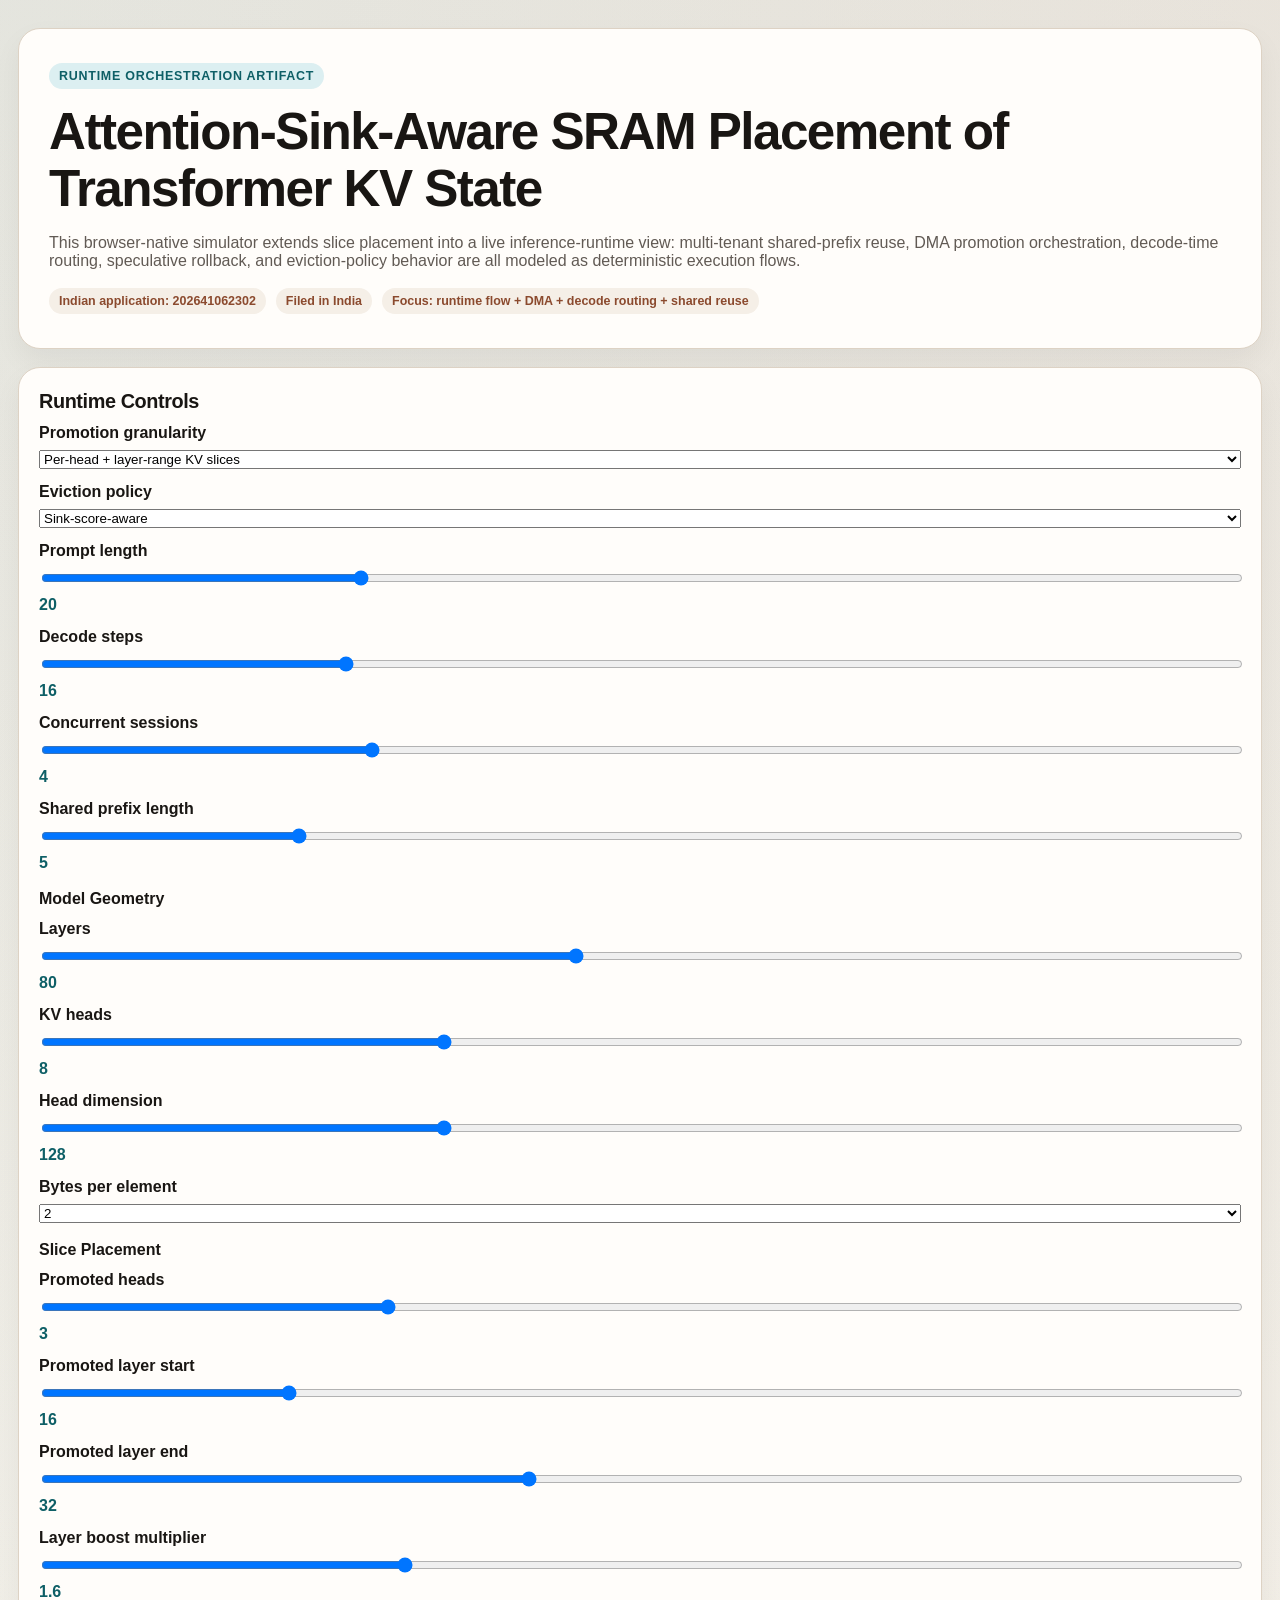
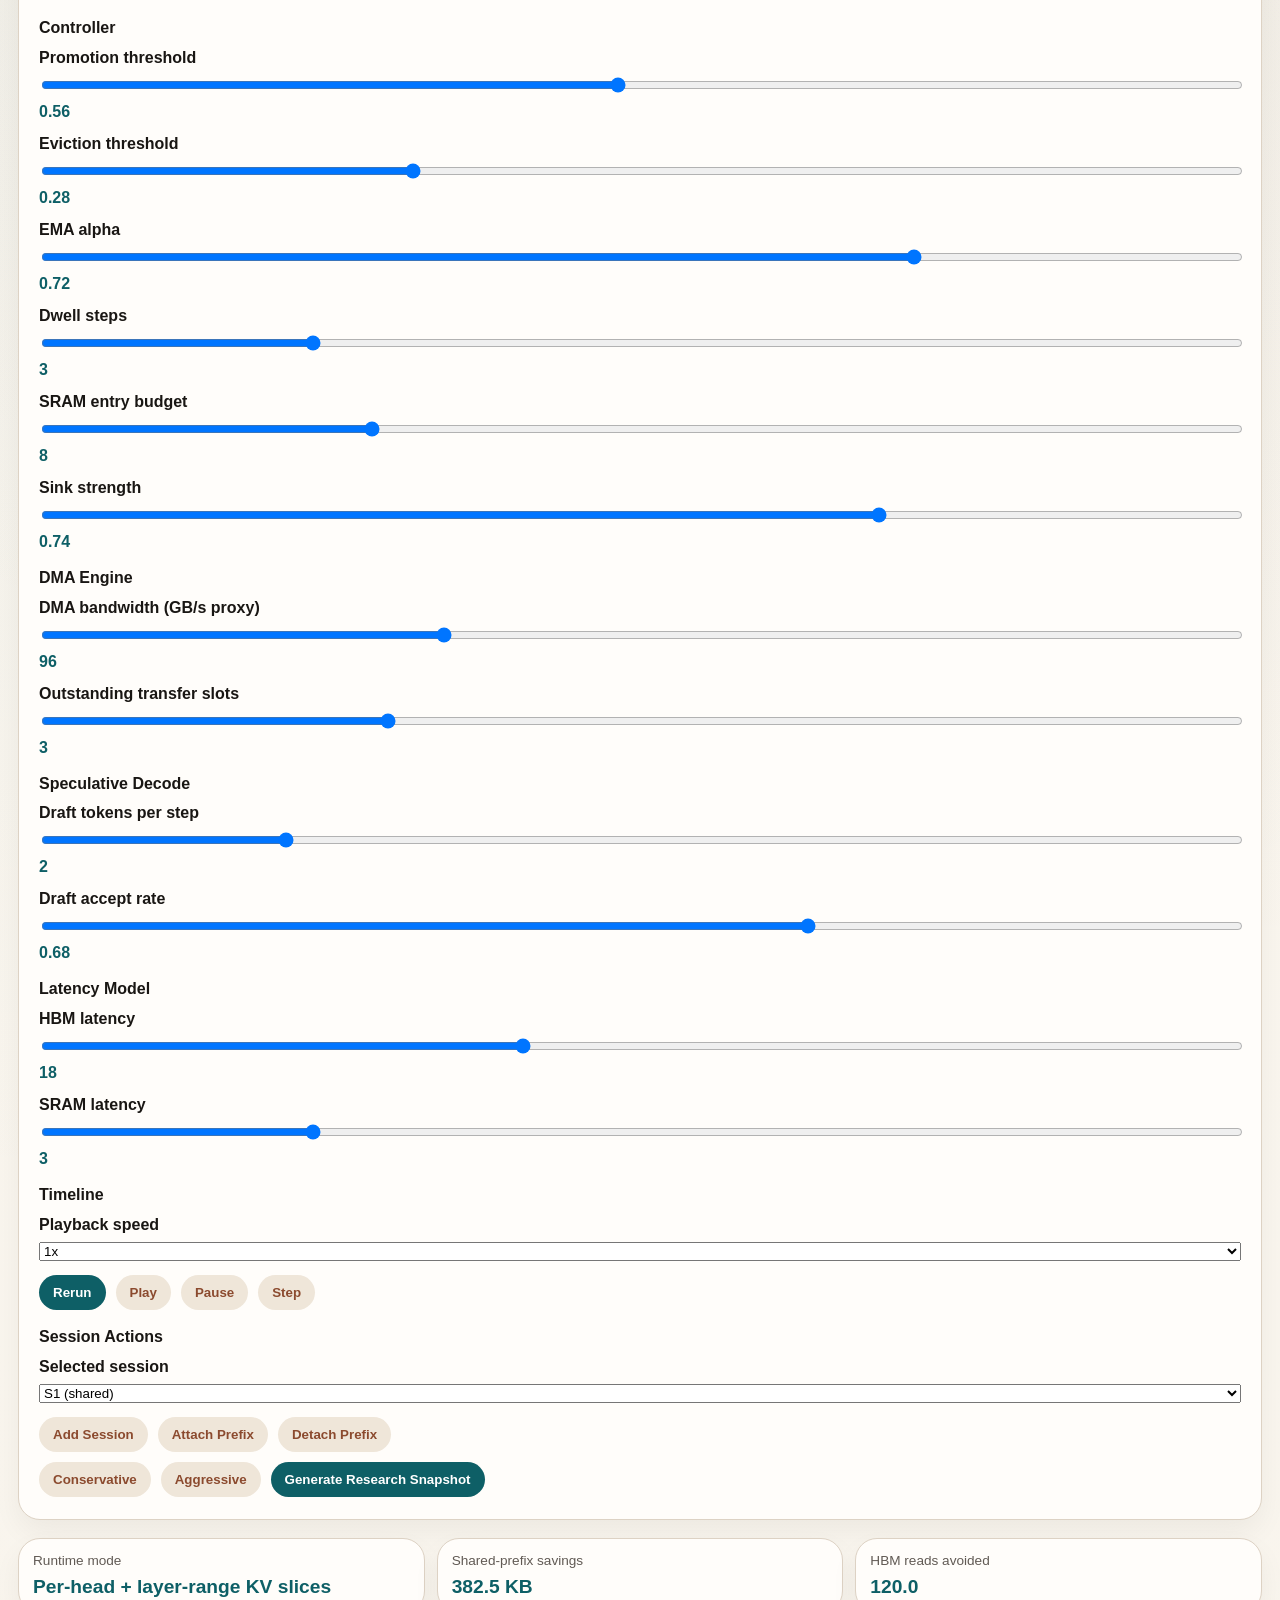
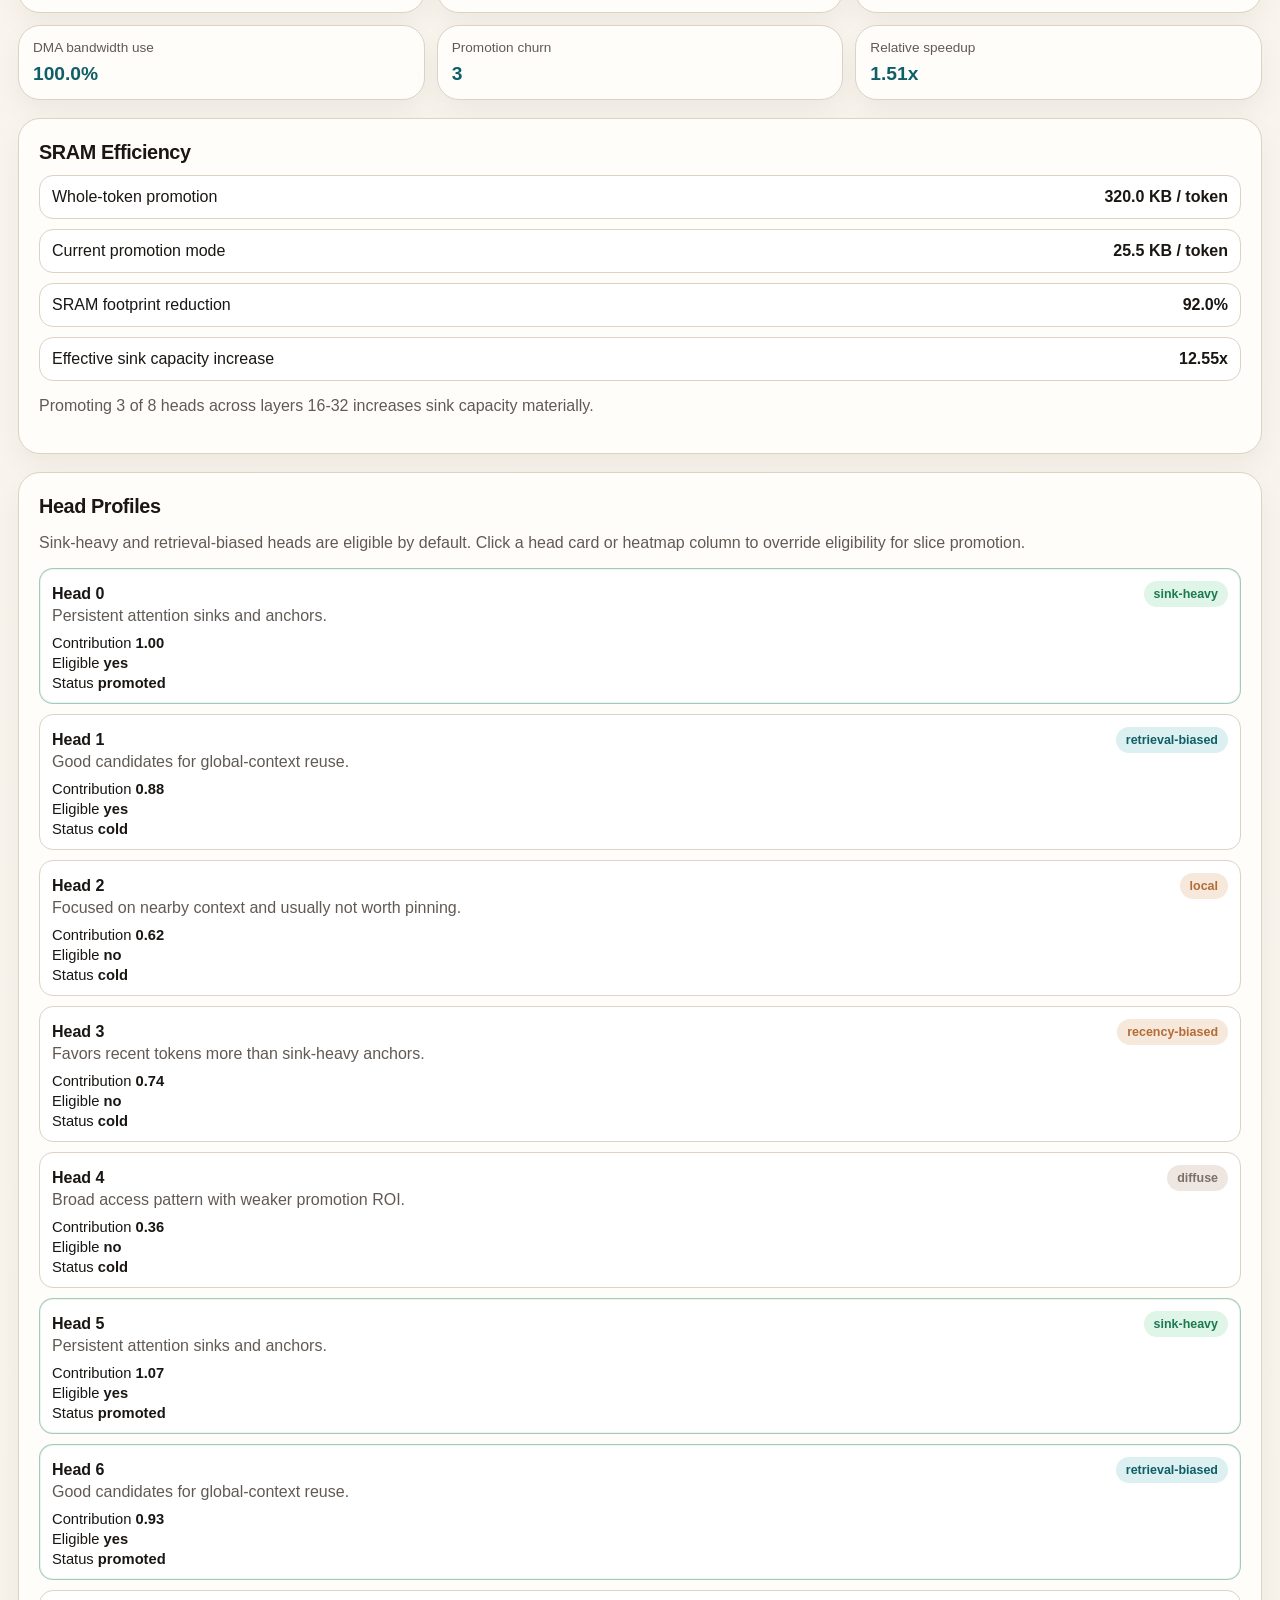
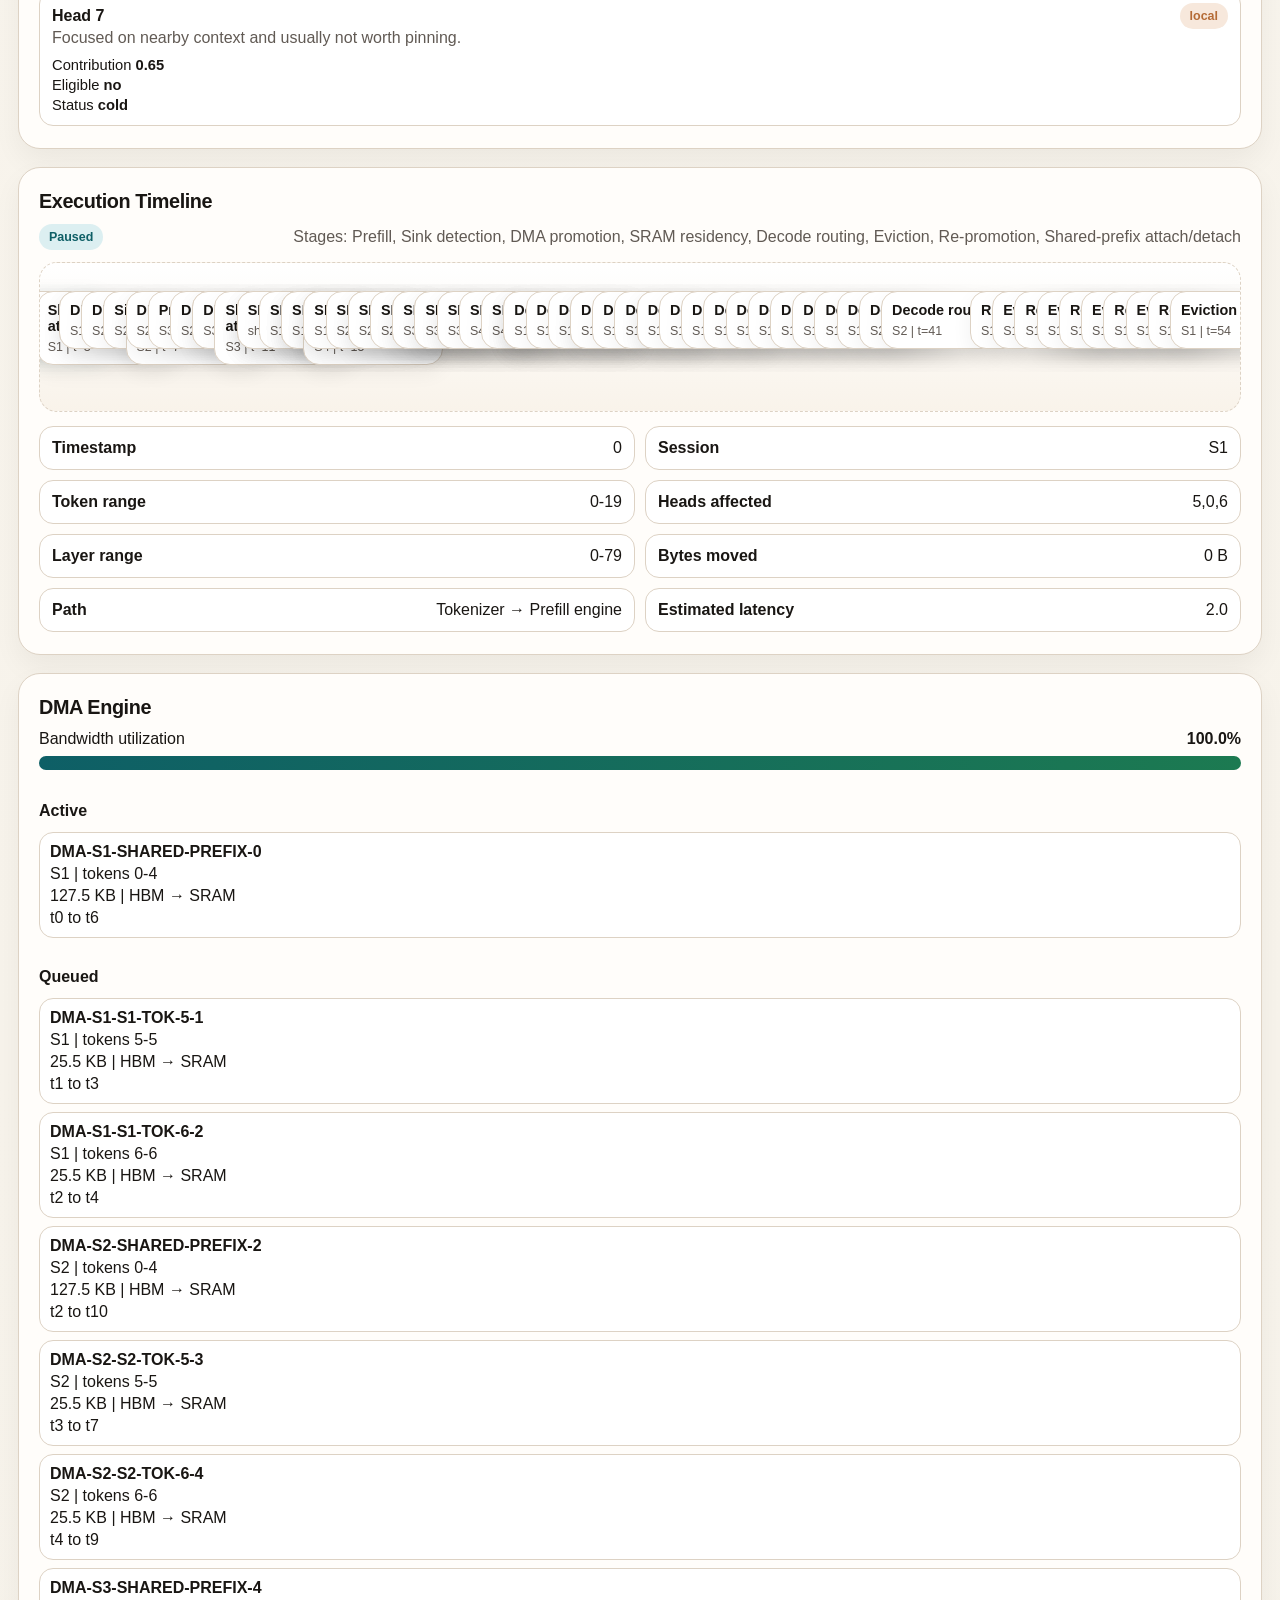
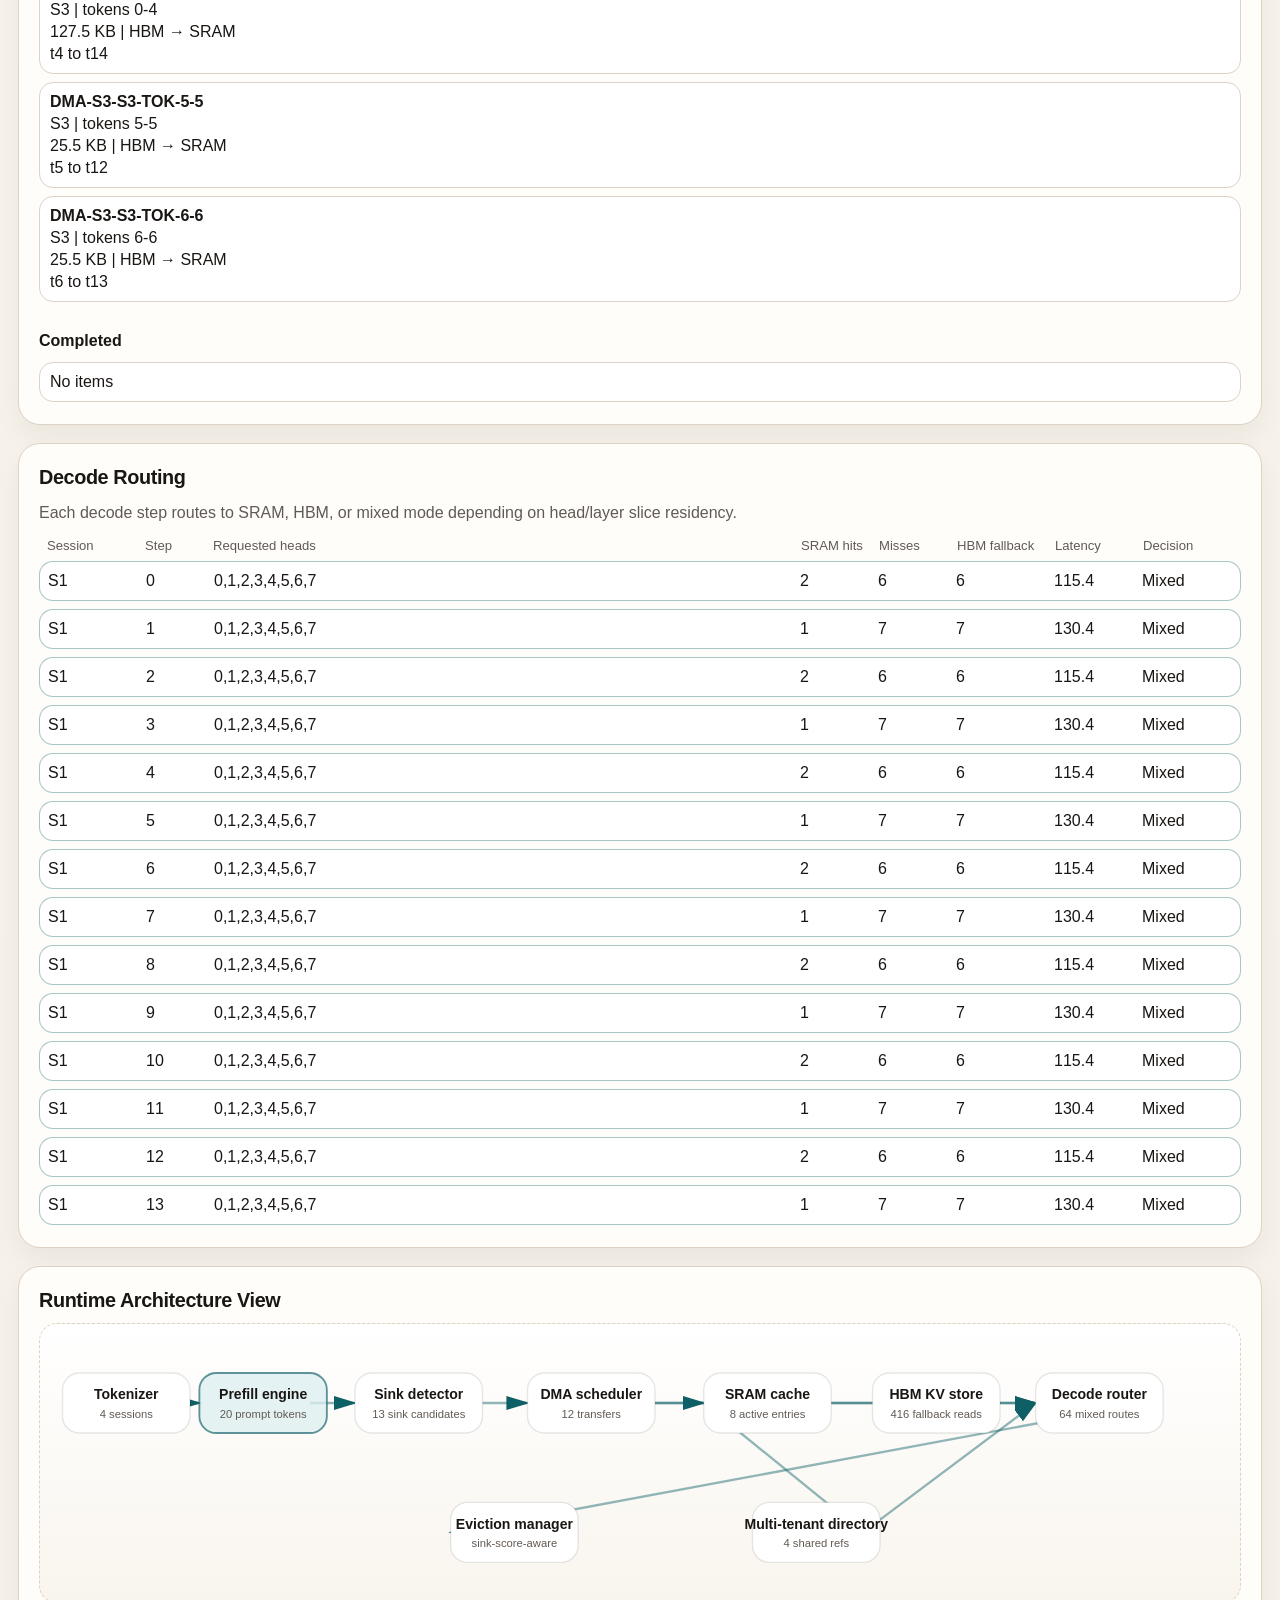
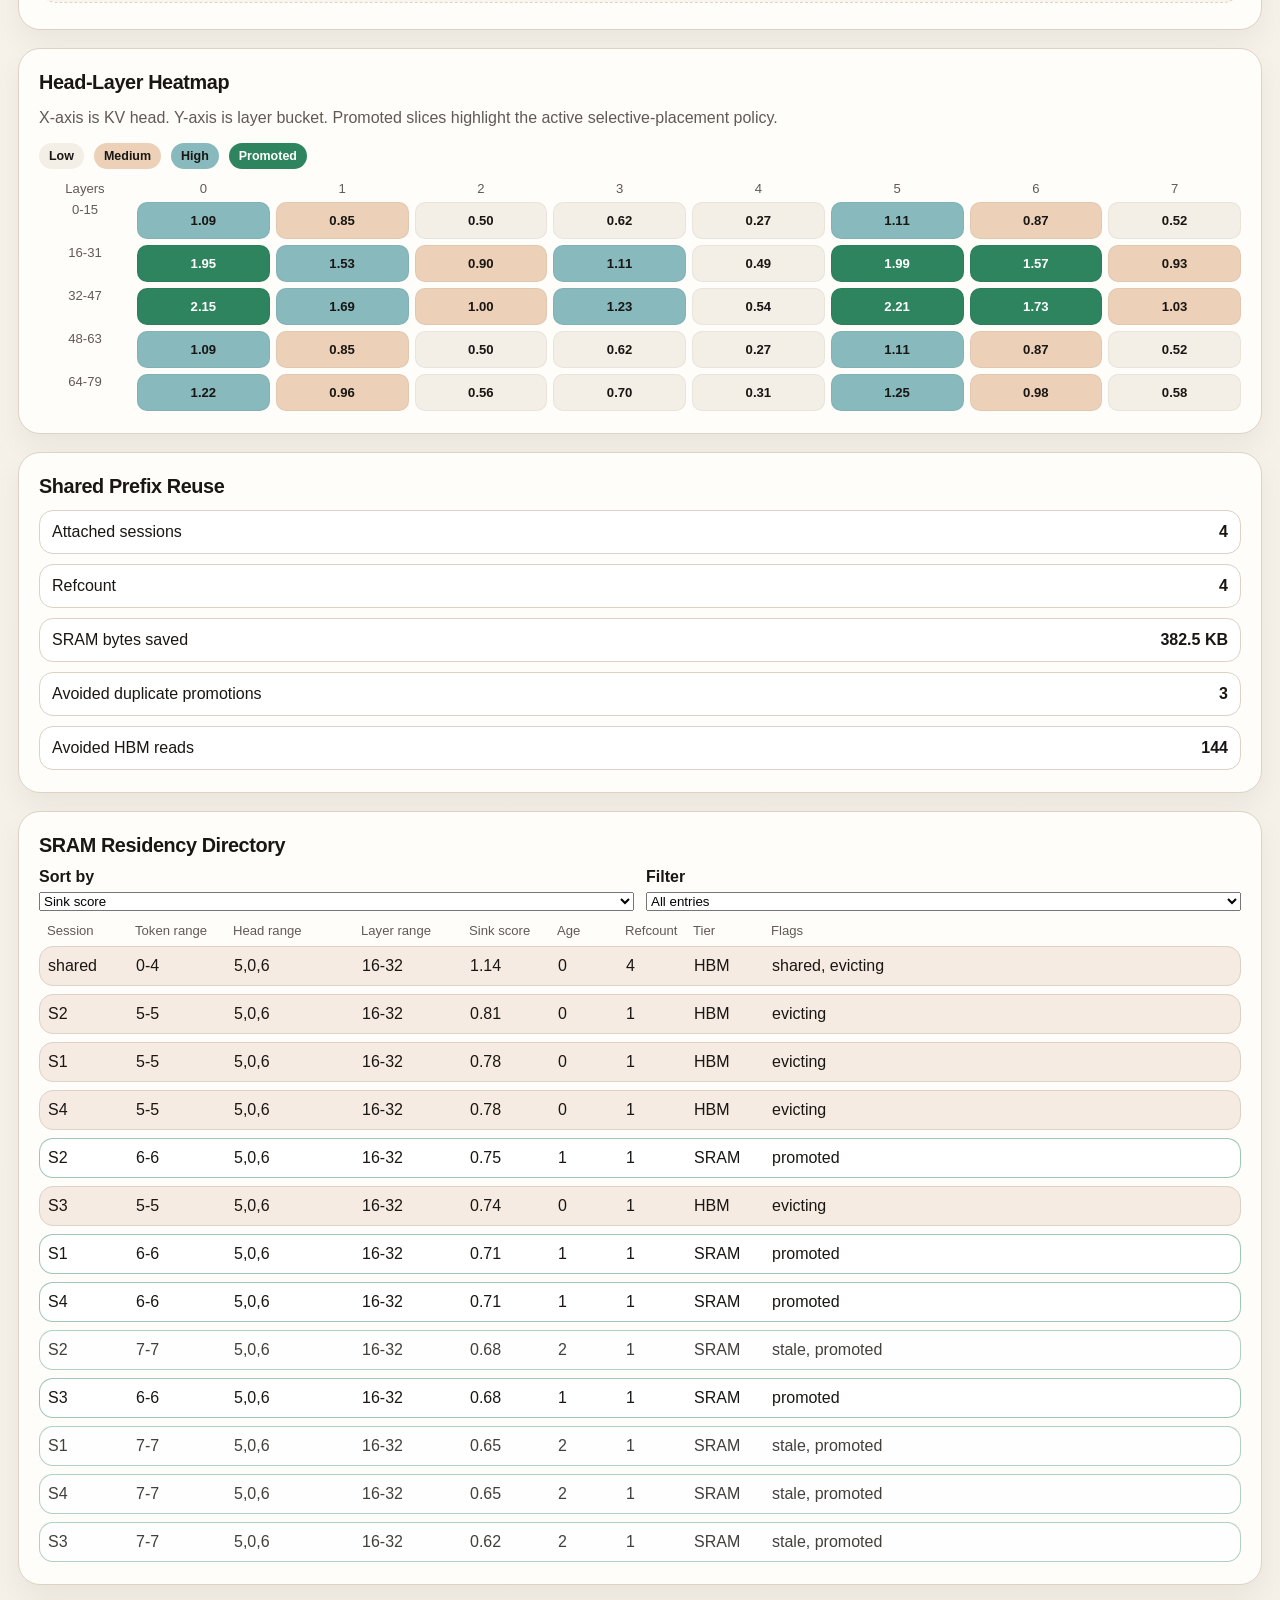
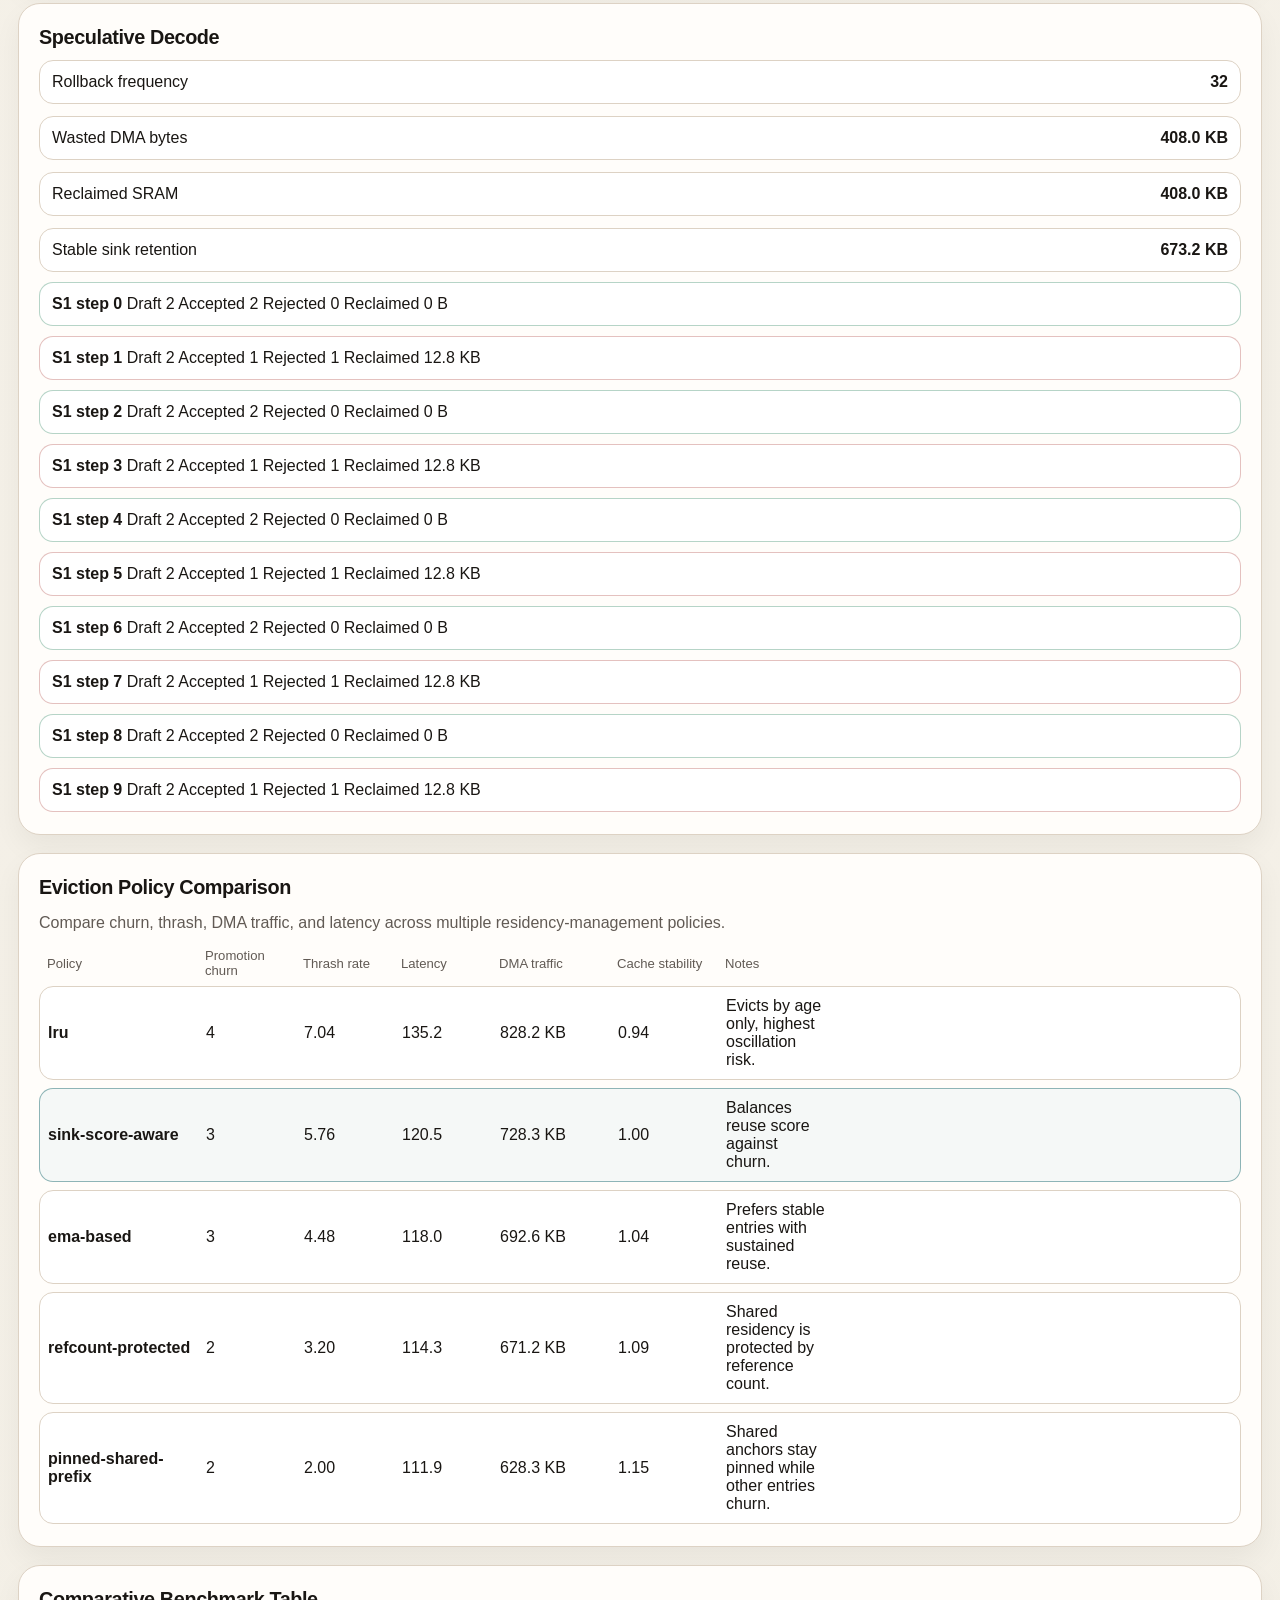
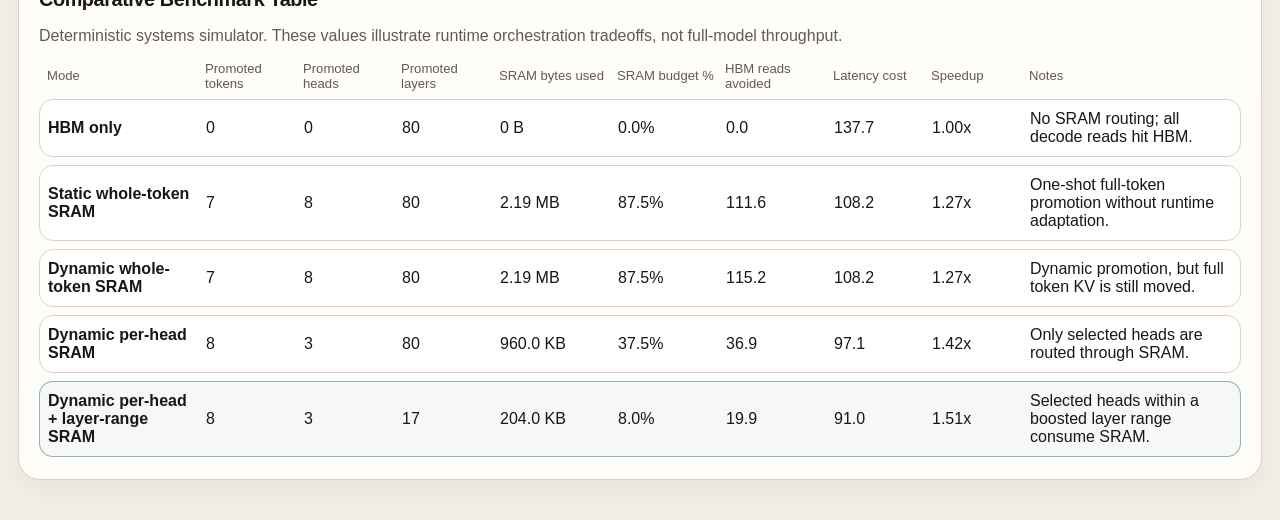
==== index.html @ 94185834 "Add runtime orchestration simulator modules" ====
<!DOCTYPE html>
<html lang="en">
<head>
  <meta charset="UTF-8">
  <meta name="viewport" content="width=device-width, initial-scale=1.0">
  <title>Attention-Sink SRAM Runtime Orchestration Simulator</title>
  <link rel="stylesheet" href="styles.css">
</head>
<body>
  <main class="page">
    <section class="hero">
      <div class="eyebrow">Runtime Orchestration Artifact</div>
      <h1>Attention-Sink-Aware SRAM Placement of Transformer KV State</h1>
      <p class="lede">
        This browser-native simulator extends slice placement into a live inference-runtime view:
        multi-tenant shared-prefix reuse, DMA promotion orchestration, decode-time routing, speculative
        rollback, and eviction-policy behavior are all modeled as deterministic execution flows.
      </p>
      <div class="heroMeta">
        <span>Indian application: <strong>202641062302</strong></span>
        <span>Filed in India</span>
        <span>Focus: runtime flow + DMA + decode routing + shared reuse</span>
      </div>
    </section>

    <section class="layout">
      <aside class="panel controls">
        <h2>Runtime Controls</h2>

        <label>
          <span>Promotion granularity</span>
          <select id="promotionGranularity">
            <option value="whole-token">Whole token KV</option>
            <option value="per-head">Per-head KV slices</option>
            <option value="per-head-layer">Per-head + layer-range KV slices</option>
          </select>
        </label>

        <label>
          <span>Eviction policy</span>
          <select id="evictionPolicy">
            <option value="lru">LRU</option>
            <option value="sink-score-aware">Sink-score-aware</option>
            <option value="ema-based">EMA-based</option>
            <option value="refcount-protected">Refcount-protected</option>
            <option value="pinned-shared-prefix">Pinned shared-prefix</option>
          </select>
        </label>

        <label>
          <span>Prompt length</span>
          <input id="promptLength" type="range" min="10" max="48" value="20">
          <strong id="promptLengthValue">20</strong>
        </label>
        <label>
          <span>Decode steps</span>
          <input id="decodeSteps" type="range" min="8" max="40" value="16">
          <strong id="decodeStepsValue">16</strong>
        </label>
        <label>
          <span>Concurrent sessions</span>
          <input id="tenantCount" type="range" min="1" max="12" value="4">
          <strong id="tenantCountValue">4</strong>
        </label>
        <label>
          <span>Shared prefix length</span>
          <input id="sharedPrefixLength" type="range" min="1" max="12" value="5">
          <strong id="sharedPrefixLengthValue">5</strong>
        </label>

        <h3>Model Geometry</h3>
        <label>
          <span>Layers</span>
          <input id="layers" type="range" min="16" max="160" step="8" value="80">
          <strong id="layersValue">80</strong>
        </label>
        <label>
          <span>KV heads</span>
          <input id="kvHeads" type="range" min="4" max="16" value="8">
          <strong id="kvHeadsValue">8</strong>
        </label>
        <label>
          <span>Head dimension</span>
          <input id="headDim" type="range" min="64" max="256" step="16" value="128">
          <strong id="headDimValue">128</strong>
        </label>
        <label>
          <span>Bytes per element</span>
          <select id="bytesPerElement">
            <option value="1">1</option>
            <option value="2" selected>2</option>
            <option value="4">4</option>
          </select>
        </label>

        <h3>Slice Placement</h3>
        <label>
          <span>Promoted heads</span>
          <input id="promotedHeads" type="range" min="1" max="16" value="3">
          <strong id="promotedHeadsValue">3</strong>
        </label>
        <label>
          <span>Promoted layer start</span>
          <input id="promotedLayerStart" type="range" min="0" max="159" value="16">
          <strong id="promotedLayerStartValue">16</strong>
        </label>
        <label>
          <span>Promoted layer end</span>
          <input id="promotedLayerEnd" type="range" min="0" max="159" value="32">
          <strong id="promotedLayerEndValue">32</strong>
        </label>
        <label>
          <span>Layer boost multiplier</span>
          <input id="layerBoostMultiplier" type="range" min="1" max="3" step="0.1" value="1.6">
          <strong id="layerBoostMultiplierValue">1.6</strong>
        </label>

        <h3>Controller</h3>
        <label>
          <span>Promotion threshold</span>
          <input id="sinkThreshold" type="range" min="0.2" max="0.95" value="0.56" step="0.01">
          <strong id="sinkThresholdValue">0.56</strong>
        </label>
        <label>
          <span>Eviction threshold</span>
          <input id="evictionThreshold" type="range" min="0.05" max="0.8" value="0.28" step="0.01">
          <strong id="evictionThresholdValue">0.28</strong>
        </label>
        <label>
          <span>EMA alpha</span>
          <input id="emaAlpha" type="range" min="0.1" max="0.95" value="0.72" step="0.01">
          <strong id="emaAlphaValue">0.72</strong>
        </label>
        <label>
          <span>Dwell steps</span>
          <input id="dwellSteps" type="range" min="1" max="10" value="3">
          <strong id="dwellStepsValue">3</strong>
        </label>
        <label>
          <span>SRAM entry budget</span>
          <input id="sramBudget" type="range" min="2" max="24" value="8">
          <strong id="sramBudgetValue">8</strong>
        </label>
        <label>
          <span>Sink strength</span>
          <input id="sinkStrength" type="range" min="0.25" max="0.95" value="0.74" step="0.01">
          <strong id="sinkStrengthValue">0.74</strong>
        </label>

        <h3>DMA Engine</h3>
        <label>
          <span>DMA bandwidth (GB/s proxy)</span>
          <input id="dmaBandwidth" type="range" min="16" max="256" step="8" value="96">
          <strong id="dmaBandwidthValue">96</strong>
        </label>
        <label>
          <span>Outstanding transfer slots</span>
          <input id="dmaSlots" type="range" min="1" max="8" value="3">
          <strong id="dmaSlotsValue">3</strong>
        </label>

        <h3>Speculative Decode</h3>
        <label>
          <span>Draft tokens per step</span>
          <input id="draftTokens" type="range" min="1" max="6" value="2">
          <strong id="draftTokensValue">2</strong>
        </label>
        <label>
          <span>Draft accept rate</span>
          <input id="draftAcceptRate" type="range" min="0.2" max="0.95" value="0.68" step="0.01">
          <strong id="draftAcceptRateValue">0.68</strong>
        </label>

        <h3>Latency Model</h3>
        <label>
          <span>HBM latency</span>
          <input id="hbmLatency" type="range" min="6" max="36" value="18">
          <strong id="hbmLatencyValue">18</strong>
        </label>
        <label>
          <span>SRAM latency</span>
          <input id="sramLatency" type="range" min="1" max="10" value="3">
          <strong id="sramLatencyValue">3</strong>
        </label>

        <h3>Timeline</h3>
        <label>
          <span>Playback speed</span>
          <select id="timelineSpeed">
            <option value="0.5">0.5x</option>
            <option value="1" selected>1x</option>
            <option value="2">2x</option>
            <option value="4">4x</option>
          </select>
        </label>

        <div class="buttonRow">
          <button id="rerun">Rerun</button>
          <button id="playTimeline" class="secondary">Play</button>
          <button id="pauseTimeline" class="secondary">Pause</button>
          <button id="stepTimeline" class="secondary">Step</button>
        </div>

        <h3>Session Actions</h3>
        <label>
          <span>Selected session</span>
          <select id="selectedSession"></select>
        </label>
        <div class="buttonRow">
          <button id="addSession" class="secondary">Add Session</button>
          <button id="attachShared" class="secondary">Attach Prefix</button>
          <button id="detachShared" class="secondary">Detach Prefix</button>
        </div>

        <div class="buttonRow">
          <button id="presetConservative" class="secondary">Conservative</button>
          <button id="presetAggressive" class="secondary">Aggressive</button>
          <button id="generateSnapshot">Generate Research Snapshot</button>
        </div>
      </aside>

      <section class="content">
        <div class="metricGrid">
          <article class="metricCard">
            <span class="metricLabel">Runtime mode</span>
            <strong id="modeLabel">Whole token KV</strong>
          </article>
          <article class="metricCard">
            <span class="metricLabel">Shared-prefix savings</span>
            <strong id="sharedPrefixSavings">0 B</strong>
          </article>
          <article class="metricCard">
            <span class="metricLabel">HBM reads avoided</span>
            <strong id="readsAvoided">0</strong>
          </article>
          <article class="metricCard">
            <span class="metricLabel">DMA bandwidth use</span>
            <strong id="dmaBandwidthUse">0%</strong>
          </article>
          <article class="metricCard">
            <span class="metricLabel">Promotion churn</span>
            <strong id="promotionChurn">0</strong>
          </article>
          <article class="metricCard">
            <span class="metricLabel">Relative speedup</span>
            <strong id="relativeSpeedup">1.00x</strong>
          </article>
        </div>

        <div class="gridPair">
          <div class="panel">
            <h2>SRAM Efficiency</h2>
            <div class="efficiencyCard">
              <div class="efficiencyRow">
                <span>Whole-token promotion</span>
                <strong id="wholeTokenBytes">0 KB / token</strong>
              </div>
              <div class="efficiencyRow">
                <span>Current promotion mode</span>
                <strong id="currentModeBytes">0 KB / token</strong>
              </div>
              <div class="efficiencyRow">
                <span>SRAM footprint reduction</span>
                <strong id="footprintReduction">0%</strong>
              </div>
              <div class="efficiencyRow">
                <span>Effective sink capacity increase</span>
                <strong id="capacityIncrease">1.00x</strong>
              </div>
            </div>
            <p class="subtle" id="efficiencyNote"></p>
          </div>

          <div class="panel">
            <h2>Head Profiles</h2>
            <p class="subtle">
              Sink-heavy and retrieval-biased heads are eligible by default. Click a head card or heatmap column
              to override eligibility for slice promotion.
            </p>
            <div id="headProfiles" class="headProfiles"></div>
          </div>
        </div>

        <div class="panel">
          <h2>Execution Timeline</h2>
          <div class="timelineToolbar">
            <div id="timelineStatus" class="badge neutral">Paused</div>
            <div class="subtle">Stages: Prefill, Sink detection, DMA promotion, SRAM residency, Decode routing, Eviction, Re-promotion, Shared-prefix attach/detach</div>
          </div>
          <div id="executionTimeline" class="executionTimeline"></div>
          <div id="timelineDetails" class="timelineDetails"></div>
        </div>

        <div class="gridPair tripleTop">
          <div class="panel">
            <h2>DMA Engine</h2>
            <div class="meterBlock">
              <div class="meterLabel">
                <span>Bandwidth utilization</span>
                <strong id="dmaUtilizationLabel">0%</strong>
              </div>
              <div class="meter">
                <div id="dmaUtilizationBar" class="meterFill"></div>
              </div>
            </div>
            <div class="dmaColumns">
              <div>
                <h3>Active</h3>
                <div id="dmaActive" class="stackList"></div>
              </div>
              <div>
                <h3>Queued</h3>
                <div id="dmaQueued" class="stackList"></div>
              </div>
              <div>
                <h3>Completed</h3>
                <div id="dmaCompleted" class="stackList"></div>
              </div>
            </div>
          </div>

          <div class="panel">
            <h2>Decode Routing</h2>
            <p class="subtle">
              Each decode step routes to SRAM, HBM, or mixed mode depending on head/layer slice residency.
            </p>
            <div id="routingTable" class="routingTable"></div>
          </div>
        </div>

        <div class="panel">
          <h2>Runtime Architecture View</h2>
          <svg id="architectureSvg" class="architectureSvg" viewBox="0 0 1280 280" role="img" aria-label="Runtime architecture diagram">
            <defs>
              <marker id="arrow" markerWidth="10" markerHeight="10" refX="9" refY="3" orient="auto" markerUnits="strokeWidth">
                <path d="M0,0 L10,3 L0,6 z" fill="#0e5f66"></path>
              </marker>
            </defs>
          </svg>
        </div>

        <div class="gridPair">
          <div class="panel">
            <h2>Head-Layer Heatmap</h2>
            <p class="subtle">
              X-axis is KV head. Y-axis is layer bucket. Promoted slices highlight the active selective-placement policy.
            </p>
            <div id="heatmapLegend" class="legend"></div>
            <div id="headHeatmap" class="headHeatmap"></div>
          </div>

          <div class="panel">
            <h2>Shared Prefix Reuse</h2>
            <div id="sharedPrefixPanel" class="sharedPrefixPanel"></div>
          </div>
        </div>

        <div class="gridPair">
          <div class="panel">
            <h2>SRAM Residency Directory</h2>
            <div class="filterRow">
              <label>
                <span>Sort by</span>
                <select id="directorySort">
                  <option value="score">Sink score</option>
                  <option value="age">Residency age</option>
                  <option value="refcount">Refcount</option>
                  <option value="session">Session</option>
                </select>
              </label>
              <label>
                <span>Filter</span>
                <select id="directoryFilter">
                  <option value="all">All entries</option>
                  <option value="shared">Shared only</option>
                  <option value="evicting">Evicting</option>
                  <option value="pinned">Pinned</option>
                  <option value="stale">Stale</option>
                </select>
              </label>
            </div>
            <div id="residencyDirectory" class="directoryTable"></div>
          </div>

          <div class="panel">
            <h2>Speculative Decode</h2>
            <div id="speculativePanel" class="speculativePanel"></div>
          </div>
        </div>

        <div class="panel">
          <h2>Eviction Policy Comparison</h2>
          <p class="subtle">
            Compare churn, thrash, DMA traffic, and latency across multiple residency-management policies.
          </p>
          <div id="evictionComparison" class="benchmarkTable"></div>
        </div>

        <div class="panel">
          <h2>Comparative Benchmark Table</h2>
          <p class="subtle">
            Deterministic systems simulator. These values illustrate runtime orchestration tradeoffs, not full-model throughput.
          </p>
          <div id="benchmarkTable" class="benchmarkTable"></div>
        </div>
      </section>
    </section>
  </main>

  <script src="runtime-core.js"></script>
  <script src="eviction.js"></script>
  <script src="residency.js"></script>
  <script src="dma.js"></script>
  <script src="routing.js"></script>
  <script src="speculative.js"></script>
  <script src="timeline.js"></script>
  <script src="benchmark.js"></script>
  <script src="export.js"></script>
  <script src="app.js"></script>
</body>
</html>
---- styles.css ----
:root {
  --bg: #f3efe6;
  --panel: #fffdfa;
  --ink: #191613;
  --muted: #615a54;
  --line: #ddd2c4;
  --accent: #0e5f66;
  --accent-soft: #dceff1;
  --warm: #8b4a2e;
  --good: #1c7a51;
  --warn: #b56b36;
  --danger: #aa4038;
  --low: #f3eee6;
  --medium: #ecd1b8;
  --high: #87b9bd;
  --promoted: #1c7a51;
}

* {
  box-sizing: border-box;
}

body {
  margin: 0;
  font-family: "Segoe UI", Tahoma, Geneva, Verdana, sans-serif;
  color: var(--ink);
  background:
    radial-gradient(circle at top left, rgba(14, 95, 102, 0.08), transparent 24%),
    radial-gradient(circle at top right, rgba(139, 74, 46, 0.08), transparent 22%),
    linear-gradient(180deg, #fbf7f0 0%, var(--bg) 100%);
}

.page {
  max-width: 1600px;
  margin: 0 auto;
  padding: 28px 18px 40px;
}

.hero,
.panel,
.metricCard {
  background: var(--panel);
  border: 1px solid var(--line);
  border-radius: 22px;
  box-shadow: 0 12px 28px rgba(25, 22, 19, 0.05);
}

.hero {
  padding: 34px 30px;
  margin-bottom: 18px;
}

.eyebrow,
.heroMeta span,
.badge,
.legendItem {
  display: inline-block;
  padding: 6px 10px;
  border-radius: 999px;
  font-size: 0.78rem;
  font-weight: 700;
}

.eyebrow {
  background: var(--accent-soft);
  color: var(--accent);
  text-transform: uppercase;
  letter-spacing: 0.06em;
}

.heroMeta {
  display: flex;
  flex-wrap: wrap;
  gap: 10px;
  margin-top: 18px;
}

.heroMeta span {
  background: #f5efe7;
  color: var(--warm);
}

h1,
h2,
h3 {
  margin: 0 0 12px;
  line-height: 1.12;
}

h1 {
  margin-top: 14px;
  font-size: clamp(2rem, 4vw, 3.7rem);
  letter-spacing: -0.03em;
}

h2 {
  font-size: 1.24rem;
  letter-spacing: -0.02em;
}

h3 {
  margin-top: 18px;
  font-size: 1rem;
}

.lede,
.subtle {
  color: var(--muted);
}

.layout {
  display: grid;
  grid-template-columns: 350px minmax(0, 1fr);
  gap: 18px;
  align-items: start;
}

.panel {
  padding: 22px 20px;
}

.controls {
  position: sticky;
  top: 18px;
  max-height: calc(100vh - 36px);
  overflow: auto;
}

.controls label {
  display: block;
  margin-bottom: 14px;
}

.controls span {
  display: block;
  margin-bottom: 8px;
  font-weight: 600;
}

.controls input[type="range"],
.controls select {
  width: 100%;
}

.controls strong {
  display: inline-block;
  margin-top: 6px;
  color: var(--accent);
}

.buttonRow {
  display: flex;
  flex-wrap: wrap;
  gap: 10px;
  margin-top: 10px;
}

button {
  border: 0;
  border-radius: 999px;
  background: var(--accent);
  color: #fff;
  padding: 10px 14px;
  font-weight: 700;
  cursor: pointer;
}

button.secondary {
  background: #efe6d9;
  color: var(--warm);
}

.content {
  display: grid;
  gap: 18px;
}

.gridPair {
  display: grid;
  grid-template-columns: repeat(2, minmax(0, 1fr));
  gap: 18px;
}

.metricGrid {
  display: grid;
  grid-template-columns: repeat(6, minmax(0, 1fr));
  gap: 12px;
}

.metricCard {
  padding: 14px;
}

.metricLabel {
  display: block;
  color: var(--muted);
  font-size: 0.85rem;
  margin-bottom: 8px;
}

.metricCard strong {
  font-size: 1.2rem;
  color: var(--accent);
}

.efficiencyCard,
.headProfiles,
.summaryBox,
.stackList,
.specList {
  display: grid;
  gap: 10px;
}

.efficiencyRow,
.headCard,
.benchmarkRow,
.stackItem,
.summaryRow,
.sharedStat,
.specRow,
.detailCard {
  border: 1px solid var(--line);
  border-radius: 14px;
  padding: 12px;
  background: #fff;
}

.efficiencyRow,
.headCardHeader,
.summaryRow,
.sharedStat,
.detailCard {
  display: flex;
  justify-content: space-between;
  gap: 12px;
  align-items: center;
}

.headStats {
  display: grid;
  gap: 4px;
  margin-top: 10px;
  font-size: 0.92rem;
}

.headCard.promoted {
  border-color: rgba(28, 122, 81, 0.4);
  box-shadow: inset 0 0 0 1px rgba(28, 122, 81, 0.08);
}

.badge {
  background: #f3eee6;
  color: var(--muted);
}

.badge.sink-heavy,
.badge.good {
  background: #dff5e8;
  color: var(--good);
}

.badge.retrieval-biased,
.badge.neutral {
  background: var(--accent-soft);
  color: var(--accent);
}

.badge.local,
.badge.recency-biased {
  background: #f7e8dc;
  color: var(--warn);
}

.badge.diffuse {
  background: #eee7e1;
  color: #7a7067;
}

.executionTimeline {
  position: relative;
  min-height: 150px;
  padding: 18px 16px 10px;
  border-radius: 18px;
  border: 1px dashed var(--line);
  background: linear-gradient(180deg, #fff, #f9f3ea);
  overflow-x: auto;
}

.executionTimeline::before {
  content: "";
  position: absolute;
  left: 16px;
  right: 16px;
  top: 74px;
  height: 2px;
  background: rgba(14, 95, 102, 0.18);
}

.timelineToolbar {
  display: flex;
  justify-content: space-between;
  gap: 12px;
  align-items: center;
  margin-bottom: 12px;
}

.timelineEvent {
  position: absolute;
  top: 28px;
  width: 140px;
  transform: translateX(-50%);
  border-radius: 16px;
  background: #fff;
  border: 1px solid var(--line);
  padding: 10px;
  box-shadow: 0 8px 20px rgba(25, 22, 19, 0.06);
  cursor: pointer;
}

.timelineEvent.active {
  border-color: rgba(14, 95, 102, 0.45);
  box-shadow: 0 10px 24px rgba(14, 95, 102, 0.14);
}

.timelineStage {
  font-weight: 700;
  font-size: 0.9rem;
}

.timelineMeta {
  margin-top: 6px;
  color: var(--muted);
  font-size: 0.78rem;
}

.timelineDetails {
  display: grid;
  grid-template-columns: repeat(4, minmax(0, 1fr));
  gap: 10px;
  margin-top: 14px;
}

.dmaColumns,
.specSummary {
  display: grid;
  grid-template-columns: repeat(3, minmax(0, 1fr));
  gap: 12px;
}

.meterBlock {
  margin-bottom: 14px;
}

.meterLabel {
  display: flex;
  justify-content: space-between;
  margin-bottom: 8px;
}

.meter {
  width: 100%;
  height: 14px;
  border-radius: 999px;
  overflow: hidden;
  background: #ece3d6;
}

.meterFill {
  height: 100%;
  width: 0;
  background: linear-gradient(90deg, var(--accent), var(--good));
}

.stackList {
  gap: 8px;
}

.stackItem,
.stackEmpty {
  display: grid;
  gap: 4px;
  border: 1px solid var(--line);
  border-radius: 14px;
  padding: 10px;
  background: #fff;
}

.routingTable,
.directoryTable,
.benchmarkTable {
  display: grid;
  gap: 8px;
}

.routingHeader,
.routingRow,
.directoryHeader,
.directoryRow,
.benchmarkHeader,
.benchmarkRow {
  display: grid;
  gap: 8px;
  align-items: center;
}

.routingHeader,
.routingRow {
  grid-template-columns: 90px 60px minmax(140px, 1fr) 70px 70px 90px 80px 90px;
}

.directoryHeader,
.directoryRow {
  grid-template-columns: 80px 90px 120px 100px 80px 60px 60px 70px 1fr;
}

.benchmarkHeader,
.benchmarkRow {
  grid-template-columns: 150px 90px 90px 90px 110px 100px 100px 90px 90px minmax(200px, 1fr);
}

.routingHeader,
.directoryHeader,
.benchmarkHeader {
  font-size: 0.82rem;
  color: var(--muted);
  padding: 0 8px;
}

.routingRow,
.directoryRow,
.benchmarkRow {
  border: 1px solid var(--line);
  border-radius: 14px;
  padding: 10px 8px;
  background: #fff;
}

.routingRow.sram {
  border-color: rgba(28, 122, 81, 0.45);
}

.routingRow.mixed {
  border-color: rgba(14, 95, 102, 0.36);
}

.routingRow.hbm {
  border-color: rgba(170, 64, 56, 0.22);
}

.benchmarkRow.highlight {
  border-color: rgba(14, 95, 102, 0.45);
  background: rgba(220, 239, 241, 0.3);
}

.headHeatmap {
  display: grid;
  gap: 6px;
}

.heatRow {
  display: grid;
  grid-template-columns: 92px repeat(auto-fit, minmax(56px, 1fr));
  gap: 6px;
}

.heatHeader {
  align-items: center;
}

.heatHead,
.heatLabel {
  font-size: 0.82rem;
  color: var(--muted);
  text-align: center;
}

.heatCell {
  border-radius: 10px;
  padding: 10px 6px;
  text-align: center;
  font-size: 0.82rem;
  font-weight: 700;
  border: 1px solid rgba(25, 22, 19, 0.05);
}

.heatCell.low {
  background: var(--low);
}

.heatCell.medium {
  background: var(--medium);
}

.heatCell.high {
  background: var(--high);
}

.heatCell.promoted {
  background: rgba(28, 122, 81, 0.92);
  color: #fff;
}

.legend {
  display: flex;
  gap: 10px;
  flex-wrap: wrap;
  margin-bottom: 12px;
}

.legendItem.low {
  background: var(--low);
}

.legendItem.medium {
  background: var(--medium);
}

.legendItem.high {
  background: var(--high);
}

.legendItem.promoted {
  background: rgba(28, 122, 81, 0.92);
  color: #fff;
}

.sharedPrefixPanel,
.speculativePanel {
  display: grid;
  gap: 10px;
}

.sharedStat {
  justify-content: space-between;
}

.directoryRow.shared {
  background: rgba(220, 239, 241, 0.35);
}

.directoryRow.pinned {
  border-left: 5px solid var(--accent);
}

.directoryRow.promoted {
  border-color: rgba(28, 122, 81, 0.42);
}

.directoryRow.evicting {
  background: rgba(181, 107, 54, 0.12);
}

.directoryRow.stale {
  opacity: 0.82;
}

.filterRow {
  display: grid;
  grid-template-columns: repeat(2, minmax(0, 1fr));
  gap: 12px;
  margin-bottom: 12px;
}

.filterRow label span {
  display: block;
  margin-bottom: 6px;
  font-weight: 600;
}

.filterRow select {
  width: 100%;
}

.specRow.rollback {
  border-color: rgba(170, 64, 56, 0.32);
}

.specRow.stable {
  border-color: rgba(28, 122, 81, 0.32);
}

.architectureSvg {
  width: 100%;
  min-height: 280px;
  border-radius: 18px;
  border: 1px dashed var(--line);
  background: linear-gradient(180deg, #fff, #f9f5ee);
}

.archLine {
  stroke: rgba(14, 95, 102, 0.45);
  stroke-width: 2.5;
}

.archBlock rect {
  fill: #fff;
  stroke: rgba(25, 22, 19, 0.1);
  stroke-width: 1.5;
}

.archBlock.active rect {
  fill: rgba(220, 239, 241, 0.75);
  stroke: rgba(14, 95, 102, 0.65);
  stroke-width: 2;
}

.archBlock text {
  fill: var(--ink);
  font-size: 15px;
  font-weight: 700;
}

.archBlock .archSub {
  fill: var(--muted);
  font-size: 12px;
  font-weight: 500;
}

@media (max-width: 1300px) {
  .layout {
    grid-template-columns: 1fr;
  }

  .controls {
    position: static;
    max-height: none;
  }

  .metricGrid {
    grid-template-columns: repeat(3, minmax(0, 1fr));
  }

  .gridPair,
  .dmaColumns,
  .specSummary {
    grid-template-columns: 1fr;
  }

  .timelineDetails {
    grid-template-columns: repeat(2, minmax(0, 1fr));
  }
}

@media (max-width: 860px) {
  .metricGrid {
    grid-template-columns: repeat(2, minmax(0, 1fr));
  }

  .timelineDetails {
    grid-template-columns: 1fr;
  }

  .routingHeader,
  .routingRow,
  .directoryHeader,
  .directoryRow,
  .benchmarkHeader,
  .benchmarkRow {
    grid-template-columns: 1fr;
  }

  .executionTimeline {
    min-height: 250px;
  }
}
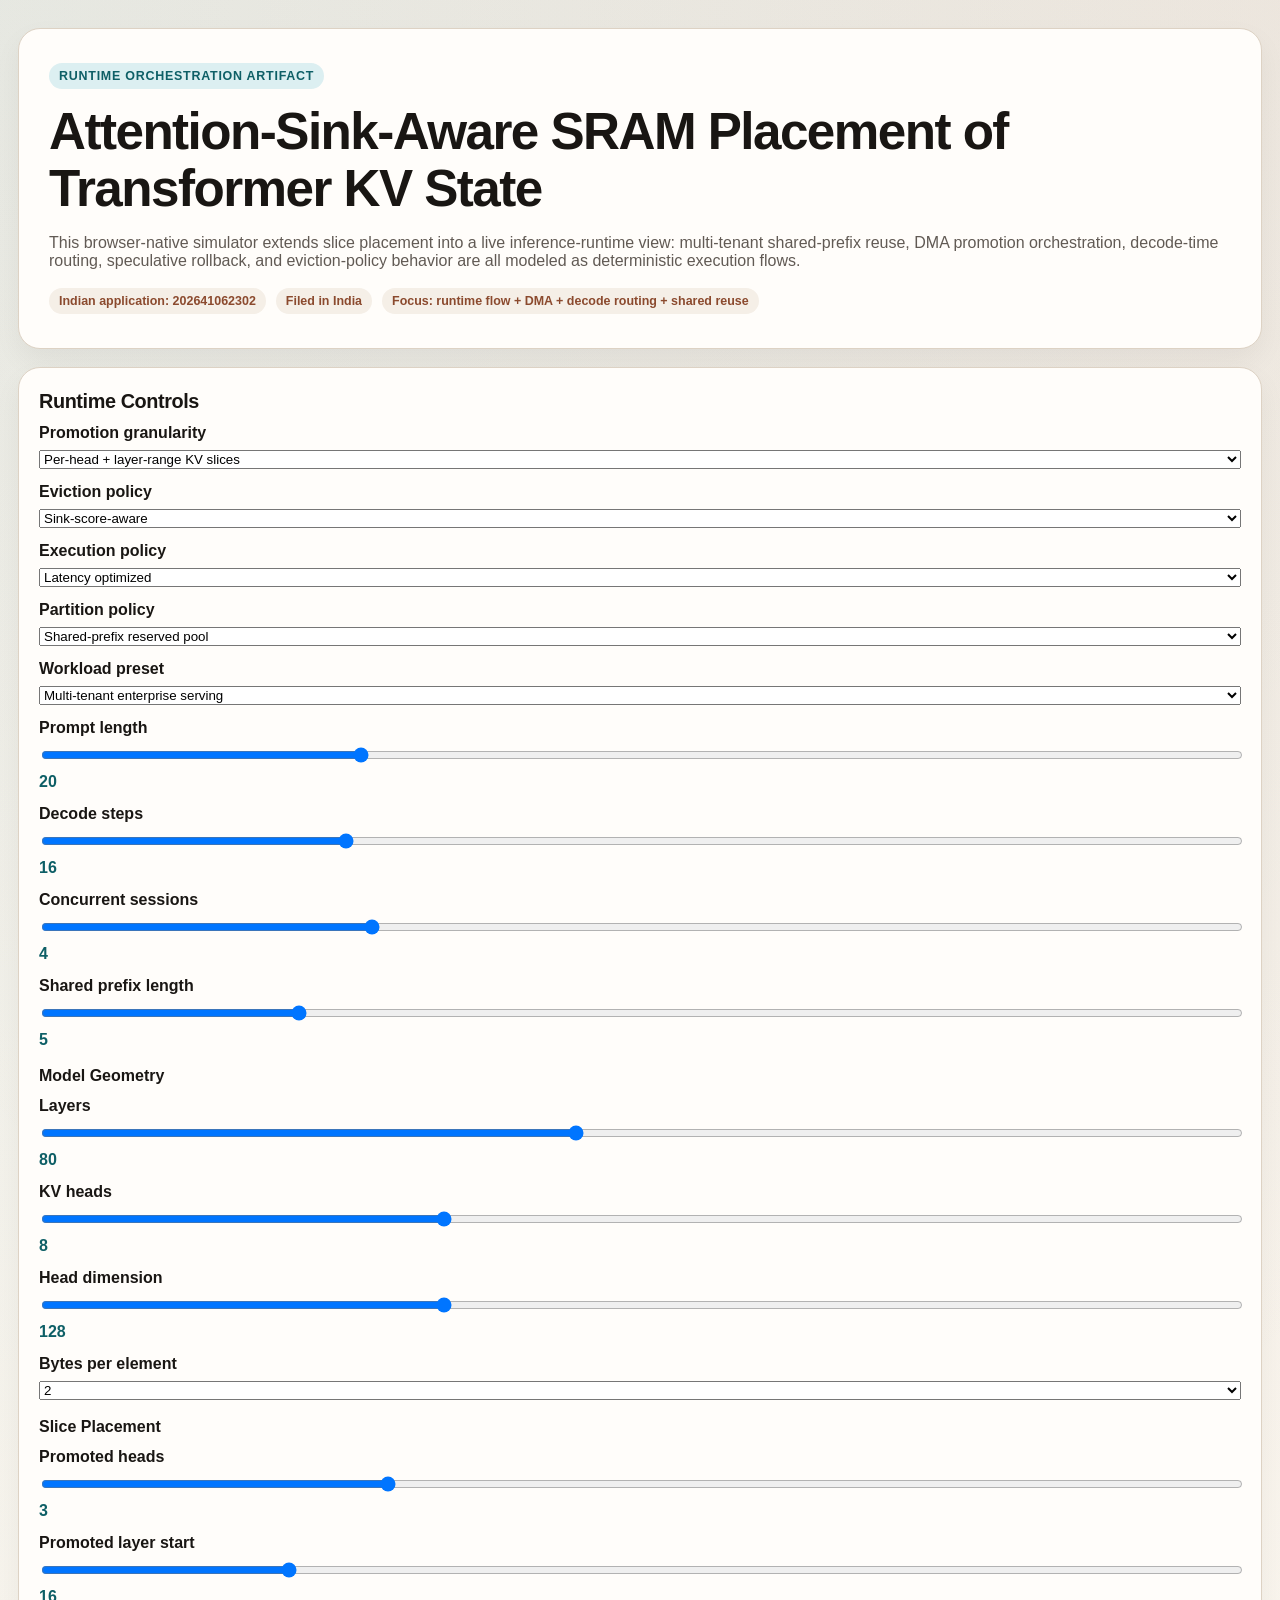
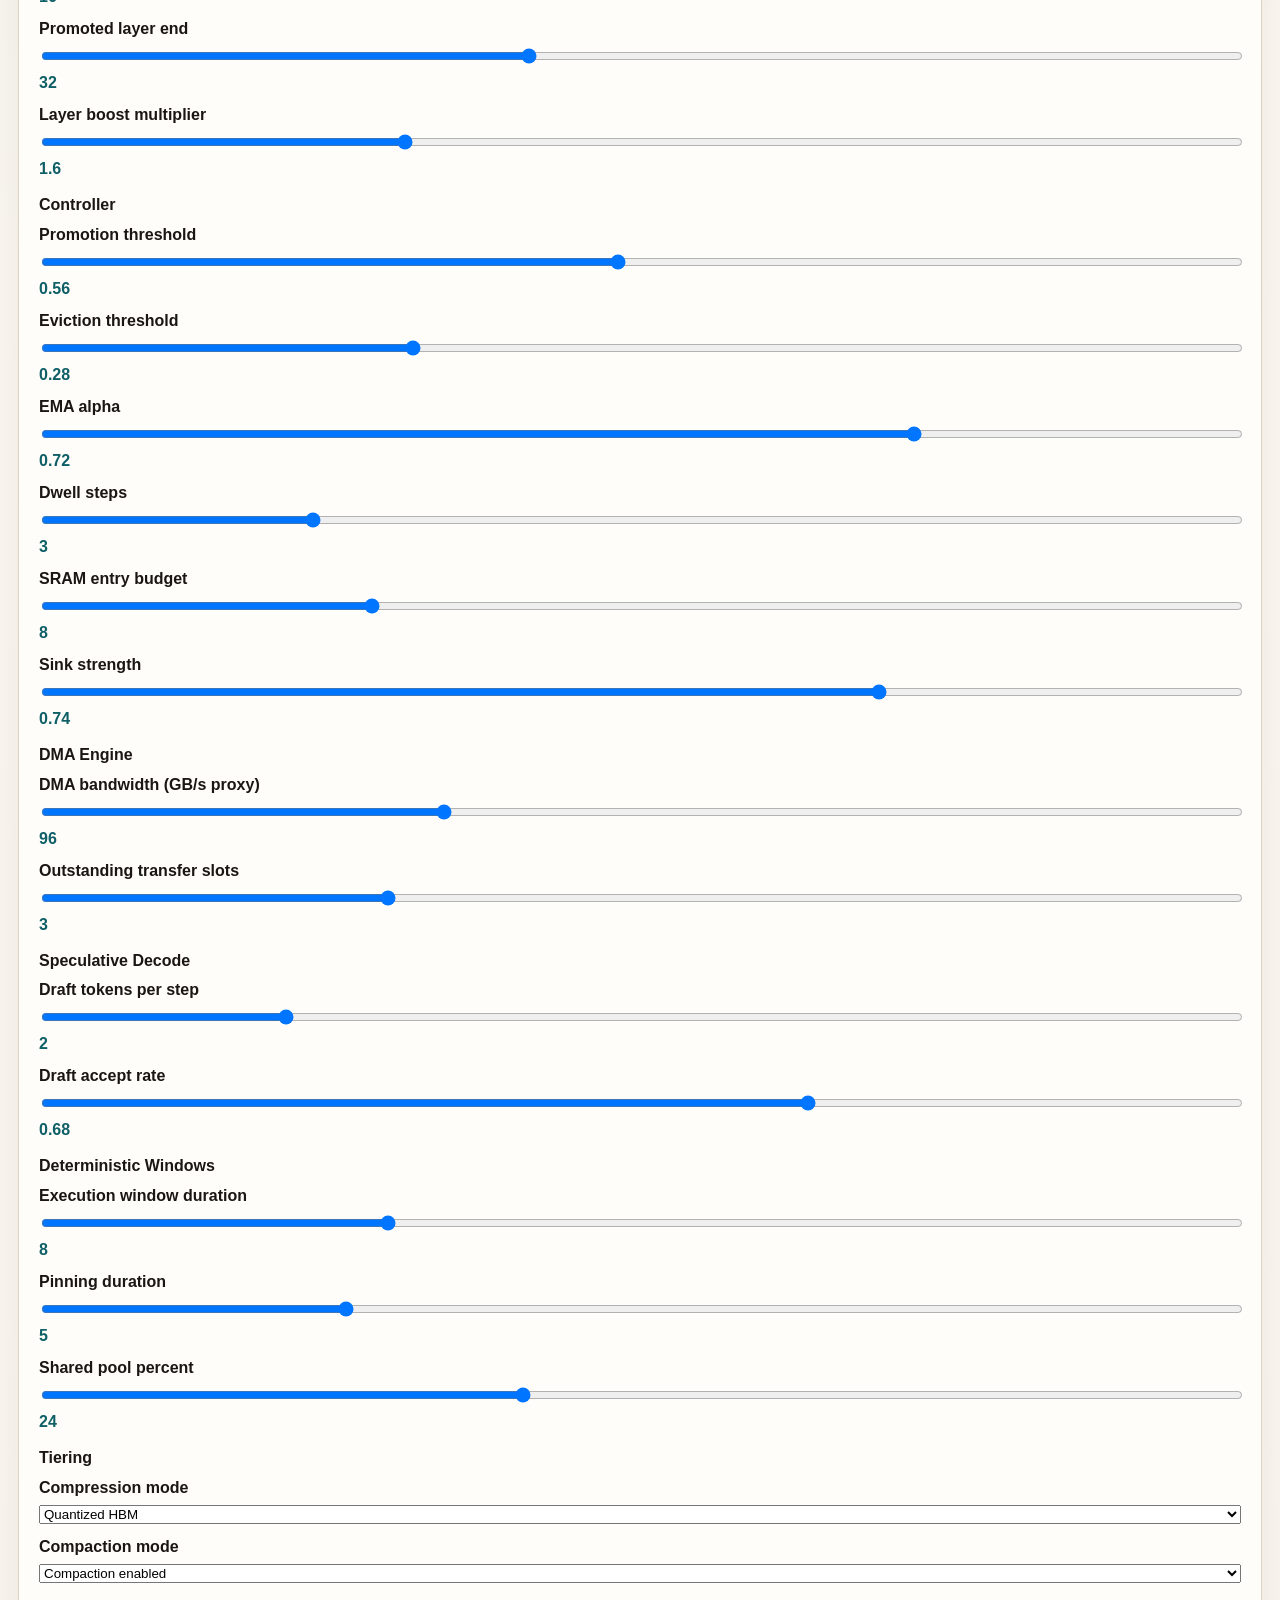
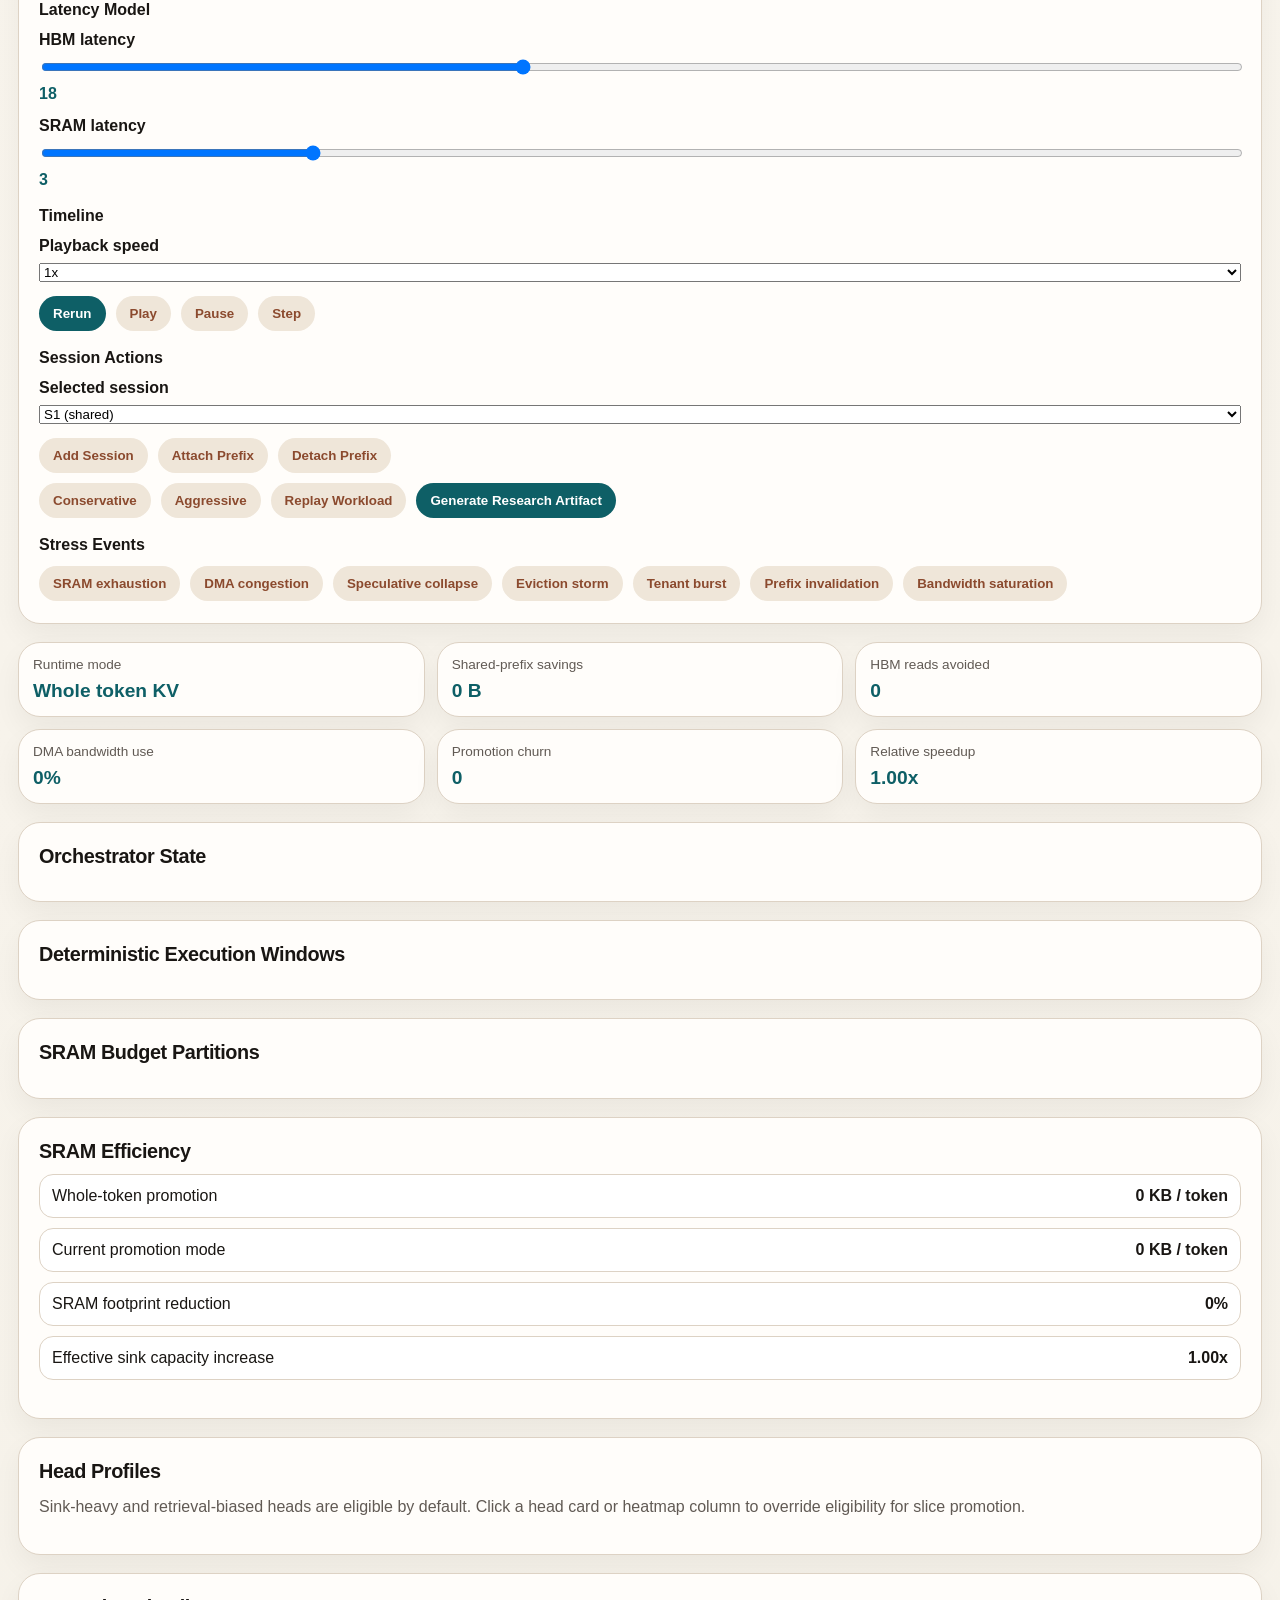
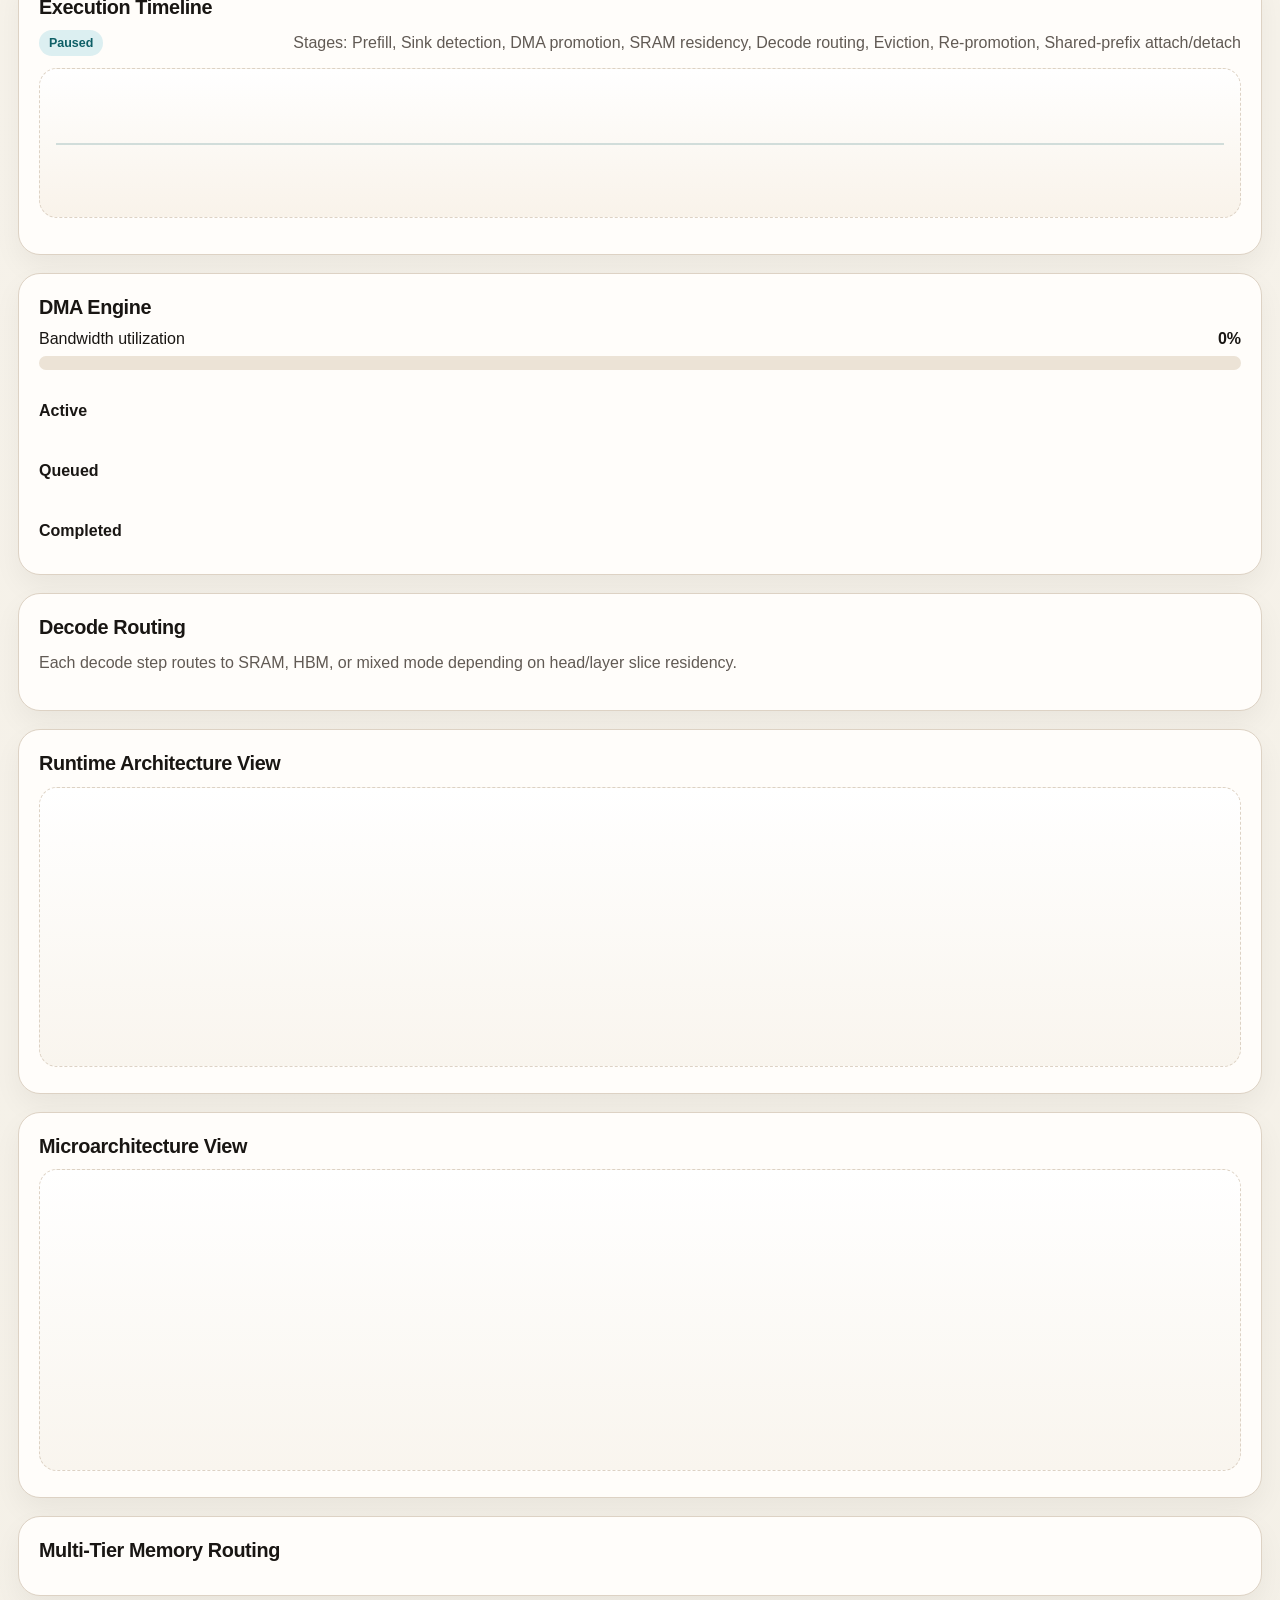
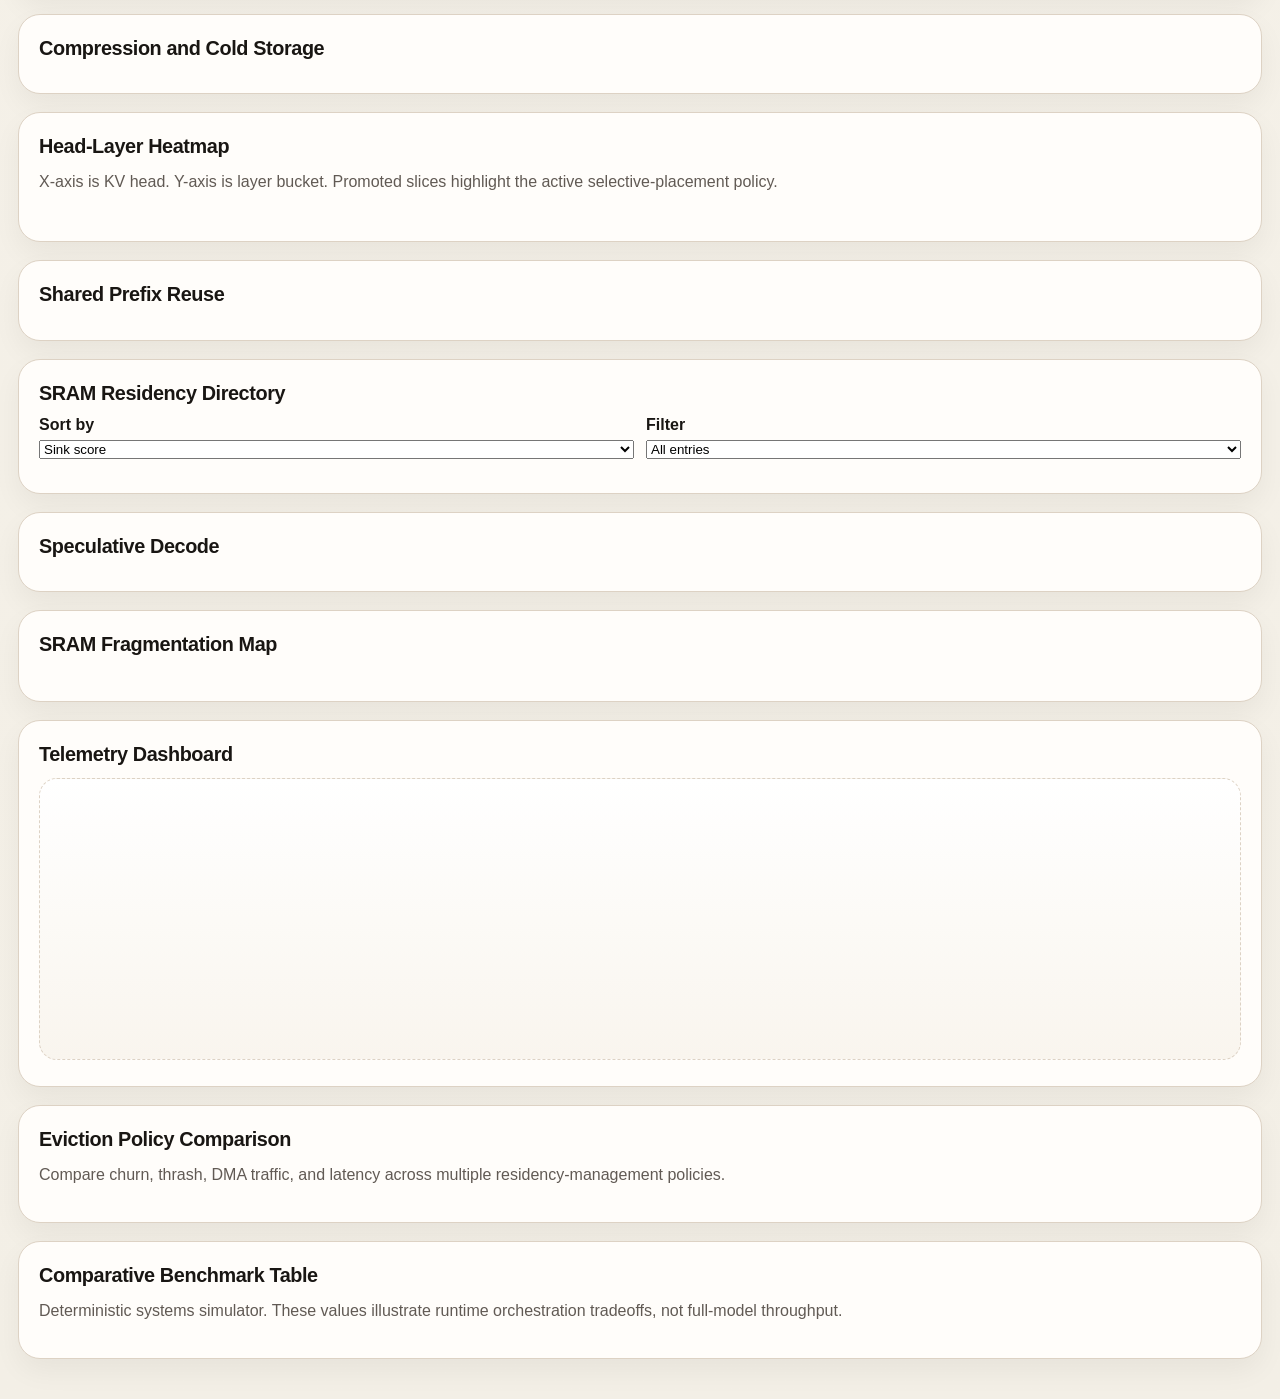
==== commit 9aecb7c7: "Add control-plane orchestration simulator" ====
--- a/index.html
+++ b/index.html
@@ -48,6 +48,42 @@
         </label>
 
         <label>
+          <span>Execution policy</span>
+          <select id="executionPolicy">
+            <option value="latency-optimized">Latency optimized</option>
+            <option value="bandwidth-optimized">Bandwidth optimized</option>
+            <option value="sram-conservative">SRAM conservative</option>
+            <option value="aggressive-promotion">Aggressive promotion</option>
+            <option value="speculative-heavy">Speculative-heavy</option>
+            <option value="tenant-fairness-optimized">Tenant-fairness optimized</option>
+          </select>
+        </label>
+
+        <label>
+          <span>Partition policy</span>
+          <select id="partitionPolicy">
+            <option value="static-equal-partition">Static equal partition</option>
+            <option value="weighted-by-tenant-priority">Weighted by tenant priority</option>
+            <option value="weighted-by-sink-density">Weighted by sink density</option>
+            <option value="weighted-by-active-decode-rate">Weighted by active decode rate</option>
+            <option value="shared-prefix-reserved-pool">Shared-prefix reserved pool</option>
+          </select>
+        </label>
+
+        <label>
+          <span>Workload preset</span>
+          <select id="workloadPreset">
+            <option value="chatbot-assistant">Chatbot assistant</option>
+            <option value="long-context-reasoning">Long-context reasoning</option>
+            <option value="rag-heavy-retrieval">RAG-heavy retrieval</option>
+            <option value="code-generation">Code generation</option>
+            <option value="multi-agent-orchestration">Multi-agent orchestration</option>
+            <option value="speculative-decode-stress">Speculative decode stress</option>
+            <option value="multi-tenant-enterprise-serving">Multi-tenant enterprise serving</option>
+          </select>
+        </label>
+
+        <label>
           <span>Prompt length</span>
           <input id="promptLength" type="range" min="10" max="48" value="20">
           <strong id="promptLengthValue">20</strong>
@@ -169,6 +205,40 @@
           <span>Draft accept rate</span>
           <input id="draftAcceptRate" type="range" min="0.2" max="0.95" value="0.68" step="0.01">
           <strong id="draftAcceptRateValue">0.68</strong>
+        </label>
+
+        <h3>Deterministic Windows</h3>
+        <label>
+          <span>Execution window duration</span>
+          <input id="executionWindowDuration" type="range" min="4" max="18" value="8">
+          <strong id="executionWindowDurationValue">8</strong>
+        </label>
+        <label>
+          <span>Pinning duration</span>
+          <input id="pinningDuration" type="range" min="2" max="14" value="5">
+          <strong id="pinningDurationValue">5</strong>
+        </label>
+        <label>
+          <span>Shared pool percent</span>
+          <input id="sharedPoolPercent" type="range" min="0" max="60" value="24">
+          <strong id="sharedPoolPercentValue">24</strong>
+        </label>
+
+        <h3>Tiering</h3>
+        <label>
+          <span>Compression mode</span>
+          <select id="compressionMode">
+            <option value="uncompressed-sram">Uncompressed SRAM</option>
+            <option value="quantized-hbm">Quantized HBM</option>
+            <option value="compressed-cold-storage">Compressed cold storage</option>
+          </select>
+        </label>
+        <label>
+          <span>Compaction mode</span>
+          <select id="compactionMode">
+            <option value="enabled">Compaction enabled</option>
+            <option value="disabled">Compaction disabled</option>
+          </select>
         </label>
 
         <h3>Latency Model</h3>
@@ -215,7 +285,19 @@
         <div class="buttonRow">
           <button id="presetConservative" class="secondary">Conservative</button>
           <button id="presetAggressive" class="secondary">Aggressive</button>
-          <button id="generateSnapshot">Generate Research Snapshot</button>
+          <button id="replayWorkload" class="secondary">Replay Workload</button>
+          <button id="generateSnapshot">Generate Research Artifact</button>
+        </div>
+
+        <h3>Stress Events</h3>
+        <div class="buttonRow">
+          <button id="eventSramExhaustion" class="secondary">SRAM exhaustion</button>
+          <button id="eventDmaCongestion" class="secondary">DMA congestion</button>
+          <button id="eventSpeculativeCollapse" class="secondary">Speculative collapse</button>
+          <button id="eventEvictionStorm" class="secondary">Eviction storm</button>
+          <button id="eventTenantBurst" class="secondary">Tenant burst</button>
+          <button id="eventPrefixInvalidation" class="secondary">Prefix invalidation</button>
+          <button id="eventBandwidthSaturation" class="secondary">Bandwidth saturation</button>
         </div>
       </aside>
 
@@ -247,6 +329,22 @@
           </article>
         </div>
 
+        <div class="panel">
+          <h2>Orchestrator State</h2>
+          <div id="orchestratorState" class="orchestratorGrid"></div>
+        </div>
+
+        <div class="gridPair">
+          <div class="panel">
+            <h2>Deterministic Execution Windows</h2>
+            <div id="executionWindows" class="windowsPanel"></div>
+          </div>
+          <div class="panel">
+            <h2>SRAM Budget Partitions</h2>
+            <div id="partitionPanel" class="partitionPanel"></div>
+          </div>
+        </div>
+
         <div class="gridPair">
           <div class="panel">
             <h2>SRAM Efficiency</h2>
@@ -337,6 +435,22 @@
               </marker>
             </defs>
           </svg>
+        </div>
+
+        <div class="panel">
+          <h2>Microarchitecture View</h2>
+          <svg id="microarchitectureSvg" class="architectureSvg" viewBox="0 0 1280 320" role="img" aria-label="Microarchitecture diagram"></svg>
+        </div>
+
+        <div class="gridPair">
+          <div class="panel">
+            <h2>Multi-Tier Memory Routing</h2>
+            <div id="tierPanel" class="tierPanel"></div>
+          </div>
+          <div class="panel">
+            <h2>Compression and Cold Storage</h2>
+            <div id="compressionPanel" class="compressionPanel"></div>
+          </div>
         </div>
 
         <div class="gridPair">
@@ -389,6 +503,18 @@
         </div>
 
         <div class="panel">
+          <h2>SRAM Fragmentation Map</h2>
+          <div id="fragmentationSummary" class="fragmentationSummary"></div>
+          <div id="fragmentationMap" class="fragmentationMap"></div>
+        </div>
+
+        <div class="panel">
+          <h2>Telemetry Dashboard</h2>
+          <div id="telemetryCards" class="telemetryCards"></div>
+          <svg id="telemetrySvg" class="telemetrySvg" viewBox="0 0 1200 280" role="img" aria-label="Telemetry dashboard"></svg>
+        </div>
+
+        <div class="panel">
           <h2>Eviction Policy Comparison</h2>
           <p class="subtle">
             Compare churn, thrash, DMA traffic, and latency across multiple residency-management policies.
@@ -408,6 +534,14 @@
   </main>
 
   <script src="runtime-core.js"></script>
+  <script src="policies.js"></script>
+  <script src="workloads.js"></script>
+  <script src="compression.js"></script>
+  <script src="tiers.js"></script>
+  <script src="fragmentation.js"></script>
+  <script src="orchestrator.js"></script>
+  <script src="telemetry.js"></script>
+  <script src="metrics.js"></script>
   <script src="eviction.js"></script>
   <script src="residency.js"></script>
   <script src="dma.js"></script>
--- a/styles.css
+++ b/styles.css
@@ -207,7 +207,13 @@
 .headProfiles,
 .summaryBox,
 .stackList,
-.specList {
+.specList,
+.orchestratorGrid,
+.windowsPanel,
+.partitionPanel,
+.tierPanel,
+.compressionPanel,
+.telemetryCards {
   display: grid;
   gap: 10px;
 }
@@ -341,6 +347,40 @@
   margin-top: 14px;
 }
 
+.windowBars,
+.partitionBars {
+  display: grid;
+  gap: 10px;
+  margin-top: 10px;
+}
+
+.windowBar,
+.partitionCard,
+.tierCard {
+  border: 1px solid var(--line);
+  border-radius: 14px;
+  padding: 12px;
+  background: #fff;
+  display: grid;
+  gap: 4px;
+}
+
+.windowBar.stable {
+  border-left: 5px solid var(--good);
+}
+
+.windowBar.unstable {
+  border-left: 5px solid var(--danger);
+}
+
+.partitionCard.oversubscribed {
+  border-color: rgba(170, 64, 56, 0.36);
+}
+
+.partitionCard.starved {
+  background: rgba(181, 107, 54, 0.08);
+}
+
 .dmaColumns,
 .specSummary {
   display: grid;
@@ -417,6 +457,12 @@
 .benchmarkHeader,
 .benchmarkRow {
   grid-template-columns: 150px 90px 90px 90px 110px 100px 100px 90px 90px minmax(200px, 1fr);
+}
+
+.routingFooter {
+  color: var(--muted);
+  font-size: 0.85rem;
+  padding: 2px 4px 0;
 }
 
 .routingHeader,
@@ -453,6 +499,11 @@
   background: rgba(220, 239, 241, 0.3);
 }
 
+.benchmarkHeaderTight,
+.benchmarkRowTight {
+  grid-template-columns: 150px 120px 100px 90px 110px 100px minmax(200px, 1fr);
+}
+
 .headHeatmap {
   display: grid;
   gap: 6px;
@@ -526,9 +577,18 @@
 }
 
 .sharedPrefixPanel,
-.speculativePanel {
+.speculativePanel,
+.fragmentationSummary {
   display: grid;
   gap: 10px;
+}
+
+.tierPanel {
+  grid-template-columns: repeat(2, minmax(0, 1fr));
+}
+
+.compressionPanel {
+  grid-template-columns: repeat(2, minmax(0, 1fr));
 }
 
 .sharedStat {
@@ -578,6 +638,54 @@
 
 .specRow.stable {
   border-color: rgba(28, 122, 81, 0.32);
+}
+
+.fragmentationMap {
+  display: grid;
+  grid-template-columns: repeat(10, minmax(0, 1fr));
+  gap: 8px;
+  margin-top: 12px;
+}
+
+.fragBlock {
+  min-height: 58px;
+  border-radius: 12px;
+  border: 1px solid var(--line);
+  background: #fff;
+  padding: 8px;
+  display: grid;
+  align-content: center;
+  justify-items: center;
+  gap: 3px;
+  font-size: 0.78rem;
+}
+
+.fragBlock.free {
+  background: #f8f3ec;
+}
+
+.fragBlock.allocated {
+  background: rgba(14, 95, 102, 0.12);
+}
+
+.fragBlock.shared {
+  background: rgba(28, 122, 81, 0.14);
+}
+
+.fragBlock.pinned {
+  background: rgba(139, 74, 46, 0.14);
+}
+
+.telemetrySvg {
+  width: 100%;
+  min-height: 280px;
+  border-radius: 18px;
+  border: 1px dashed var(--line);
+  background: linear-gradient(180deg, #fff, #f9f5ee);
+}
+
+.orchestratorGrid {
+  grid-template-columns: repeat(5, minmax(0, 1fr));
 }
 
 .architectureSvg {
@@ -633,7 +741,10 @@
 
   .gridPair,
   .dmaColumns,
-  .specSummary {
+  .specSummary,
+  .tierPanel,
+  .compressionPanel,
+  .orchestratorGrid {
     grid-template-columns: 1fr;
   }
 
@@ -663,4 +774,8 @@
   .executionTimeline {
     min-height: 250px;
   }
-}
+
+  .fragmentationMap {
+    grid-template-columns: repeat(5, minmax(0, 1fr));
+  }
+}
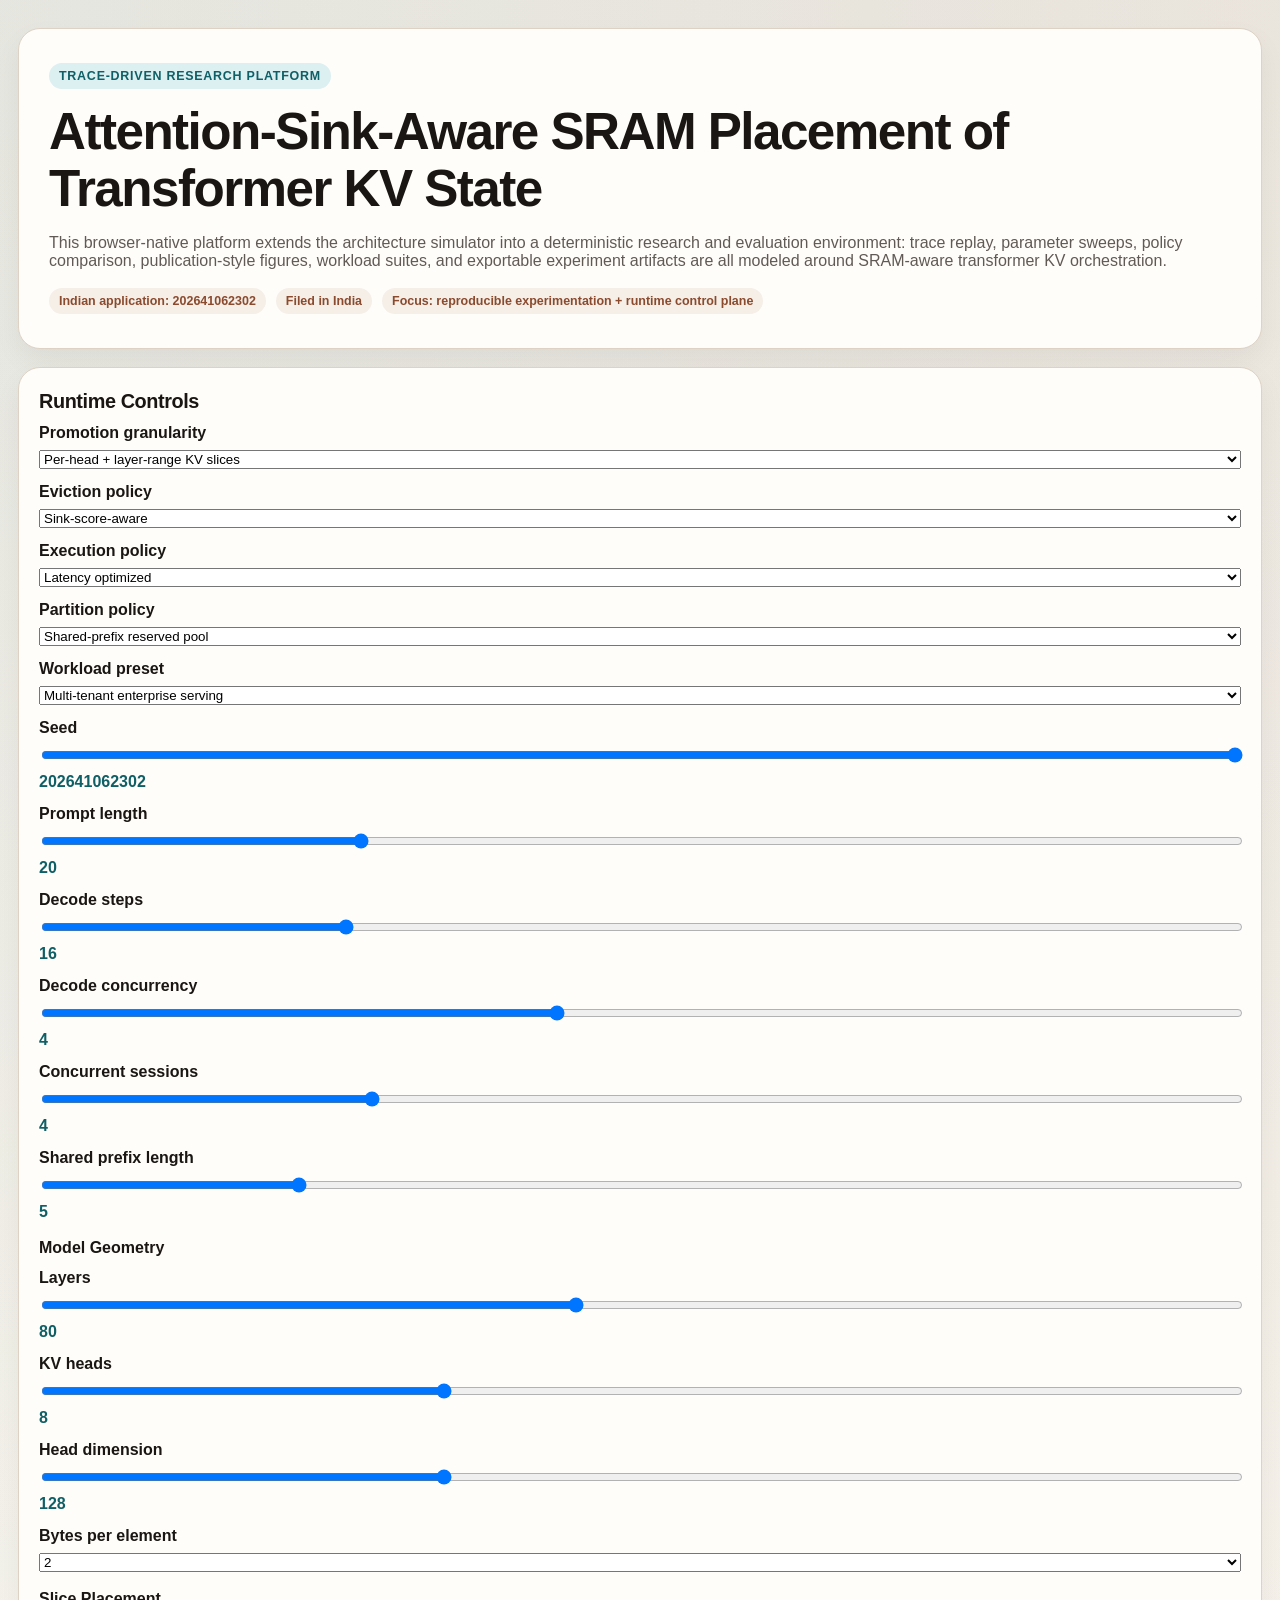
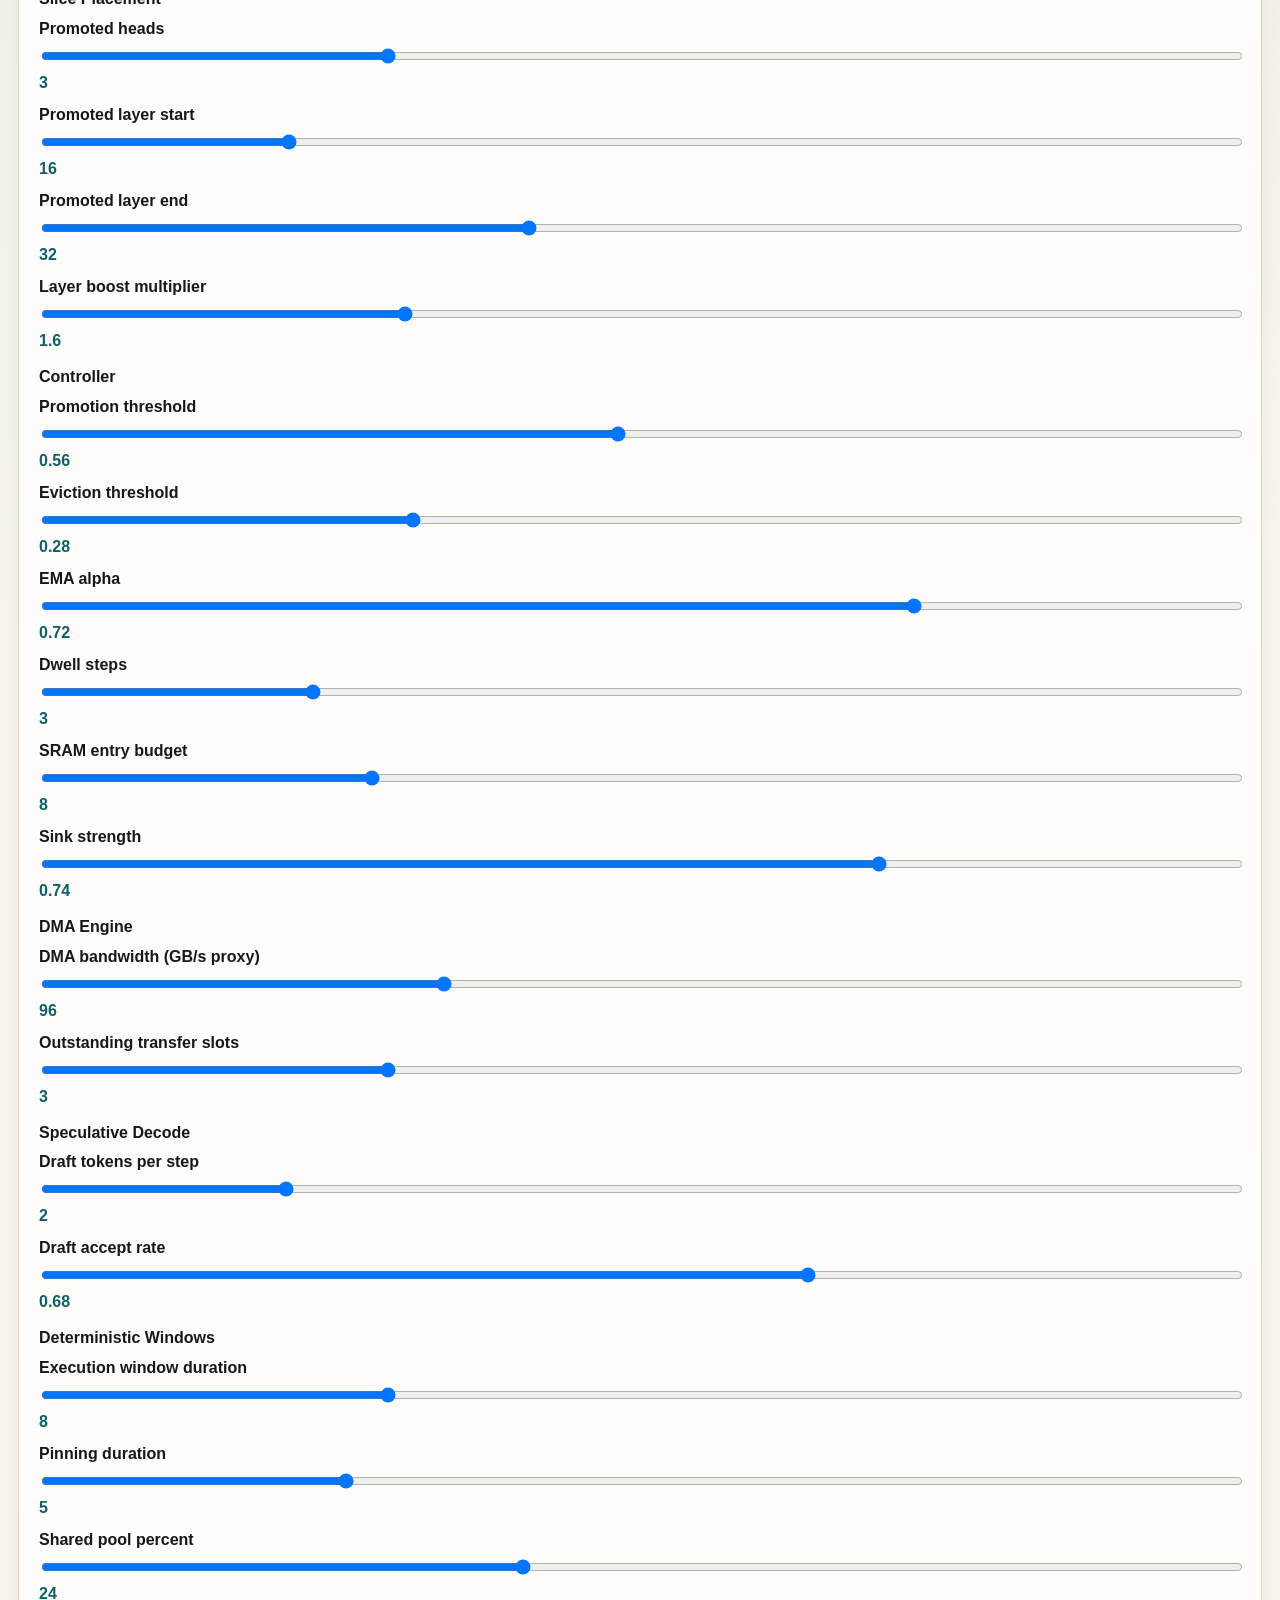
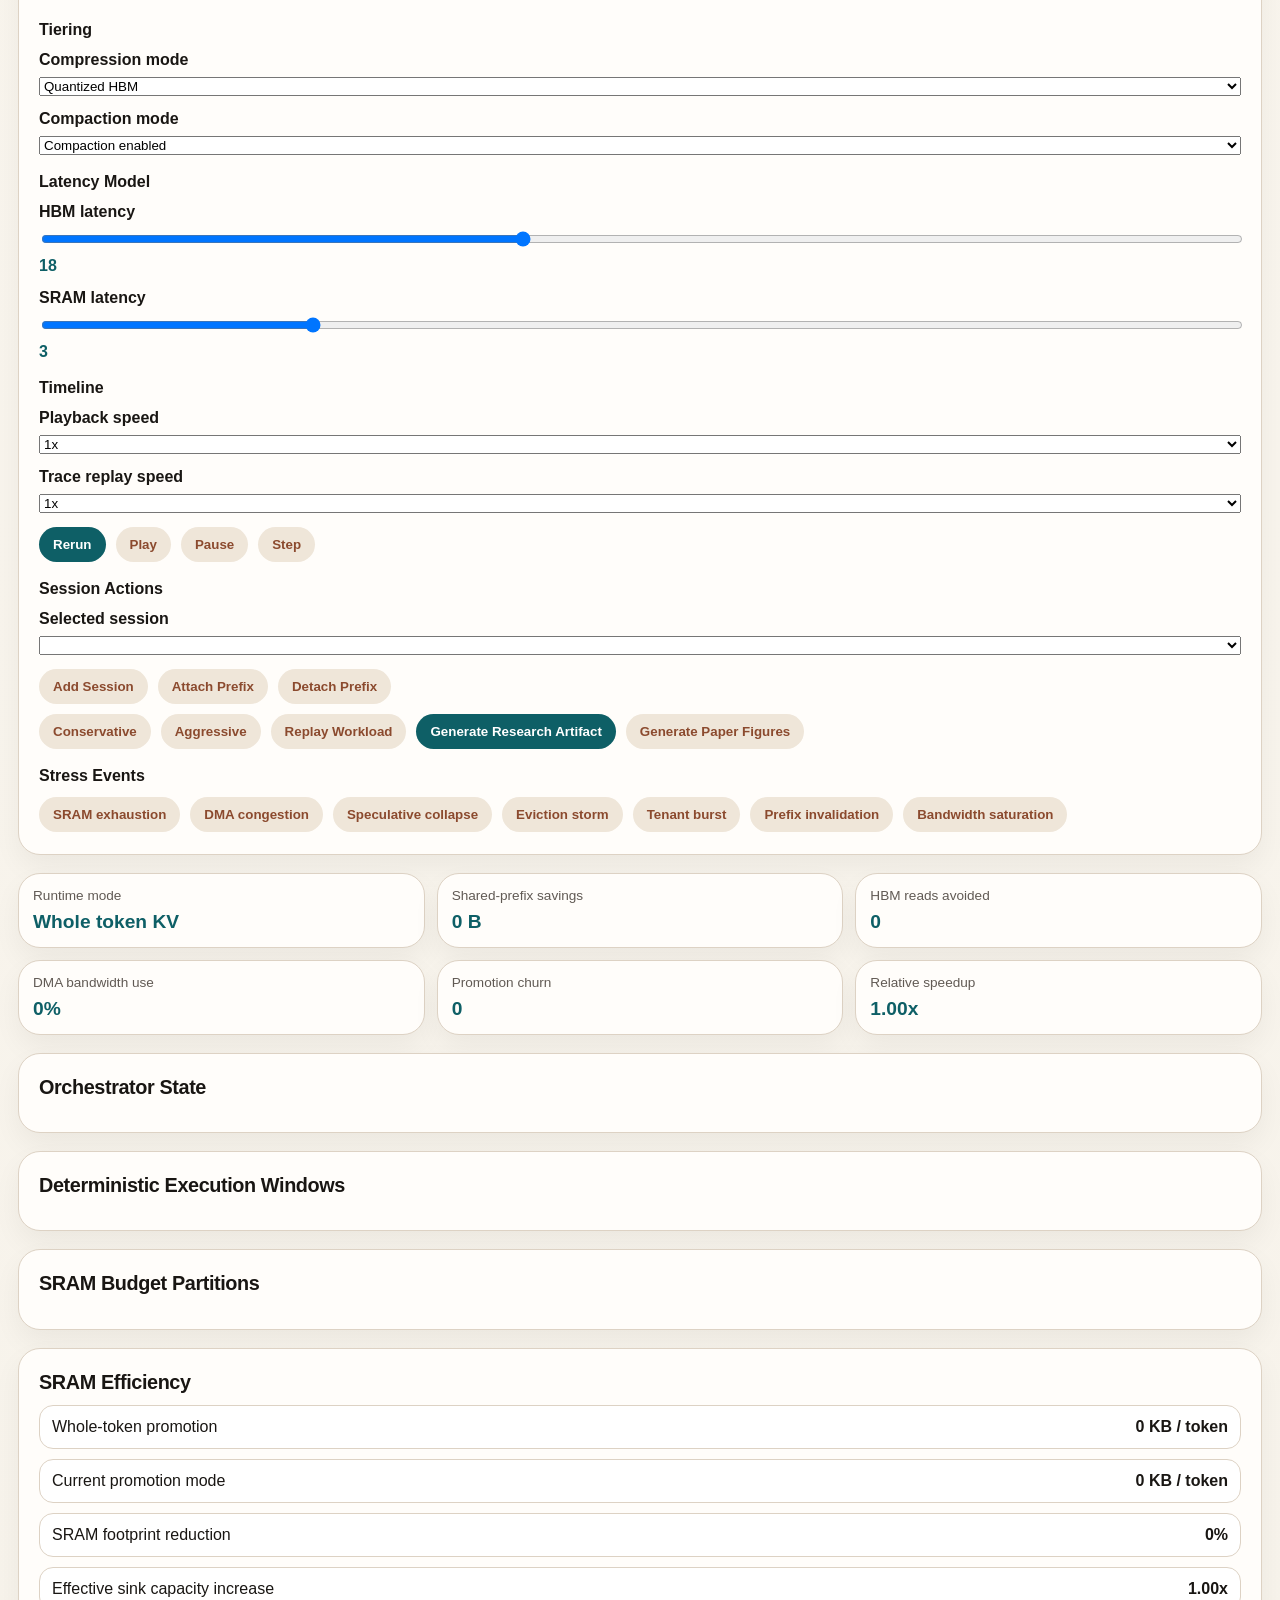
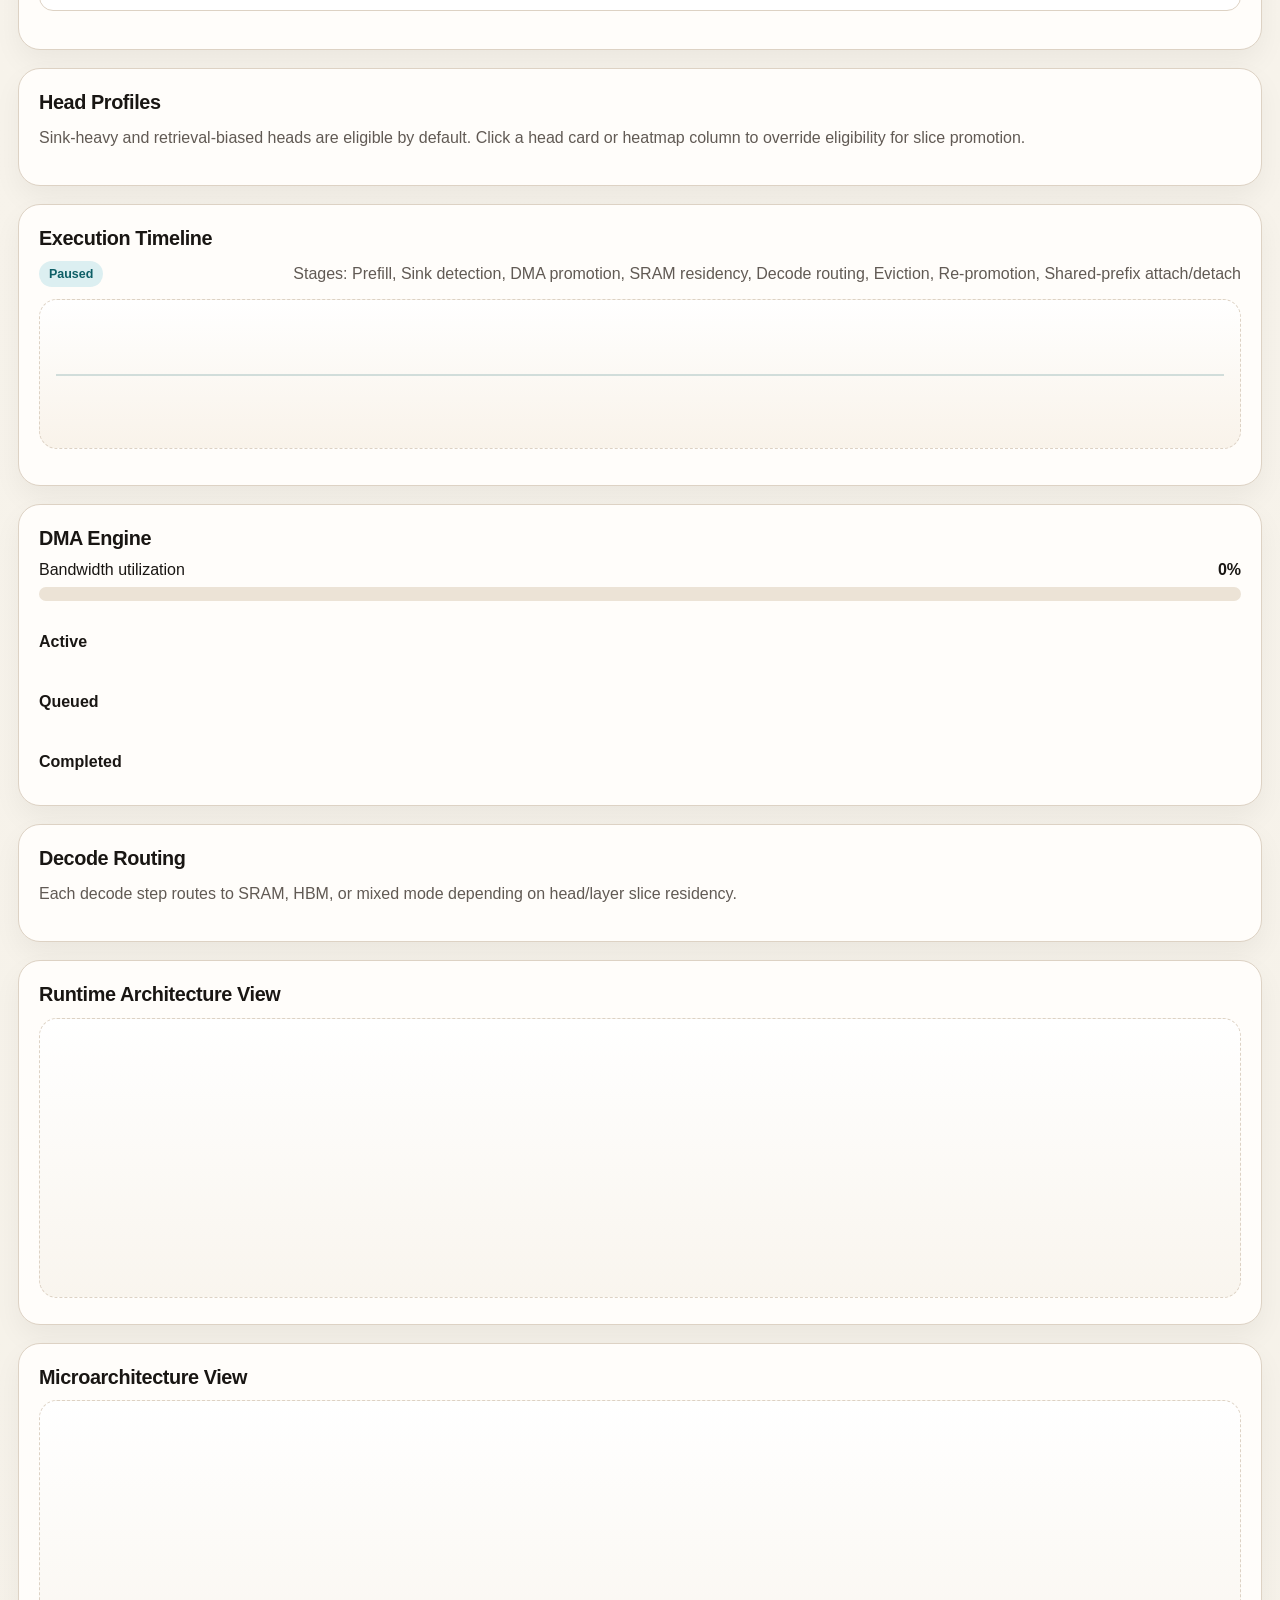
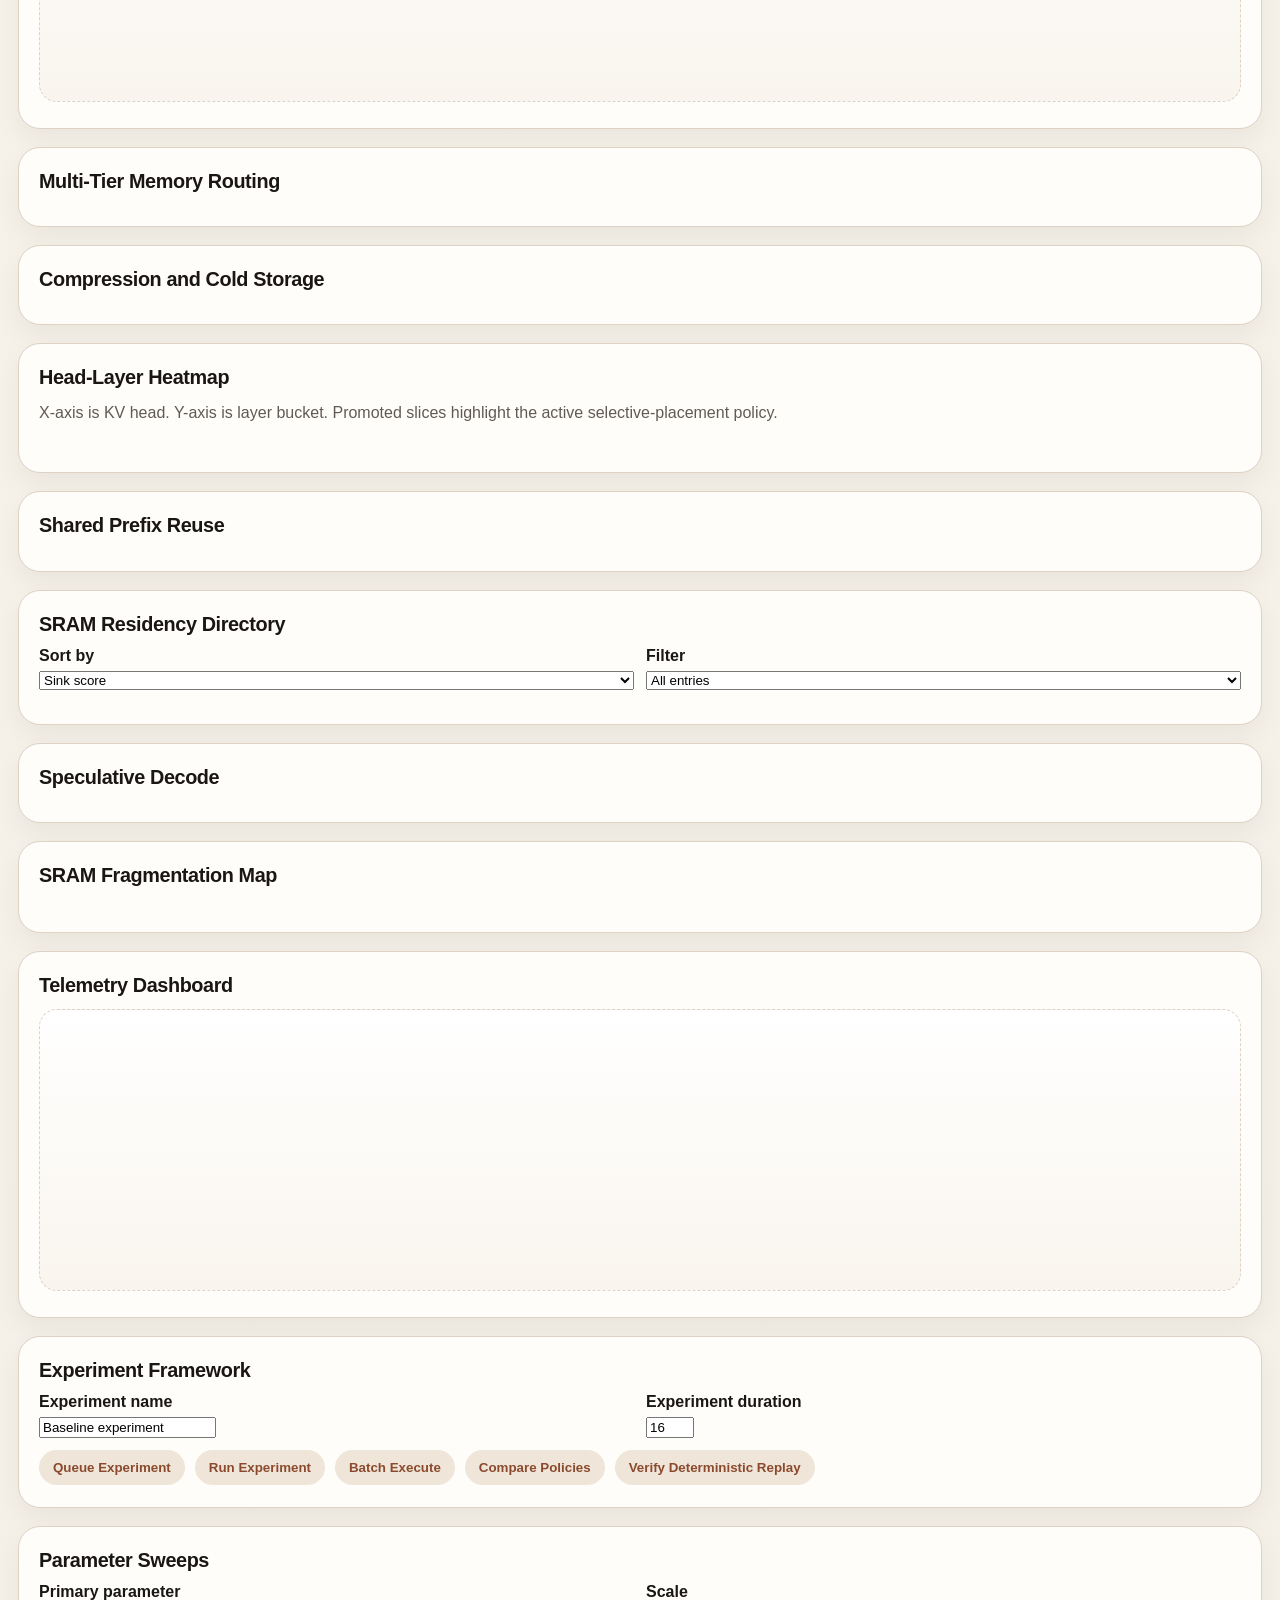
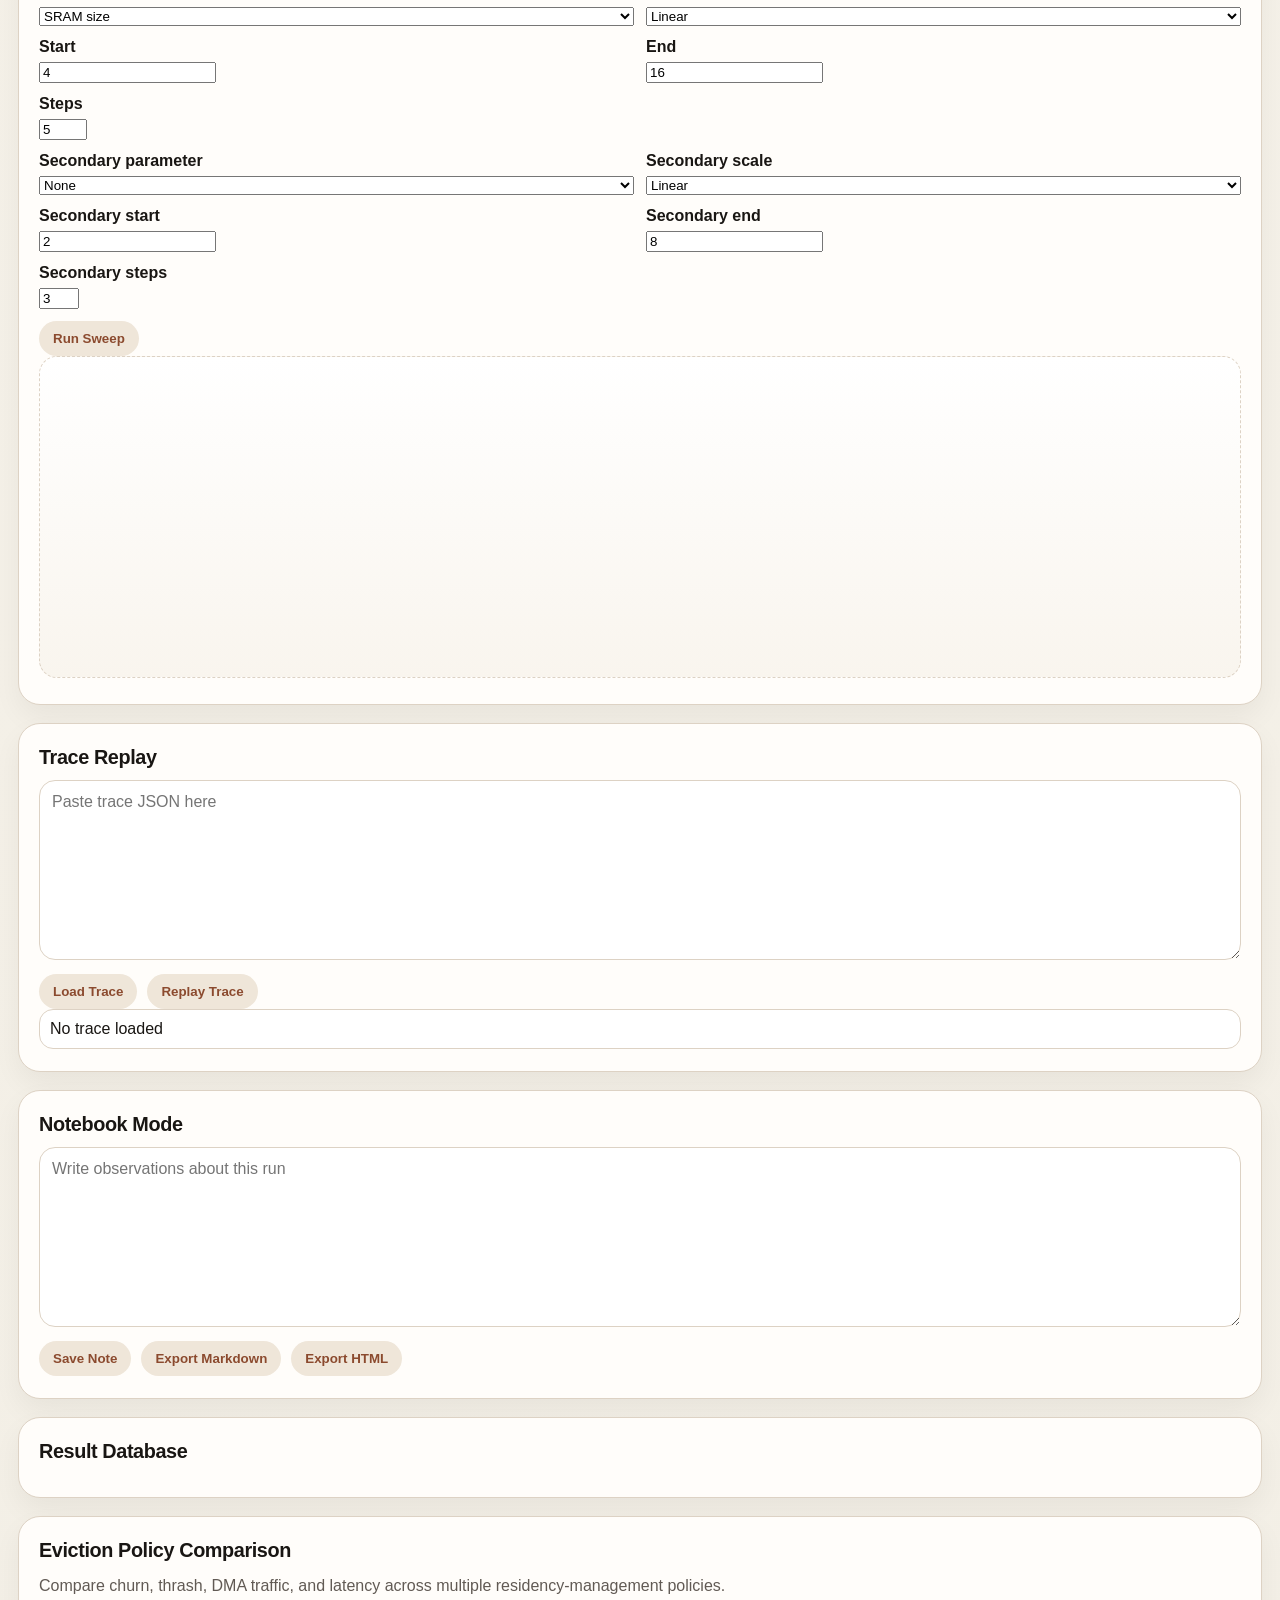
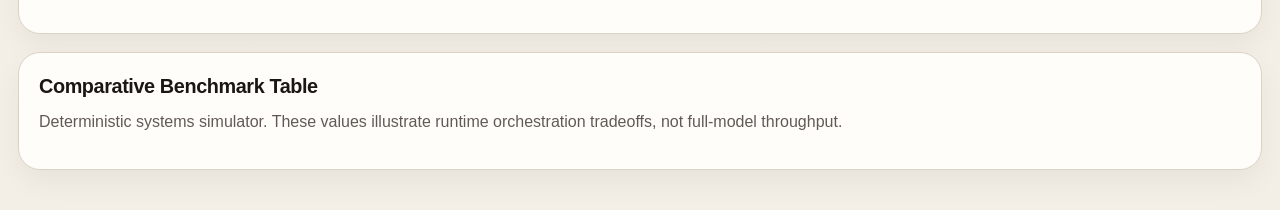
==== commit 0490d91a: "Add trace-driven experimentation platform" ====
--- a/index.html
+++ b/index.html
@@ -3,23 +3,23 @@
 <head>
   <meta charset="UTF-8">
   <meta name="viewport" content="width=device-width, initial-scale=1.0">
-  <title>Attention-Sink SRAM Runtime Orchestration Simulator</title>
+  <title>Attention-Sink SRAM Research and Evaluation Platform</title>
   <link rel="stylesheet" href="styles.css">
 </head>
 <body>
   <main class="page">
     <section class="hero">
-      <div class="eyebrow">Runtime Orchestration Artifact</div>
+      <div class="eyebrow">Trace-Driven Research Platform</div>
       <h1>Attention-Sink-Aware SRAM Placement of Transformer KV State</h1>
       <p class="lede">
-        This browser-native simulator extends slice placement into a live inference-runtime view:
-        multi-tenant shared-prefix reuse, DMA promotion orchestration, decode-time routing, speculative
-        rollback, and eviction-policy behavior are all modeled as deterministic execution flows.
+        This browser-native platform extends the architecture simulator into a deterministic research and
+        evaluation environment: trace replay, parameter sweeps, policy comparison, publication-style figures,
+        workload suites, and exportable experiment artifacts are all modeled around SRAM-aware transformer KV orchestration.
       </p>
       <div class="heroMeta">
         <span>Indian application: <strong>202641062302</strong></span>
         <span>Filed in India</span>
-        <span>Focus: runtime flow + DMA + decode routing + shared reuse</span>
+        <span>Focus: reproducible experimentation + runtime control plane</span>
       </div>
     </section>
 
@@ -56,6 +56,8 @@
             <option value="aggressive-promotion">Aggressive promotion</option>
             <option value="speculative-heavy">Speculative-heavy</option>
             <option value="tenant-fairness-optimized">Tenant-fairness optimized</option>
+            <option value="sink-stability-optimized">Sink-stability optimized</option>
+            <option value="deterministic-residency-optimized">Deterministic-residency optimized</option>
           </select>
         </label>
 
@@ -84,6 +86,12 @@
         </label>
 
         <label>
+          <span>Seed</span>
+          <input id="seed" type="range" min="1" max="9999" value="2302">
+          <strong id="seedValue">2302</strong>
+        </label>
+
+        <label>
           <span>Prompt length</span>
           <input id="promptLength" type="range" min="10" max="48" value="20">
           <strong id="promptLengthValue">20</strong>
@@ -92,6 +100,11 @@
           <span>Decode steps</span>
           <input id="decodeSteps" type="range" min="8" max="40" value="16">
           <strong id="decodeStepsValue">16</strong>
+        </label>
+        <label>
+          <span>Decode concurrency</span>
+          <input id="decodeConcurrency" type="range" min="1" max="8" value="4">
+          <strong id="decodeConcurrencyValue">4</strong>
         </label>
         <label>
           <span>Concurrent sessions</span>
@@ -263,6 +276,15 @@
             <option value="4">4x</option>
           </select>
         </label>
+        <label>
+          <span>Trace replay speed</span>
+          <select id="traceReplaySpeed">
+            <option value="0.5">0.5x</option>
+            <option value="1" selected>1x</option>
+            <option value="2">2x</option>
+            <option value="4">4x</option>
+          </select>
+        </label>
 
         <div class="buttonRow">
           <button id="rerun">Rerun</button>
@@ -287,6 +309,7 @@
           <button id="presetAggressive" class="secondary">Aggressive</button>
           <button id="replayWorkload" class="secondary">Replay Workload</button>
           <button id="generateSnapshot">Generate Research Artifact</button>
+          <button id="generatePaperFigures" class="secondary">Generate Paper Figures</button>
         </div>
 
         <h3>Stress Events</h3>
@@ -514,6 +537,141 @@
           <svg id="telemetrySvg" class="telemetrySvg" viewBox="0 0 1200 280" role="img" aria-label="Telemetry dashboard"></svg>
         </div>
 
+        <div class="gridPair">
+          <div class="panel">
+            <h2>Experiment Framework</h2>
+            <div class="filterRow">
+              <label>
+                <span>Experiment name</span>
+                <input id="experimentName" type="text" value="Baseline experiment">
+              </label>
+              <label>
+                <span>Experiment duration</span>
+                <input id="experimentDuration" type="number" min="4" max="64" value="16">
+              </label>
+            </div>
+            <div class="buttonRow">
+              <button id="queueExperiment" class="secondary">Queue Experiment</button>
+              <button id="runExperiment" class="secondary">Run Experiment</button>
+              <button id="runBatchExperiments" class="secondary">Batch Execute</button>
+              <button id="comparePolicies" class="secondary">Compare Policies</button>
+              <button id="verifyDeterministicReplay" class="secondary">Verify Deterministic Replay</button>
+            </div>
+            <div id="experimentQueue" class="stackList"></div>
+            <div id="experimentResults" class="stackList"></div>
+          </div>
+
+          <div class="panel">
+            <h2>Parameter Sweeps</h2>
+            <div class="filterRow">
+              <label>
+                <span>Primary parameter</span>
+                <select id="sweepParam">
+                  <option value="sramBudget">SRAM size</option>
+                  <option value="dmaBandwidth">DMA bandwidth</option>
+                  <option value="sinkThreshold">Promotion threshold</option>
+                  <option value="draftAcceptRate">Speculative acceptance rate</option>
+                  <option value="executionWindowDuration">Residency window size</option>
+                  <option value="promotedHeads">Promoted heads</option>
+                  <option value="tenantCount">Tenant count</option>
+                  <option value="decodeConcurrency">Decode concurrency</option>
+                </select>
+              </label>
+              <label>
+                <span>Scale</span>
+                <select id="sweepScale">
+                  <option value="linear">Linear</option>
+                  <option value="logarithmic">Logarithmic</option>
+                </select>
+              </label>
+            </div>
+            <div class="filterRow">
+              <label>
+                <span>Start</span>
+                <input id="sweepStart" type="number" value="4">
+              </label>
+              <label>
+                <span>End</span>
+                <input id="sweepEnd" type="number" value="16">
+              </label>
+              <label>
+                <span>Steps</span>
+                <input id="sweepSteps" type="number" min="2" max="12" value="5">
+              </label>
+            </div>
+            <div class="filterRow">
+              <label>
+                <span>Secondary parameter</span>
+                <select id="secondarySweepParam">
+                  <option value="">None</option>
+                  <option value="sramBudget">SRAM size</option>
+                  <option value="dmaBandwidth">DMA bandwidth</option>
+                  <option value="sinkThreshold">Promotion threshold</option>
+                  <option value="draftAcceptRate">Speculative acceptance rate</option>
+                  <option value="executionWindowDuration">Residency window size</option>
+                  <option value="promotedHeads">Promoted heads</option>
+                  <option value="tenantCount">Tenant count</option>
+                  <option value="decodeConcurrency">Decode concurrency</option>
+                </select>
+              </label>
+              <label>
+                <span>Secondary scale</span>
+                <select id="secondarySweepScale">
+                  <option value="linear">Linear</option>
+                  <option value="logarithmic">Logarithmic</option>
+                </select>
+              </label>
+            </div>
+            <div class="filterRow">
+              <label>
+                <span>Secondary start</span>
+                <input id="secondarySweepStart" type="number" value="2">
+              </label>
+              <label>
+                <span>Secondary end</span>
+                <input id="secondarySweepEnd" type="number" value="8">
+              </label>
+              <label>
+                <span>Secondary steps</span>
+                <input id="secondarySweepSteps" type="number" min="2" max="8" value="3">
+              </label>
+            </div>
+            <div class="buttonRow">
+              <button id="runSweep" class="secondary">Run Sweep</button>
+            </div>
+            <svg id="graphSvg" class="telemetrySvg" viewBox="0 0 1200 320" role="img" aria-label="Research graphs"></svg>
+            <div id="sweepSummary" class="stackList"></div>
+          </div>
+        </div>
+
+        <div class="gridPair">
+          <div class="panel">
+            <h2>Trace Replay</h2>
+            <textarea id="traceInput" class="traceInput" placeholder='Paste trace JSON here'></textarea>
+            <div class="buttonRow">
+              <button id="loadTrace" class="secondary">Load Trace</button>
+              <button id="replayTrace" class="secondary">Replay Trace</button>
+            </div>
+            <div id="traceStatus" class="stackList"></div>
+          </div>
+
+          <div class="panel">
+            <h2>Notebook Mode</h2>
+            <textarea id="notebookNote" class="traceInput" placeholder="Write observations about this run"></textarea>
+            <div class="buttonRow">
+              <button id="saveNotebookNote" class="secondary">Save Note</button>
+              <button id="exportNotebookMarkdown" class="secondary">Export Markdown</button>
+              <button id="exportNotebookHtml" class="secondary">Export HTML</button>
+            </div>
+            <div id="notebookHistory" class="stackList"></div>
+          </div>
+        </div>
+
+        <div class="panel">
+          <h2>Result Database</h2>
+          <div id="resultHistory" class="stackList"></div>
+        </div>
+
         <div class="panel">
           <h2>Eviction Policy Comparison</h2>
           <p class="subtle">
@@ -534,6 +692,13 @@
   </main>
 
   <script src="runtime-core.js"></script>
+  <script src="reproducibility.js"></script>
+  <script src="persistence.js"></script>
+  <script src="replay.js"></script>
+  <script src="sweeps.js"></script>
+  <script src="graphs.js"></script>
+  <script src="notebook.js"></script>
+  <script src="experiments.js"></script>
   <script src="policies.js"></script>
   <script src="workloads.js"></script>
   <script src="compression.js"></script>
--- a/styles.css
+++ b/styles.css
@@ -138,7 +138,9 @@
 }
 
 .controls input[type="range"],
-.controls select {
+.controls select,
+.controls input[type="number"],
+.controls input[type="text"] {
   width: 100%;
 }
 
@@ -465,6 +467,21 @@
   padding: 2px 4px 0;
 }
 
+.traceInput {
+  width: 100%;
+  min-height: 180px;
+  border-radius: 16px;
+  border: 1px solid var(--line);
+  padding: 12px;
+  resize: vertical;
+  font: inherit;
+  background: #fff;
+}
+
+.stackItem strong {
+  display: block;
+}
+
 .routingHeader,
 .directoryHeader,
 .benchmarkHeader {
@@ -688,6 +705,20 @@
   grid-template-columns: repeat(5, minmax(0, 1fr));
 }
 
+.windowsSummary {
+  display: grid;
+  grid-template-columns: repeat(3, minmax(0, 1fr));
+  gap: 10px;
+  margin-bottom: 10px;
+}
+
+.tierCard,
+.partitionCard,
+.windowBar,
+.stackItem {
+  box-shadow: 0 6px 16px rgba(25, 22, 19, 0.03);
+}
+
 .architectureSvg {
   width: 100%;
   min-height: 280px;
@@ -751,6 +782,10 @@
   .timelineDetails {
     grid-template-columns: repeat(2, minmax(0, 1fr));
   }
+
+  .windowsSummary {
+    grid-template-columns: 1fr;
+  }
 }
 
 @media (max-width: 860px) {
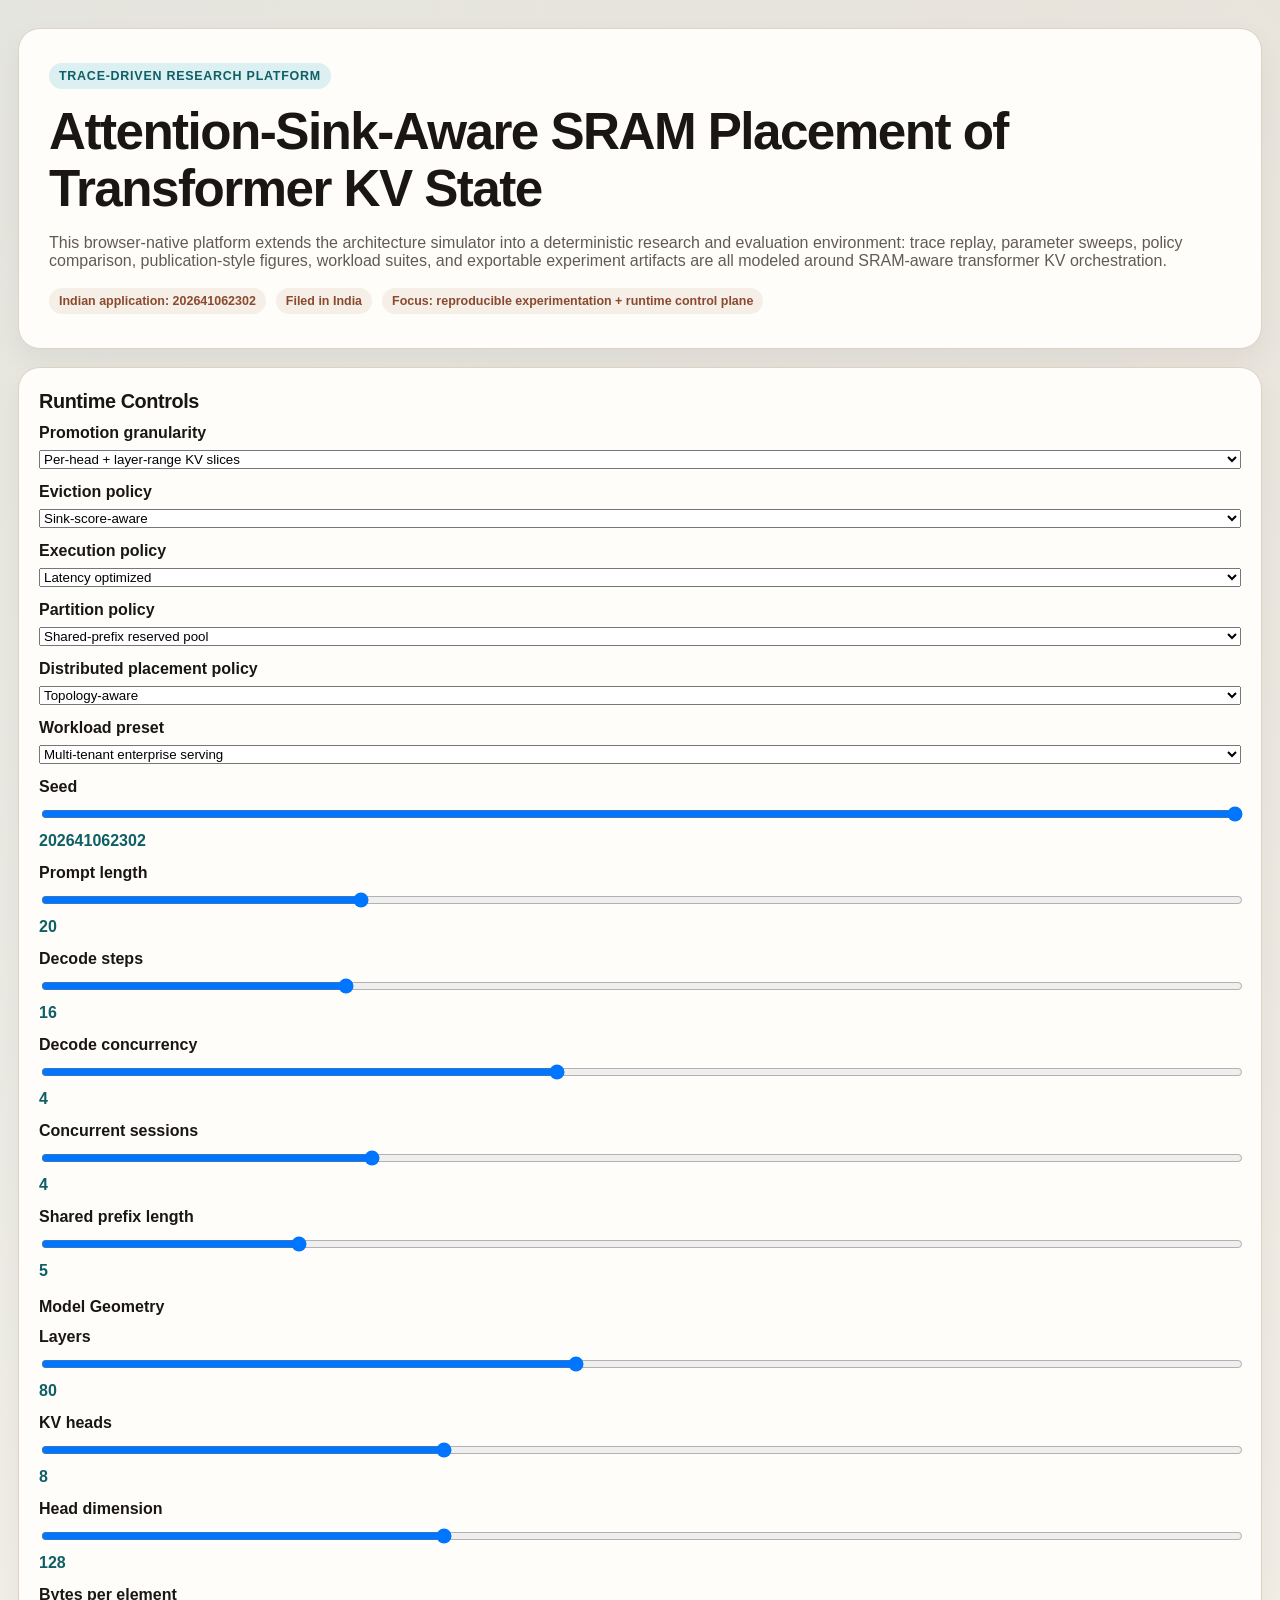
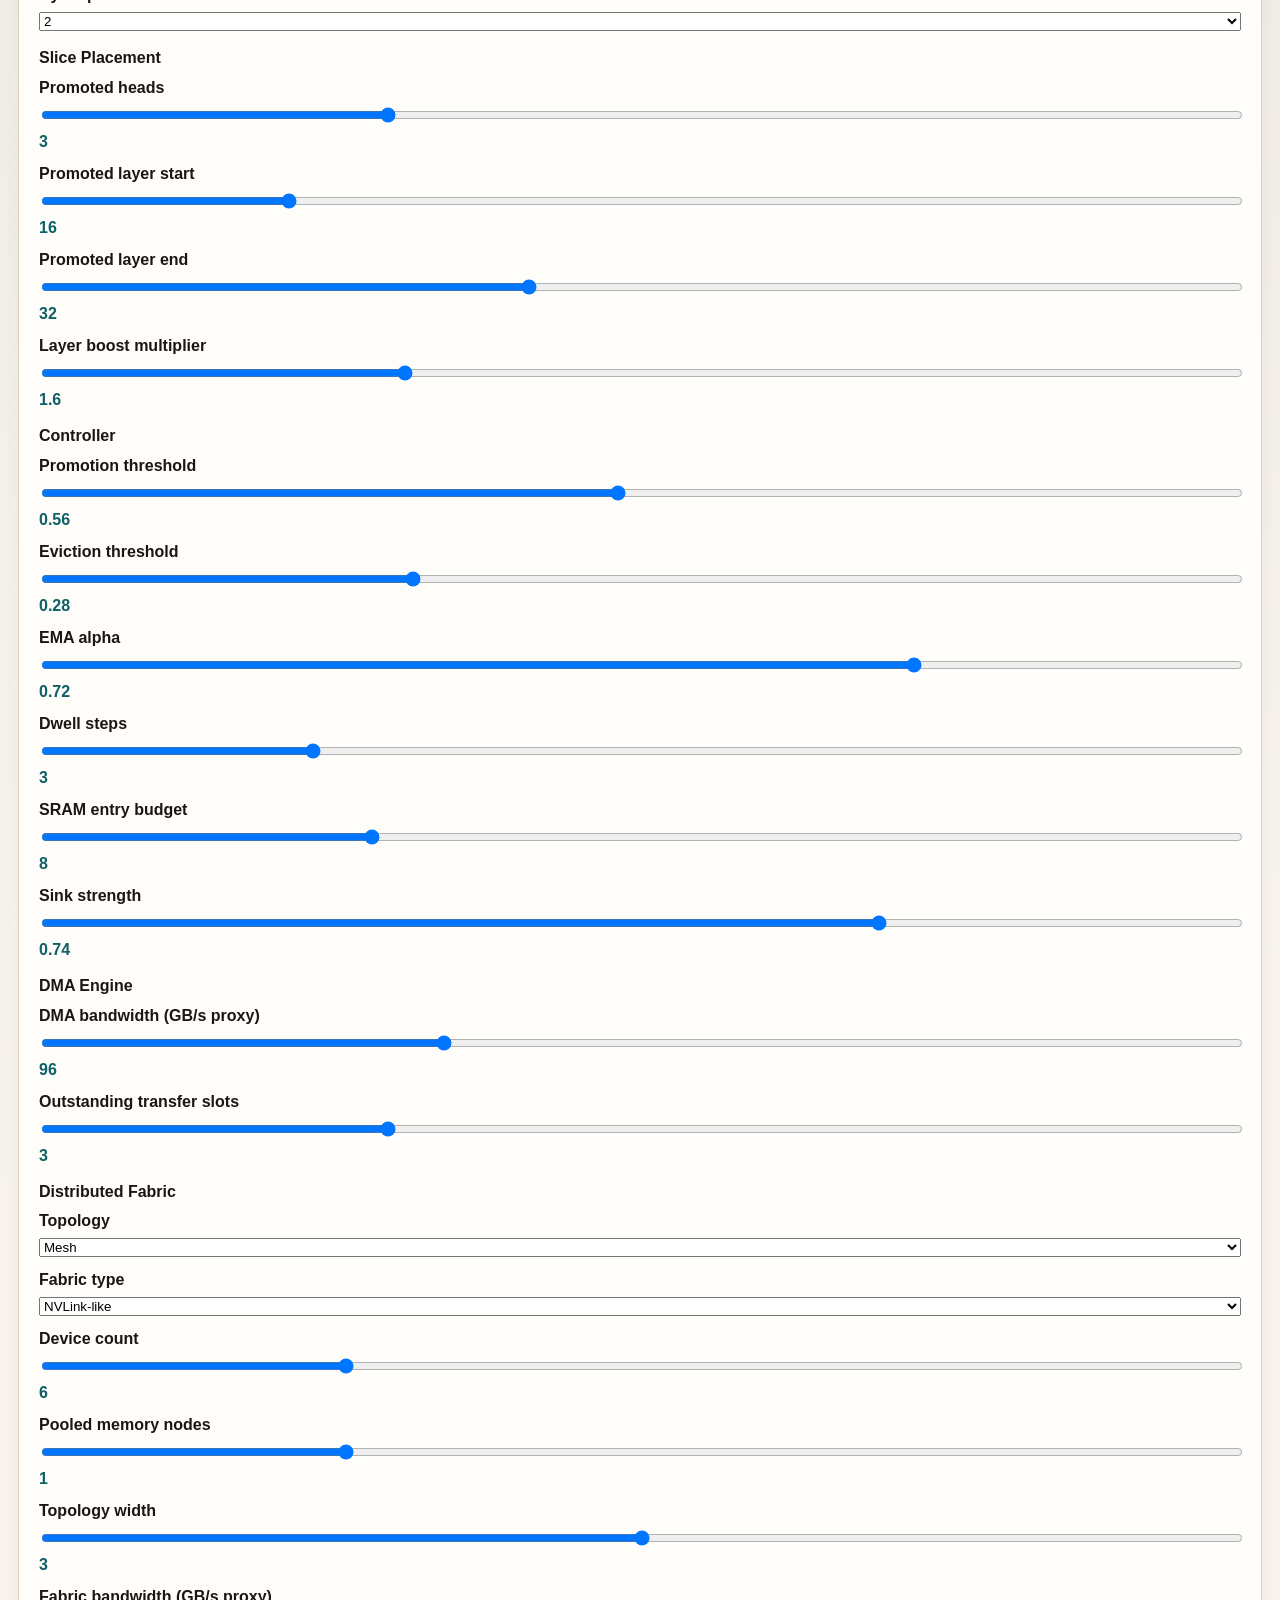
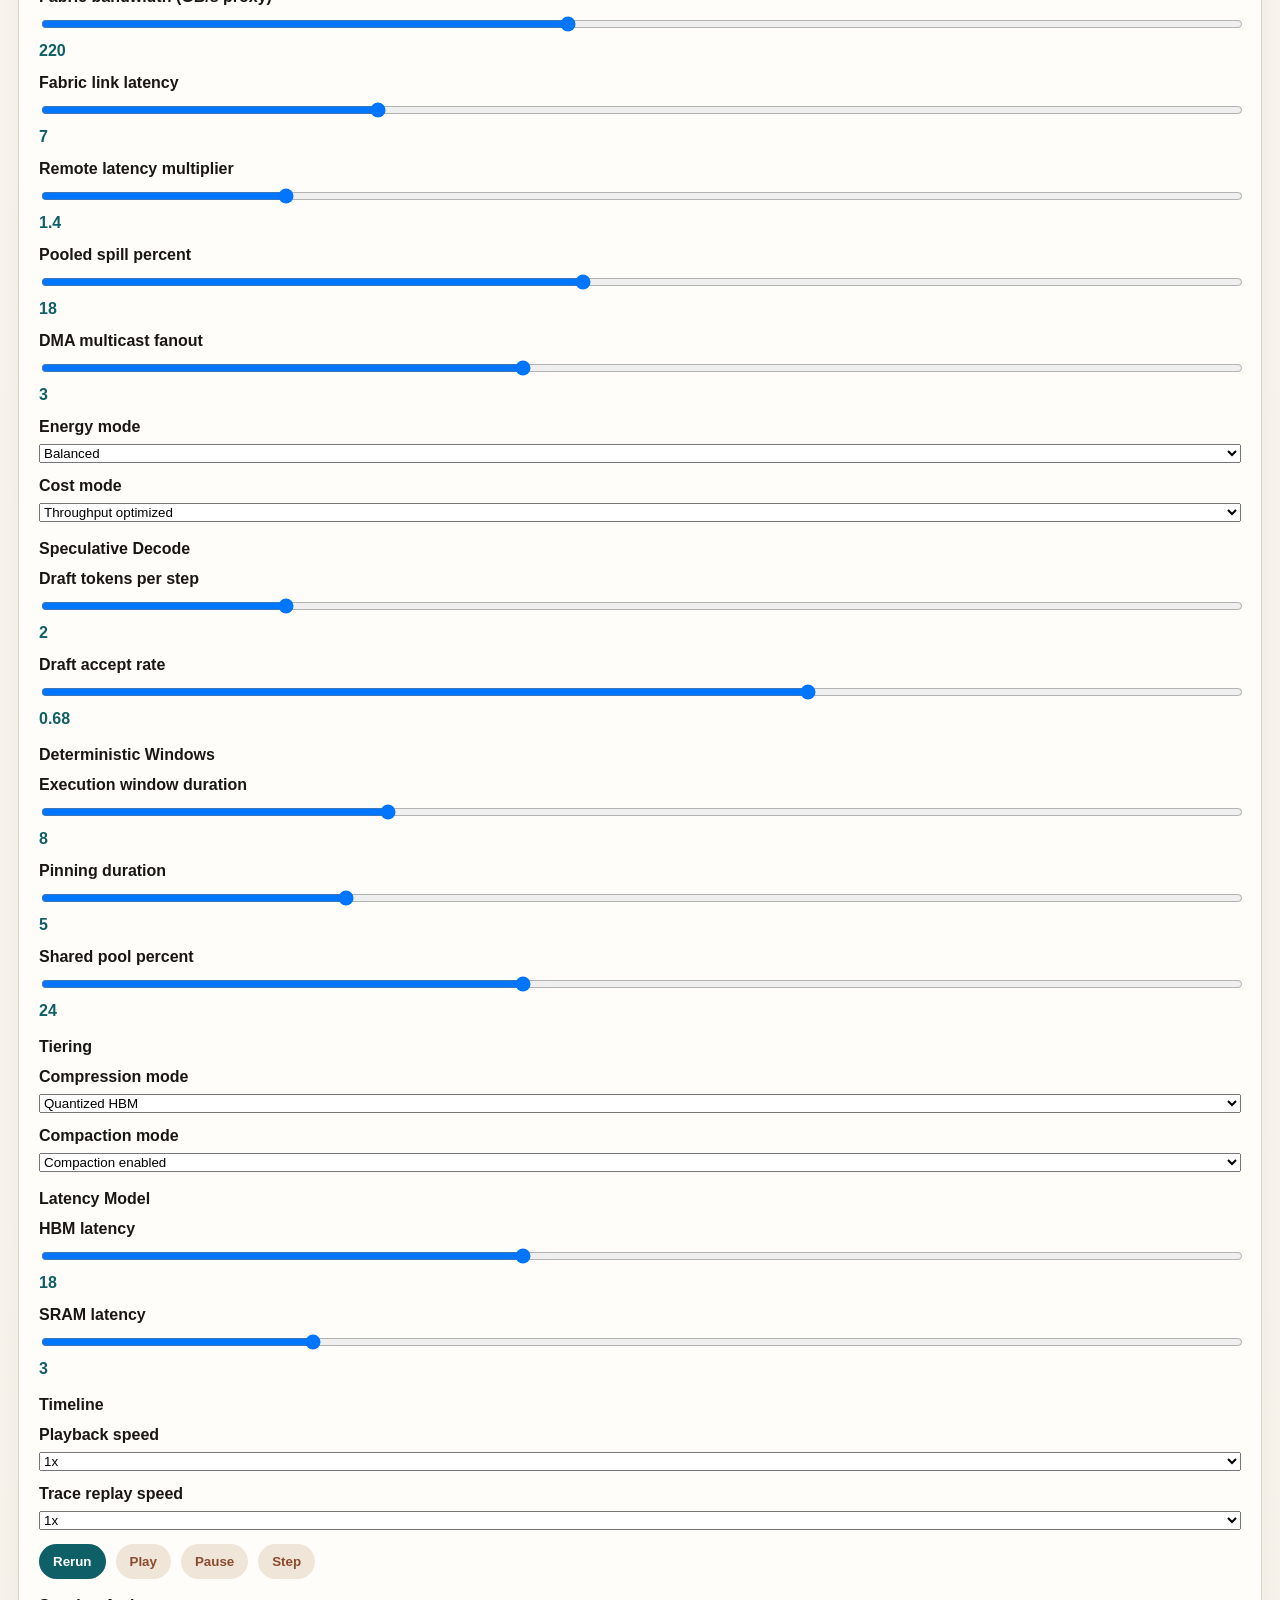
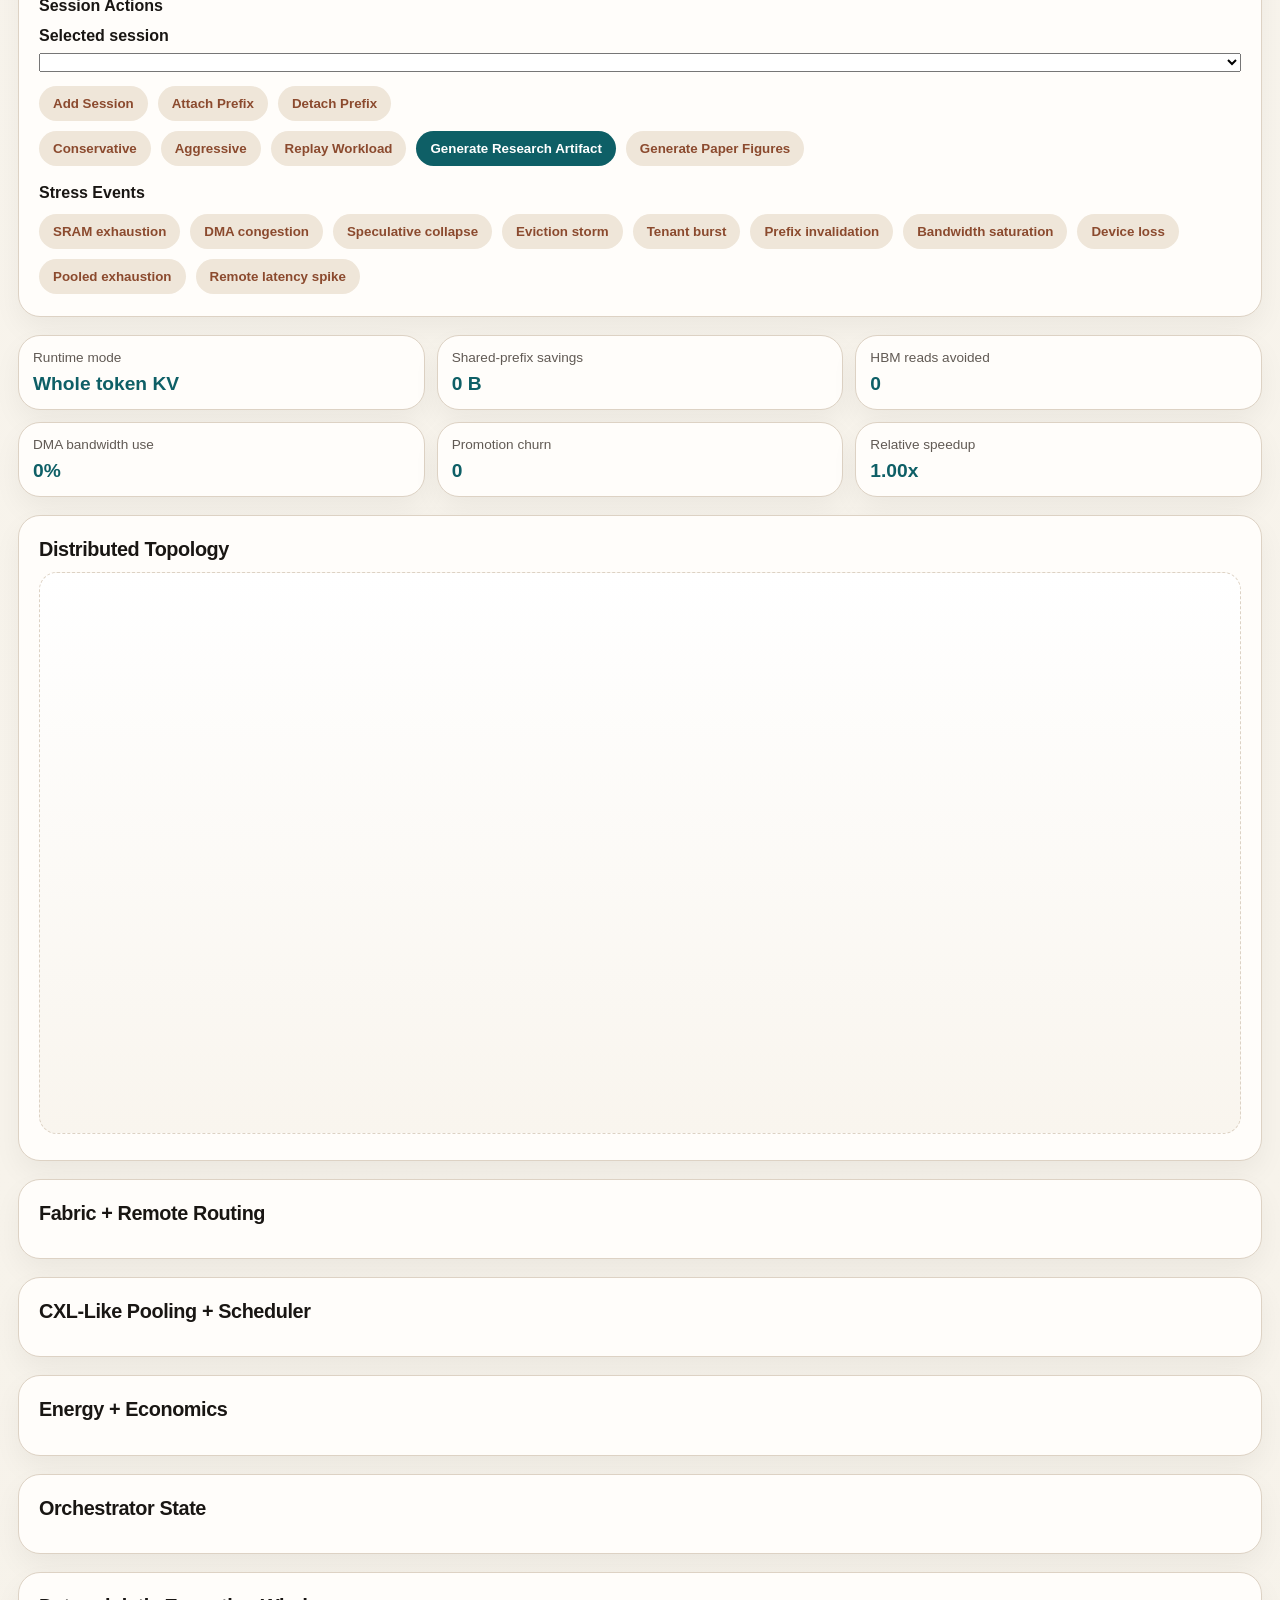
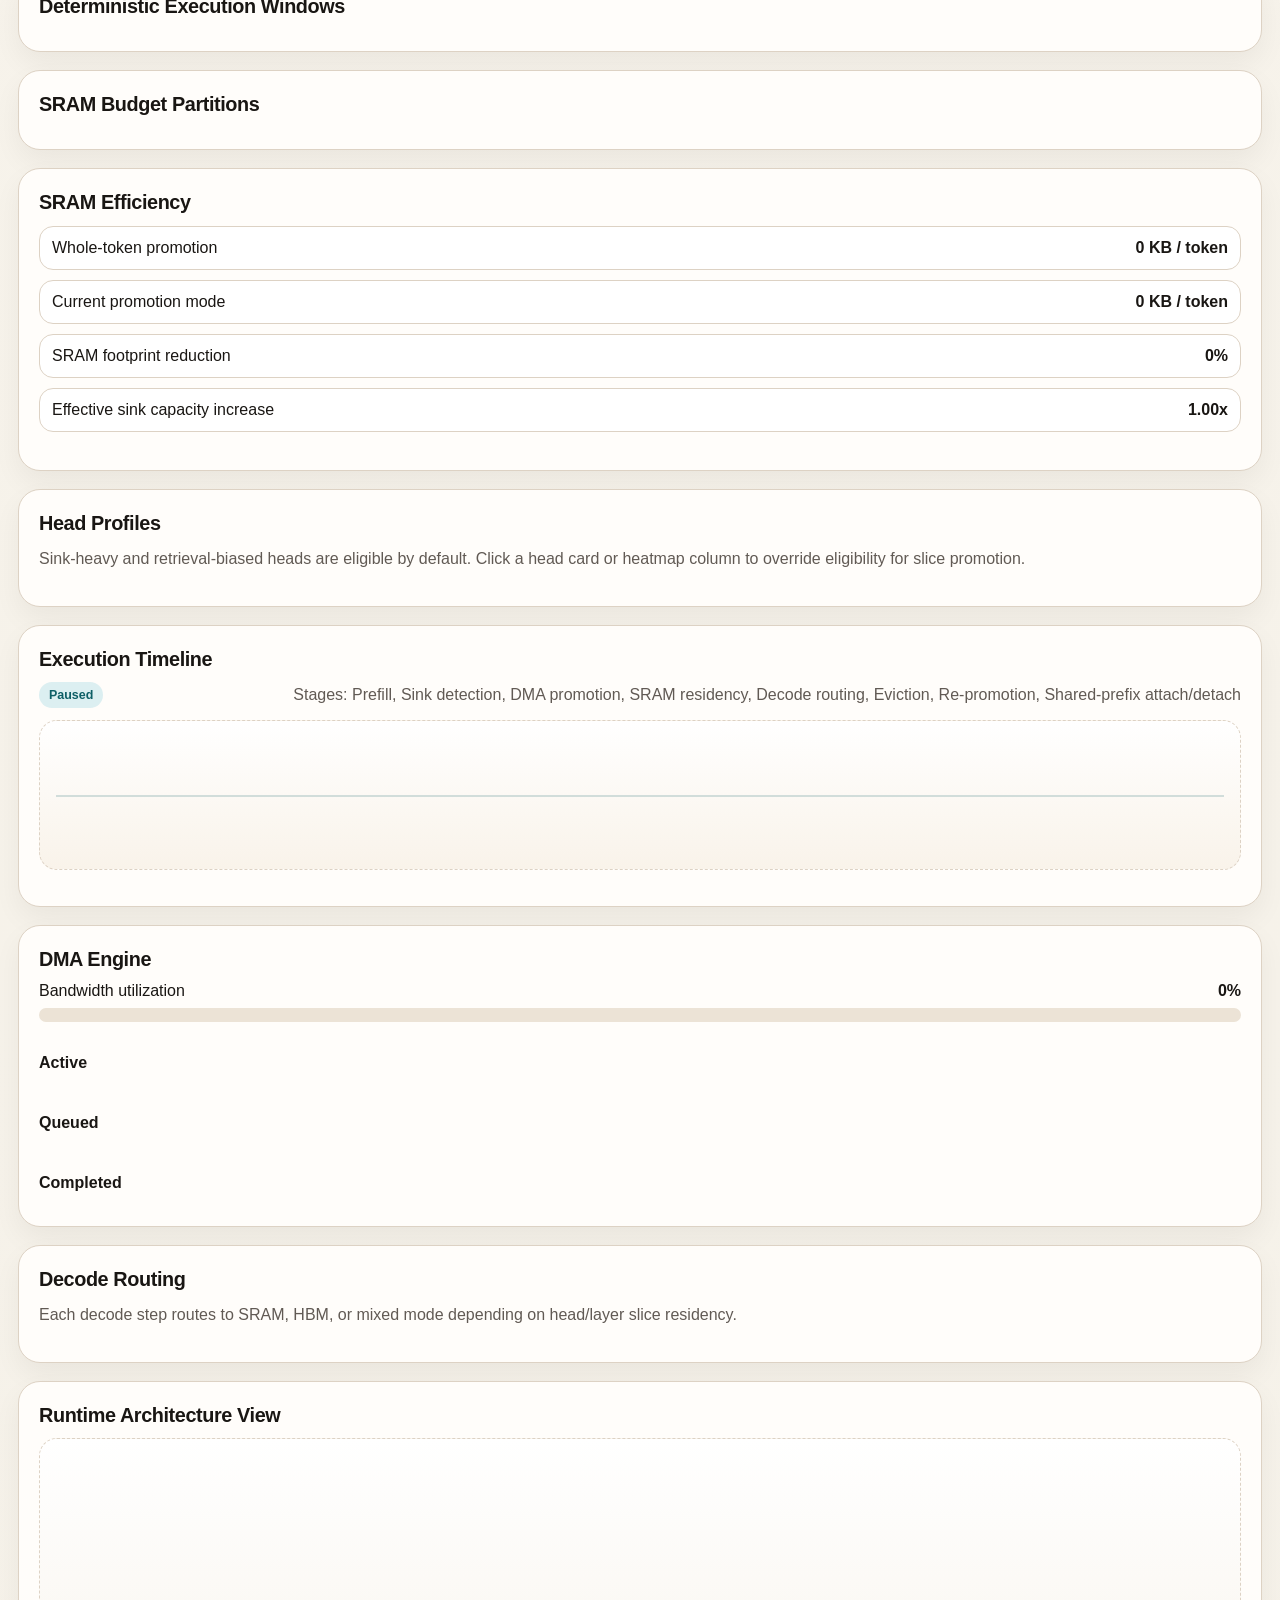
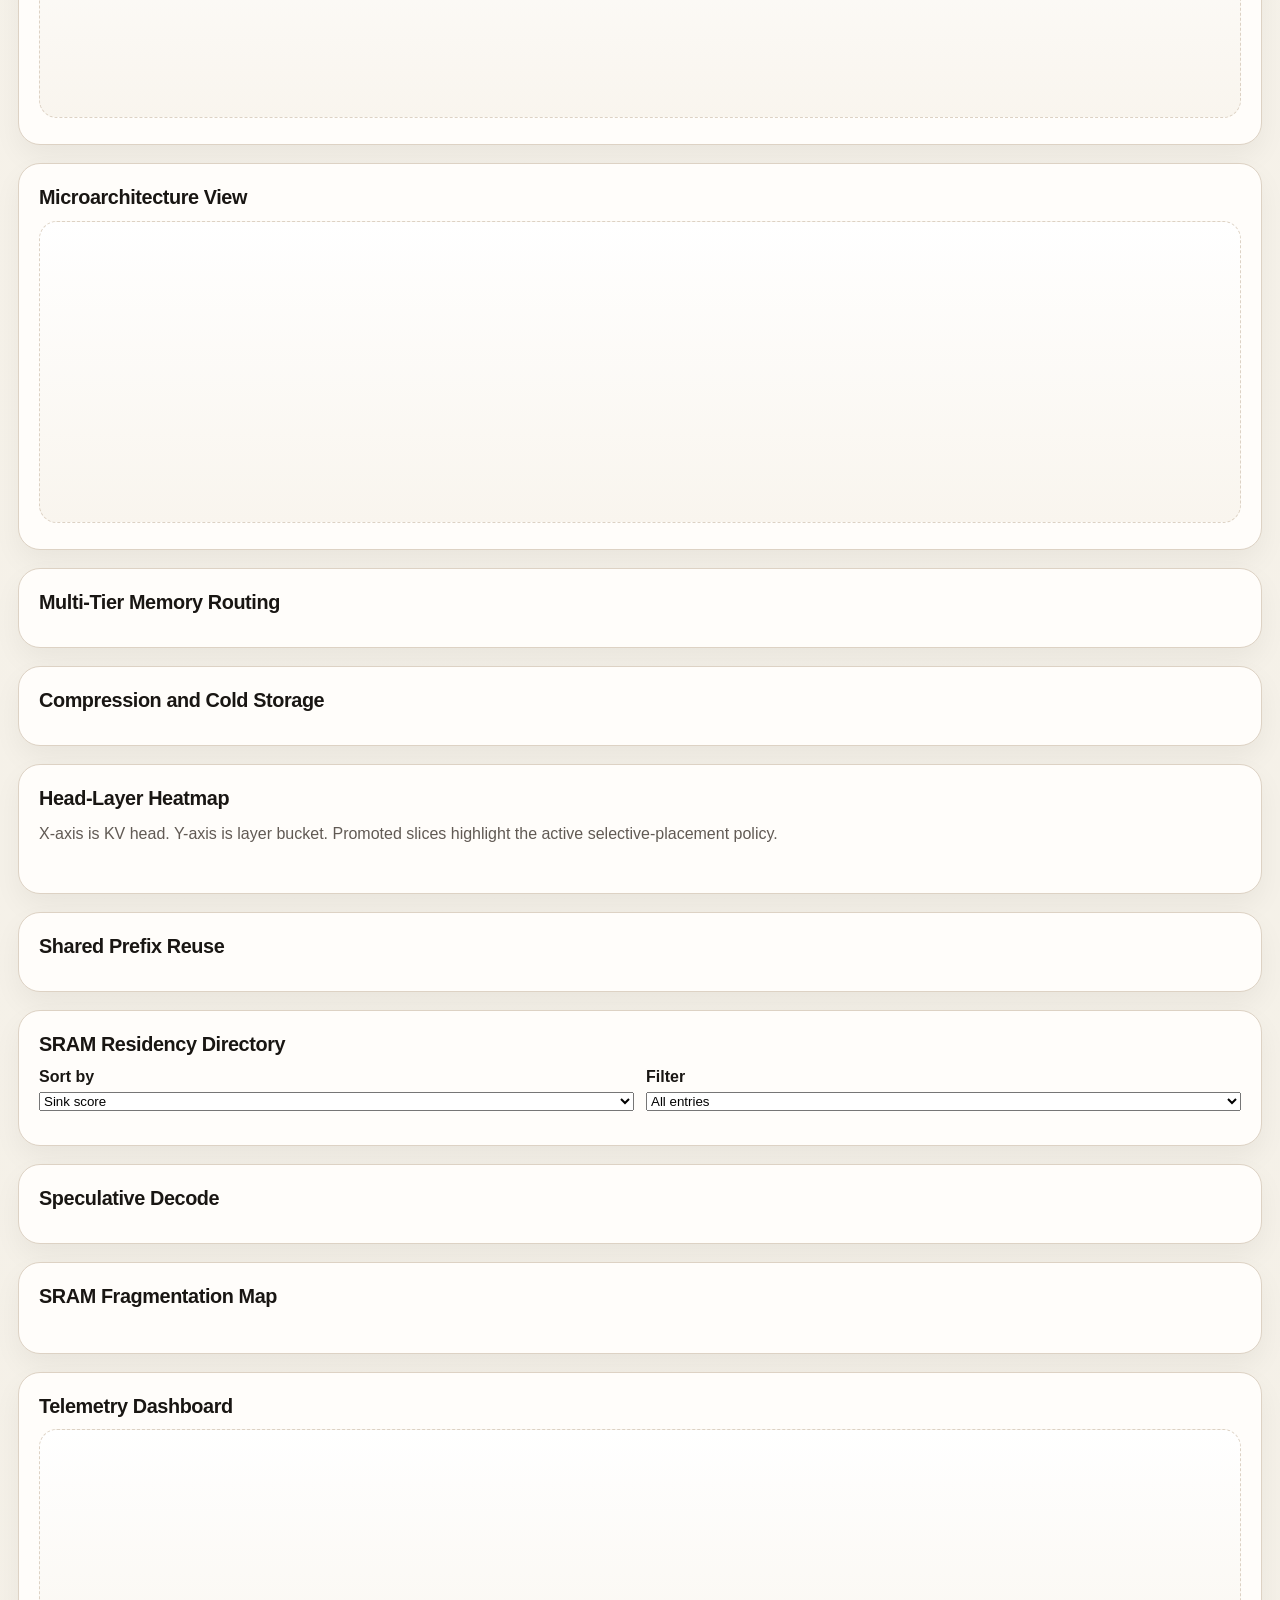
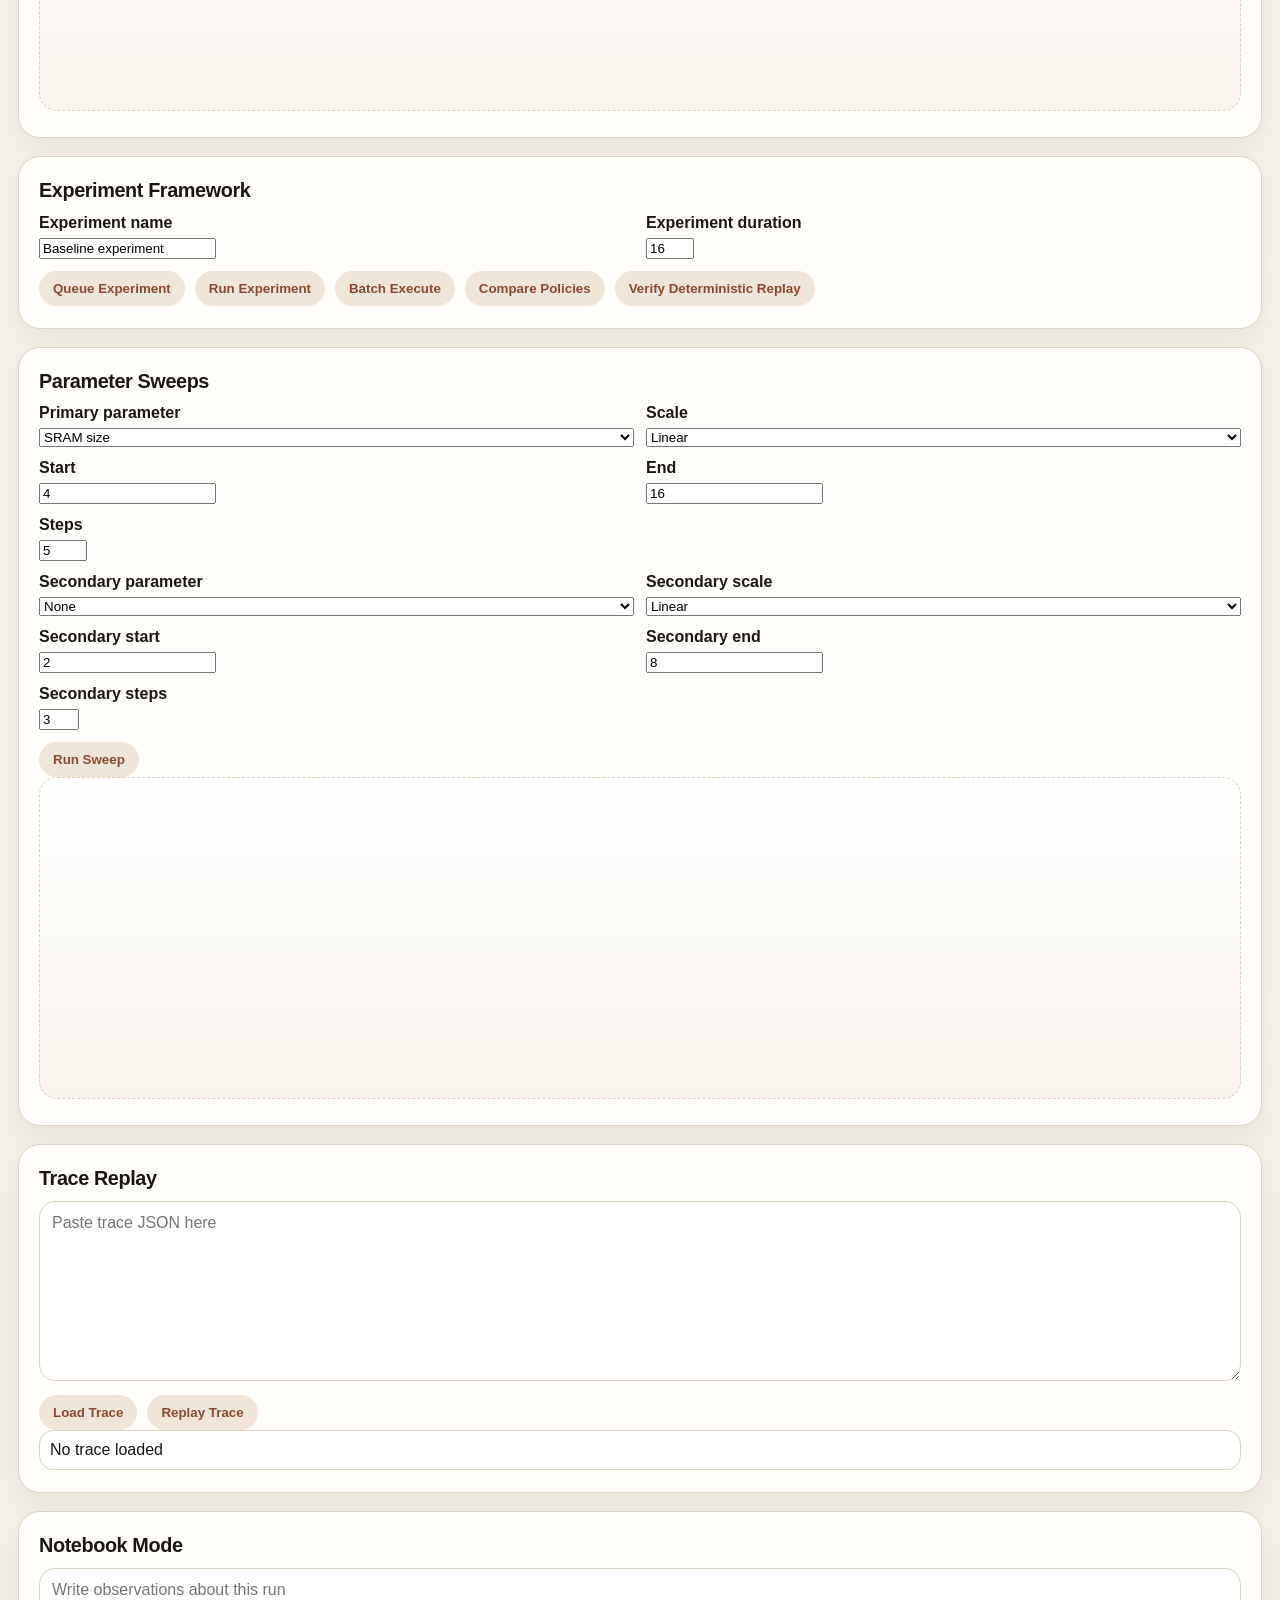
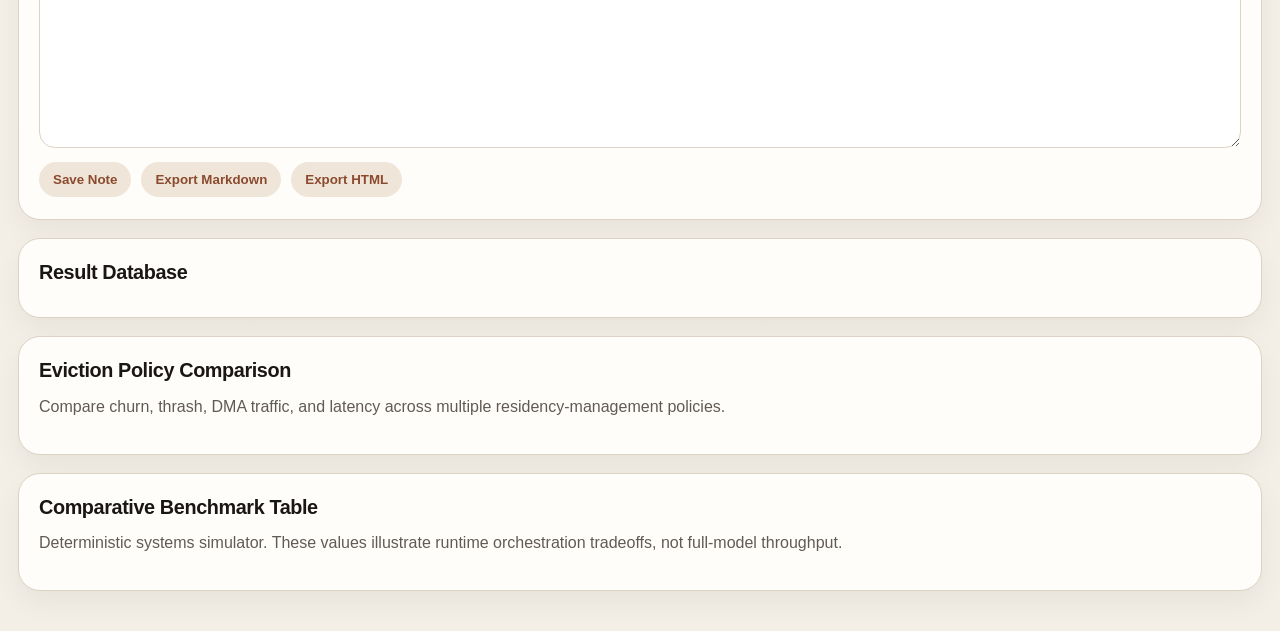
==== commit e658c35d: "Add distributed memory fabric simulation" ====
--- a/index.html
+++ b/index.html
@@ -73,6 +73,18 @@
         </label>
 
         <label>
+          <span>Distributed placement policy</span>
+          <select id="distributedPlacementPolicy">
+            <option value="local-first">Local-first</option>
+            <option value="topology-aware">Topology-aware</option>
+            <option value="latency-aware">Latency-aware</option>
+            <option value="bandwidth-aware">Bandwidth-aware</option>
+            <option value="pooled-memory-optimized">Pooled-memory optimized</option>
+            <option value="sink-density-optimized">Sink-density optimized</option>
+          </select>
+        </label>
+
+        <label>
           <span>Workload preset</span>
           <select id="workloadPreset">
             <option value="chatbot-assistant">Chatbot assistant</option>
@@ -82,6 +94,10 @@
             <option value="multi-agent-orchestration">Multi-agent orchestration</option>
             <option value="speculative-decode-stress">Speculative decode stress</option>
             <option value="multi-tenant-enterprise-serving">Multi-tenant enterprise serving</option>
+            <option value="hyperscale-chatbot-serving">Hyperscale chatbot serving</option>
+            <option value="retrieval-heavy-cluster">Retrieval-heavy cluster</option>
+            <option value="pooled-memory-constrained-deployment">Pooled-memory constrained deployment</option>
+            <option value="edge-cloud-hybrid-inference">Edge-cloud hybrid inference</option>
           </select>
         </label>
 
@@ -206,6 +222,83 @@
           <span>Outstanding transfer slots</span>
           <input id="dmaSlots" type="range" min="1" max="8" value="3">
           <strong id="dmaSlotsValue">3</strong>
+        </label>
+
+        <h3>Distributed Fabric</h3>
+        <label>
+          <span>Topology</span>
+          <select id="topologyType">
+            <option value="1d">1D</option>
+            <option value="mesh">Mesh</option>
+            <option value="fat-tree">Fat-tree</option>
+            <option value="star">Star</option>
+            <option value="custom">Custom</option>
+          </select>
+        </label>
+        <label>
+          <span>Fabric type</span>
+          <select id="fabricType">
+            <option value="pcie-like">PCIe-like</option>
+            <option value="nvlink-like">NVLink-like</option>
+            <option value="cxl-like">CXL-like</option>
+            <option value="ethernet-rdma-like">Ethernet/RDMA-like</option>
+          </select>
+        </label>
+        <label>
+          <span>Device count</span>
+          <input id="deviceCount" type="range" min="4" max="12" value="6">
+          <strong id="deviceCountValue">6</strong>
+        </label>
+        <label>
+          <span>Pooled memory nodes</span>
+          <input id="pooledMemoryNodes" type="range" min="0" max="4" value="1">
+          <strong id="pooledMemoryNodesValue">1</strong>
+        </label>
+        <label>
+          <span>Topology width</span>
+          <input id="topologyWidth" type="range" min="2" max="4" value="3">
+          <strong id="topologyWidthValue">3</strong>
+        </label>
+        <label>
+          <span>Fabric bandwidth (GB/s proxy)</span>
+          <input id="fabricBandwidth" type="range" min="80" max="400" step="20" value="220">
+          <strong id="fabricBandwidthValue">220</strong>
+        </label>
+        <label>
+          <span>Fabric link latency</span>
+          <input id="fabricLinkLatency" type="range" min="2" max="20" value="7">
+          <strong id="fabricLinkLatencyValue">7</strong>
+        </label>
+        <label>
+          <span>Remote latency multiplier</span>
+          <input id="remoteLatencyMultiplier" type="range" min="1" max="3" step="0.1" value="1.4">
+          <strong id="remoteLatencyMultiplierValue">1.4</strong>
+        </label>
+        <label>
+          <span>Pooled spill percent</span>
+          <input id="pooledSpillPercent" type="range" min="0" max="40" value="18">
+          <strong id="pooledSpillPercentValue">18</strong>
+        </label>
+        <label>
+          <span>DMA multicast fanout</span>
+          <input id="multicastFanout" type="range" min="1" max="6" value="3">
+          <strong id="multicastFanoutValue">3</strong>
+        </label>
+        <label>
+          <span>Energy mode</span>
+          <select id="energyMode">
+            <option value="balanced">Balanced</option>
+            <option value="conservative">Conservative</option>
+            <option value="performance">Performance</option>
+          </select>
+        </label>
+        <label>
+          <span>Cost mode</span>
+          <select id="costMode">
+            <option value="throughput-optimized">Throughput optimized</option>
+            <option value="memory-optimized">Memory optimized</option>
+            <option value="latency-premium">Latency premium</option>
+          </select>
         </label>
 
         <h3>Speculative Decode</h3>
@@ -321,6 +414,9 @@
           <button id="eventTenantBurst" class="secondary">Tenant burst</button>
           <button id="eventPrefixInvalidation" class="secondary">Prefix invalidation</button>
           <button id="eventBandwidthSaturation" class="secondary">Bandwidth saturation</button>
+          <button id="eventDeviceLoss" class="secondary">Device loss</button>
+          <button id="eventPooledExhaustion" class="secondary">Pooled exhaustion</button>
+          <button id="eventRemoteLatencySpike" class="secondary">Remote latency spike</button>
         </div>
       </aside>
 
@@ -352,6 +448,32 @@
           </article>
         </div>
 
+        <div class="gridPair">
+          <div class="panel">
+            <h2>Distributed Topology</h2>
+            <div id="topologySummary" class="telemetryCards"></div>
+            <svg id="topologySvg" class="architectureSvg" viewBox="0 0 900 420" role="img" aria-label="Distributed topology"></svg>
+          </div>
+          <div class="panel">
+            <h2>Fabric + Remote Routing</h2>
+            <div id="fabricSummary" class="telemetryCards"></div>
+            <div id="distributedRoutingTable" class="routingTable"></div>
+          </div>
+        </div>
+
+        <div class="gridPair">
+          <div class="panel">
+            <h2>CXL-Like Pooling + Scheduler</h2>
+            <div id="poolingPanel" class="telemetryCards"></div>
+            <div id="schedulerPanel" class="stackList"></div>
+          </div>
+          <div class="panel">
+            <h2>Energy + Economics</h2>
+            <div id="energyPanel" class="telemetryCards"></div>
+            <div id="economicsPanel" class="stackList"></div>
+          </div>
+        </div>
+
         <div class="panel">
           <h2>Orchestrator State</h2>
           <div id="orchestratorState" class="orchestratorGrid"></div>
@@ -704,6 +826,13 @@
   <script src="compression.js"></script>
   <script src="tiers.js"></script>
   <script src="fragmentation.js"></script>
+  <script src="topology.js"></script>
+  <script src="fabric.js"></script>
+  <script src="pooling.js"></script>
+  <script src="scheduler.js"></script>
+  <script src="migration.js"></script>
+  <script src="energy.js"></script>
+  <script src="economics.js"></script>
   <script src="orchestrator.js"></script>
   <script src="telemetry.js"></script>
   <script src="metrics.js"></script>
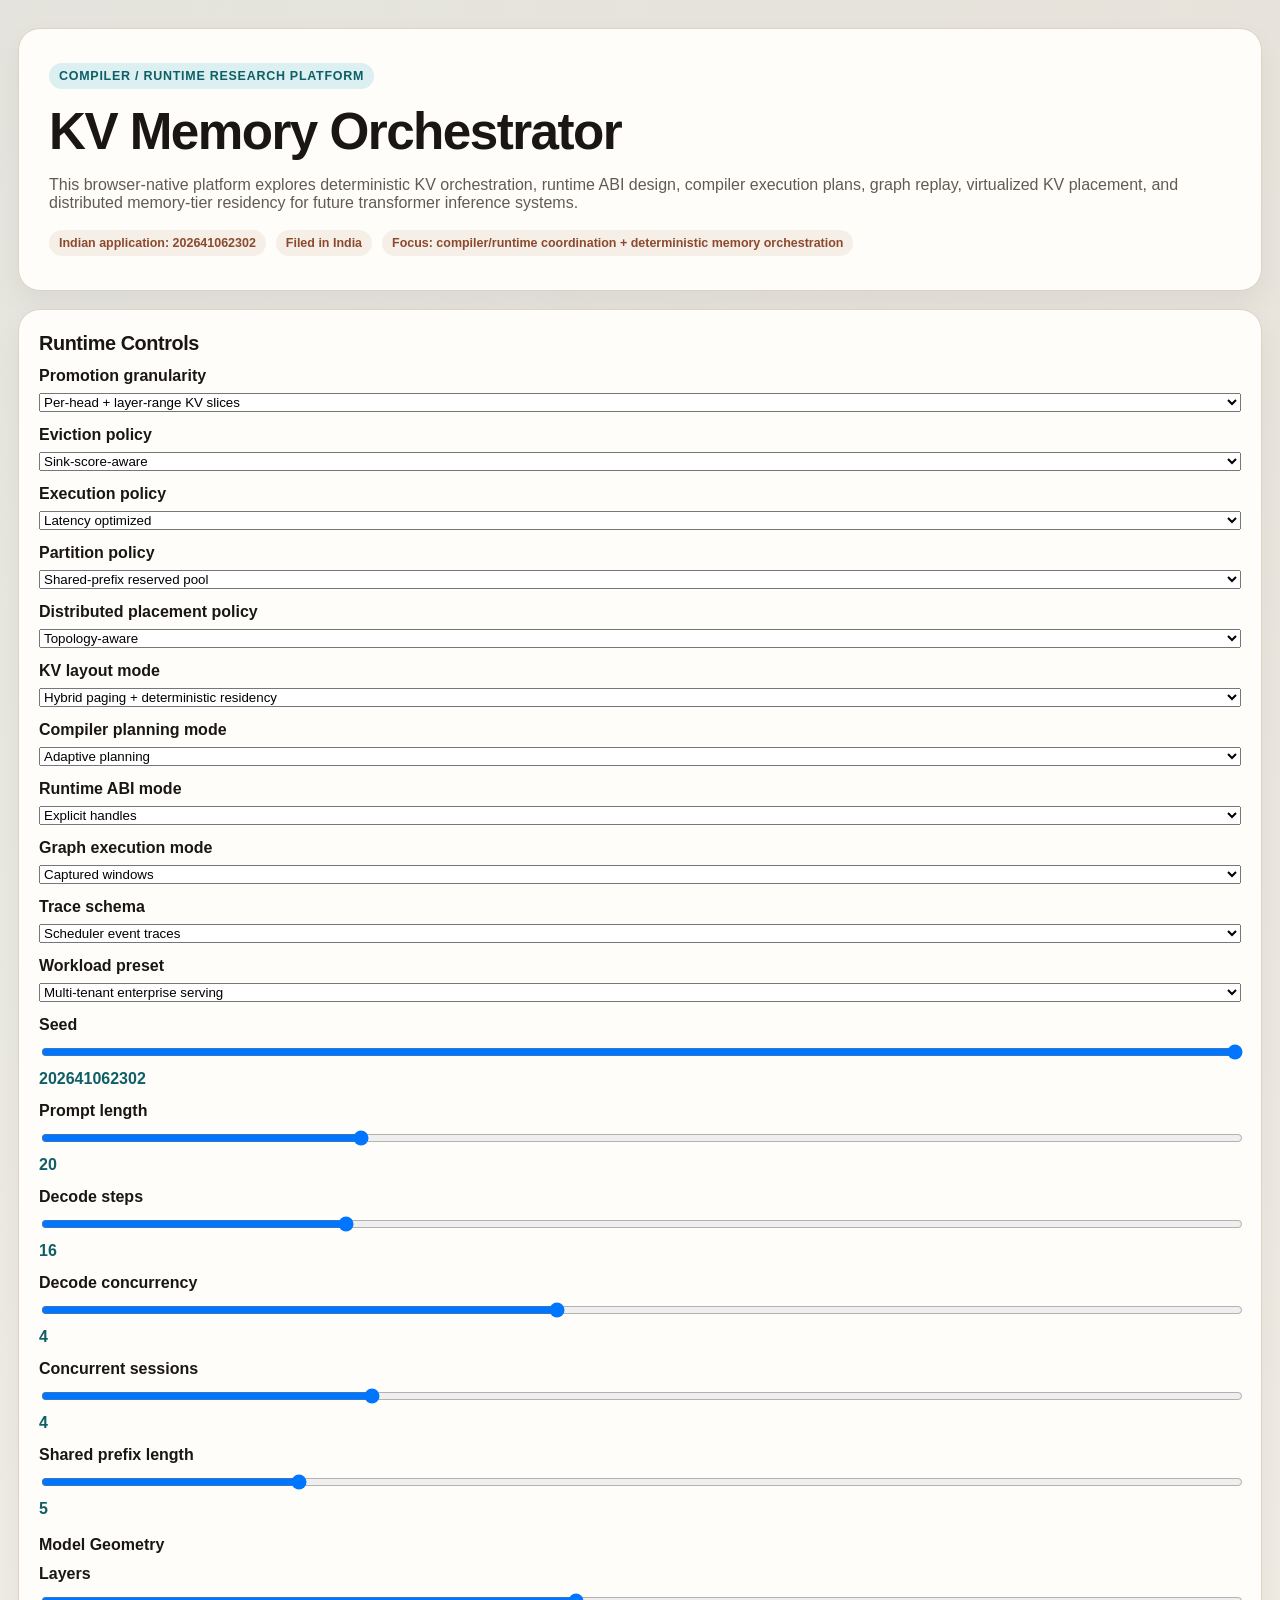
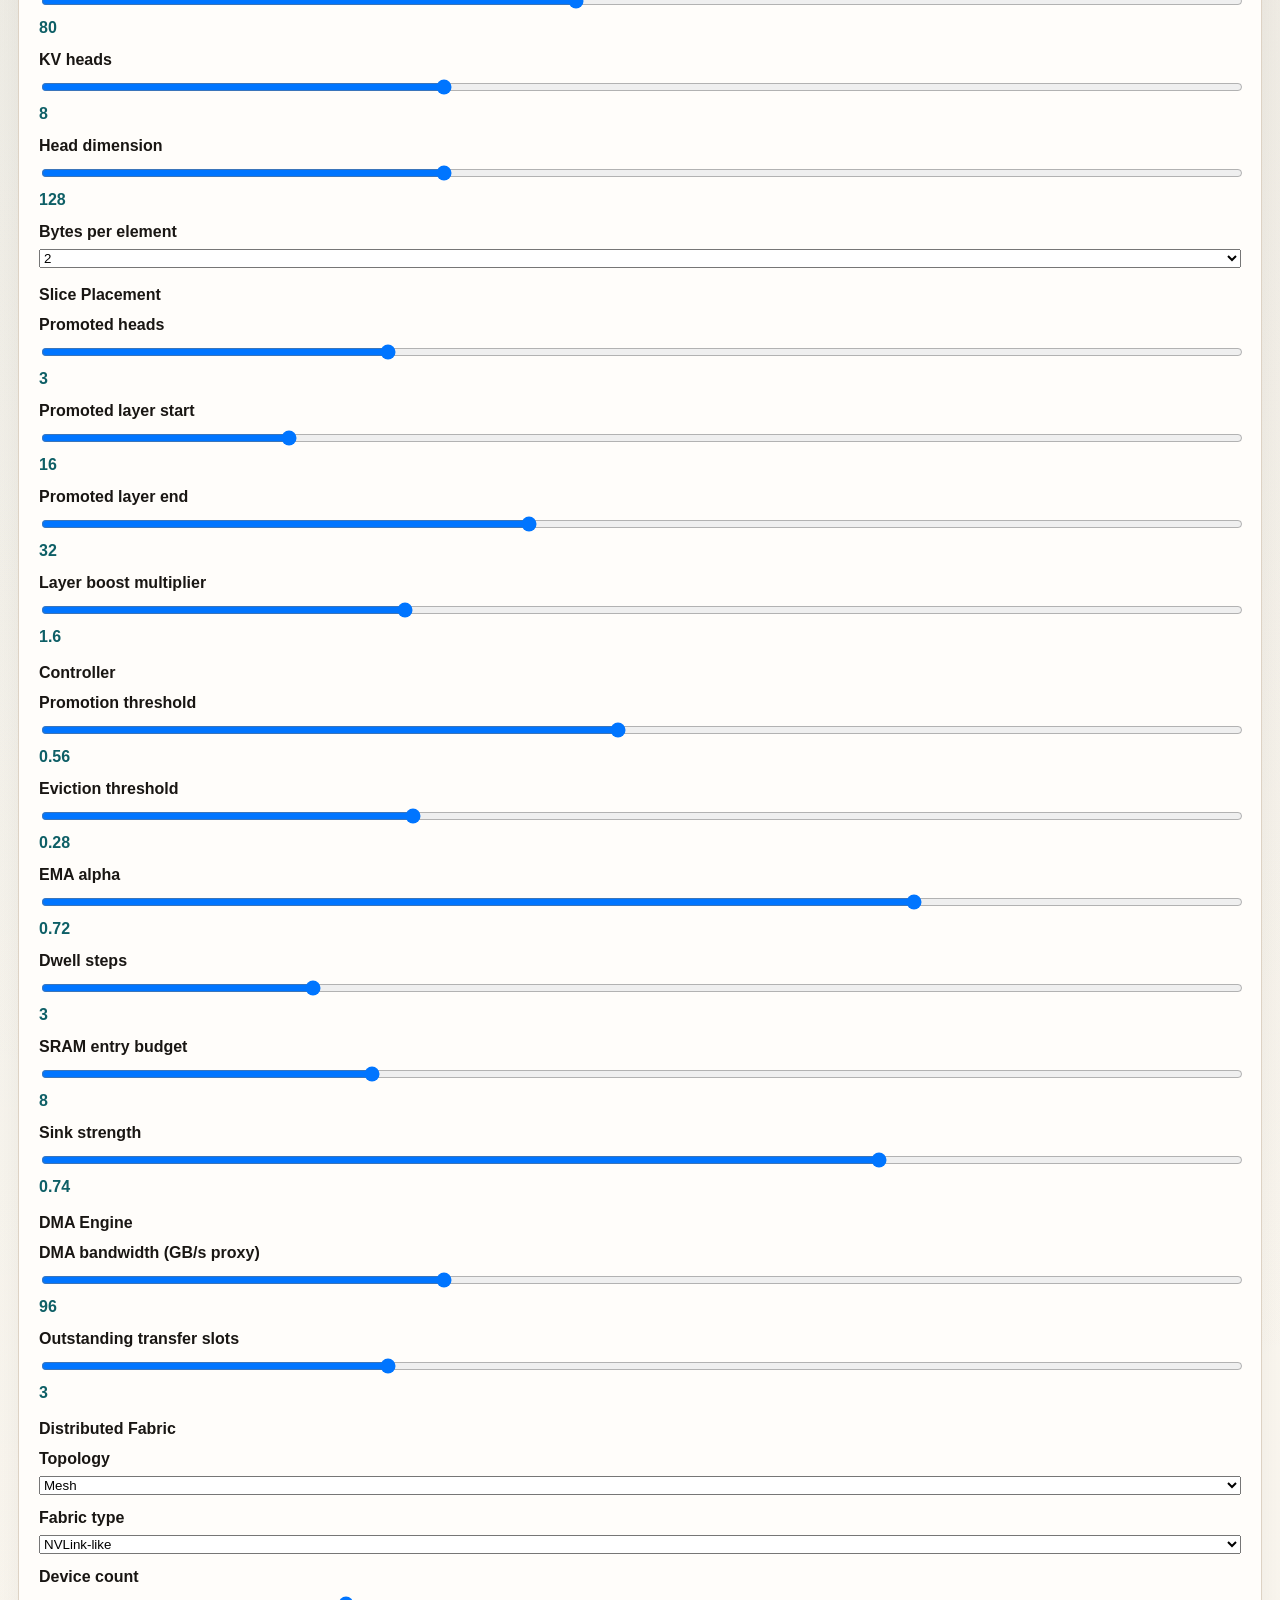
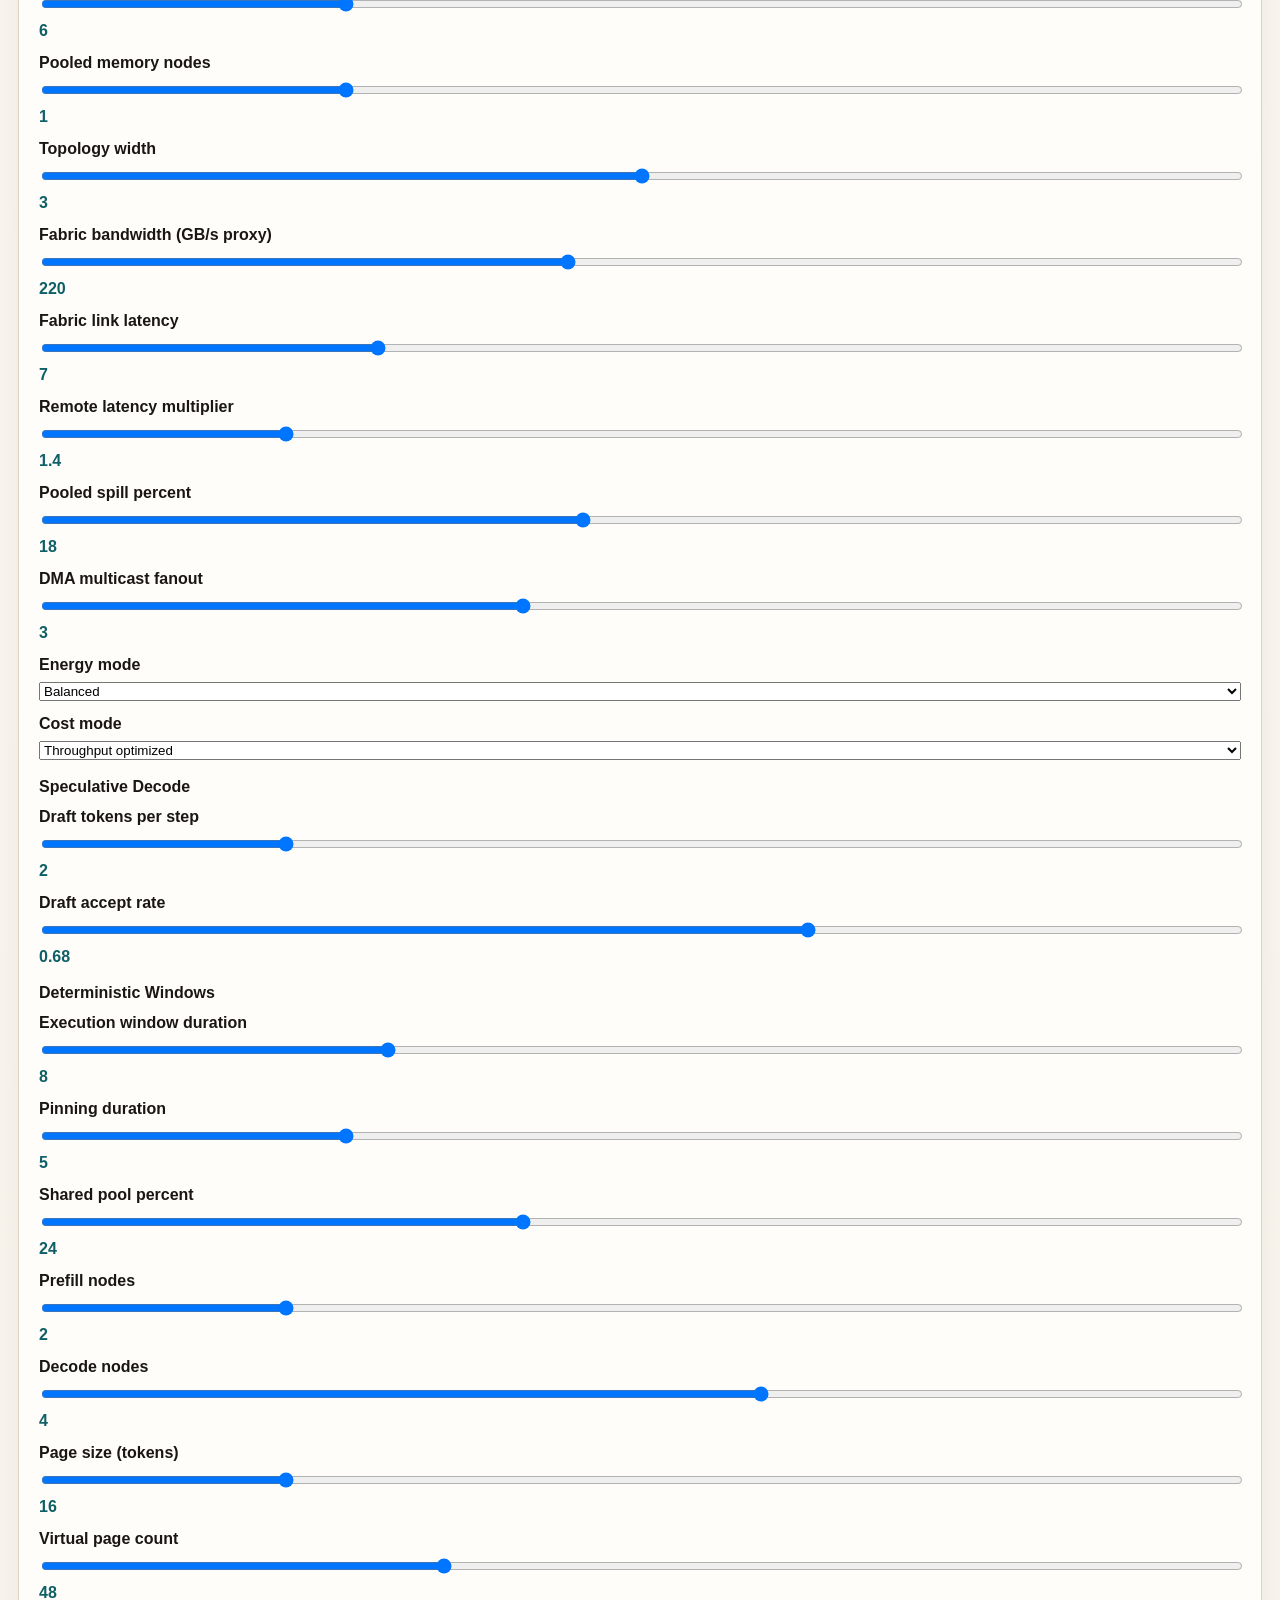
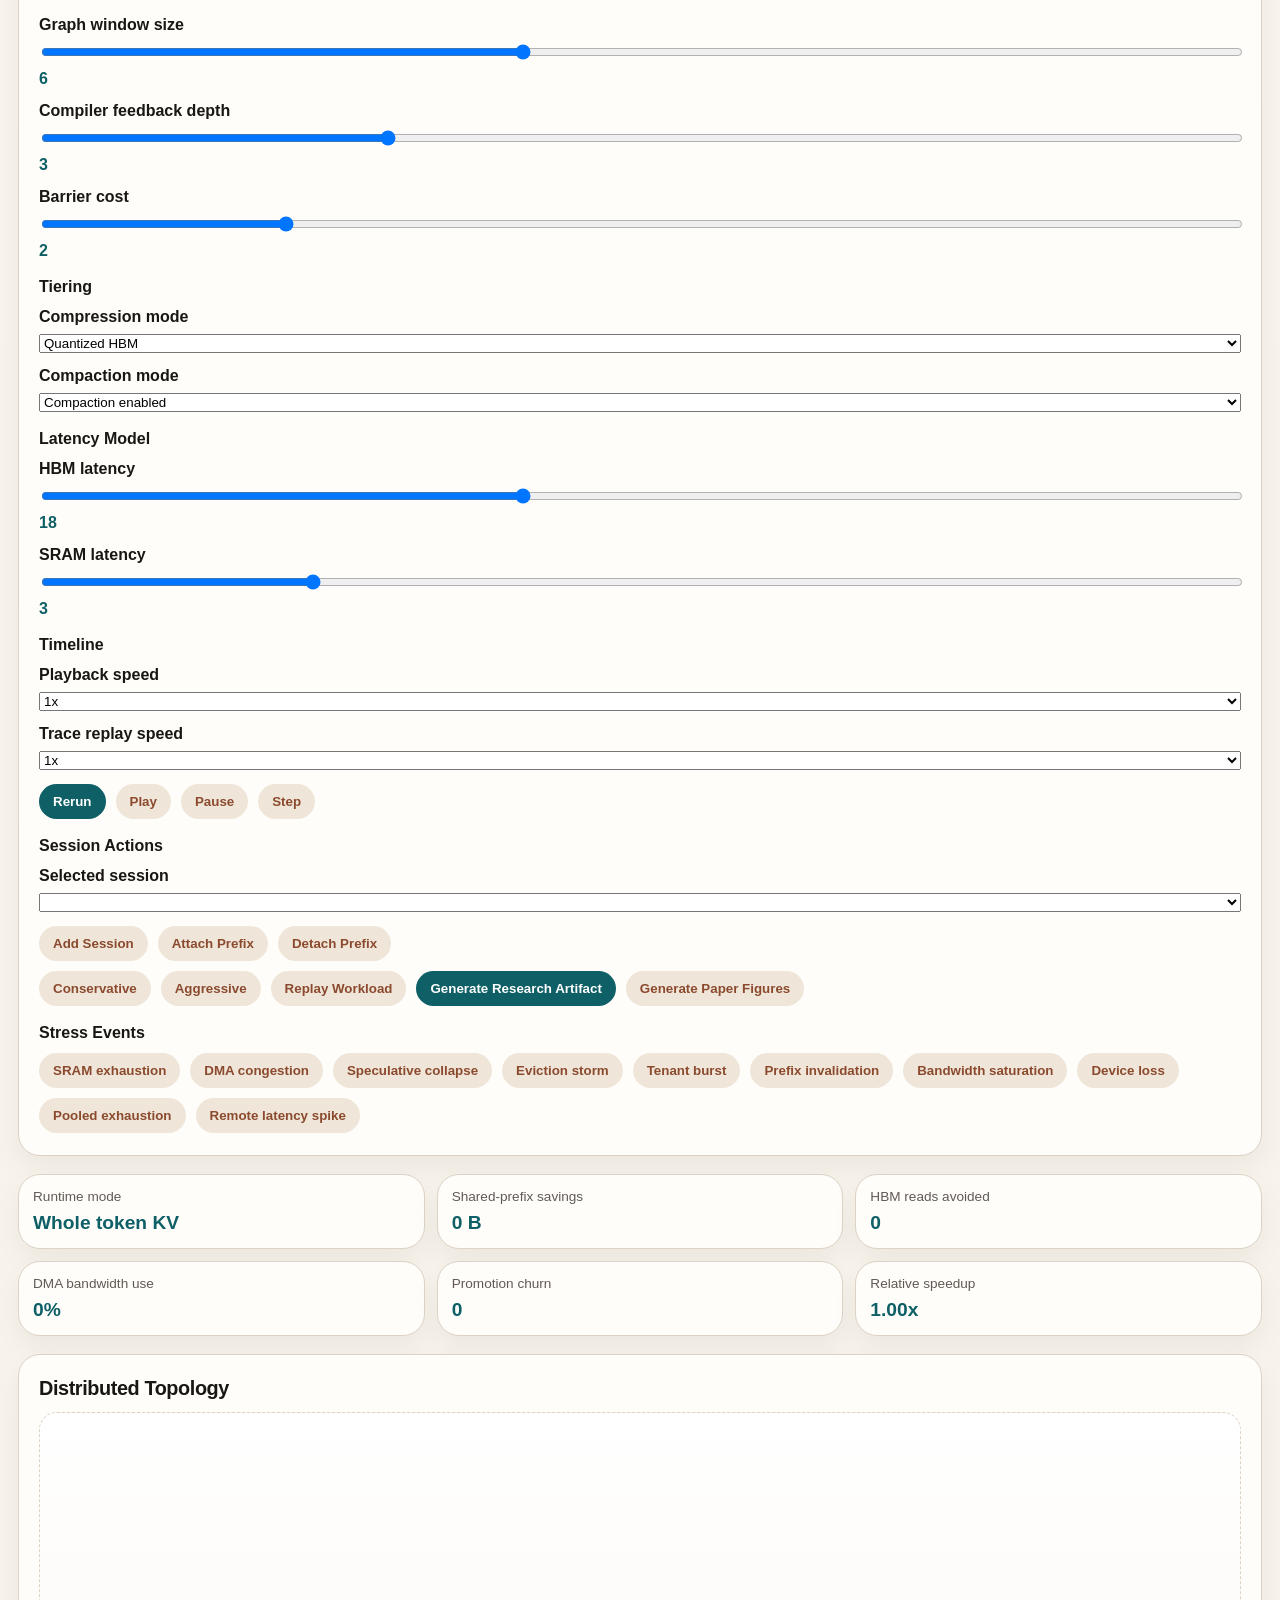
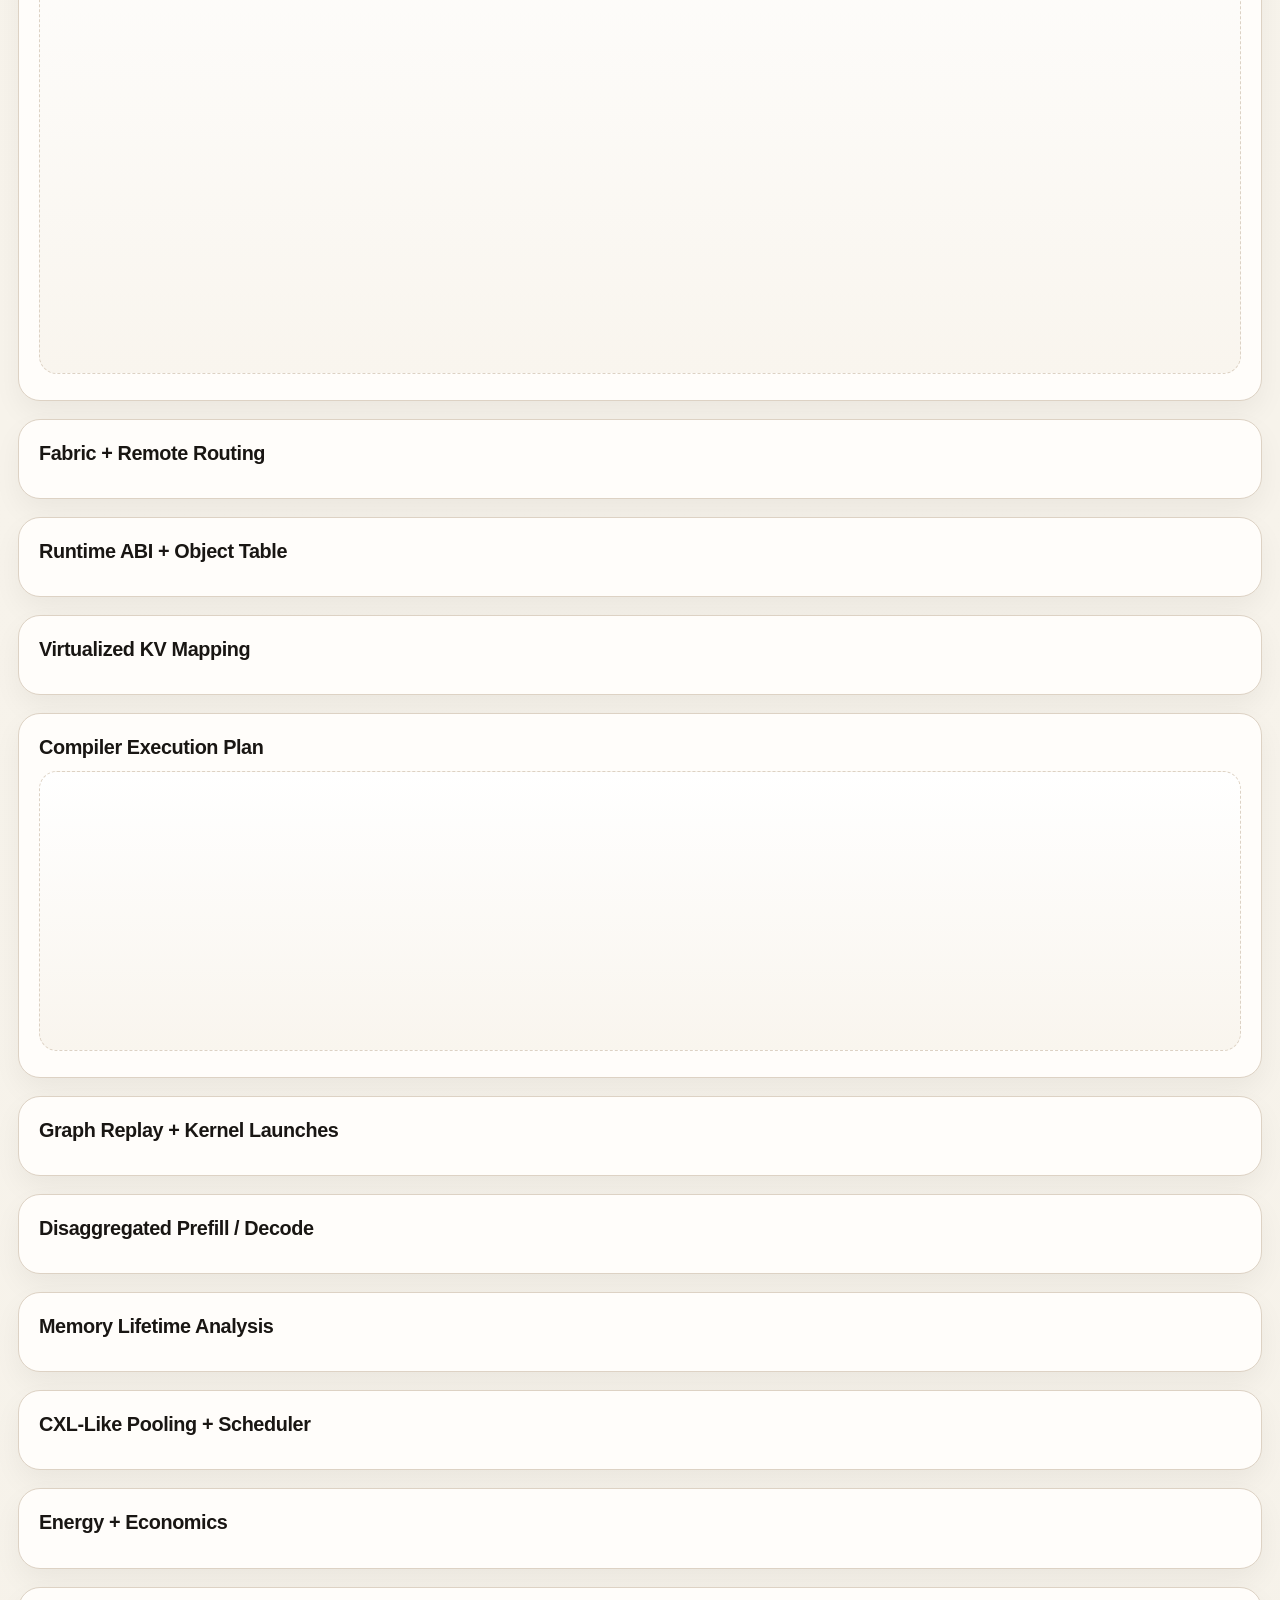
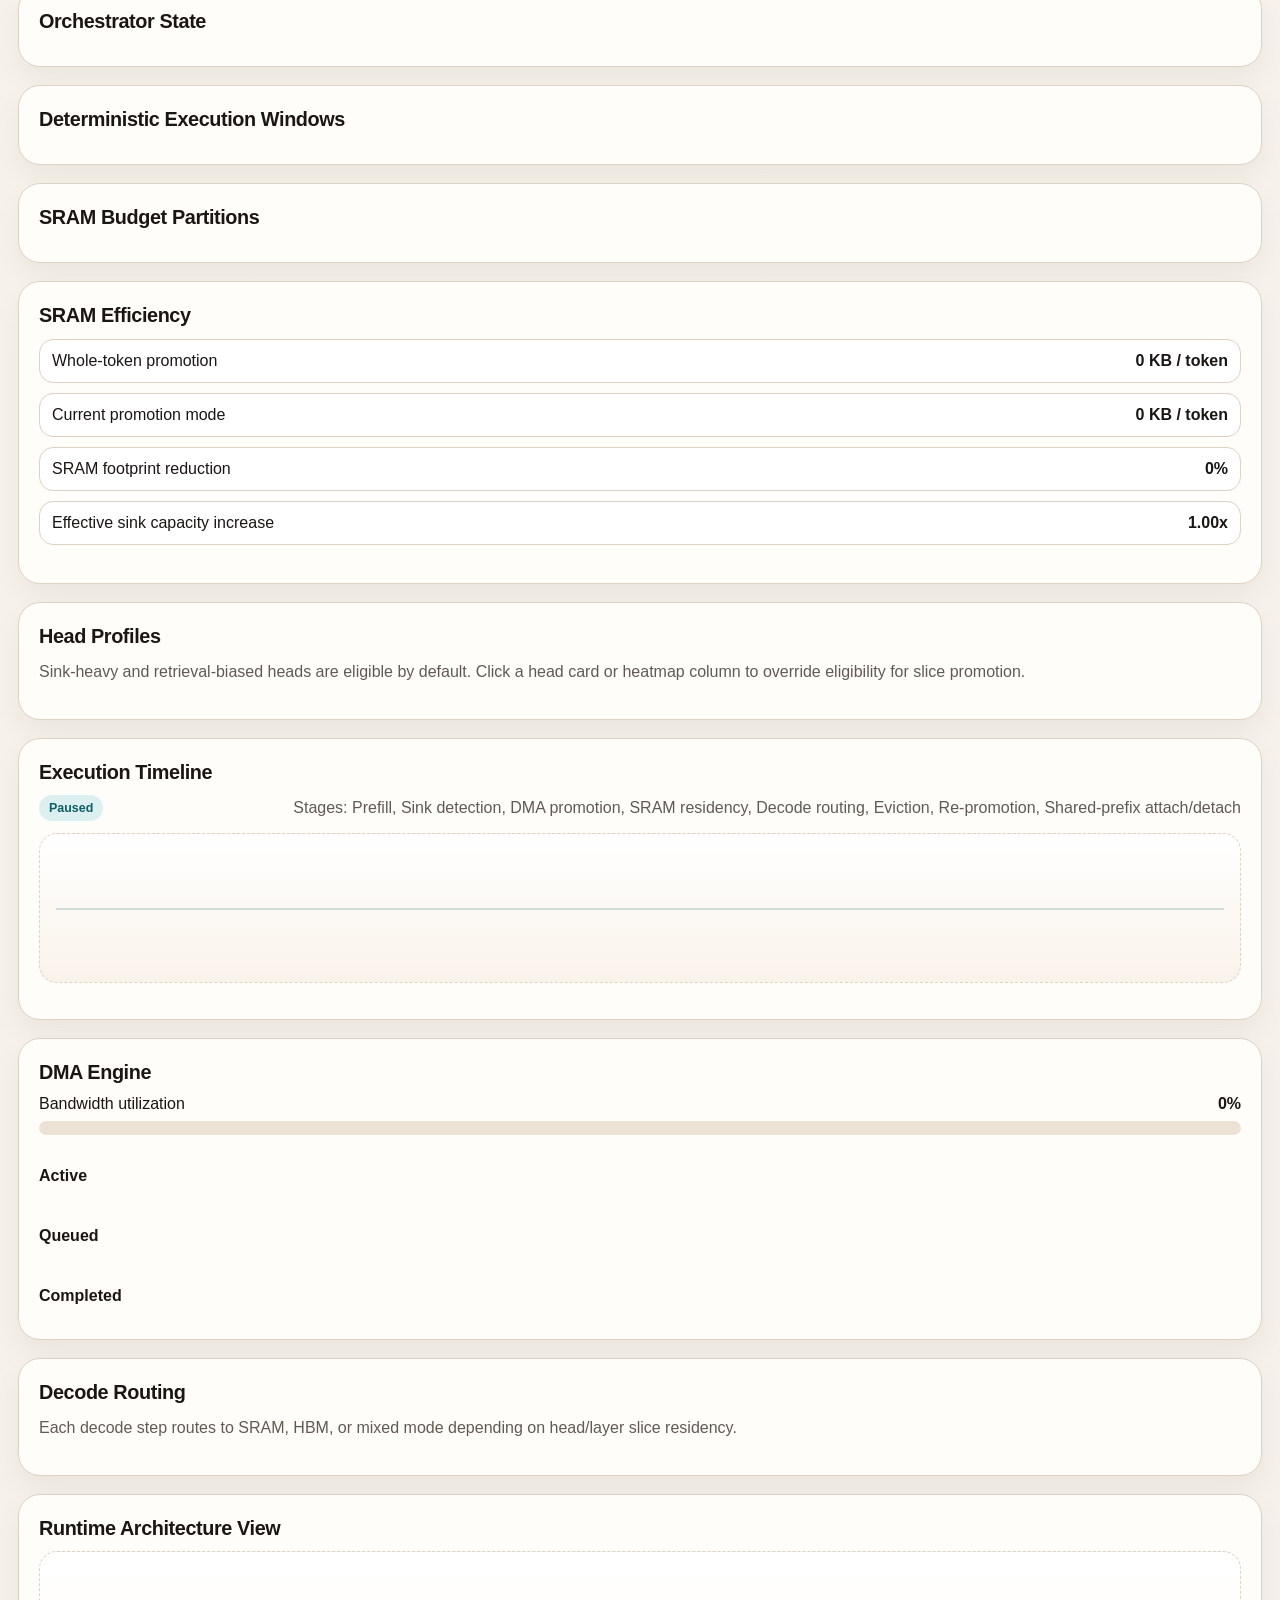
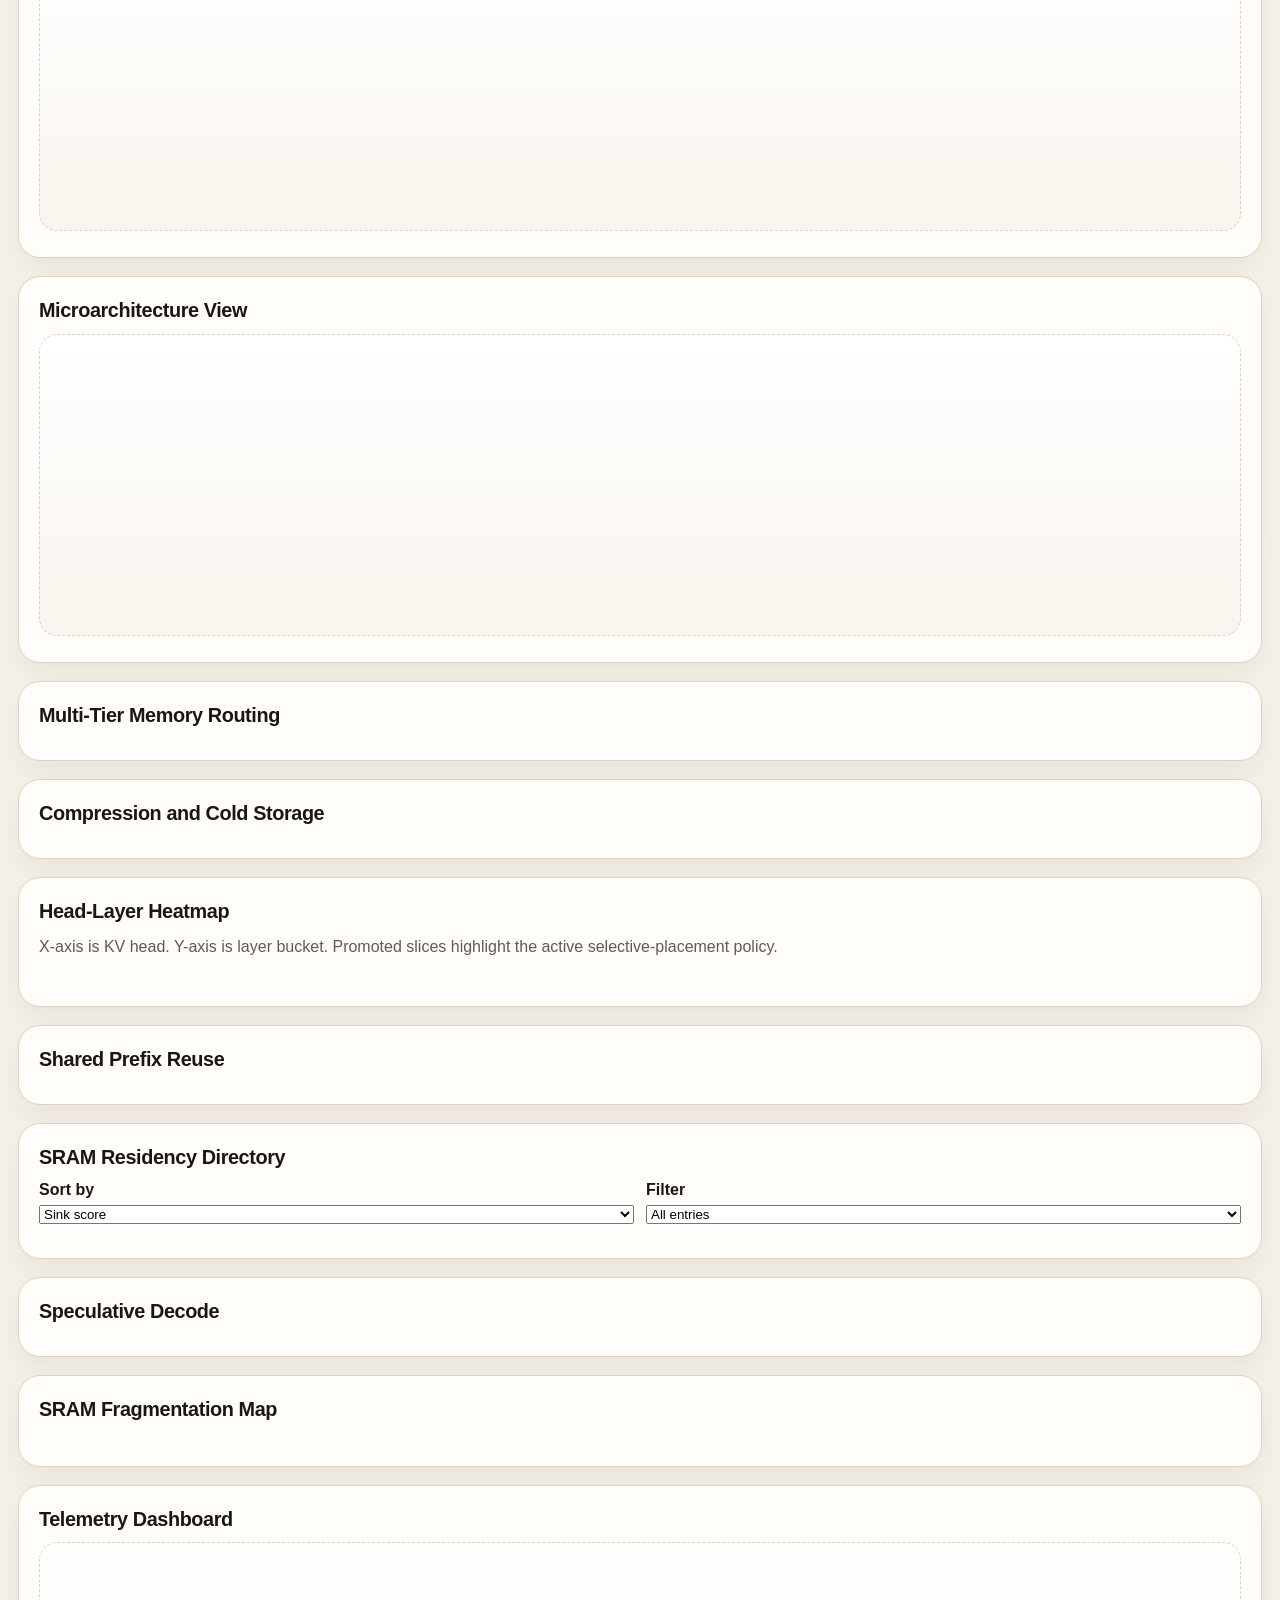
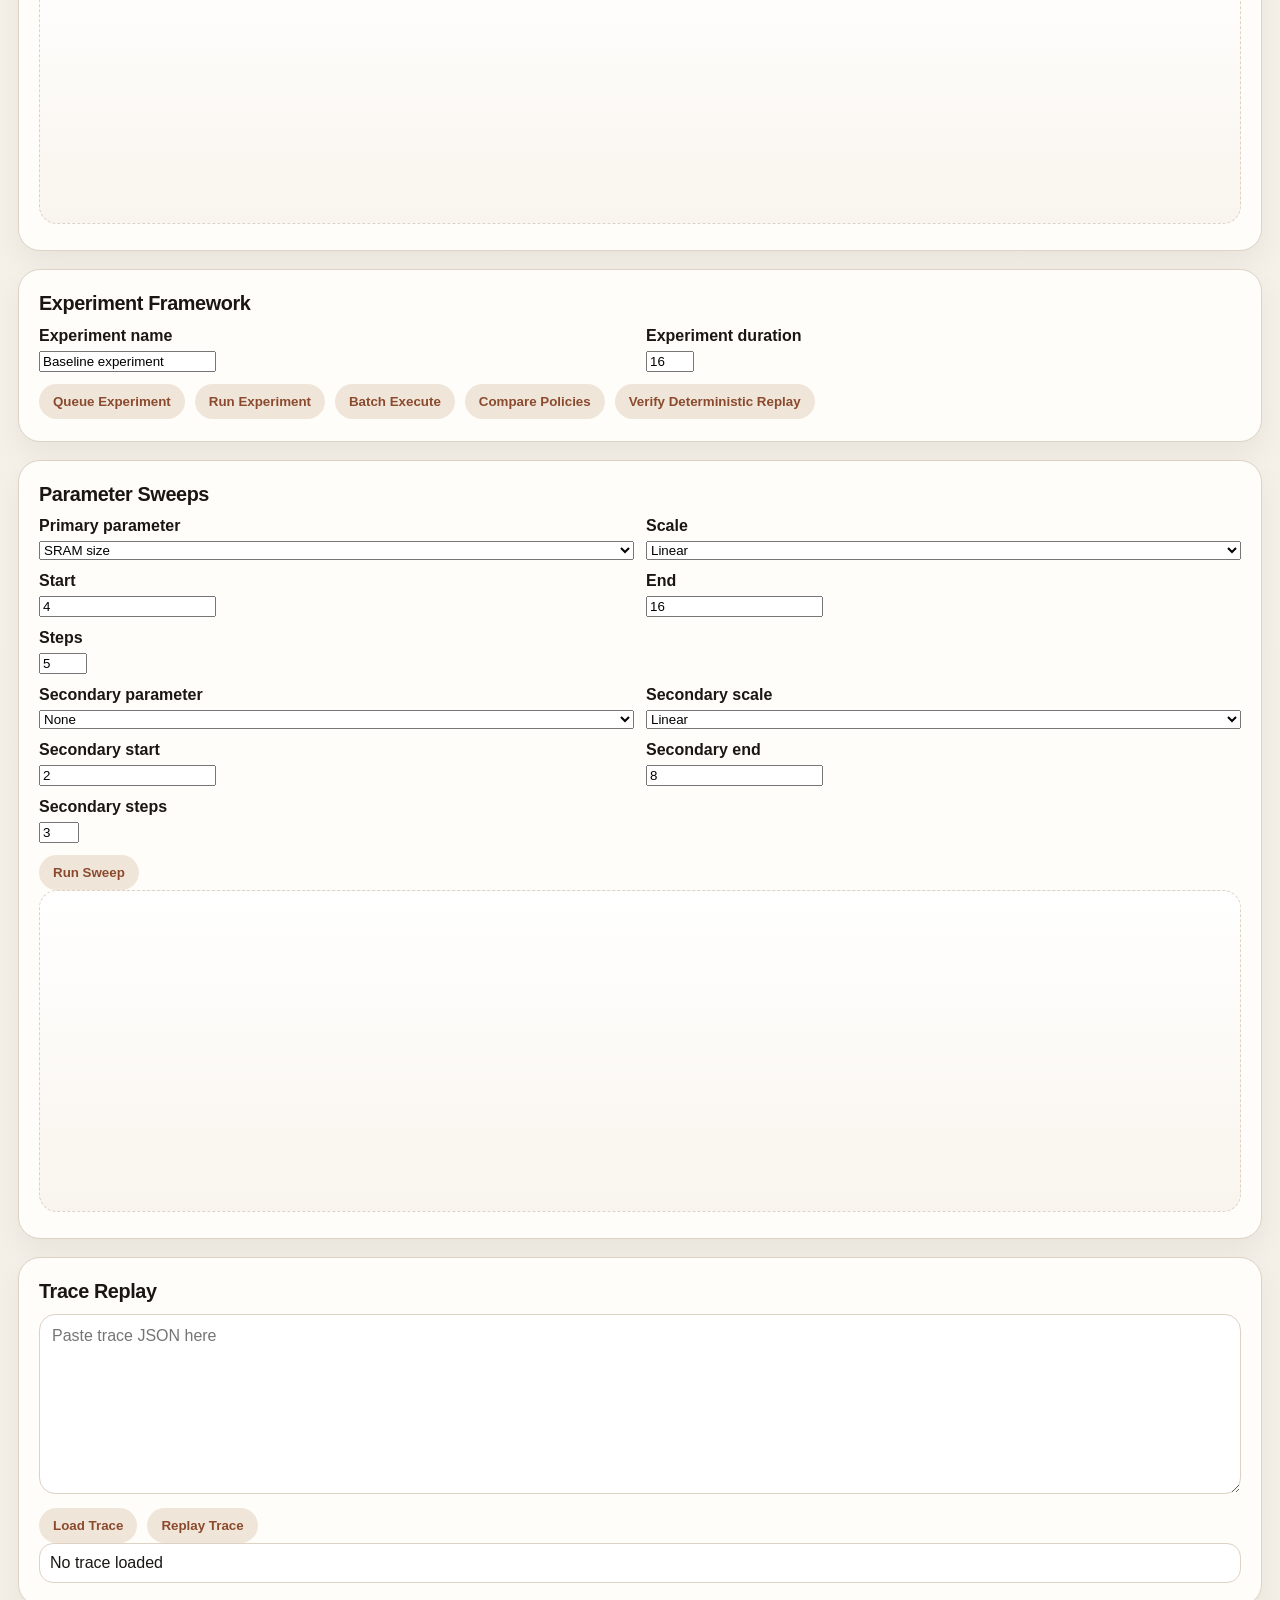
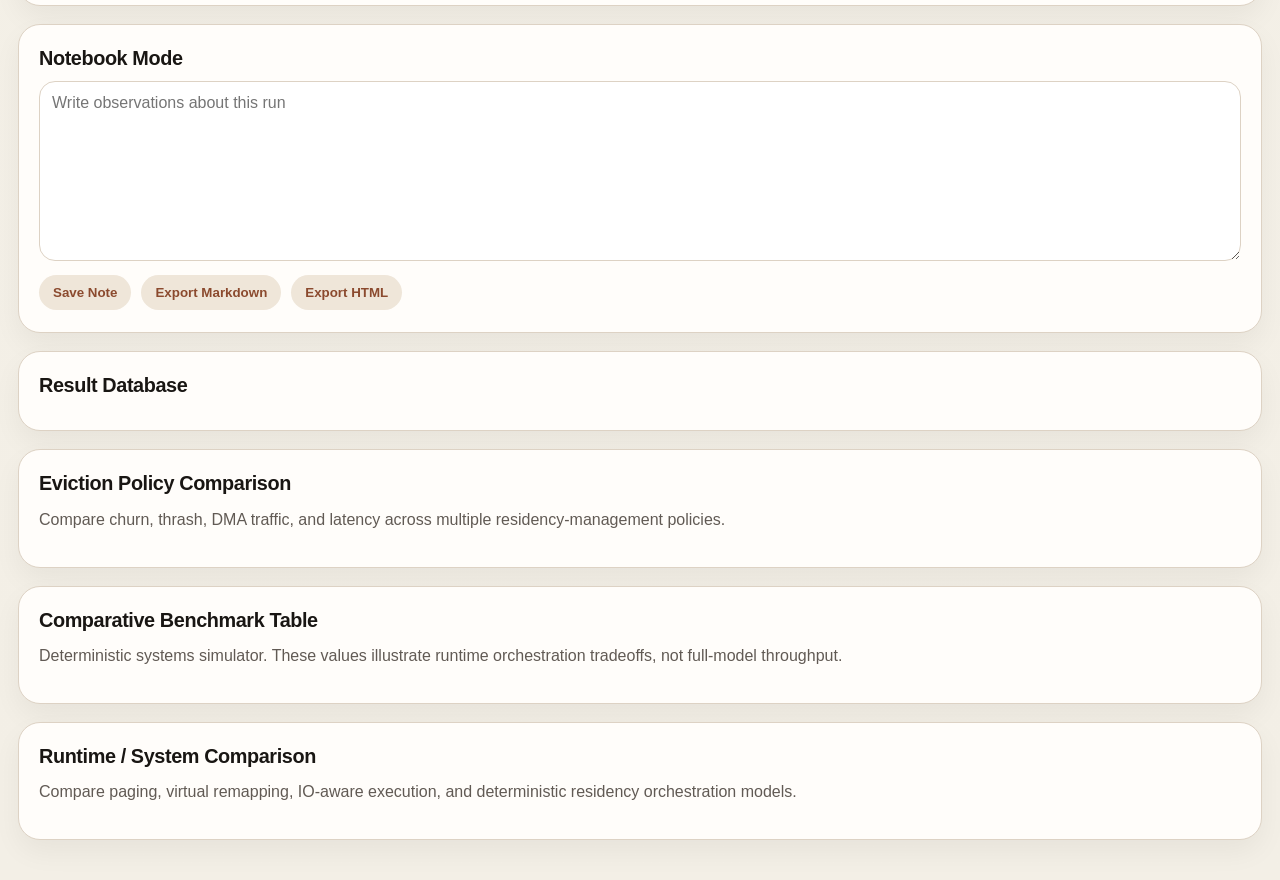
==== commit c9d8b367: "Add compiler and runtime orchestration layer" ====
--- a/index.html
+++ b/index.html
@@ -3,23 +3,22 @@
 <head>
   <meta charset="UTF-8">
   <meta name="viewport" content="width=device-width, initial-scale=1.0">
-  <title>Attention-Sink SRAM Research and Evaluation Platform</title>
+  <title>KV Memory Orchestrator</title>
   <link rel="stylesheet" href="styles.css">
 </head>
 <body>
   <main class="page">
     <section class="hero">
-      <div class="eyebrow">Trace-Driven Research Platform</div>
-      <h1>Attention-Sink-Aware SRAM Placement of Transformer KV State</h1>
+      <div class="eyebrow">Compiler / Runtime Research Platform</div>
+      <h1>KV Memory Orchestrator</h1>
       <p class="lede">
-        This browser-native platform extends the architecture simulator into a deterministic research and
-        evaluation environment: trace replay, parameter sweeps, policy comparison, publication-style figures,
-        workload suites, and exportable experiment artifacts are all modeled around SRAM-aware transformer KV orchestration.
+        This browser-native platform explores deterministic KV orchestration, runtime ABI design, compiler execution plans,
+        graph replay, virtualized KV placement, and distributed memory-tier residency for future transformer inference systems.
       </p>
       <div class="heroMeta">
         <span>Indian application: <strong>202641062302</strong></span>
         <span>Filed in India</span>
-        <span>Focus: reproducible experimentation + runtime control plane</span>
+        <span>Focus: compiler/runtime coordination + deterministic memory orchestration</span>
       </div>
     </section>
 
@@ -81,6 +80,50 @@
             <option value="bandwidth-aware">Bandwidth-aware</option>
             <option value="pooled-memory-optimized">Pooled-memory optimized</option>
             <option value="sink-density-optimized">Sink-density optimized</option>
+          </select>
+        </label>
+
+        <label>
+          <span>KV layout mode</span>
+          <select id="kvLayoutMode">
+            <option value="contiguous-kv">Contiguous KV</option>
+            <option value="pagedattention">PagedAttention-style paging</option>
+            <option value="vattention">vAttention-style remapping</option>
+            <option value="sink-aware-residency">Sink-aware residency orchestration</option>
+            <option value="hybrid-residency">Hybrid paging + deterministic residency</option>
+          </select>
+        </label>
+        <label>
+          <span>Compiler planning mode</span>
+          <select id="compilerPlanningMode">
+            <option value="static">Static planning</option>
+            <option value="adaptive">Adaptive planning</option>
+            <option value="feedback-driven">Feedback-driven planning</option>
+          </select>
+        </label>
+        <label>
+          <span>Runtime ABI mode</span>
+          <select id="runtimeAbiMode">
+            <option value="explicit-handles">Explicit handles</option>
+            <option value="implicit-contracts">Implicit contracts</option>
+            <option value="graph-bound">Graph-bound objects</option>
+          </select>
+        </label>
+        <label>
+          <span>Graph execution mode</span>
+          <select id="graphExecutionMode">
+            <option value="captured-windows">Captured windows</option>
+            <option value="bounded-replay">Bounded replay</option>
+            <option value="dynamic-fallback">Dynamic fallback</option>
+          </select>
+        </label>
+        <label>
+          <span>Trace schema</span>
+          <select id="traceSchema">
+            <option value="scheduler-events">Scheduler event traces</option>
+            <option value="vllm-kv-activity">vLLM-like KV activity</option>
+            <option value="paged-kv-allocations">Paged KV allocations</option>
+            <option value="memory-residency">Memory residency traces</option>
           </select>
         </label>
 
@@ -328,6 +371,41 @@
           <span>Shared pool percent</span>
           <input id="sharedPoolPercent" type="range" min="0" max="60" value="24">
           <strong id="sharedPoolPercentValue">24</strong>
+        </label>
+        <label>
+          <span>Prefill nodes</span>
+          <input id="prefillNodes" type="range" min="1" max="6" value="2">
+          <strong id="prefillNodesValue">2</strong>
+        </label>
+        <label>
+          <span>Decode nodes</span>
+          <input id="decodeNodes" type="range" min="1" max="8" value="4">
+          <strong id="decodeNodesValue">4</strong>
+        </label>
+        <label>
+          <span>Page size (tokens)</span>
+          <input id="pageSizeTokens" type="range" min="4" max="64" step="4" value="16">
+          <strong id="pageSizeTokensValue">16</strong>
+        </label>
+        <label>
+          <span>Virtual page count</span>
+          <input id="virtualPageCount" type="range" min="8" max="128" step="8" value="48">
+          <strong id="virtualPageCountValue">48</strong>
+        </label>
+        <label>
+          <span>Graph window size</span>
+          <input id="graphWindowSize" type="range" min="2" max="12" value="6">
+          <strong id="graphWindowSizeValue">6</strong>
+        </label>
+        <label>
+          <span>Compiler feedback depth</span>
+          <input id="compilerFeedbackDepth" type="range" min="1" max="8" value="3">
+          <strong id="compilerFeedbackDepthValue">3</strong>
+        </label>
+        <label>
+          <span>Barrier cost</span>
+          <input id="orchestrationBarrierCost" type="range" min="1" max="6" value="2">
+          <strong id="orchestrationBarrierCostValue">2</strong>
         </label>
 
         <h3>Tiering</h3>
@@ -463,6 +541,45 @@
 
         <div class="gridPair">
           <div class="panel">
+            <h2>Runtime ABI + Object Table</h2>
+            <div id="abiSummary" class="telemetryCards"></div>
+            <div id="abiTable" class="directoryTable"></div>
+          </div>
+          <div class="panel">
+            <h2>Virtualized KV Mapping</h2>
+            <div id="pagingSummary" class="telemetryCards"></div>
+            <div id="pagingTable" class="directoryTable"></div>
+          </div>
+        </div>
+
+        <div class="gridPair">
+          <div class="panel">
+            <h2>Compiler Execution Plan</h2>
+            <div id="compilerPlanSummary" class="telemetryCards"></div>
+            <svg id="compilerPlanSvg" class="architectureSvg" viewBox="0 0 1200 260" role="img" aria-label="Compiler execution plan"></svg>
+          </div>
+          <div class="panel">
+            <h2>Graph Replay + Kernel Launches</h2>
+            <div id="launchSummary" class="telemetryCards"></div>
+            <div id="launchTable" class="stackList"></div>
+          </div>
+        </div>
+
+        <div class="gridPair">
+          <div class="panel">
+            <h2>Disaggregated Prefill / Decode</h2>
+            <div id="integrationSummary" class="telemetryCards"></div>
+            <div id="integrationStack" class="stackList"></div>
+          </div>
+          <div class="panel">
+            <h2>Memory Lifetime Analysis</h2>
+            <div id="lifetimeSummary" class="telemetryCards"></div>
+            <div id="lifetimeTable" class="directoryTable"></div>
+          </div>
+        </div>
+
+        <div class="gridPair">
+          <div class="panel">
             <h2>CXL-Like Pooling + Scheduler</h2>
             <div id="poolingPanel" class="telemetryCards"></div>
             <div id="schedulerPanel" class="stackList"></div>
@@ -809,6 +926,14 @@
           </p>
           <div id="benchmarkTable" class="benchmarkTable"></div>
         </div>
+
+        <div class="panel">
+          <h2>Runtime / System Comparison</h2>
+          <p class="subtle">
+            Compare paging, virtual remapping, IO-aware execution, and deterministic residency orchestration models.
+          </p>
+          <div id="runtimeComparisonTable" class="benchmarkTable"></div>
+        </div>
       </section>
     </section>
   </main>
@@ -823,6 +948,13 @@
   <script src="experiments.js"></script>
   <script src="policies.js"></script>
   <script src="workloads.js"></script>
+  <script src="abi.js"></script>
+  <script src="paging.js"></script>
+  <script src="compiler.js"></script>
+  <script src="launch.js"></script>
+  <script src="traces.js"></script>
+  <script src="lifetimes.js"></script>
+  <script src="integration.js"></script>
   <script src="compression.js"></script>
   <script src="tiers.js"></script>
   <script src="fragmentation.js"></script>
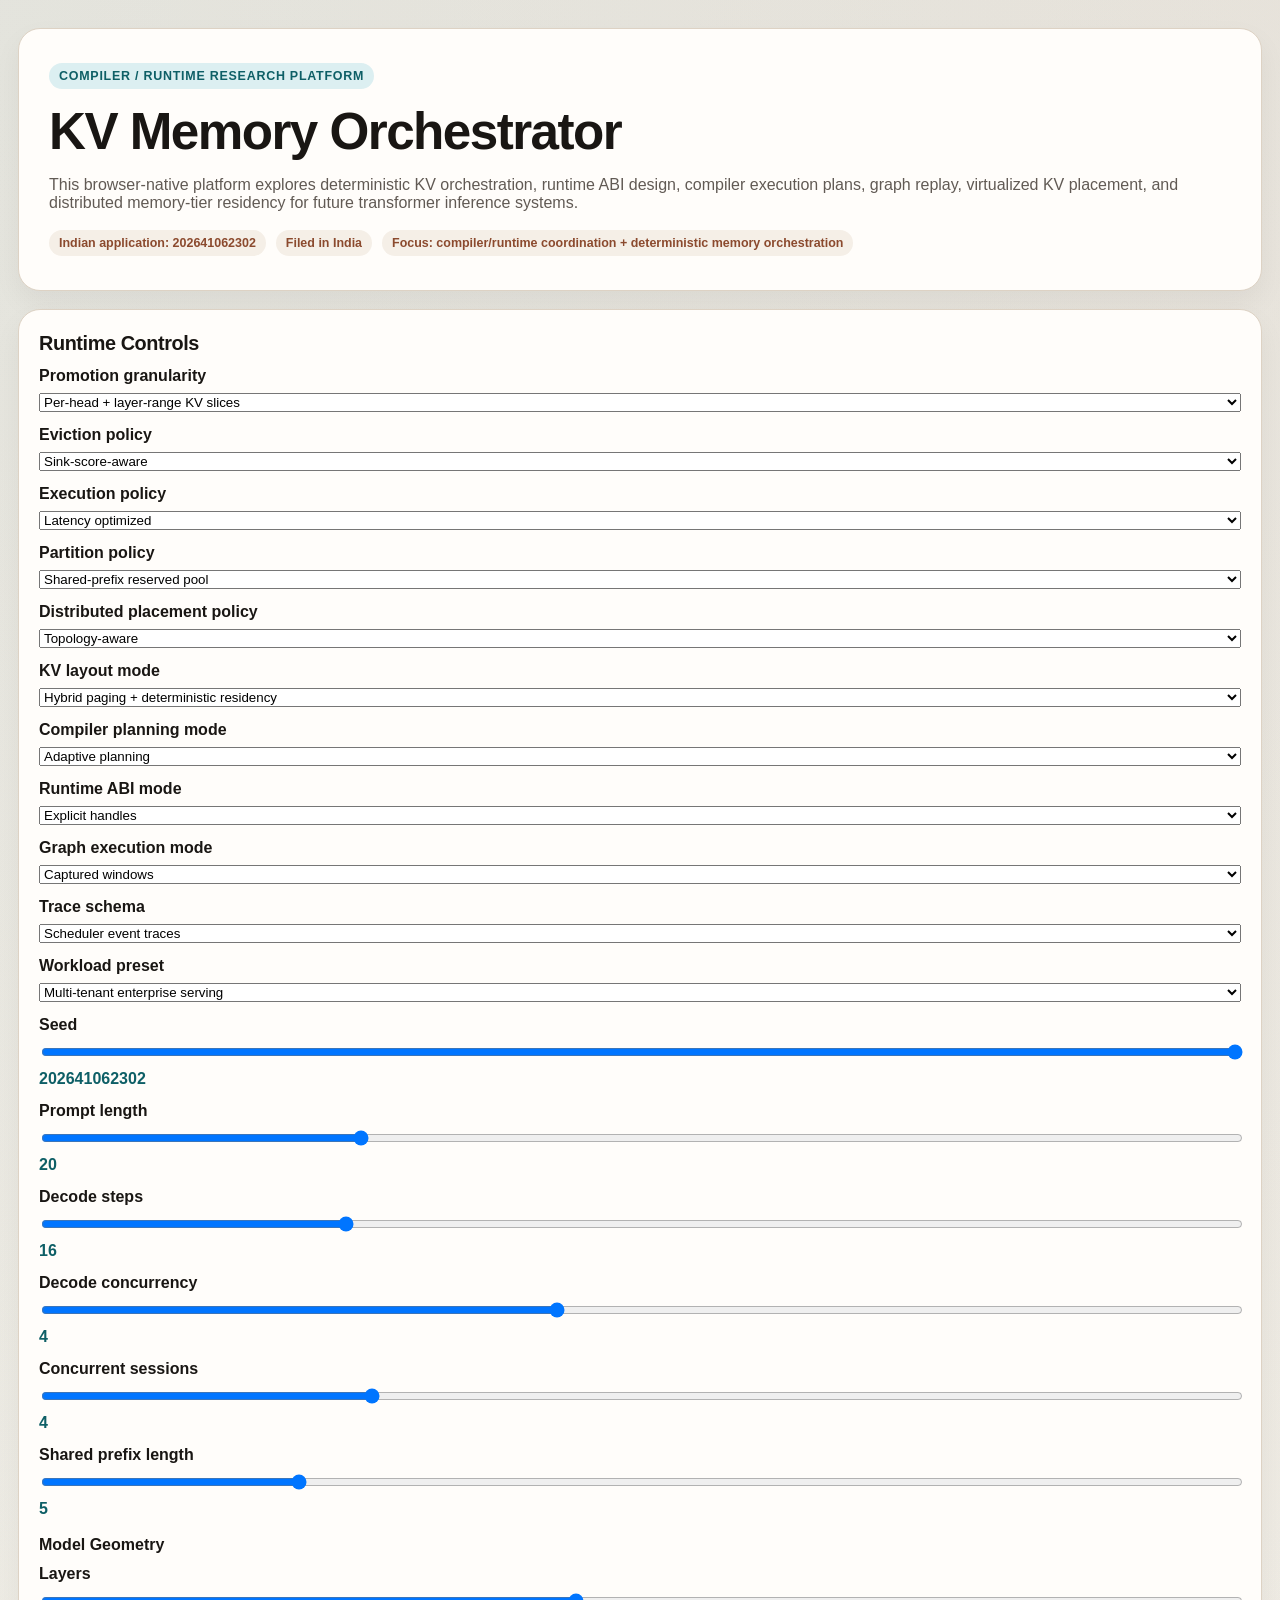
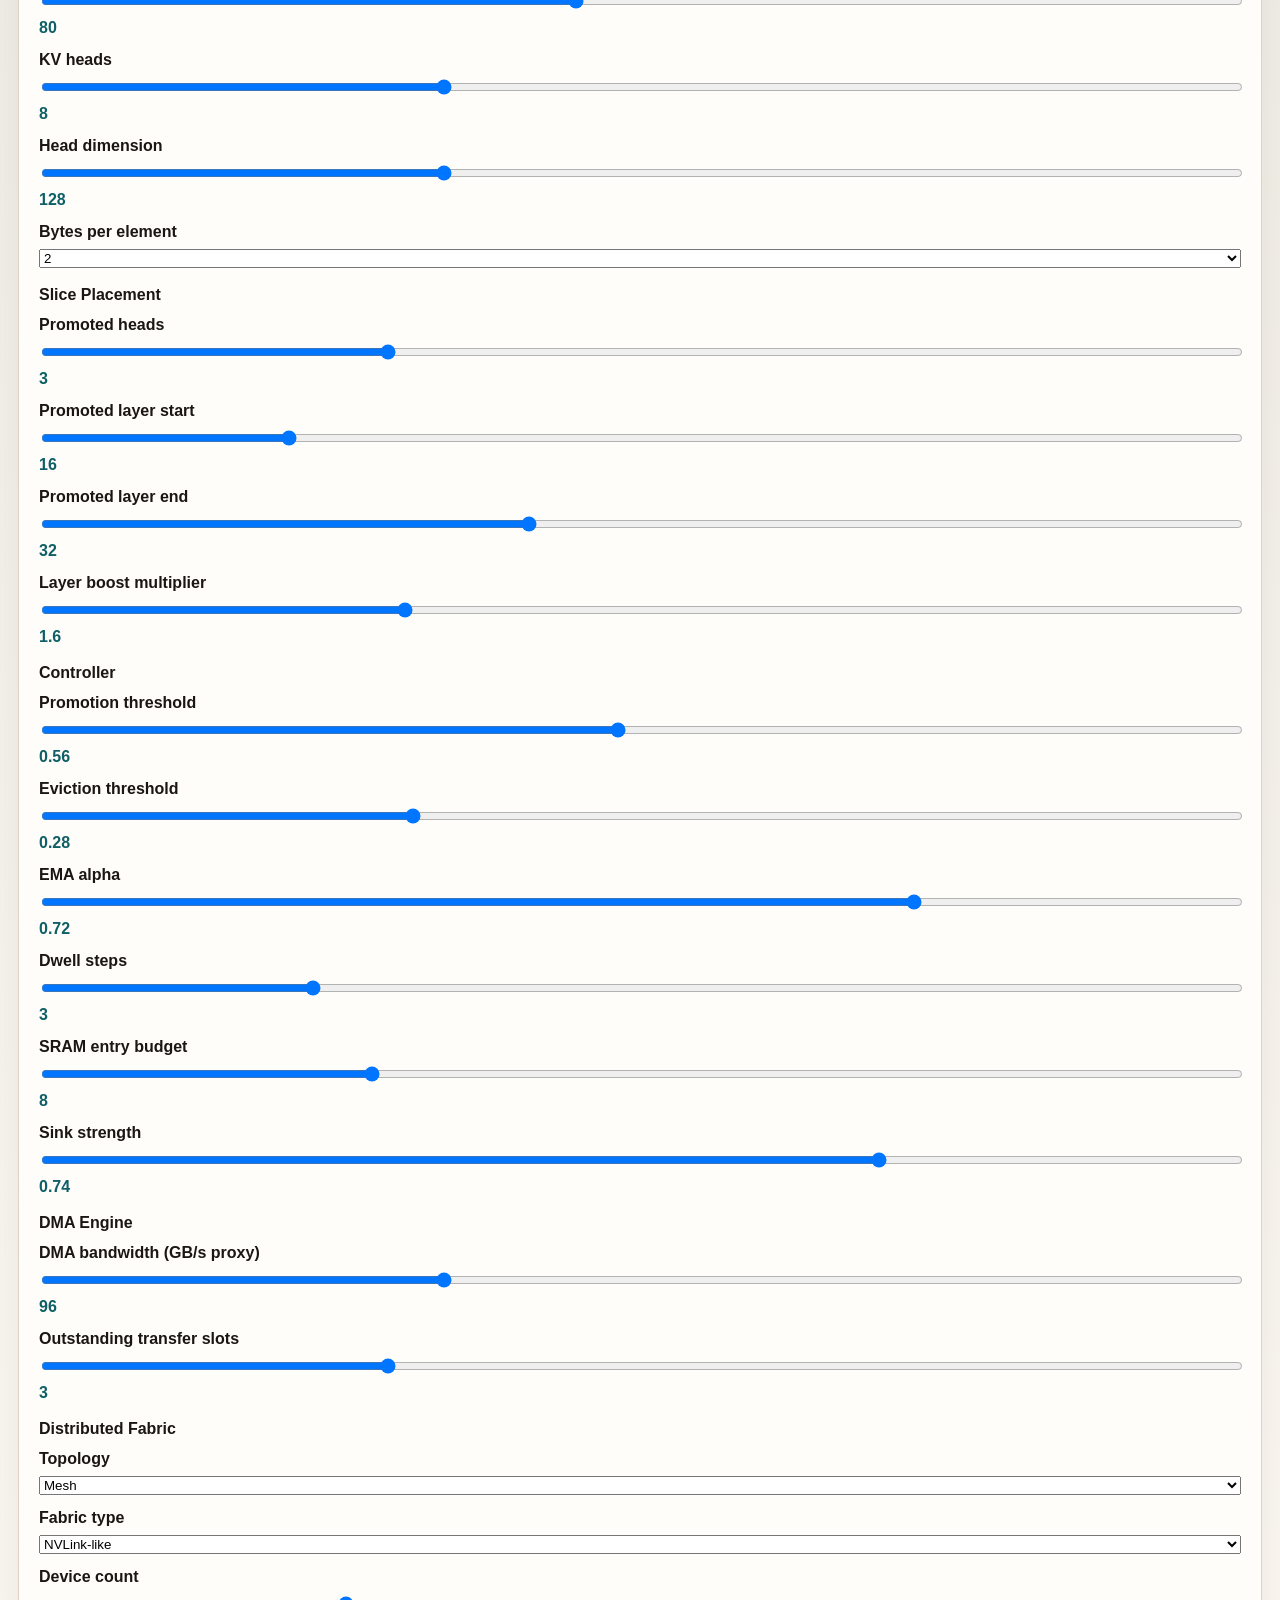
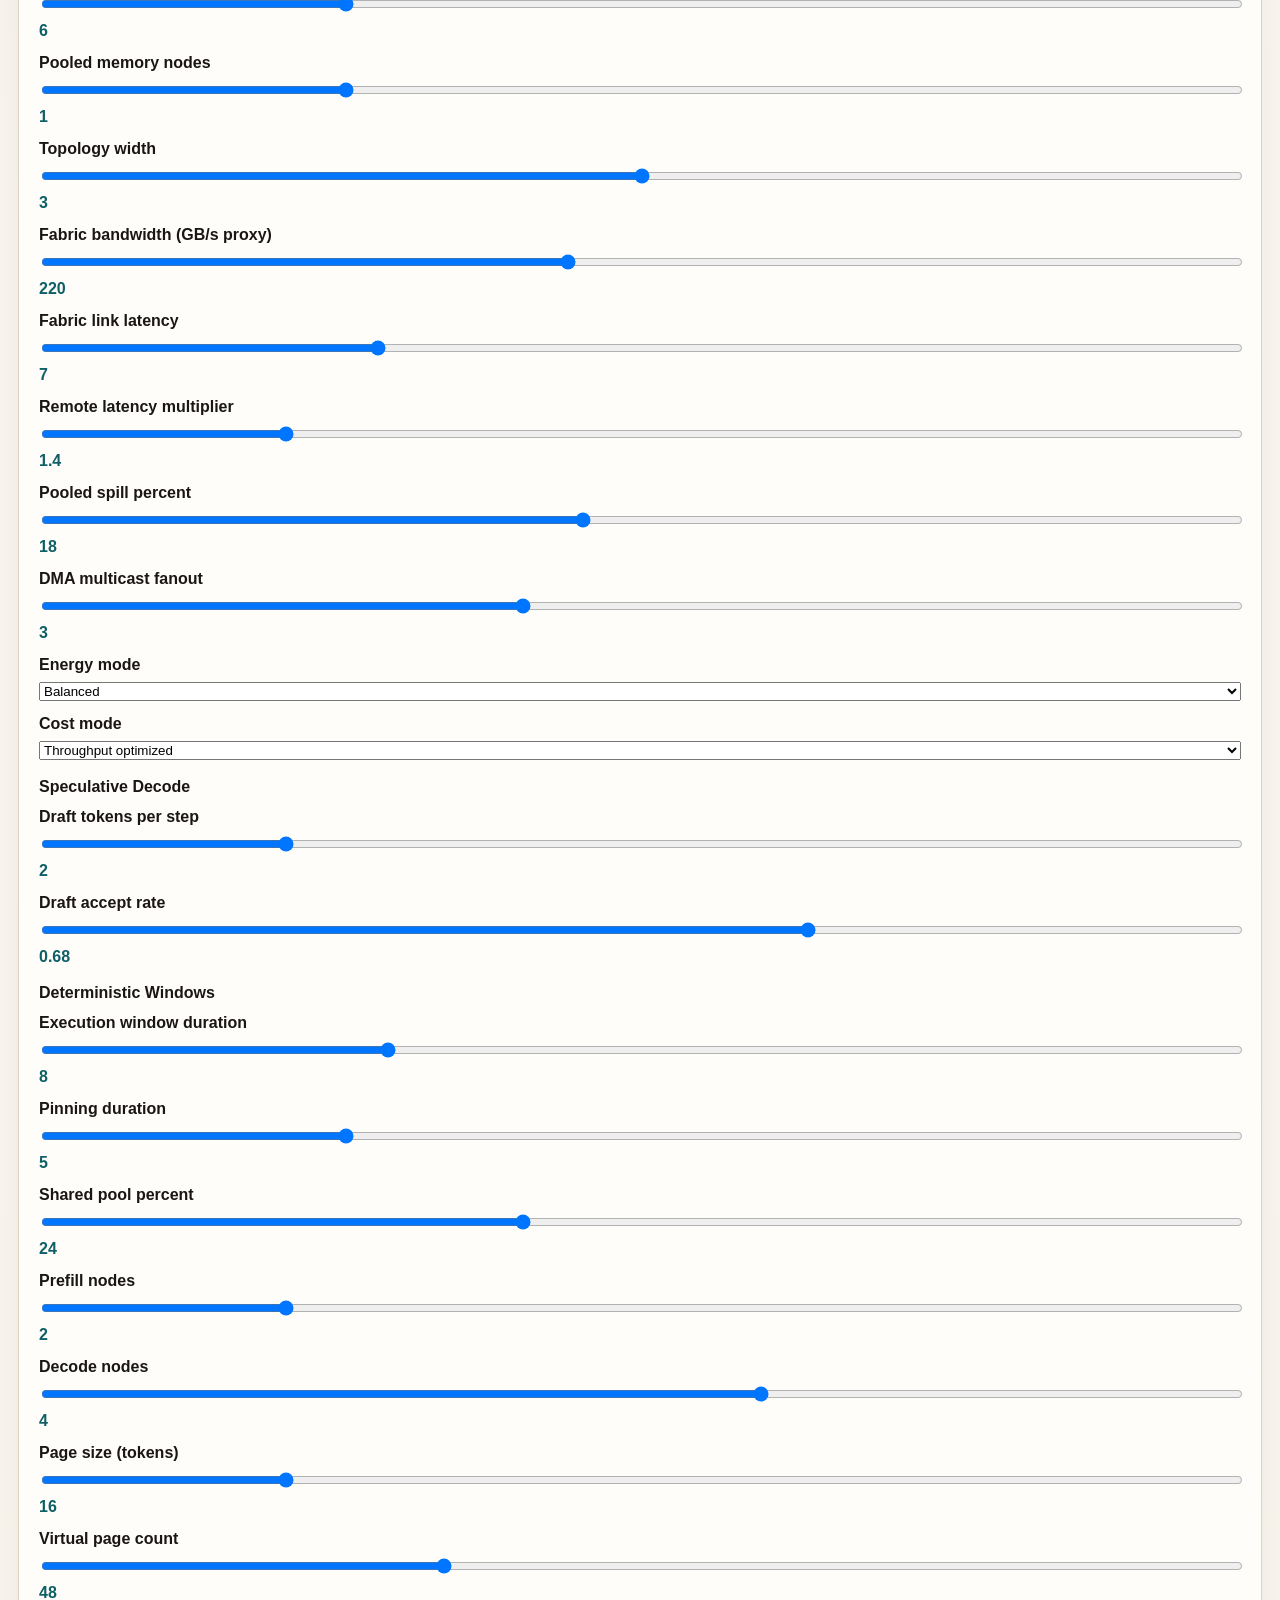
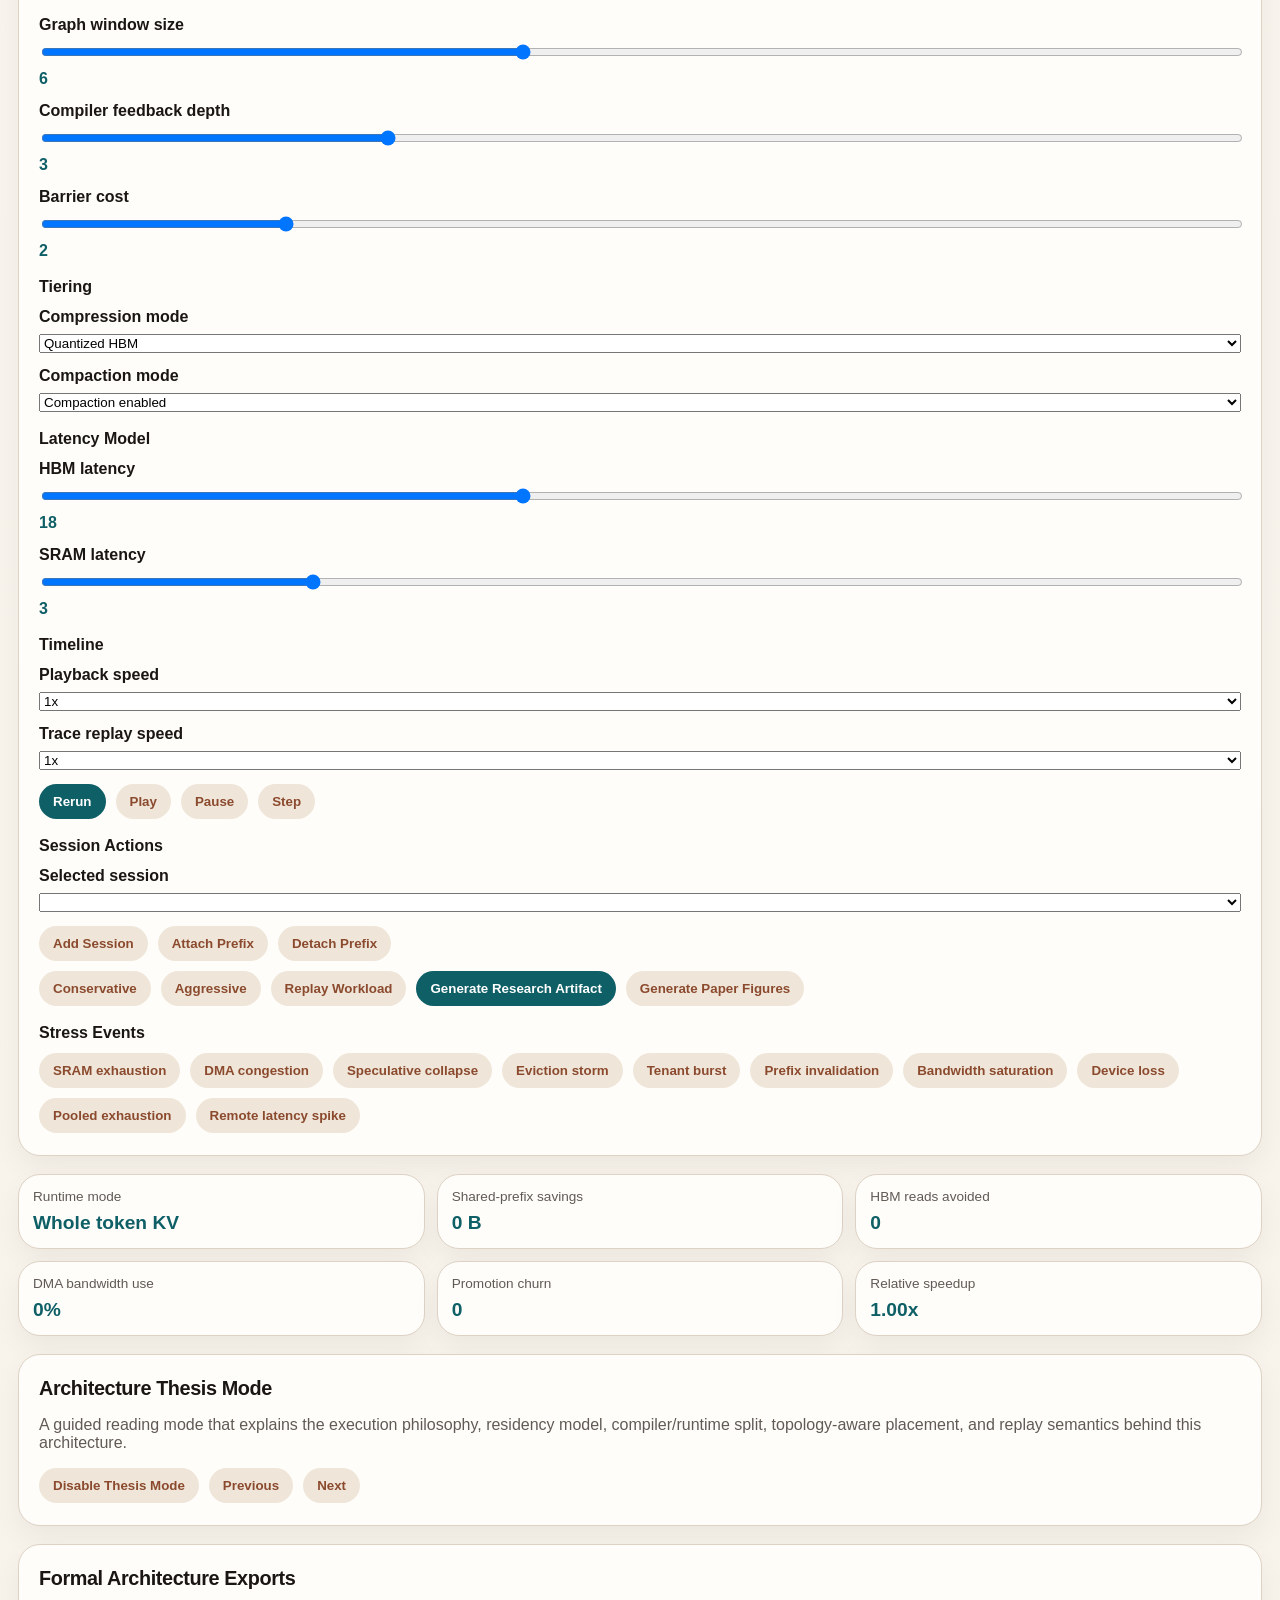
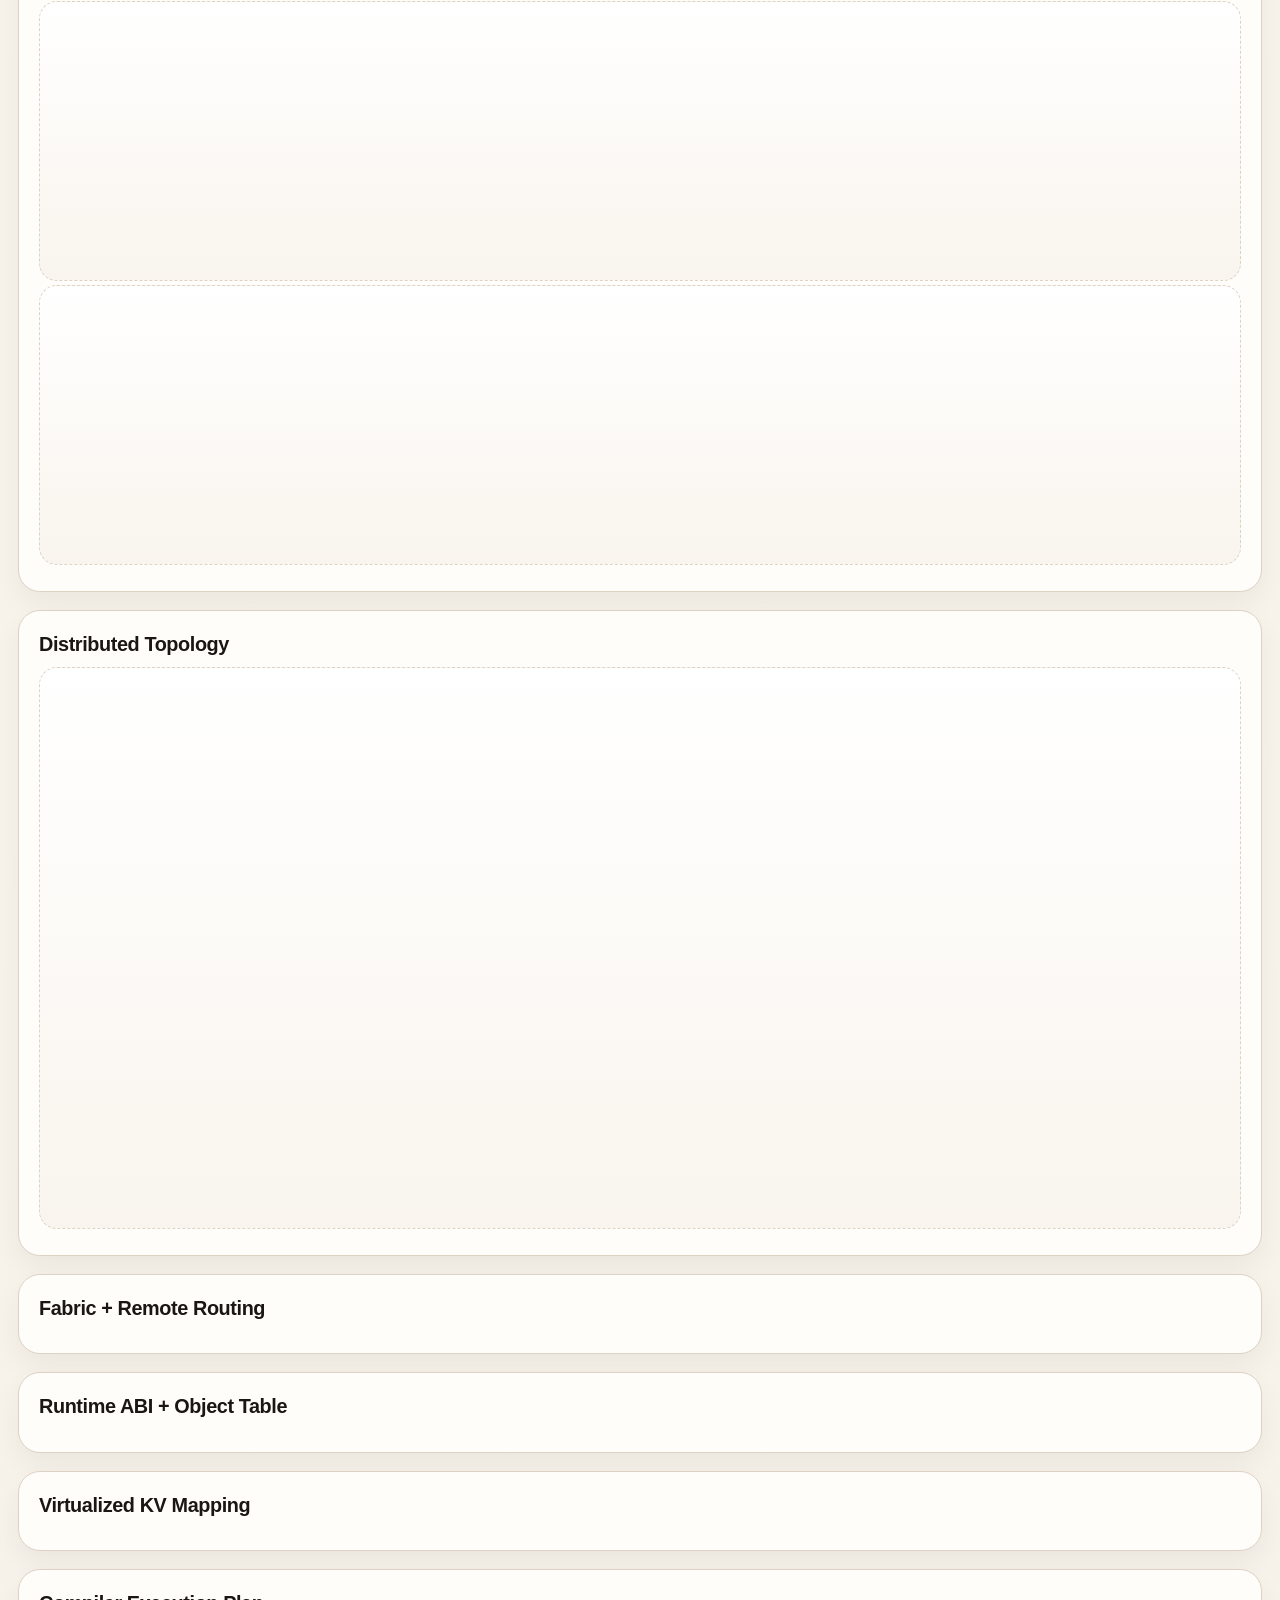
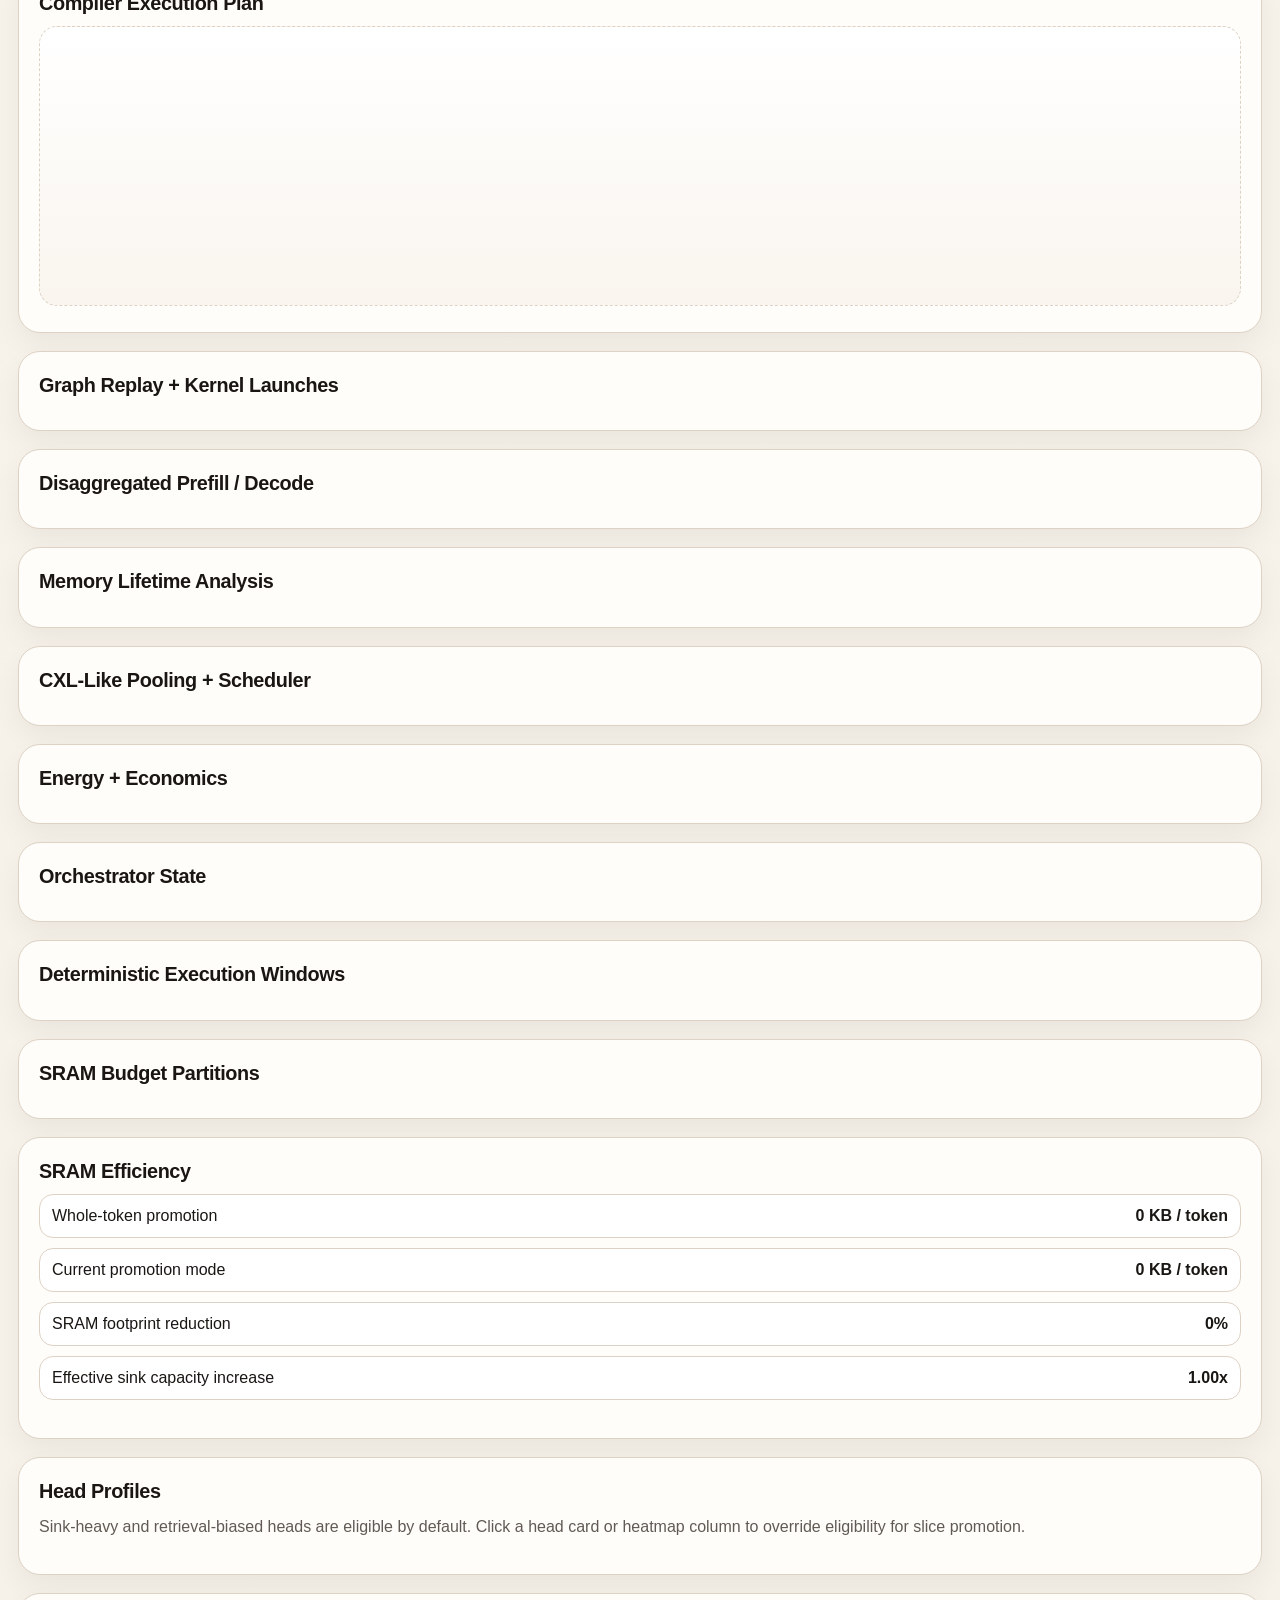
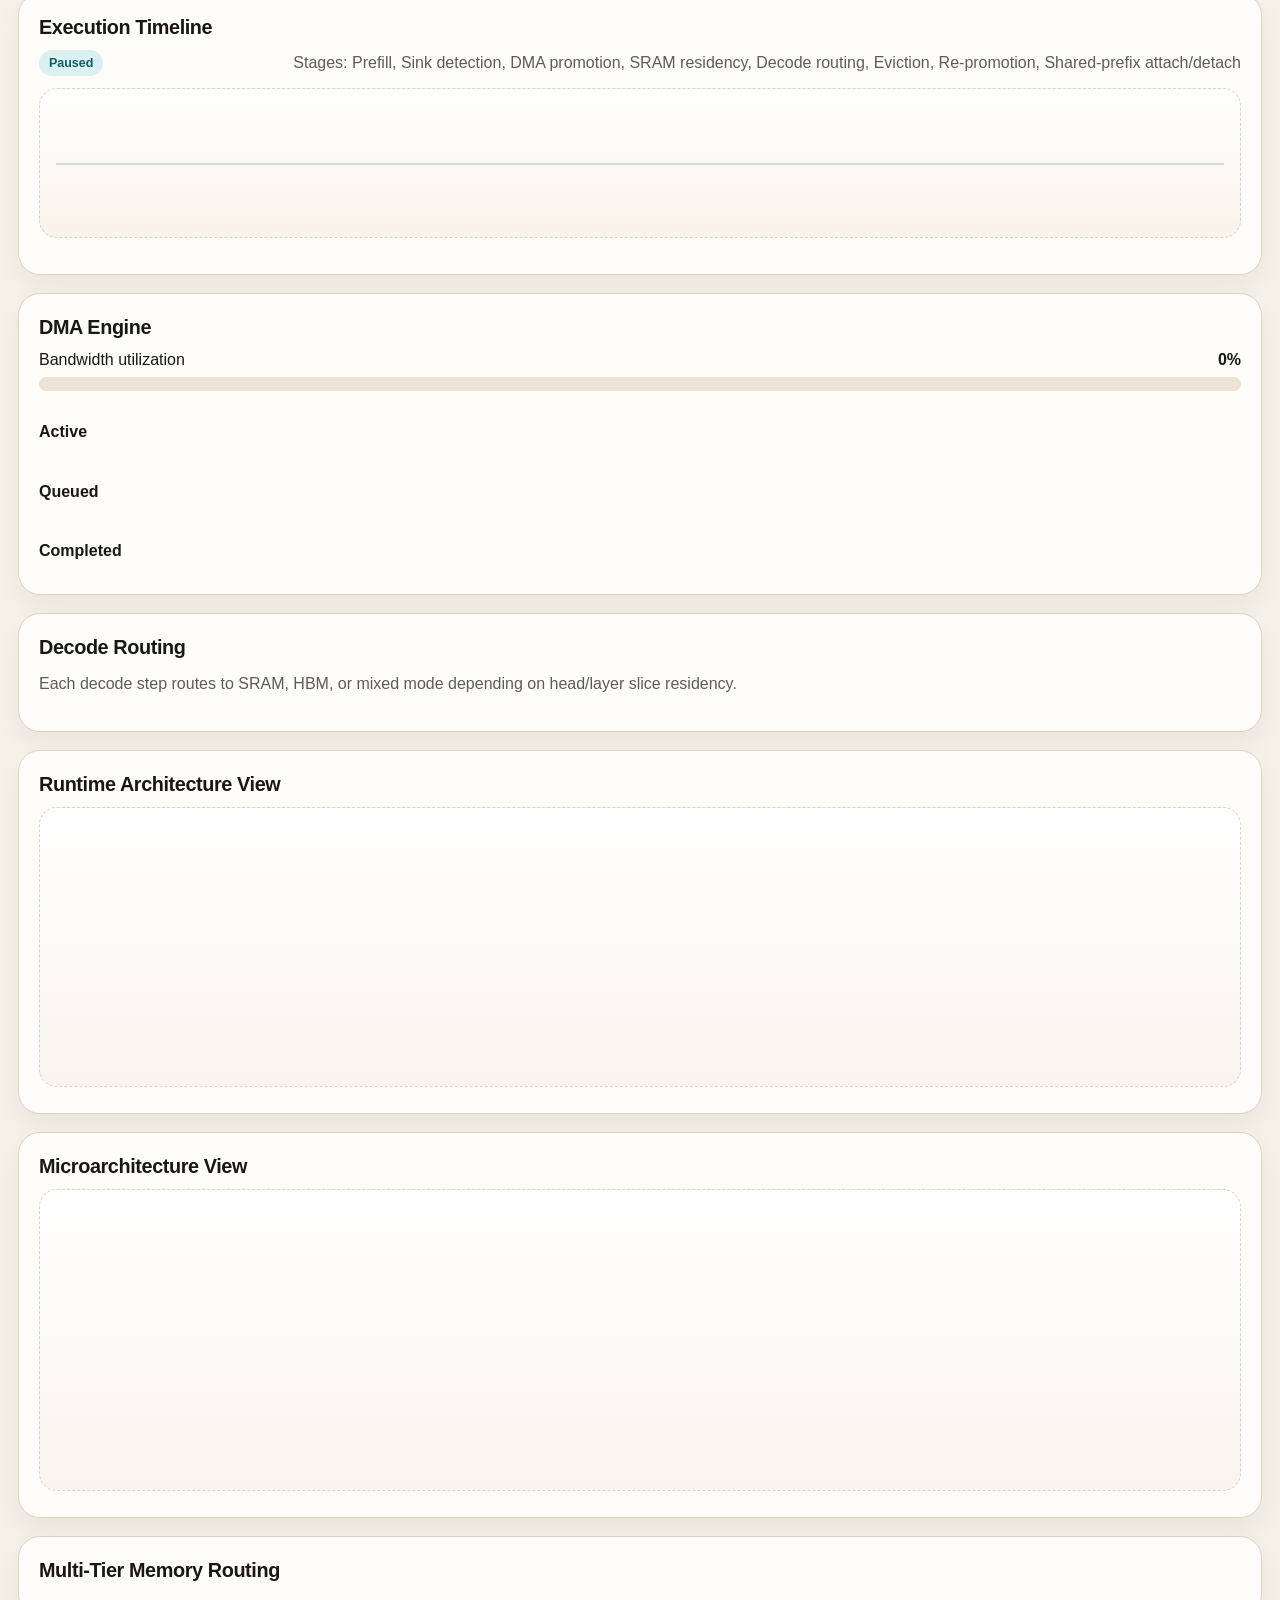
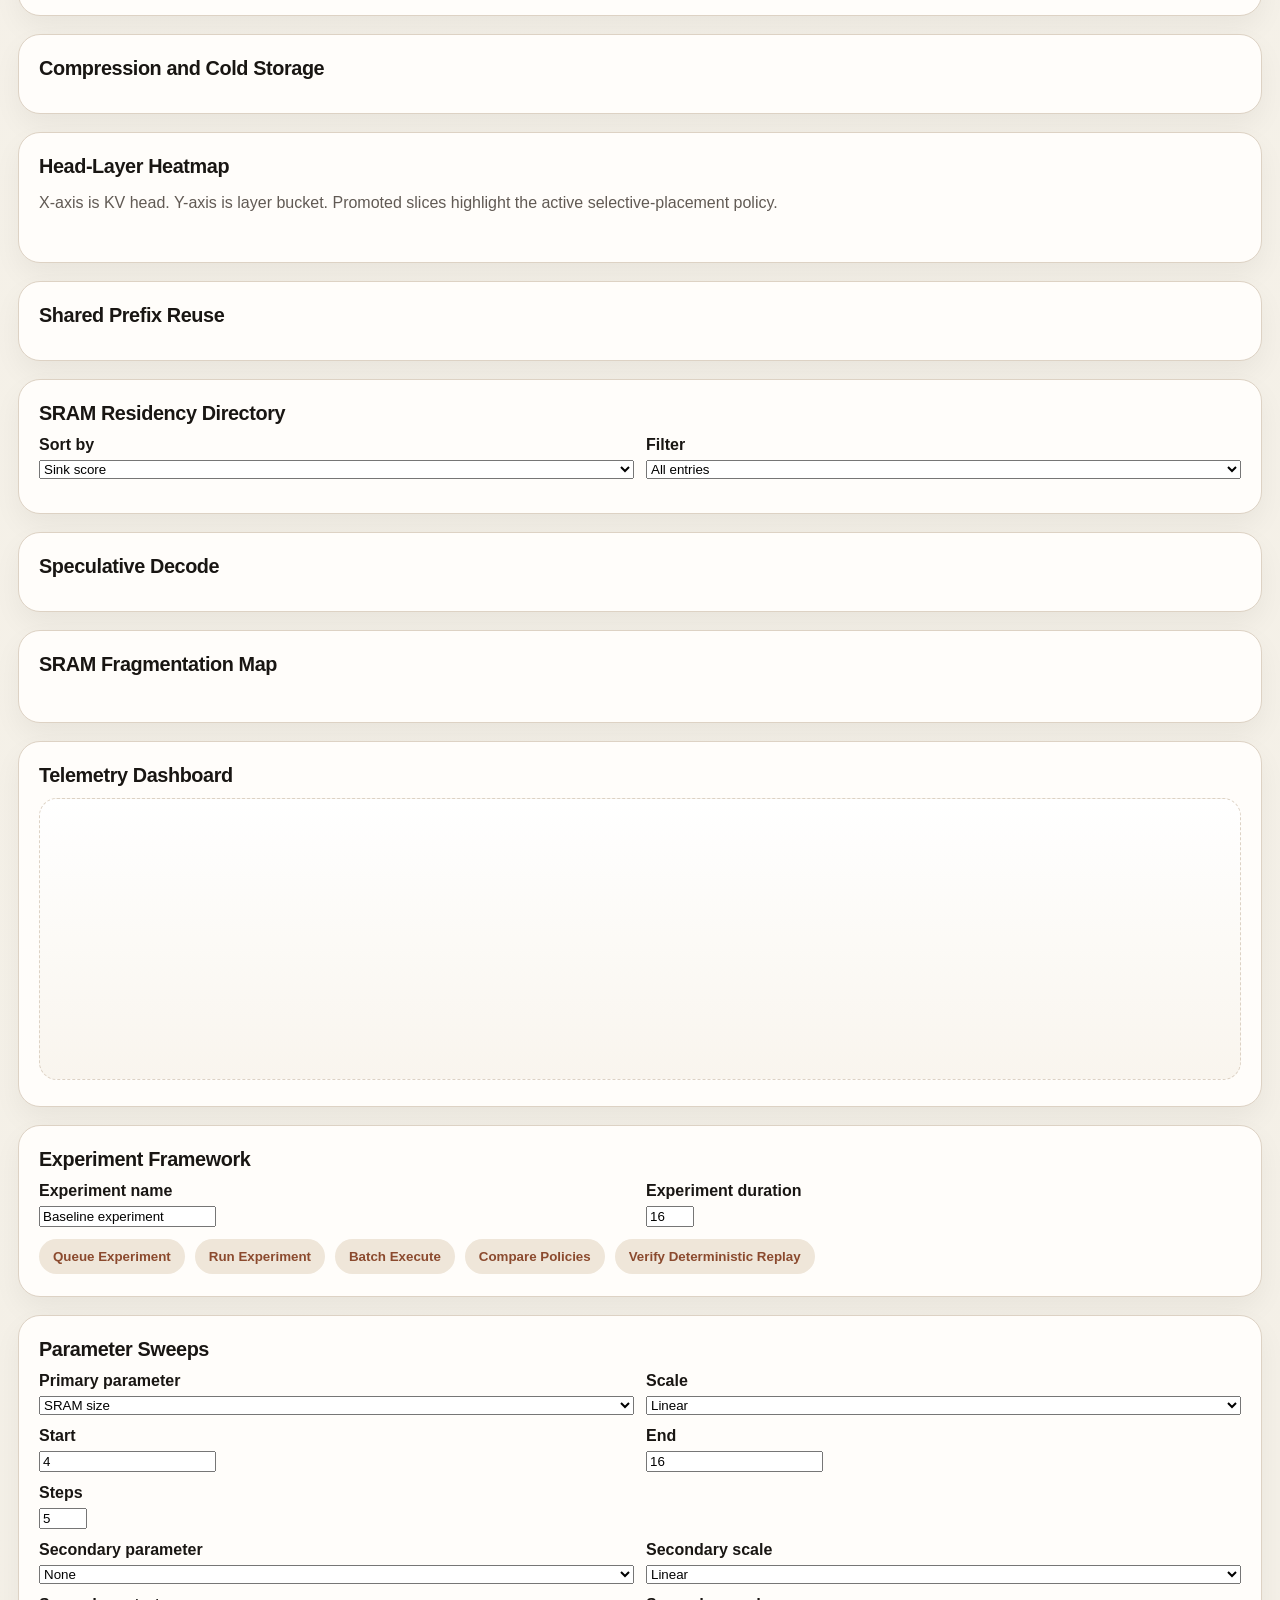
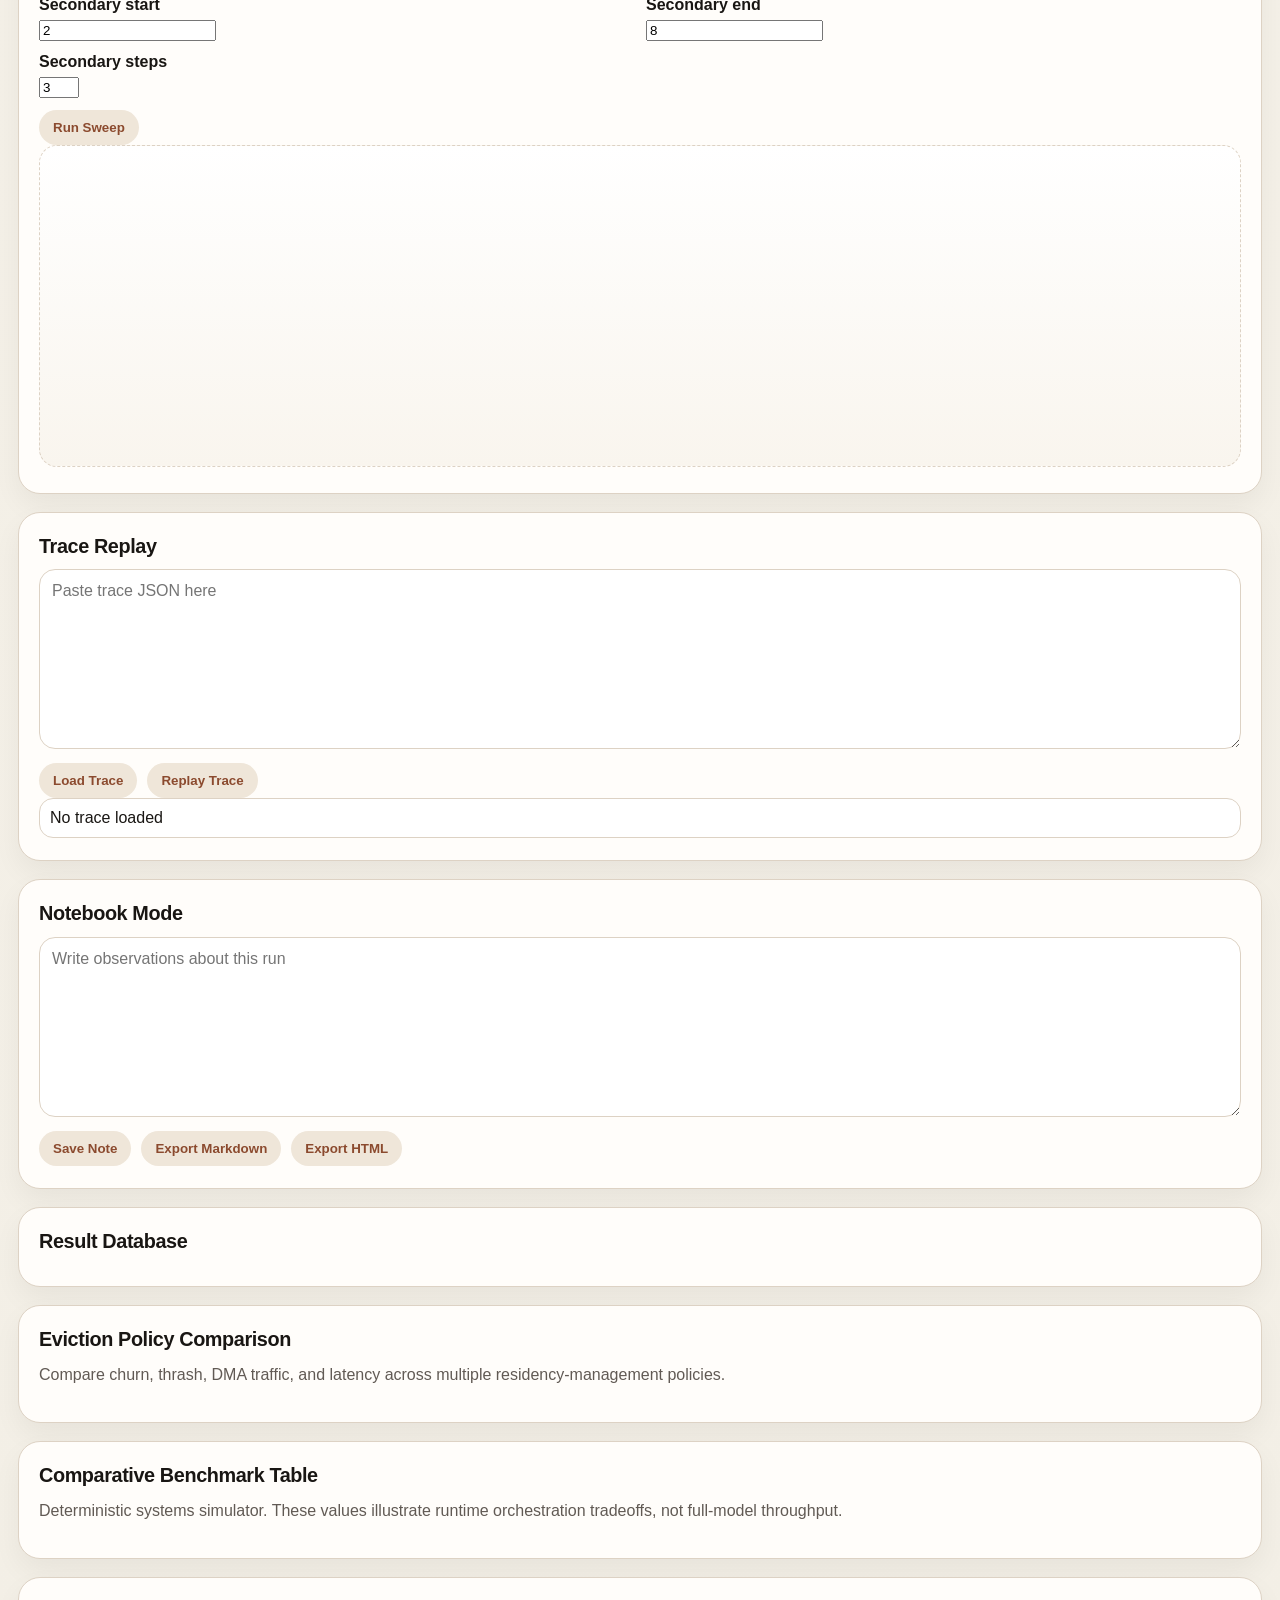
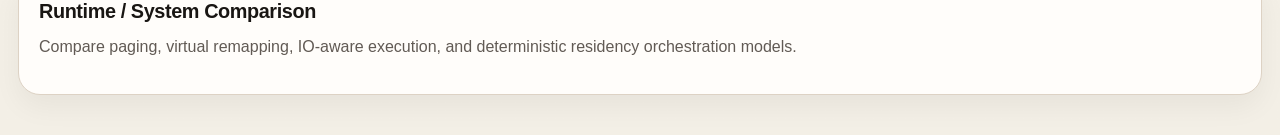
==== commit 9a97f880: "Reframe simulator as systems architecture thesis" ====
--- a/index.html
+++ b/index.html
@@ -499,7 +499,7 @@
       </aside>
 
       <section class="content">
-        <div class="metricGrid">
+      <div class="metricGrid">
           <article class="metricCard">
             <span class="metricLabel">Runtime mode</span>
             <strong id="modeLabel">Whole token KV</strong>
@@ -527,6 +527,29 @@
         </div>
 
         <div class="gridPair">
+          <div class="panel" id="thesisModePanel">
+            <h2>Architecture Thesis Mode</h2>
+            <p class="subtle">
+              A guided reading mode that explains the execution philosophy, residency model, compiler/runtime split,
+              topology-aware placement, and replay semantics behind this architecture.
+            </p>
+            <div class="buttonRow">
+              <button id="toggleThesisMode" class="secondary">Disable Thesis Mode</button>
+              <button id="prevThesisStep" class="secondary">Previous</button>
+              <button id="nextThesisStep" class="secondary">Next</button>
+            </div>
+            <div id="thesisProgress" class="telemetryCards"></div>
+            <div id="thesisCallouts" class="stackList"></div>
+          </div>
+          <div class="panel">
+            <h2>Formal Architecture Exports</h2>
+            <div class="telemetryCards" id="formalExportSummary"></div>
+            <svg id="executionModelSvg" class="architectureSvg" viewBox="0 0 1200 240" role="img" aria-label="Execution model diagram"></svg>
+            <svg id="lifecycleSvg" class="architectureSvg" viewBox="0 0 1200 240" role="img" aria-label="Memory lifecycle diagram"></svg>
+          </div>
+        </div>
+
+        <div class="gridPair">
           <div class="panel">
             <h2>Distributed Topology</h2>
             <div id="topologySummary" class="telemetryCards"></div>
@@ -939,6 +962,7 @@
   </main>
 
   <script src="runtime-core.js"></script>
+  <script src="thesis.js"></script>
   <script src="reproducibility.js"></script>
   <script src="persistence.js"></script>
   <script src="replay.js"></script>
--- a/styles.css
+++ b/styles.css
@@ -727,9 +727,24 @@
   background: linear-gradient(180deg, #fff, #f9f5ee);
 }
 
+.thesisMuted {
+  opacity: 0.84;
+}
+
+.thesisFocus {
+  border-color: rgba(14, 95, 102, 0.45);
+  box-shadow:
+    0 14px 34px rgba(14, 95, 102, 0.08),
+    inset 0 0 0 1px rgba(14, 95, 102, 0.12);
+}
+
 .archLine {
   stroke: rgba(14, 95, 102, 0.45);
   stroke-width: 2.5;
+}
+
+.archLine.warm {
+  stroke: rgba(139, 74, 46, 0.5);
 }
 
 .archBlock rect {
@@ -754,6 +769,17 @@
   fill: var(--muted);
   font-size: 12px;
   font-weight: 500;
+}
+
+.archTitle {
+  fill: var(--ink);
+  font-size: 16px;
+  font-weight: 700;
+}
+
+.archCaption {
+  fill: var(--muted);
+  font-size: 12px;
 }
 
 @media (max-width: 1300px) {
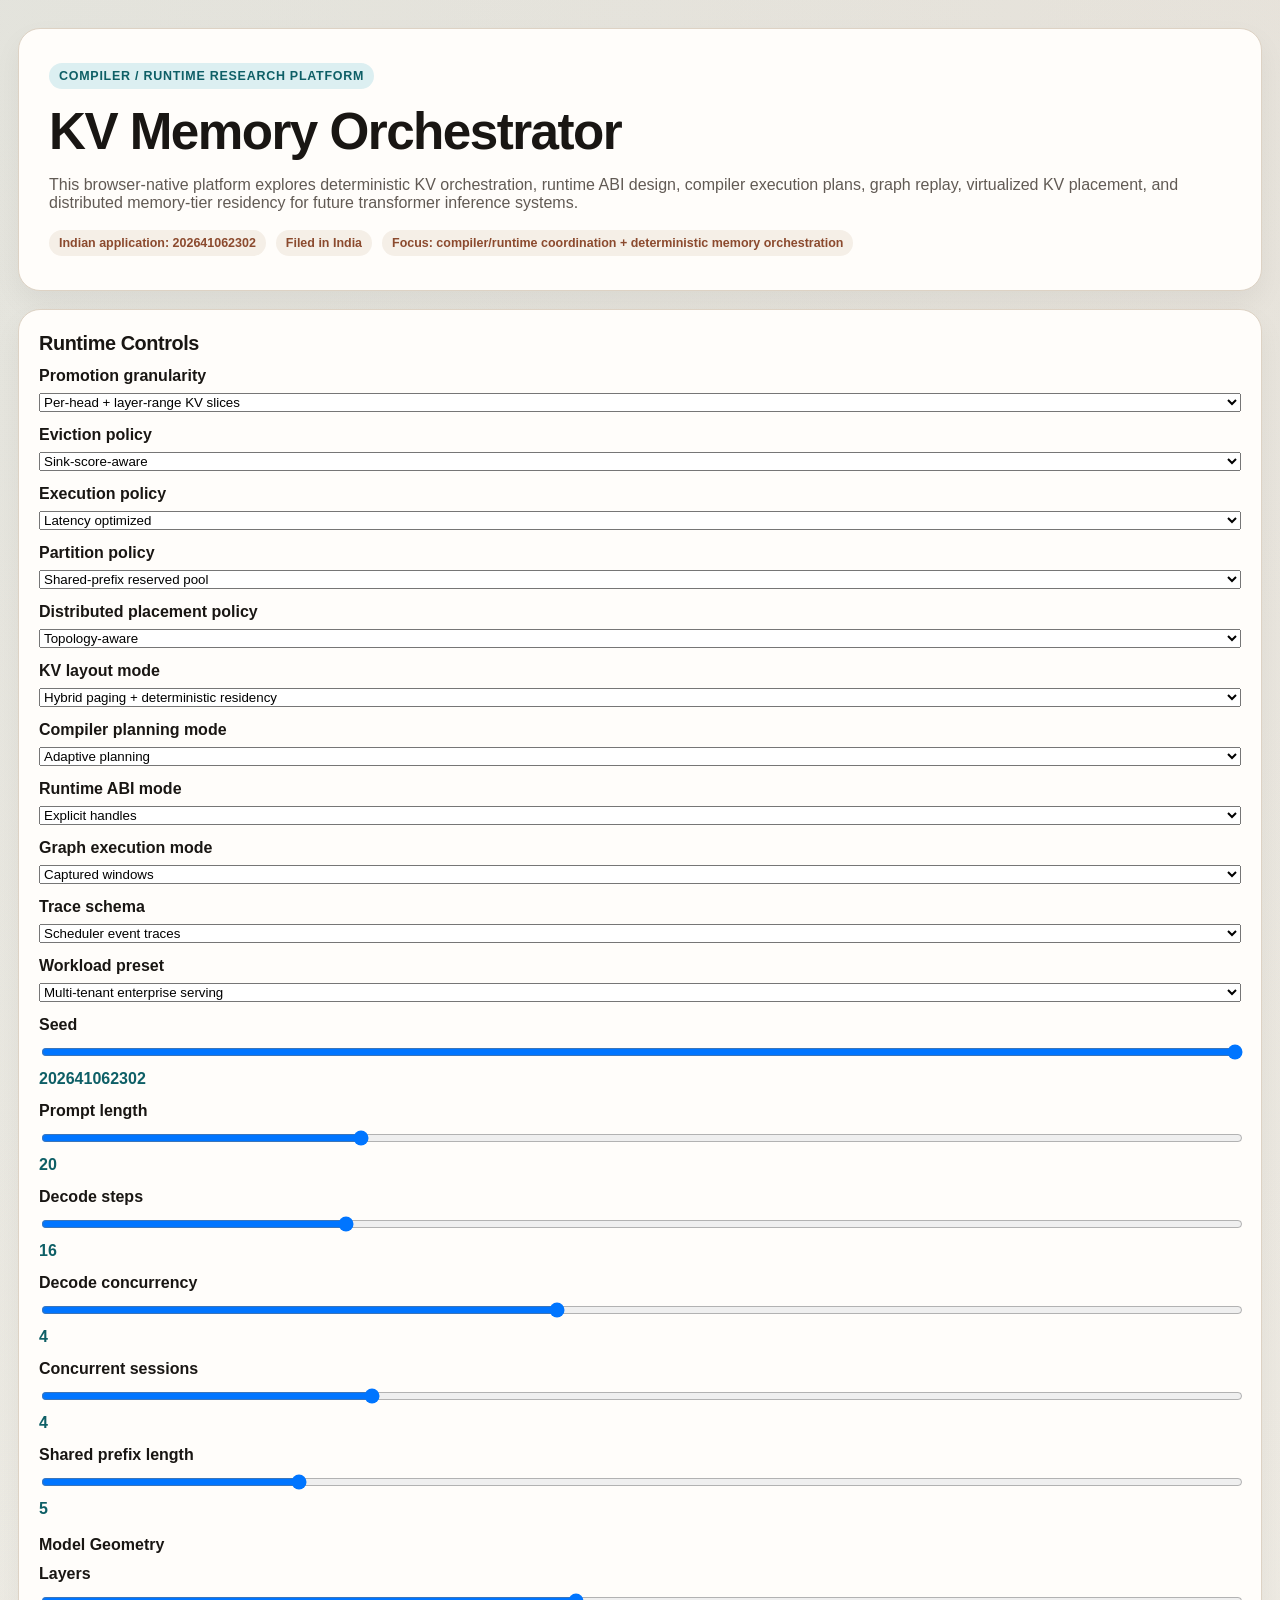
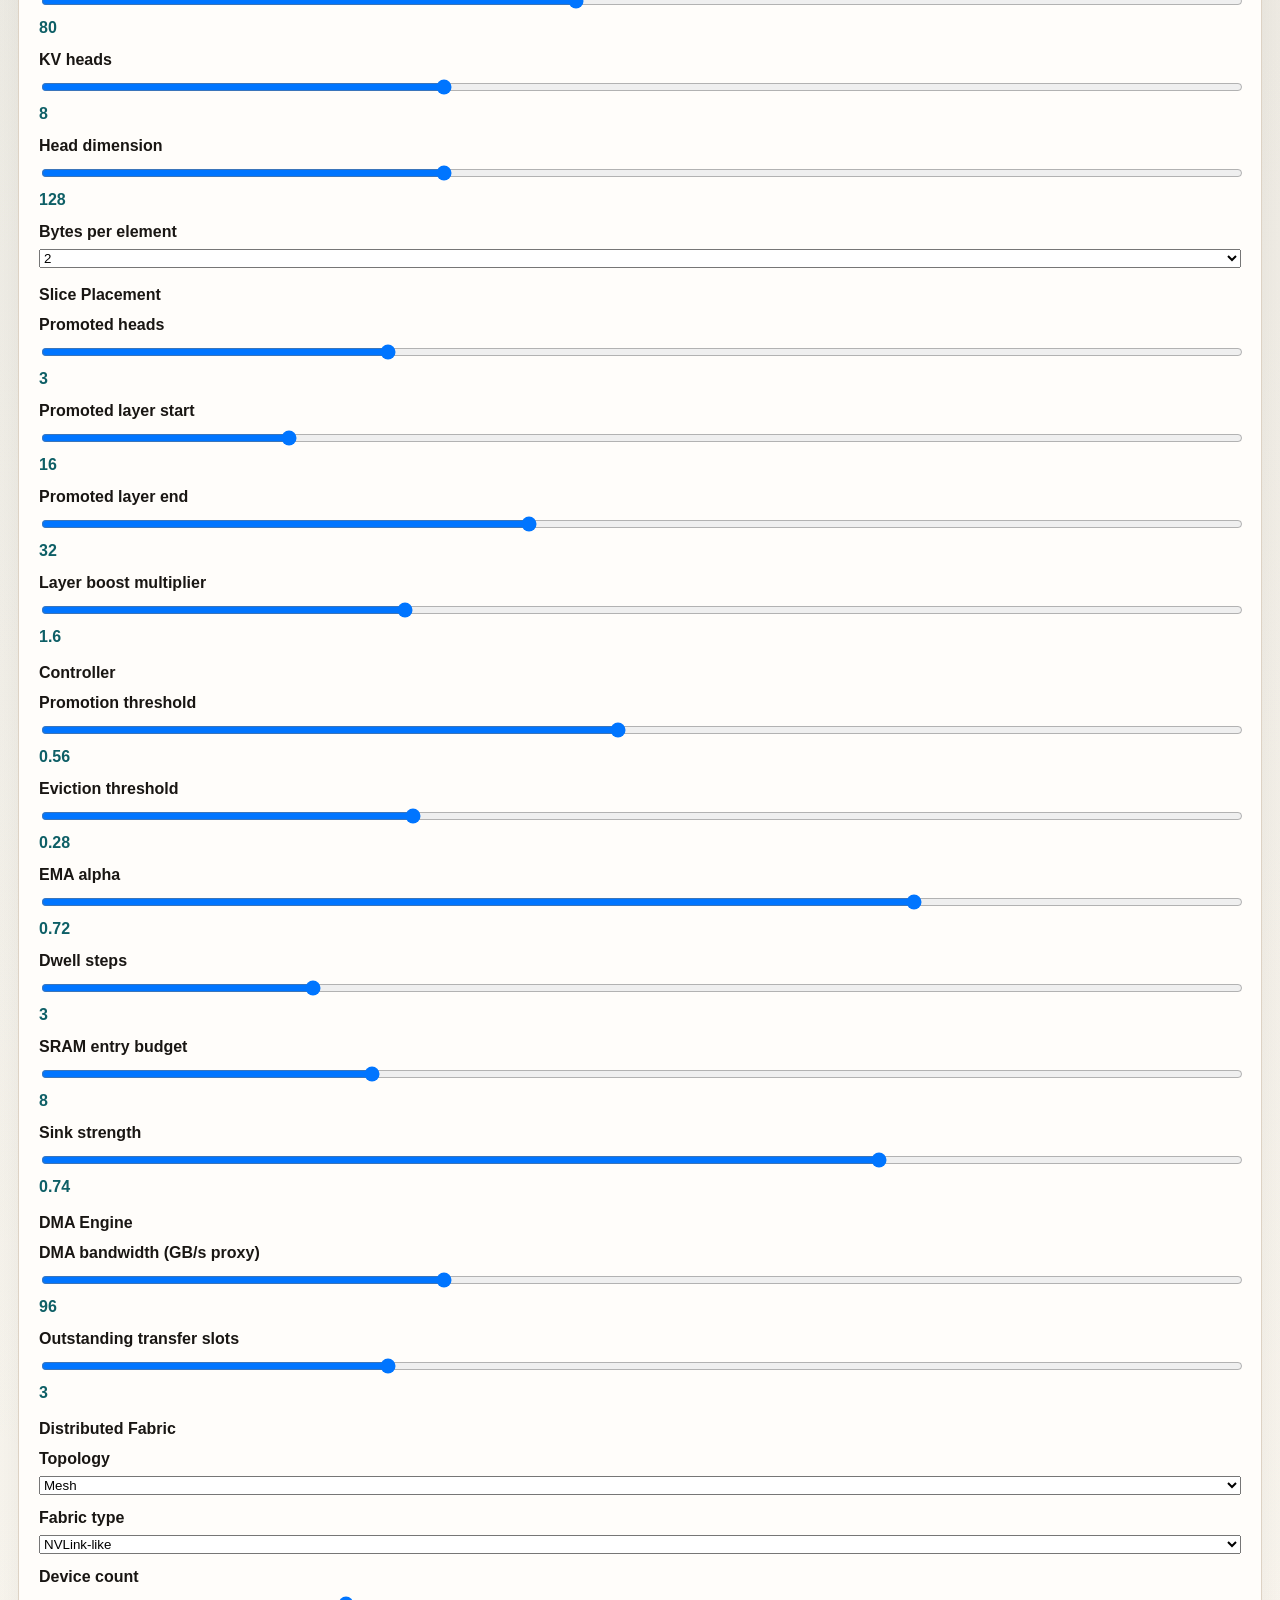
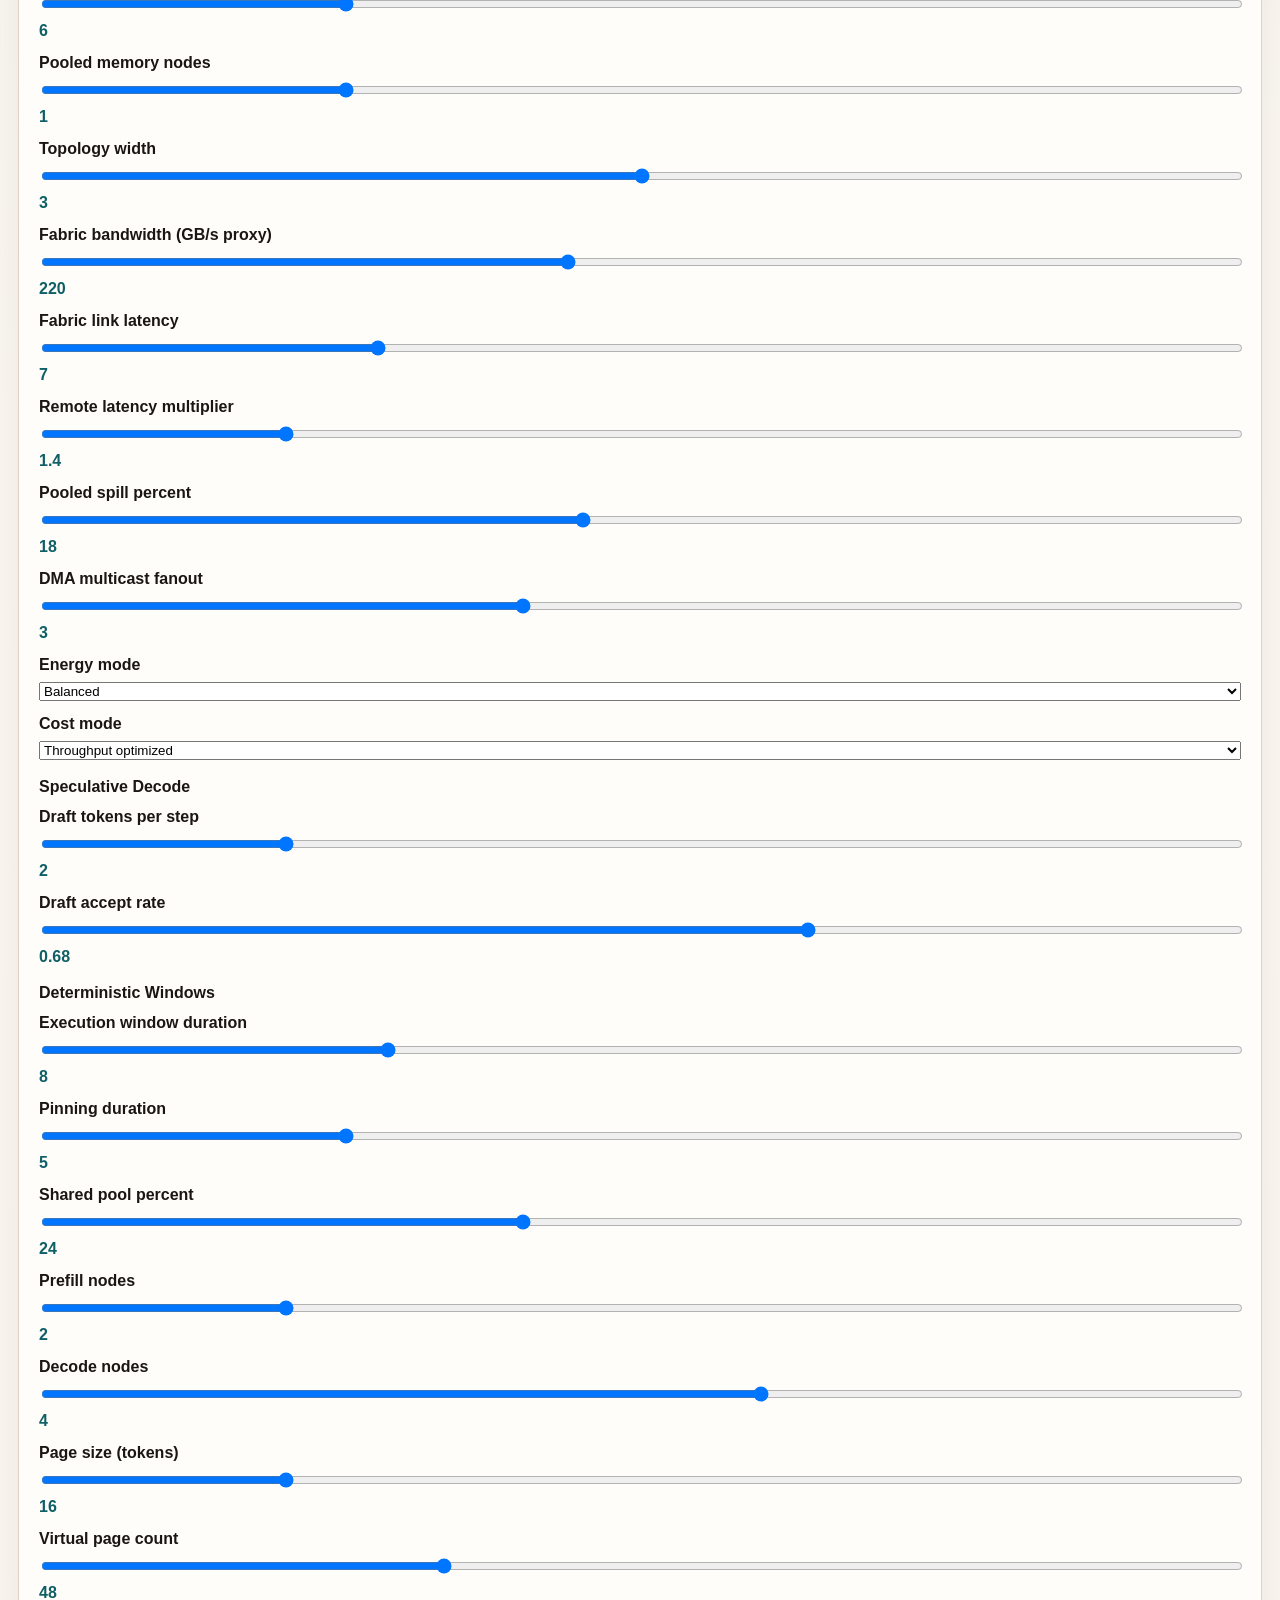
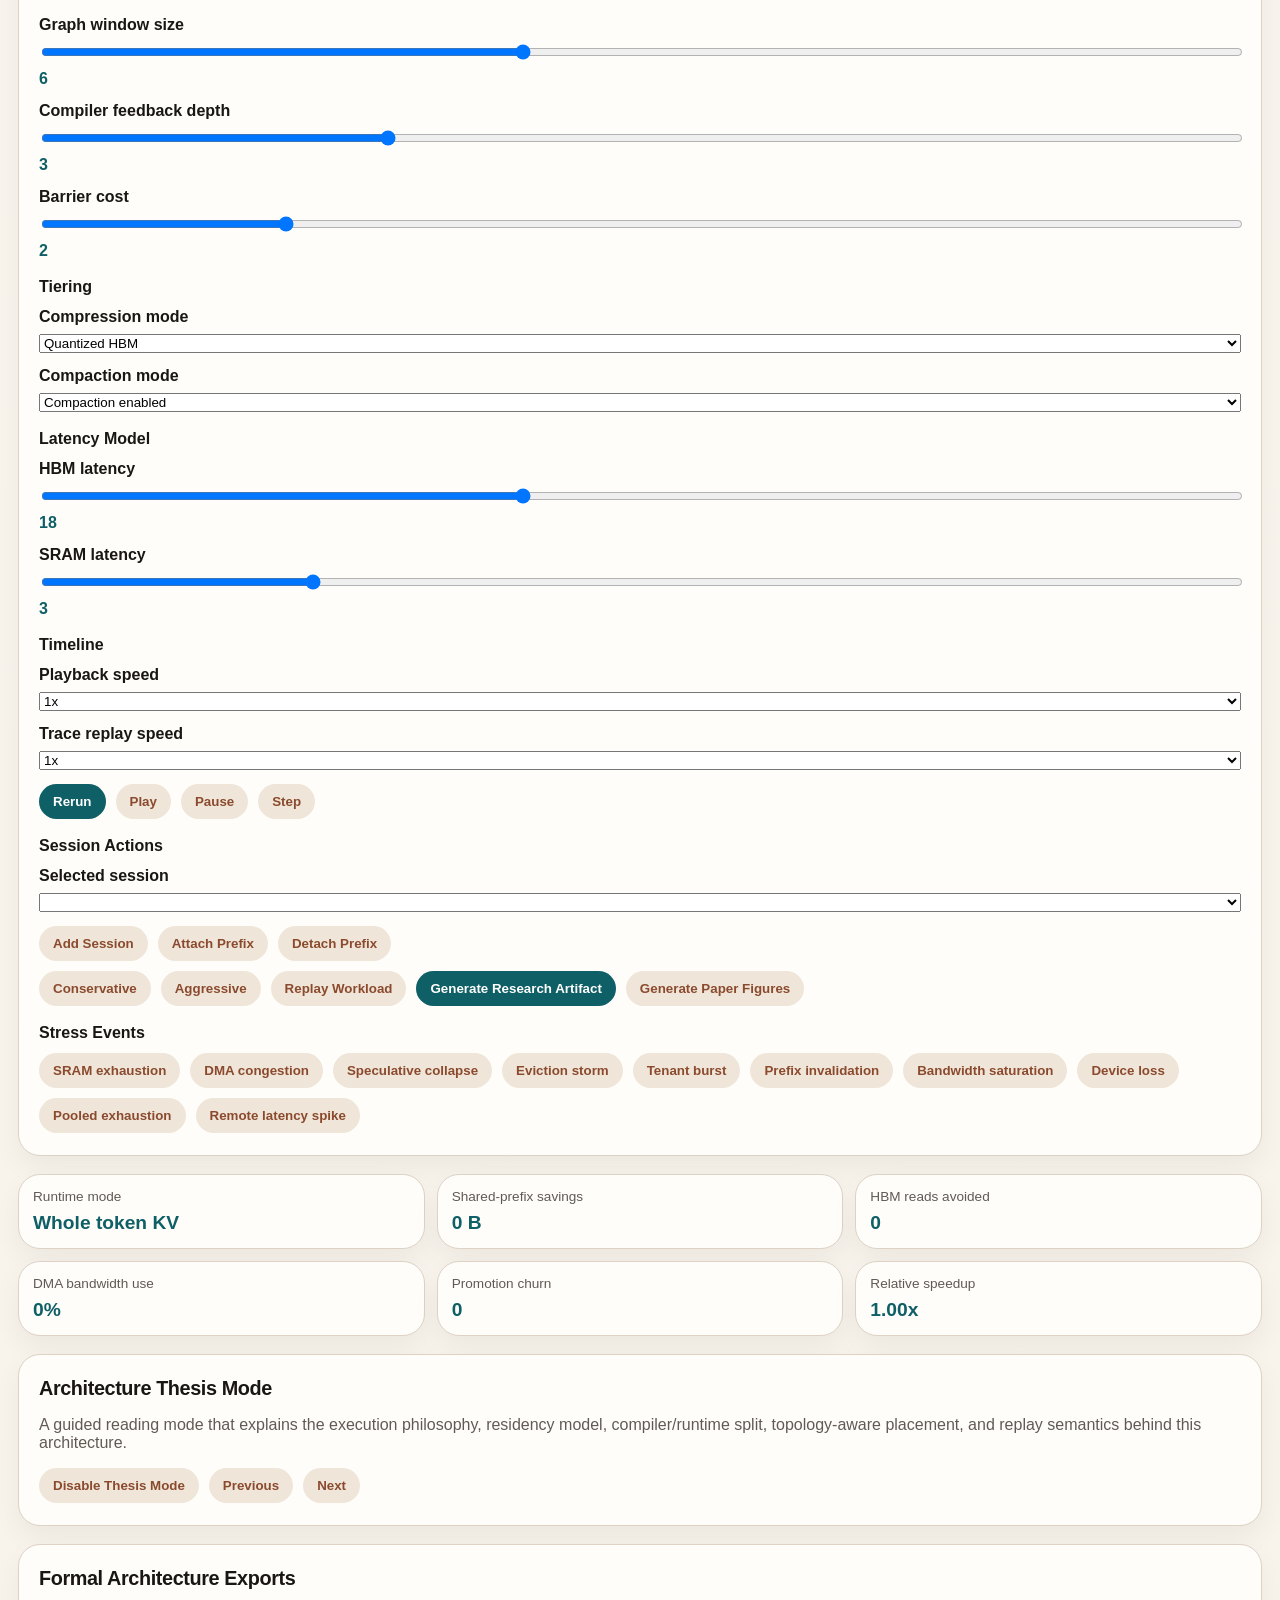
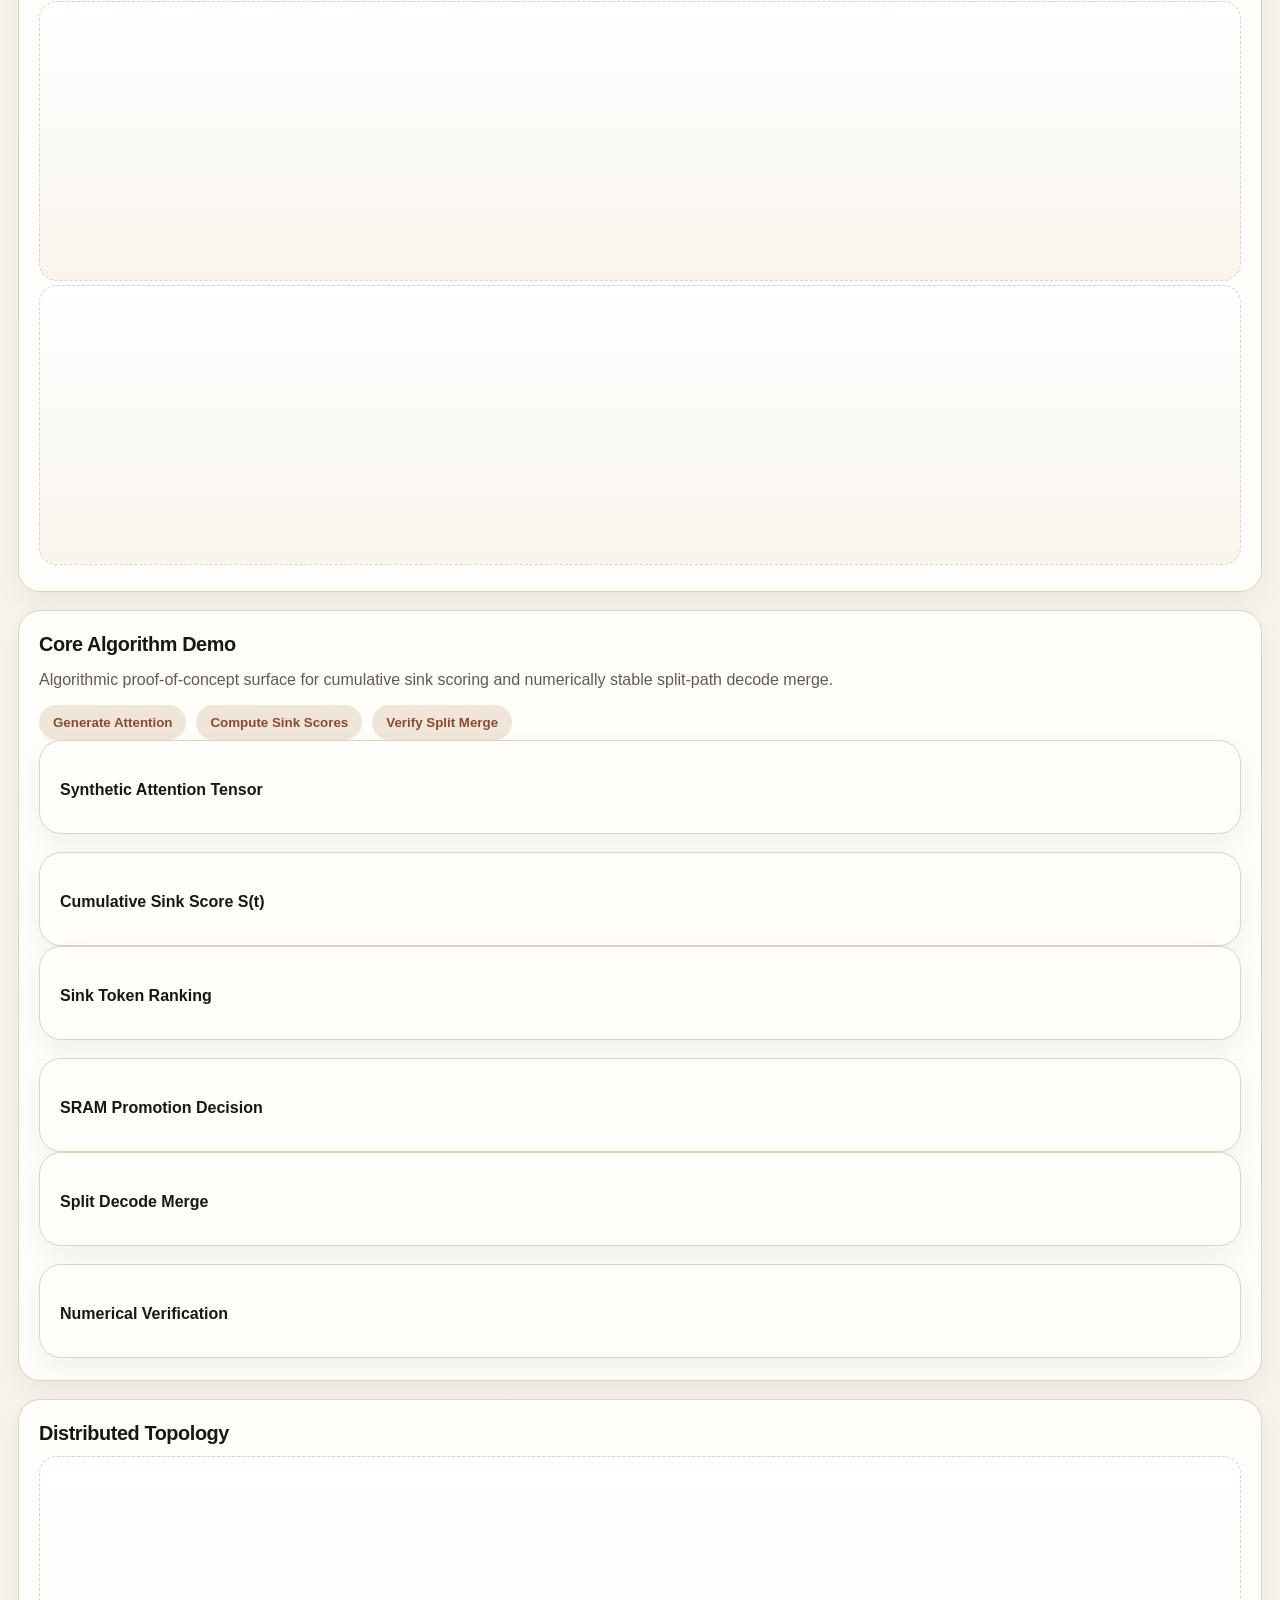
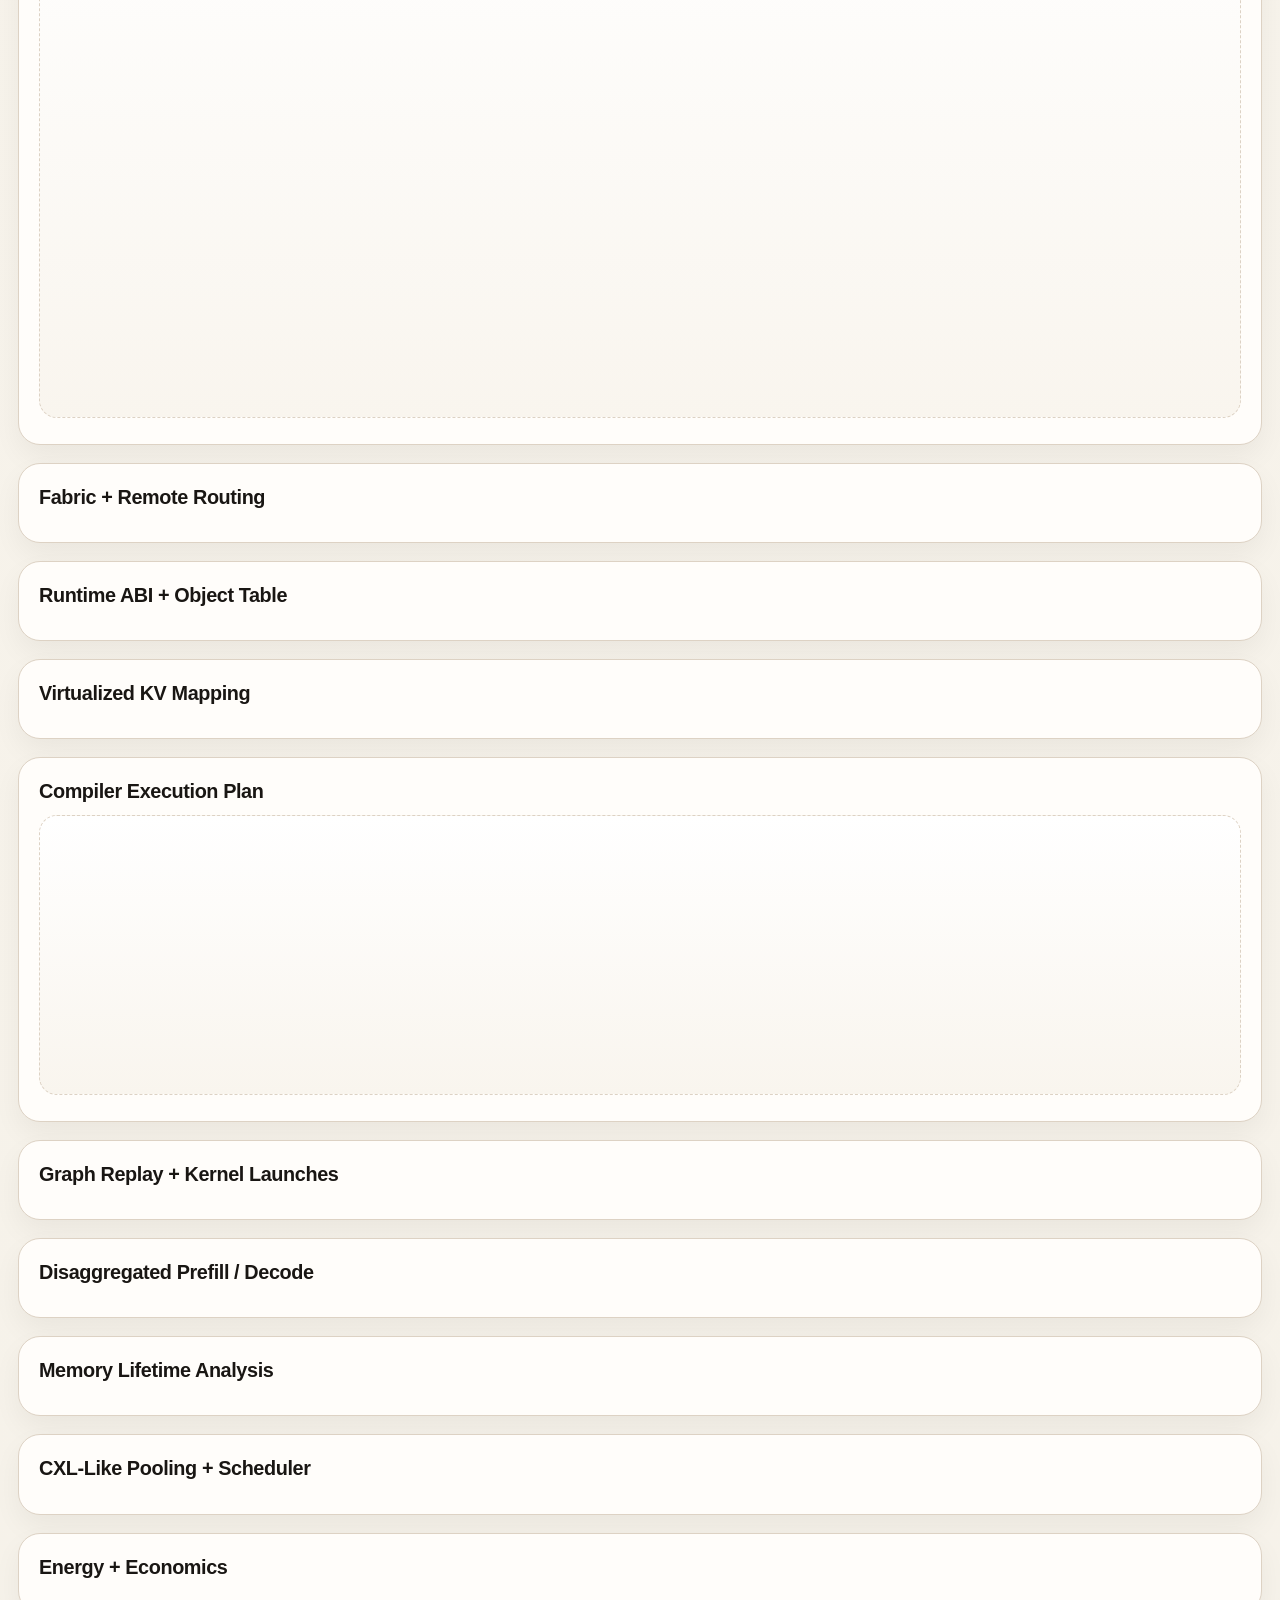
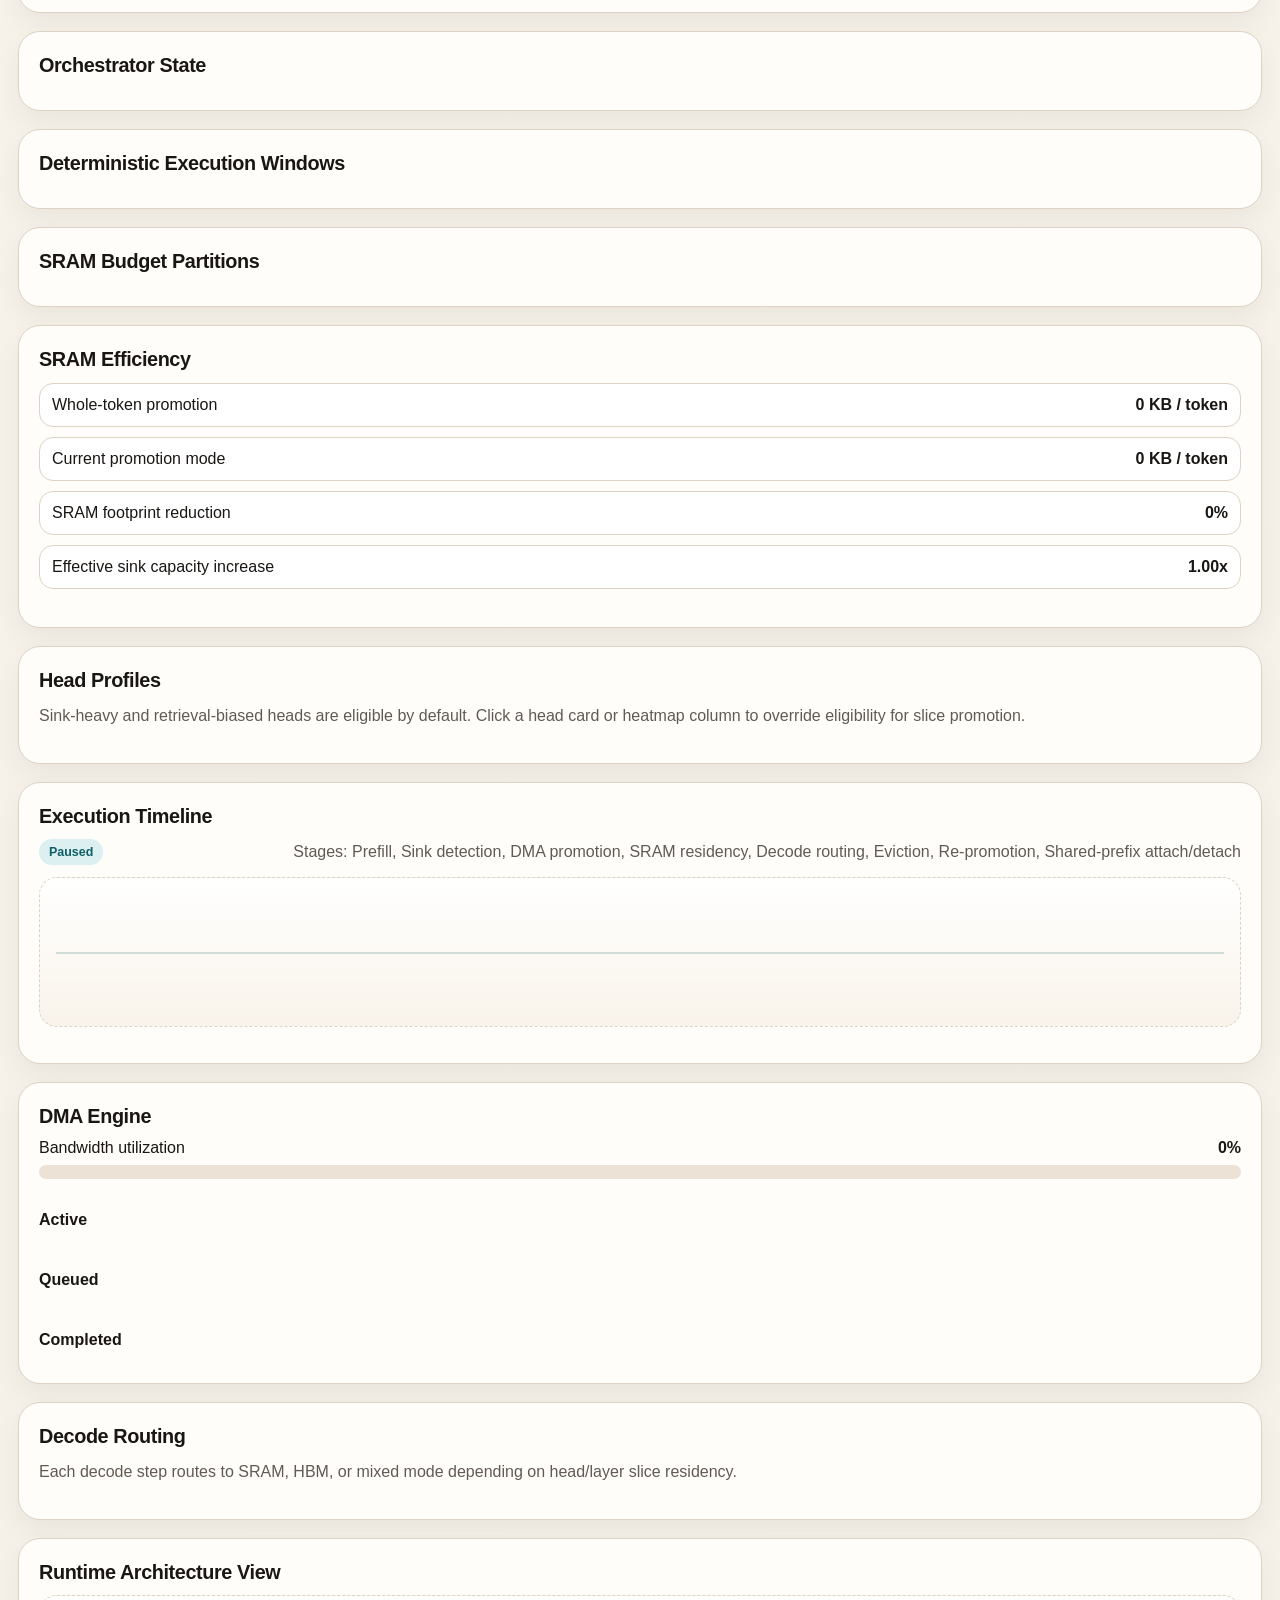
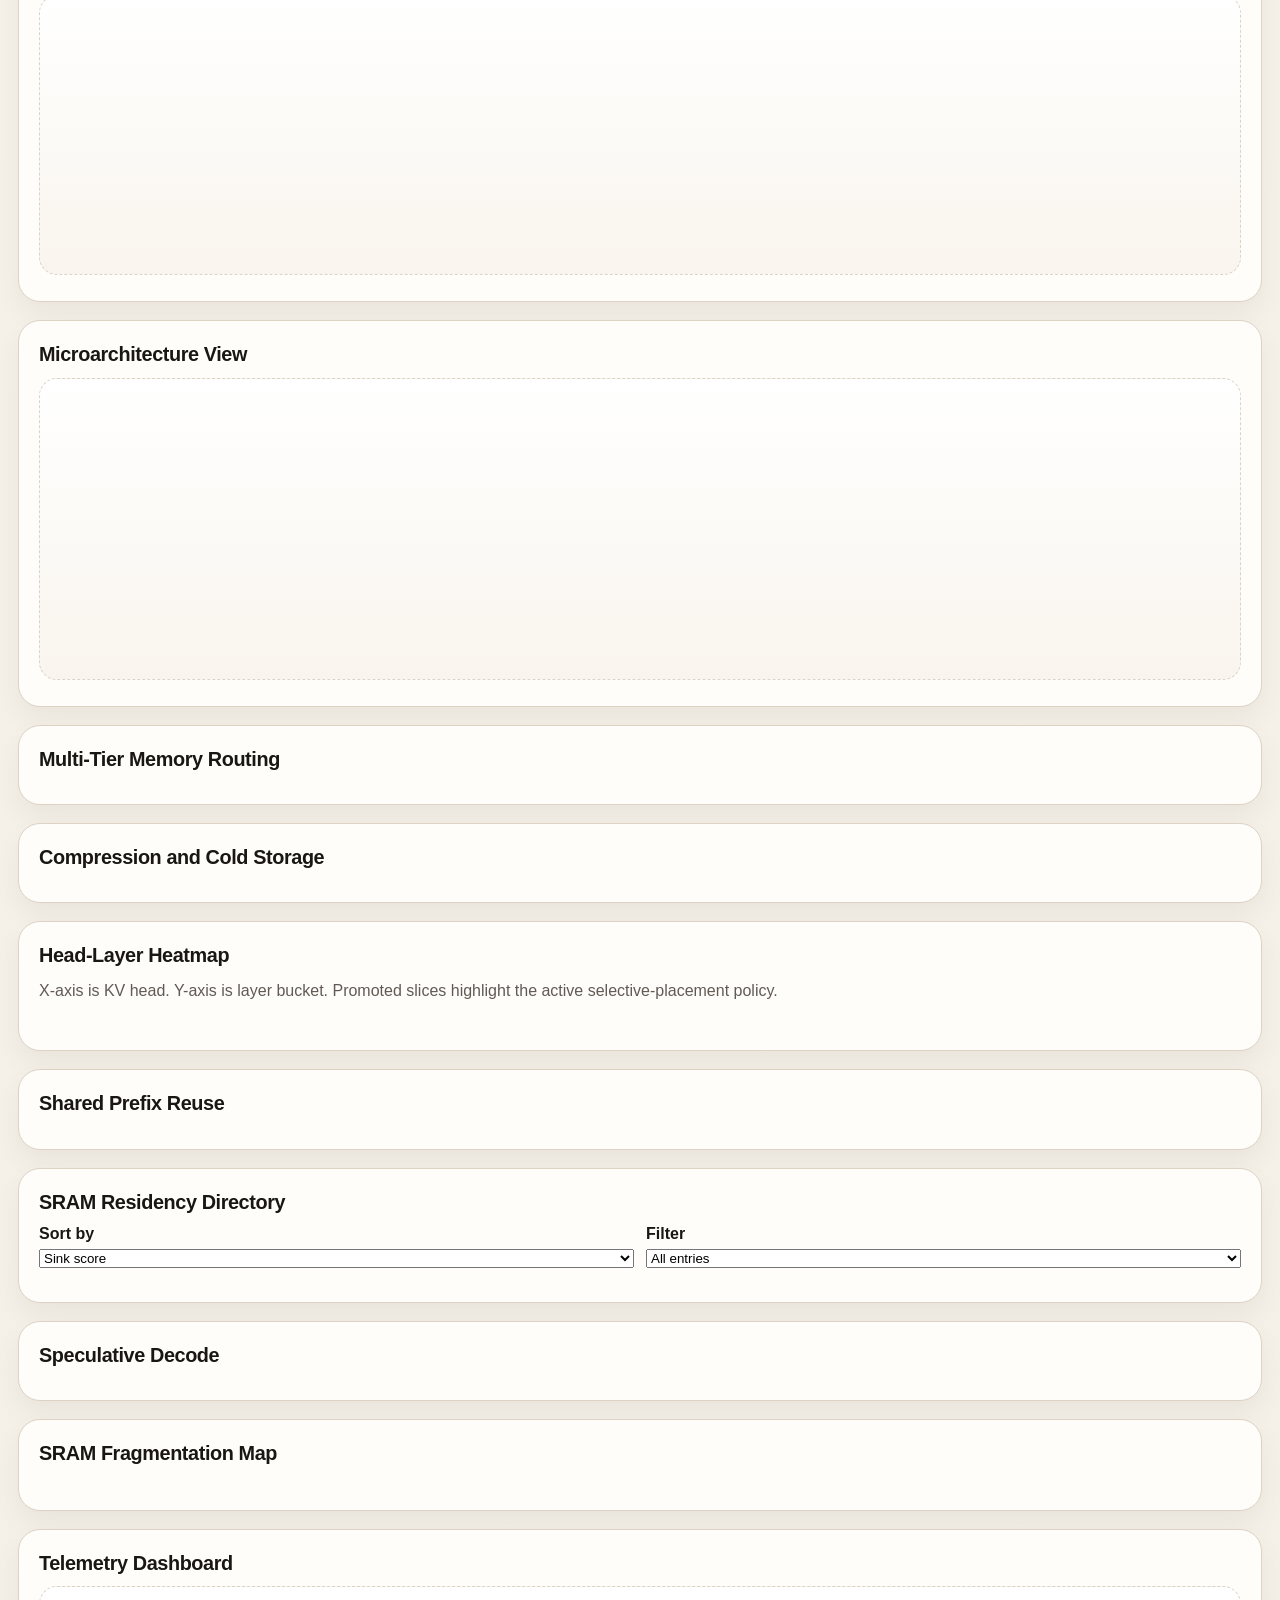
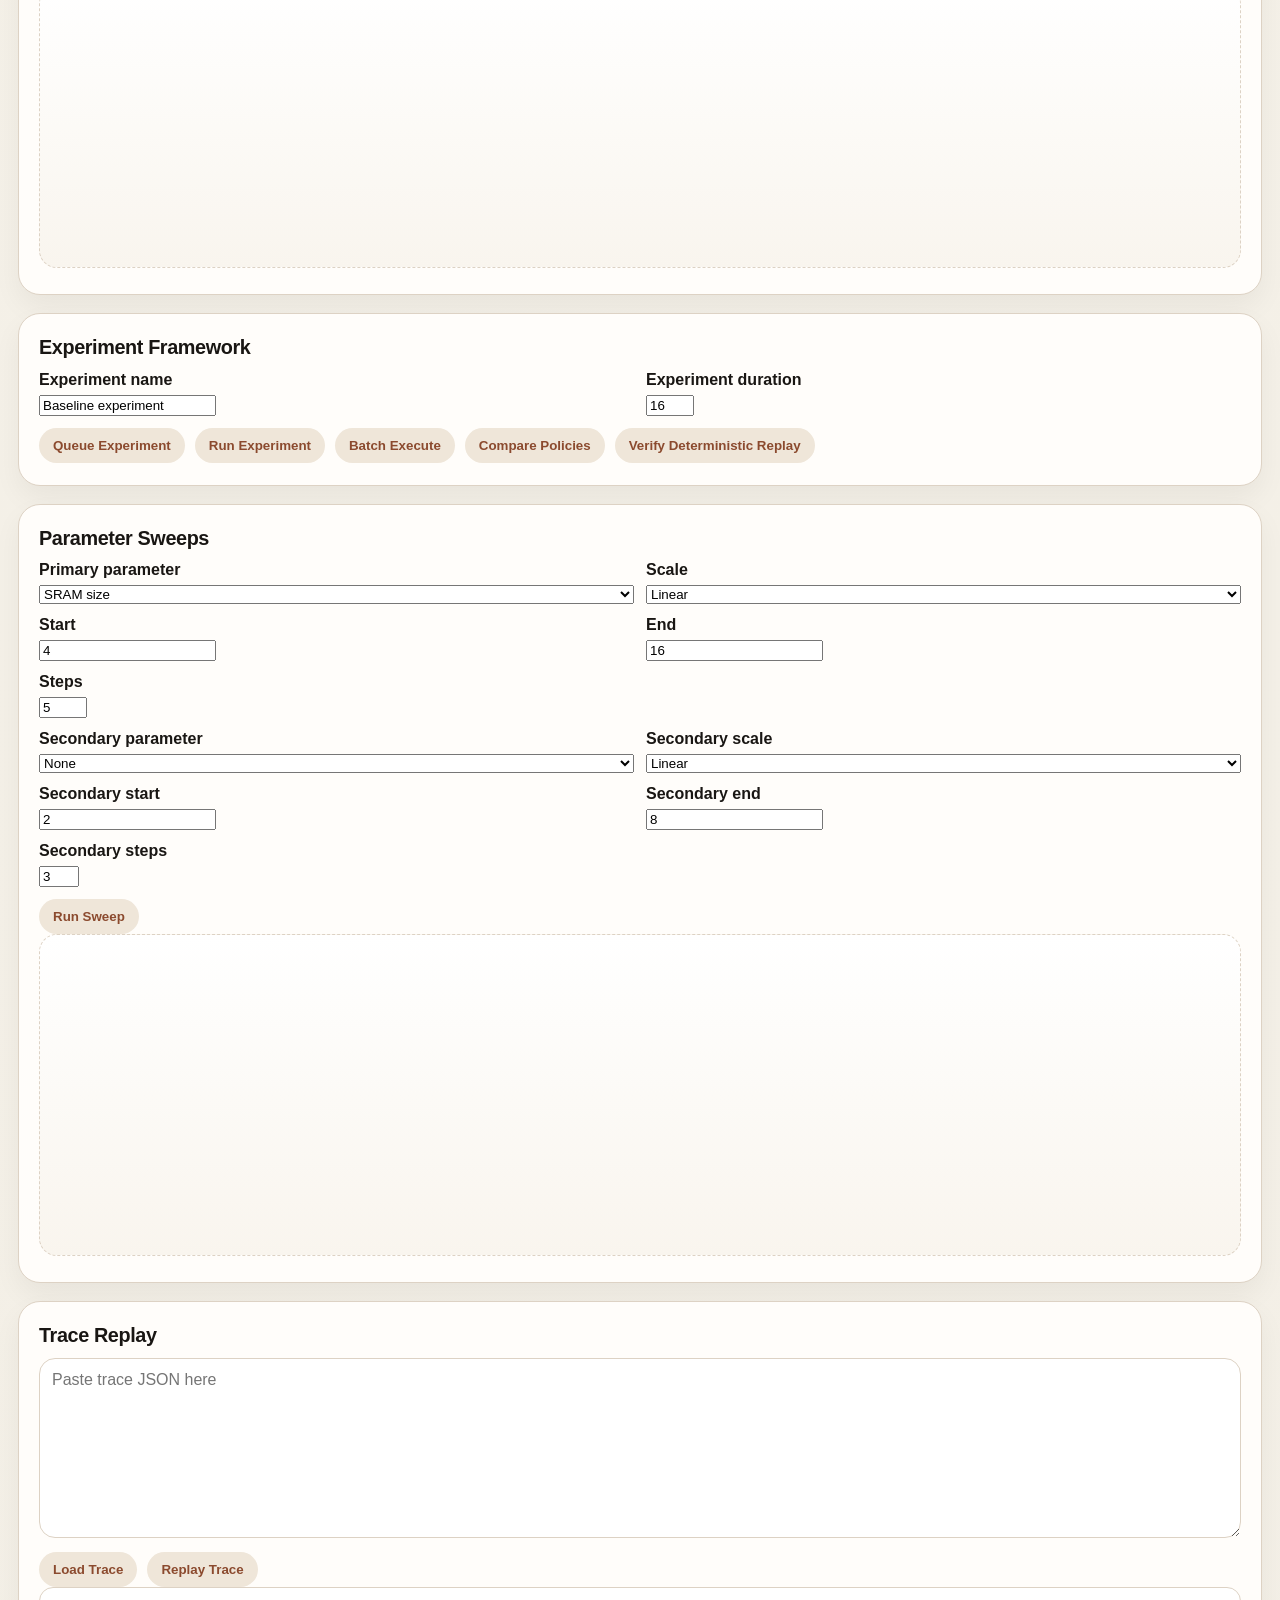
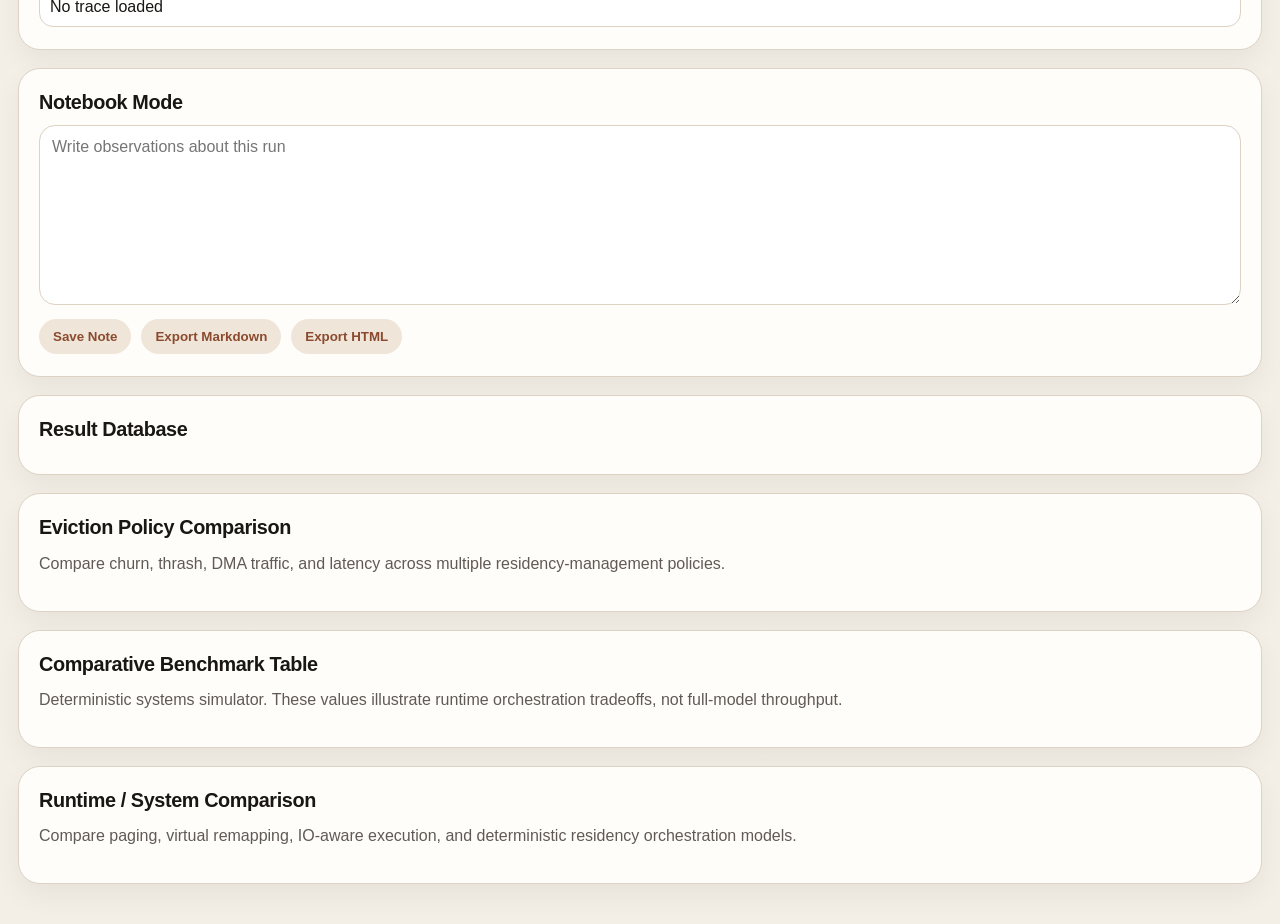
==== commit f2113c08: "Add core sink scoring and split merge algorithms" ====
--- a/index.html
+++ b/index.html
@@ -549,6 +549,49 @@
           </div>
         </div>
 
+        <div class="panel">
+          <h2>Core Algorithm Demo</h2>
+          <p class="subtle">
+            Algorithmic proof-of-concept surface for cumulative sink scoring and numerically stable split-path decode merge.
+          </p>
+          <div class="buttonRow">
+            <button id="generateAttention" class="secondary">Generate Attention</button>
+            <button id="computeSinkScores" class="secondary">Compute Sink Scores</button>
+            <button id="verifySplitMerge" class="secondary">Verify Split Merge</button>
+          </div>
+          <div id="algorithmSummary" class="telemetryCards"></div>
+          <div class="gridPair">
+            <div class="panel">
+              <h3>Synthetic Attention Tensor</h3>
+              <div id="attentionTensorSummary" class="stackList"></div>
+            </div>
+            <div class="panel">
+              <h3>Cumulative Sink Score S(t)</h3>
+              <div id="sinkScoreSummary" class="stackList"></div>
+            </div>
+          </div>
+          <div class="gridPair">
+            <div class="panel">
+              <h3>Sink Token Ranking</h3>
+              <div id="sinkRankingTable" class="stackList"></div>
+            </div>
+            <div class="panel">
+              <h3>SRAM Promotion Decision</h3>
+              <div id="promotionDecision" class="stackList"></div>
+            </div>
+          </div>
+          <div class="gridPair">
+            <div class="panel">
+              <h3>Split Decode Merge</h3>
+              <div id="mergeVerification" class="stackList"></div>
+            </div>
+            <div class="panel">
+              <h3>Numerical Verification</h3>
+              <div id="mergeErrorSummary" class="stackList"></div>
+            </div>
+          </div>
+        </div>
+
         <div class="gridPair">
           <div class="panel">
             <h2>Distributed Topology</h2>
@@ -962,6 +1005,9 @@
   </main>
 
   <script src="runtime-core.js"></script>
+  <script src="js/core/attention-generator.js"></script>
+  <script src="js/core/sink-score.js"></script>
+  <script src="js/core/merge.js"></script>
   <script src="thesis.js"></script>
   <script src="reproducibility.js"></script>
   <script src="persistence.js"></script>
--- a/styles.css
+++ b/styles.css
@@ -262,6 +262,16 @@
   color: var(--muted);
 }
 
+.goodText {
+  color: var(--good);
+  font-weight: 700;
+}
+
+.dangerText {
+  color: var(--danger);
+  font-weight: 700;
+}
+
 .badge.sink-heavy,
 .badge.good {
   background: #dff5e8;
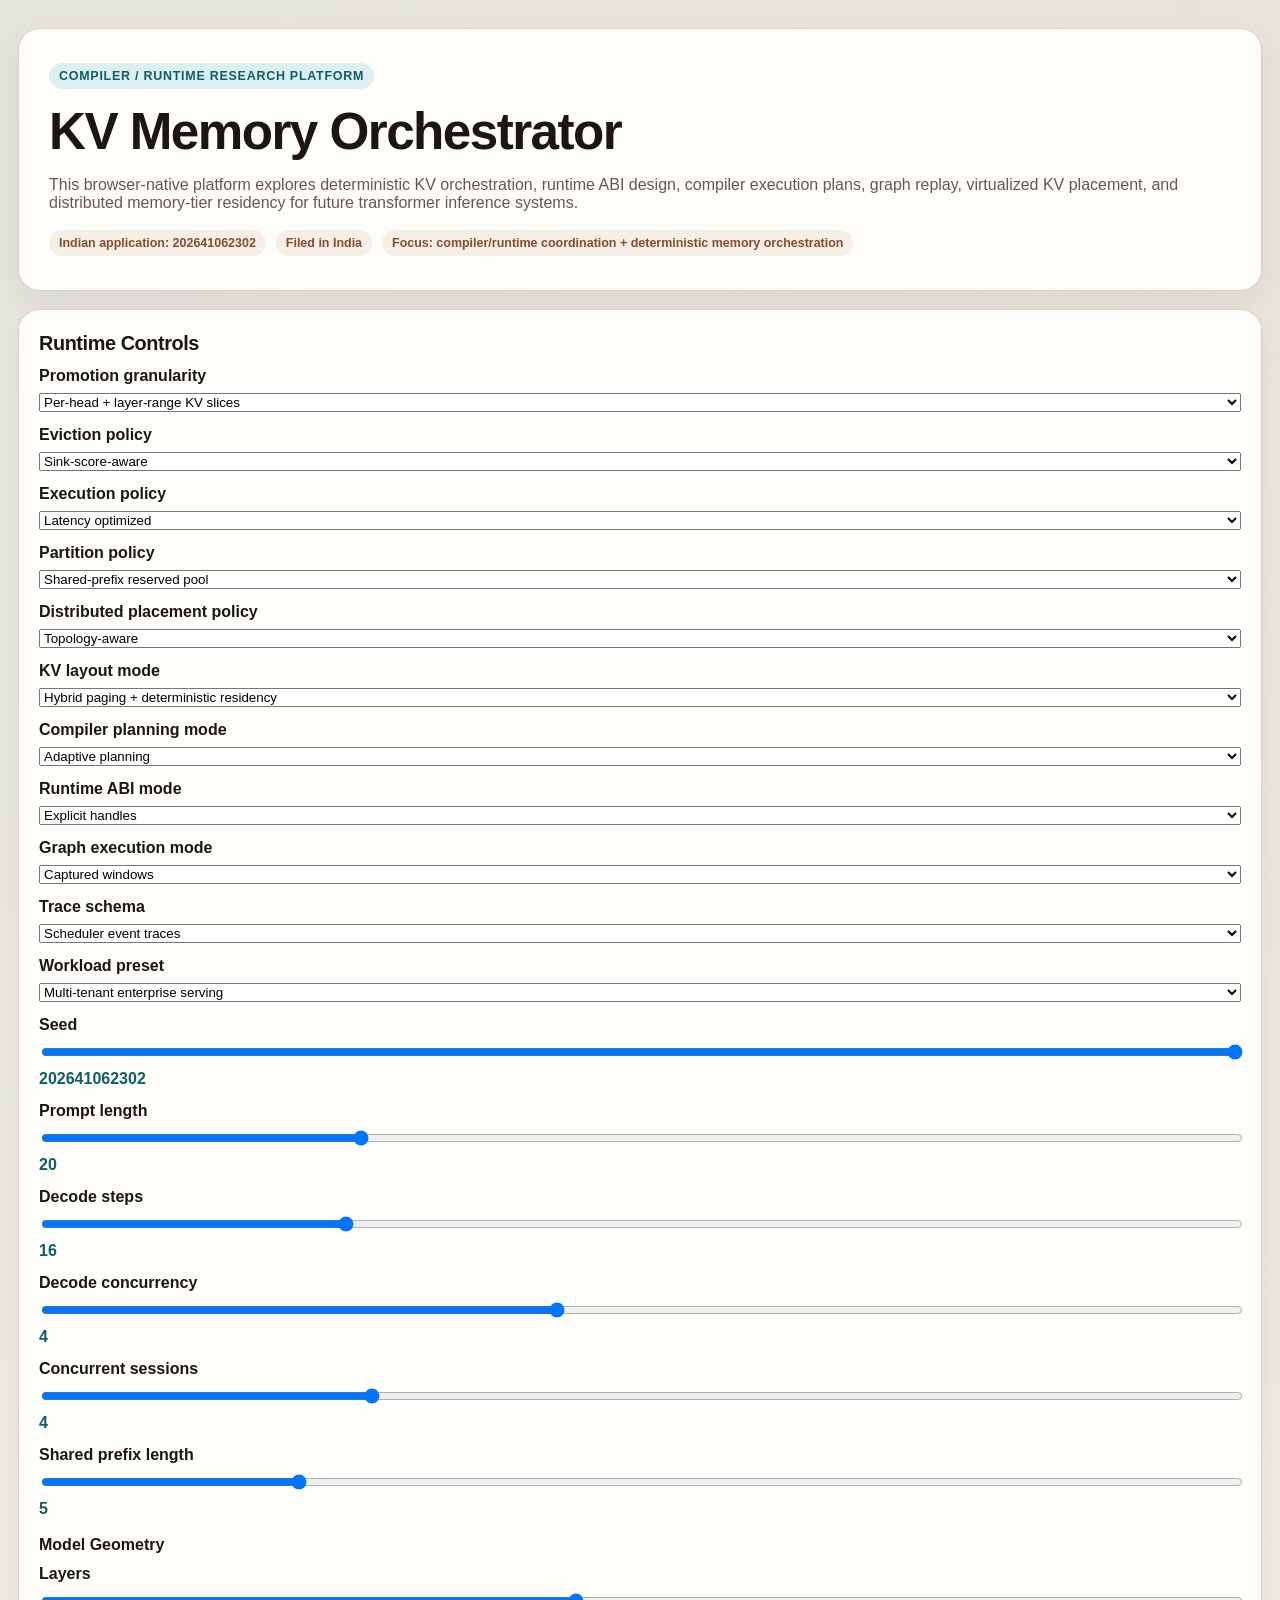
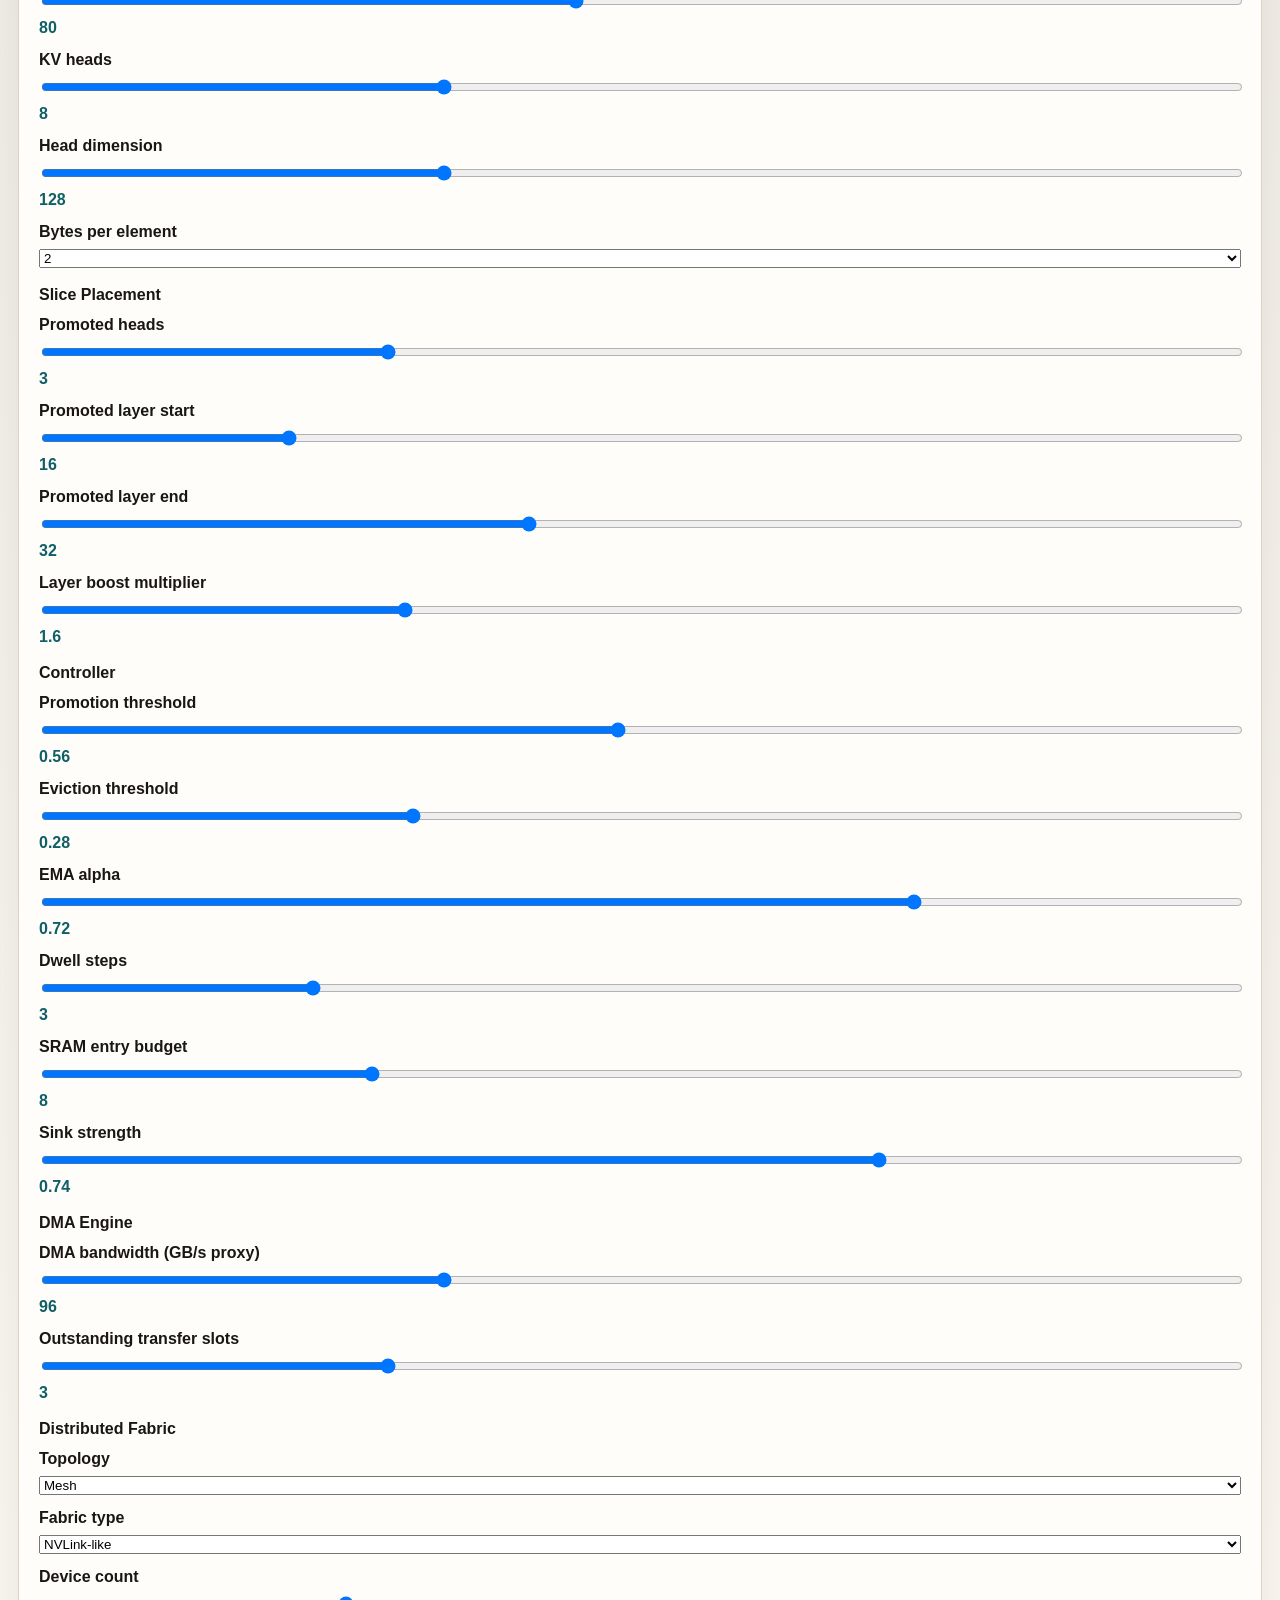
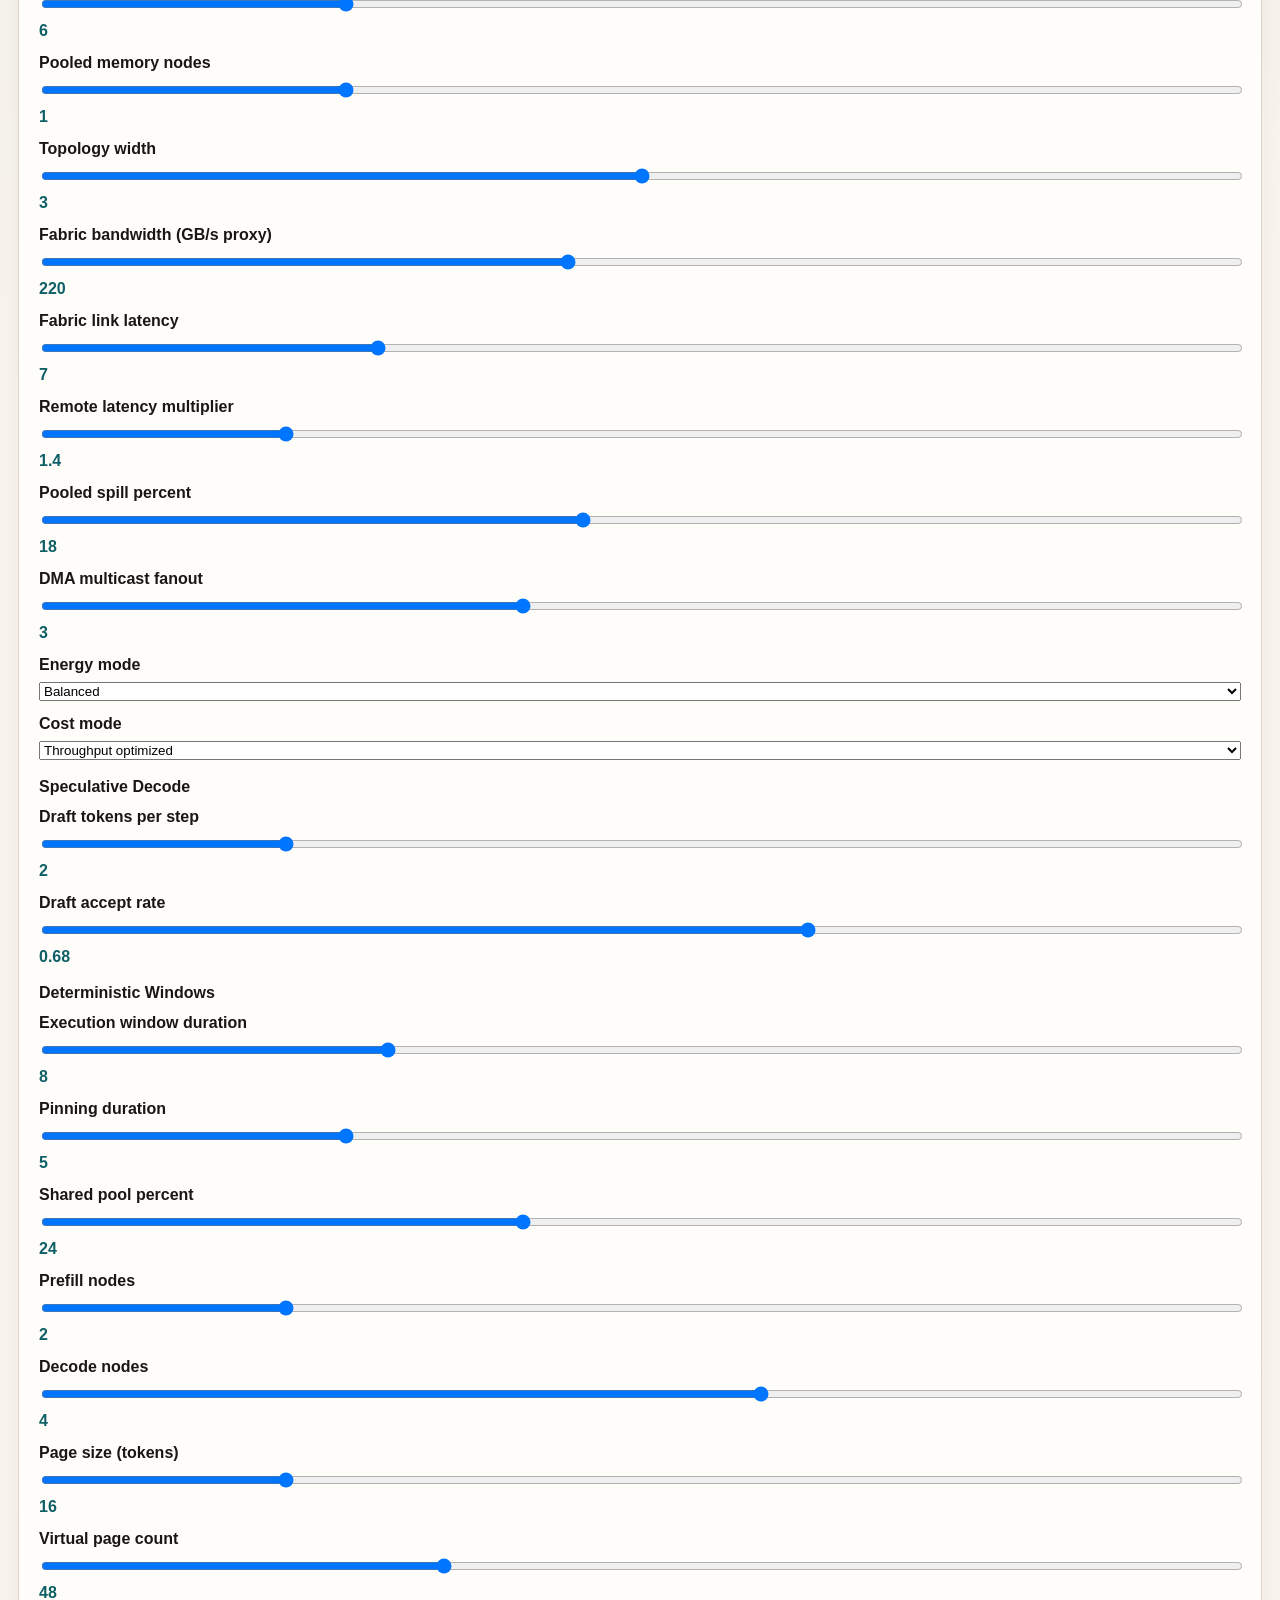
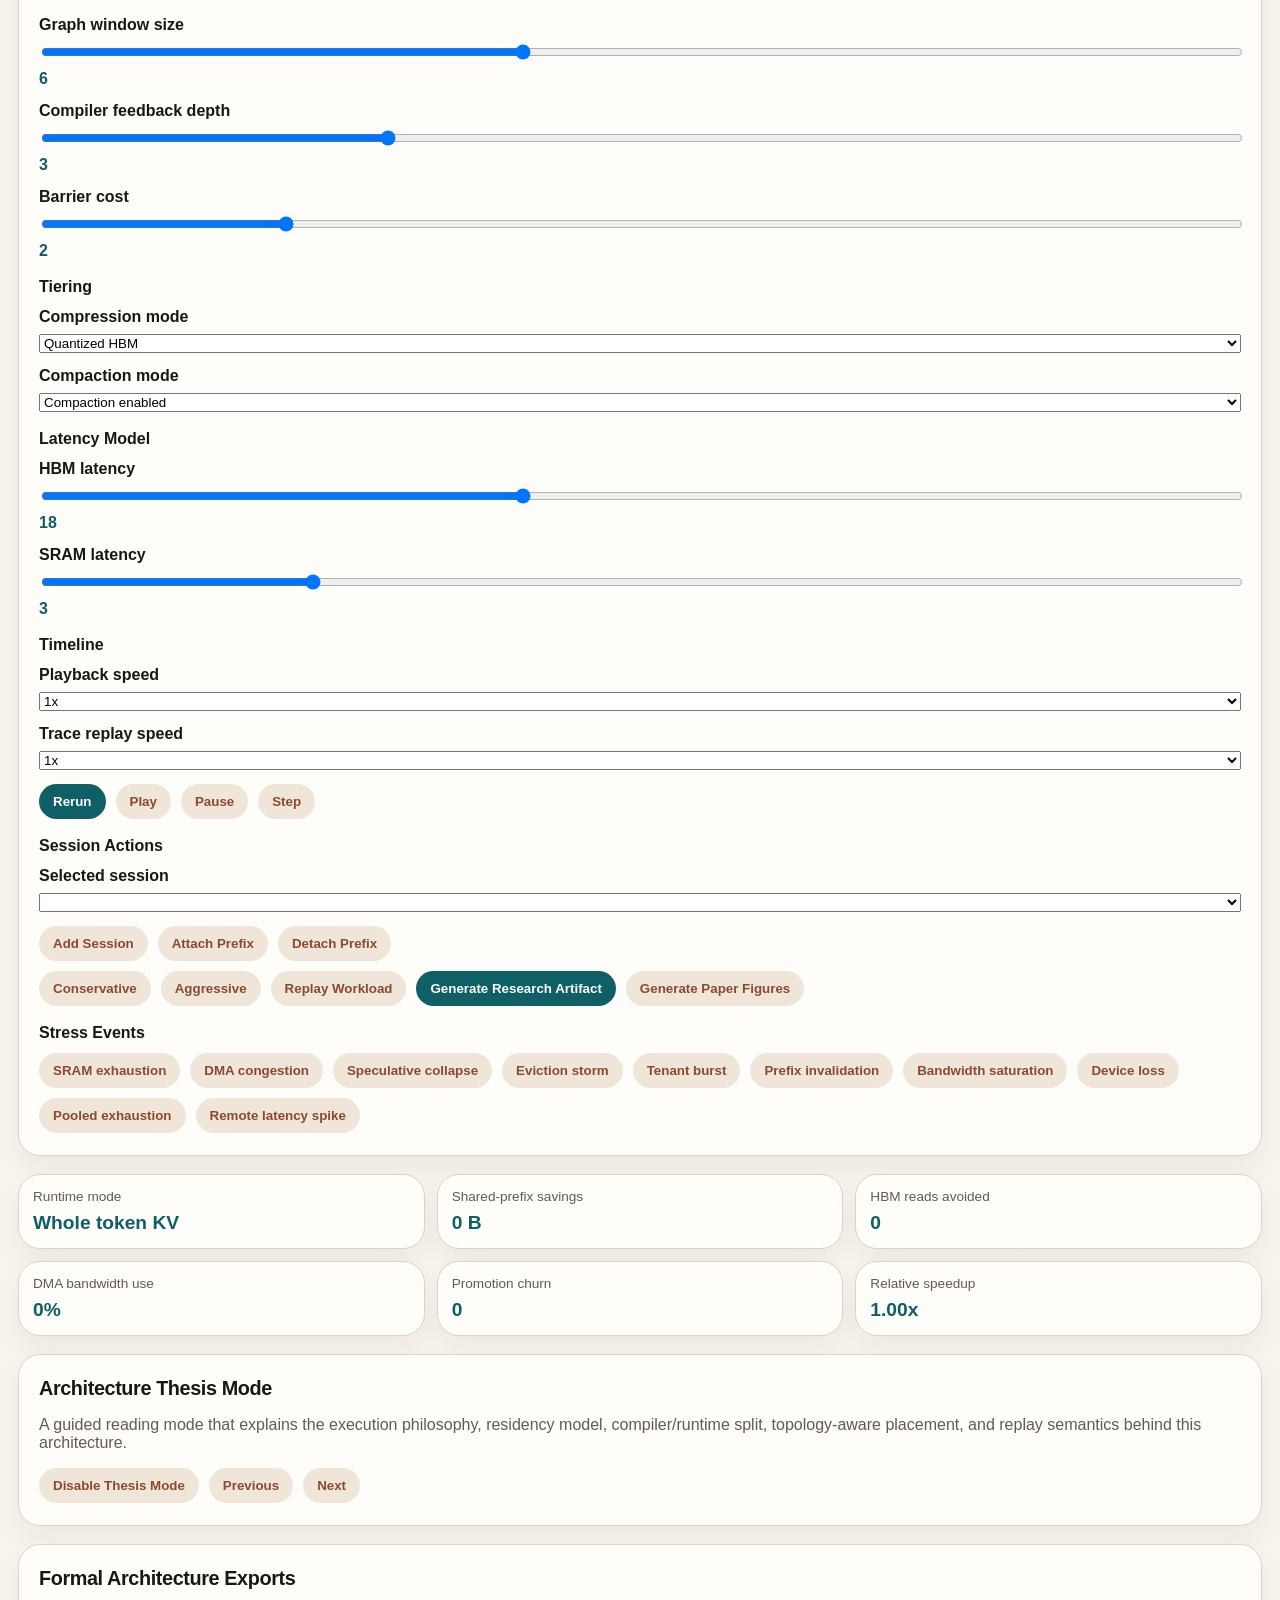
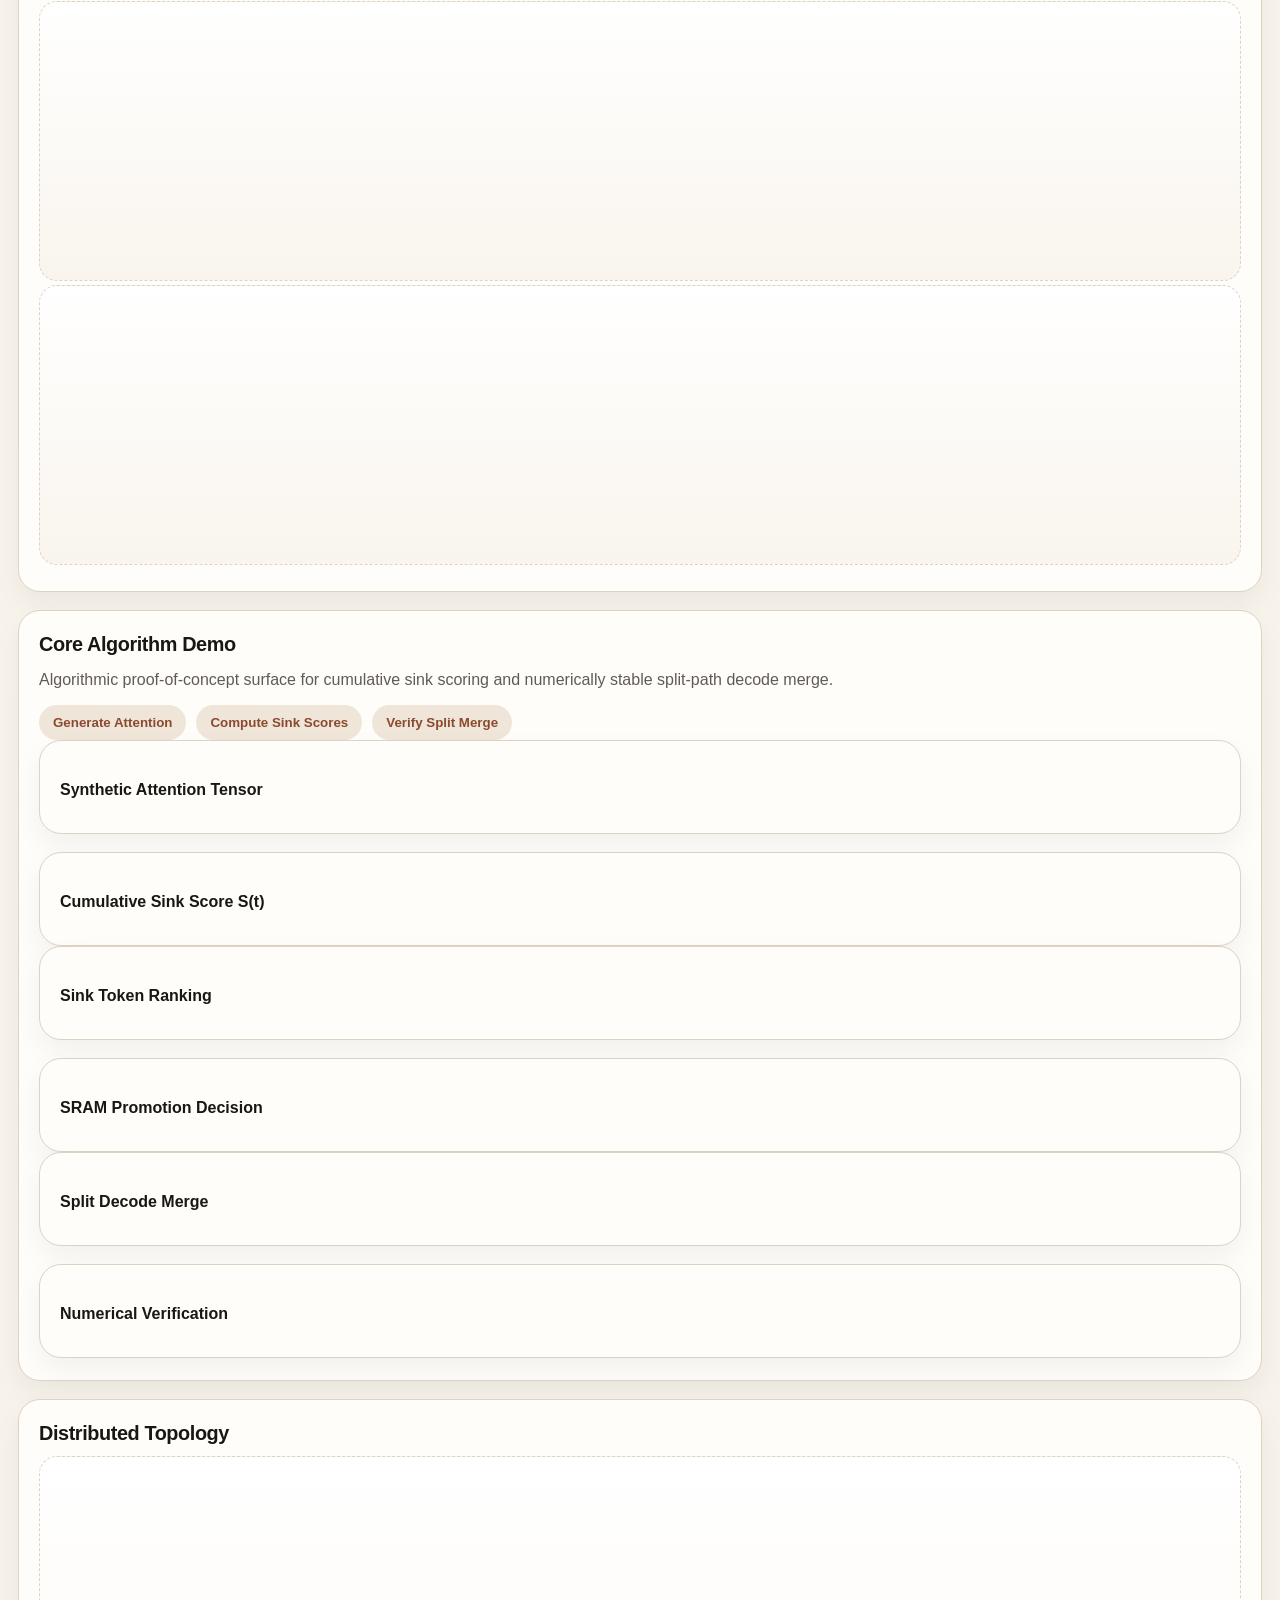
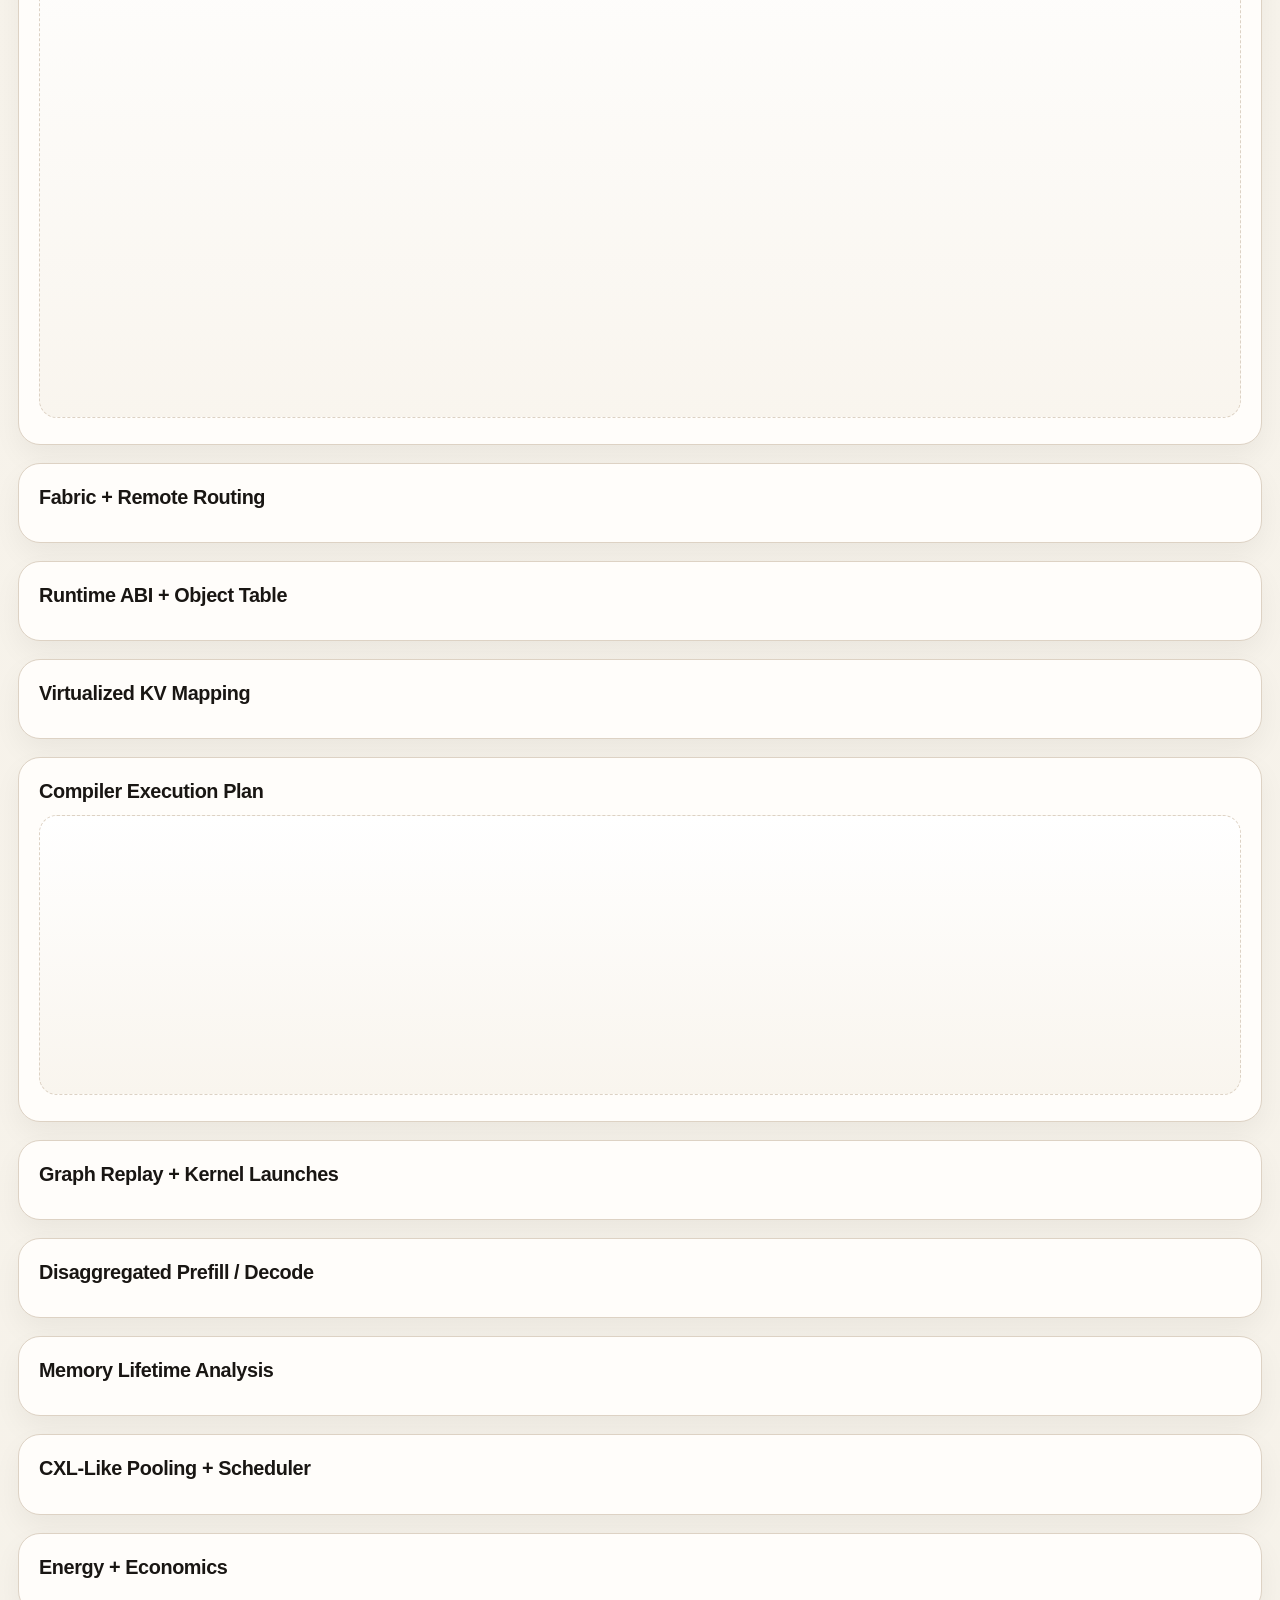
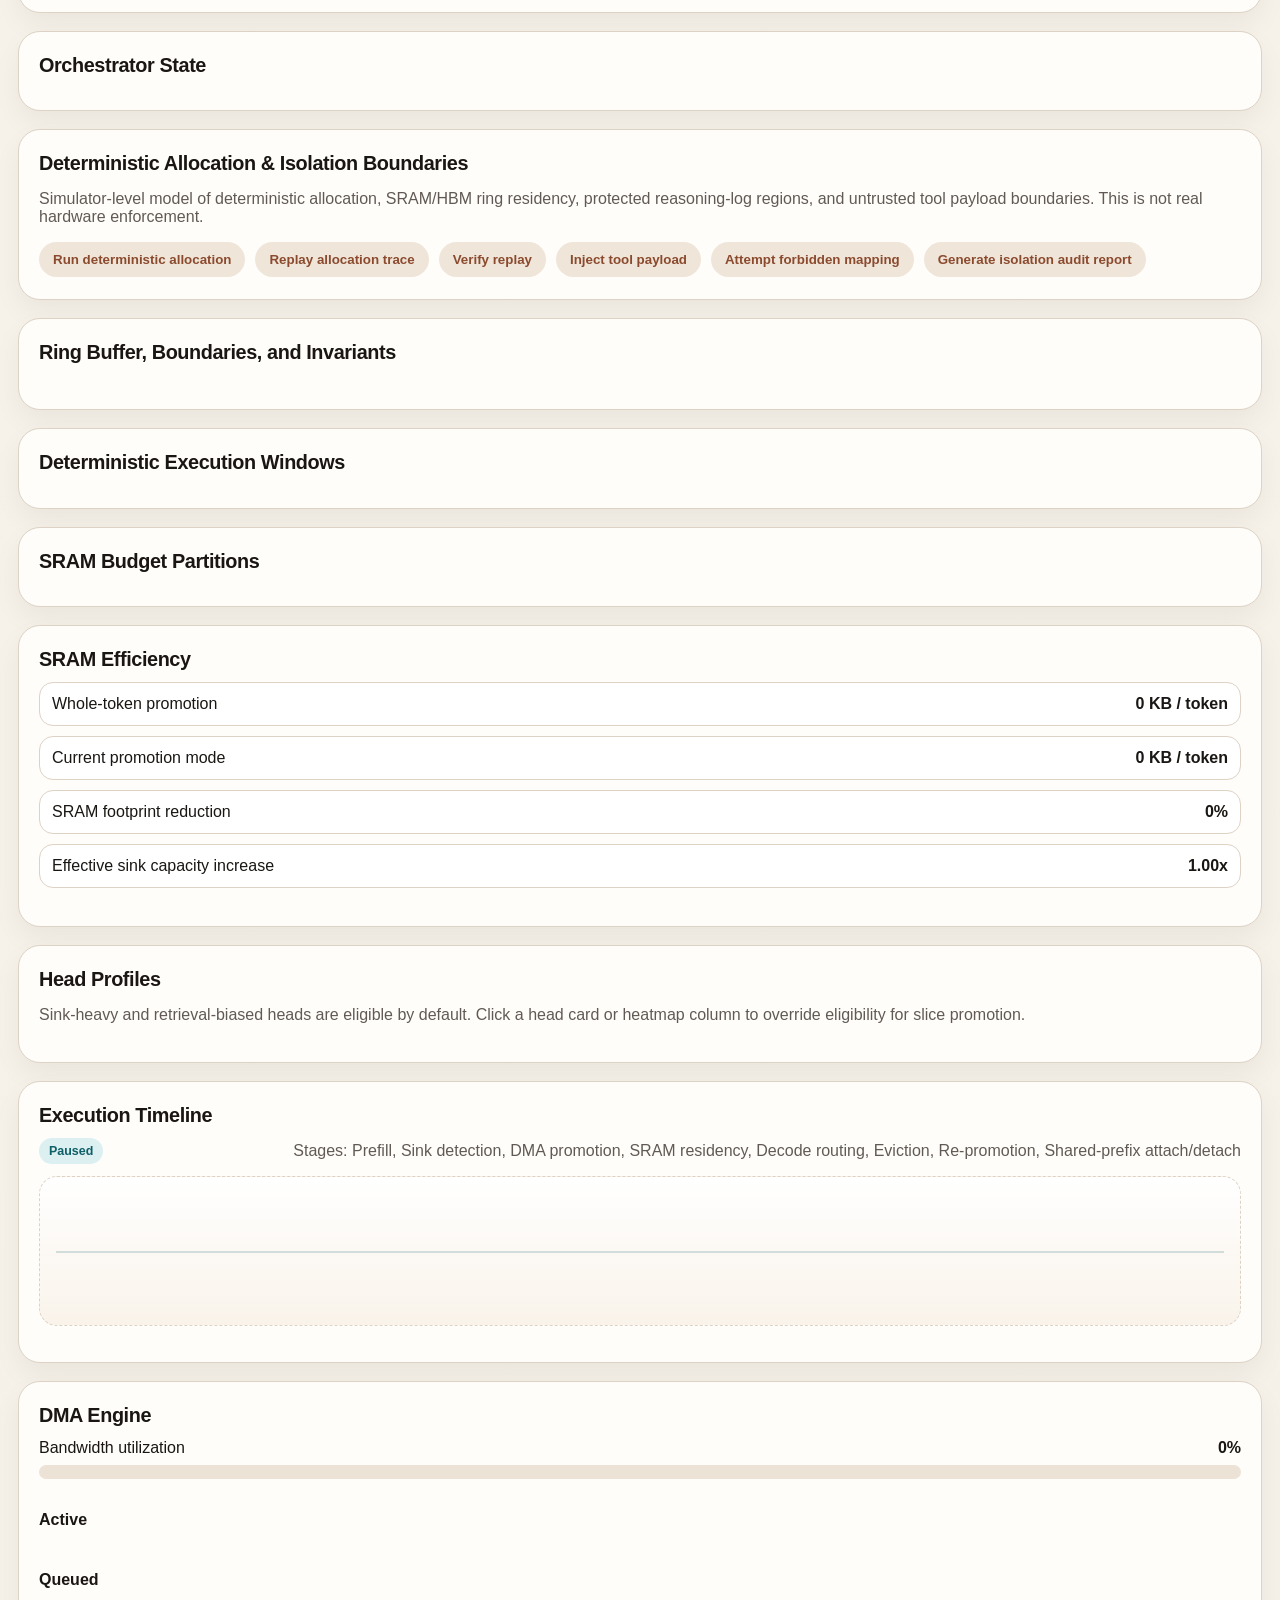
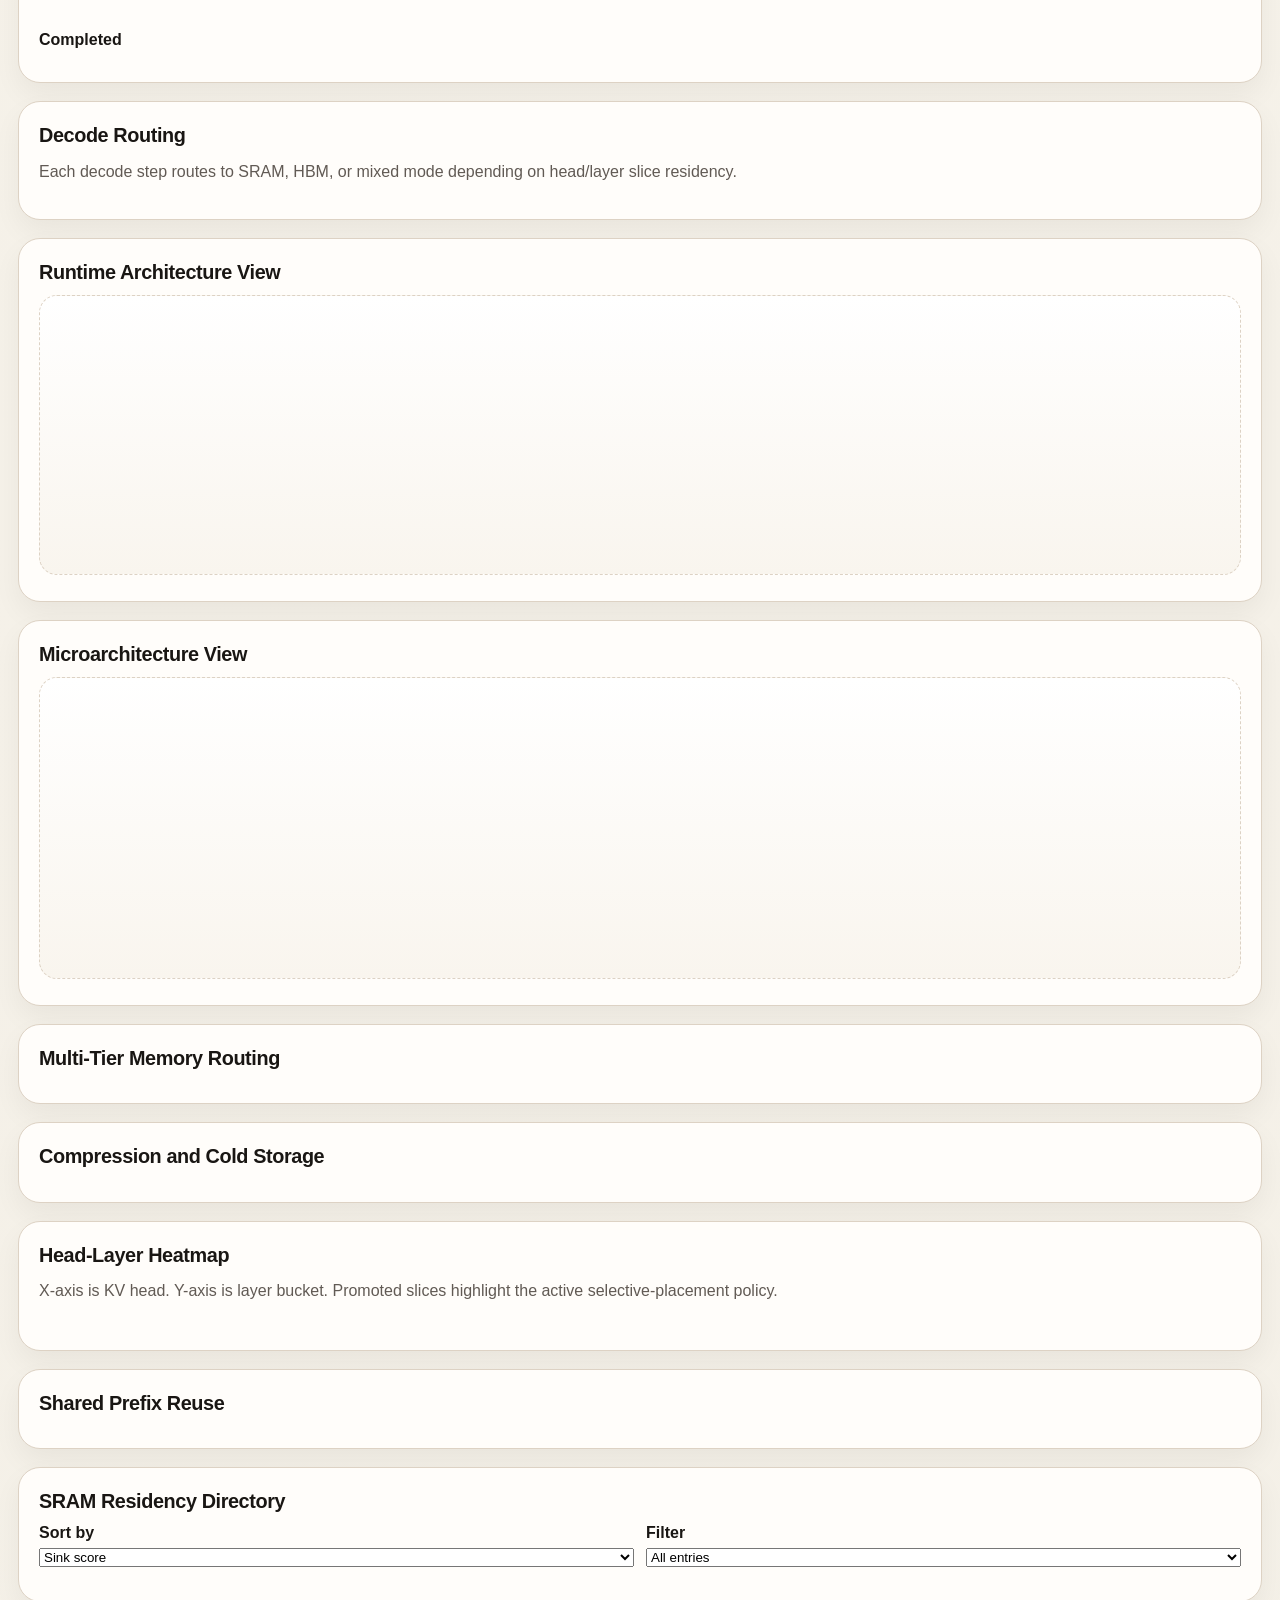
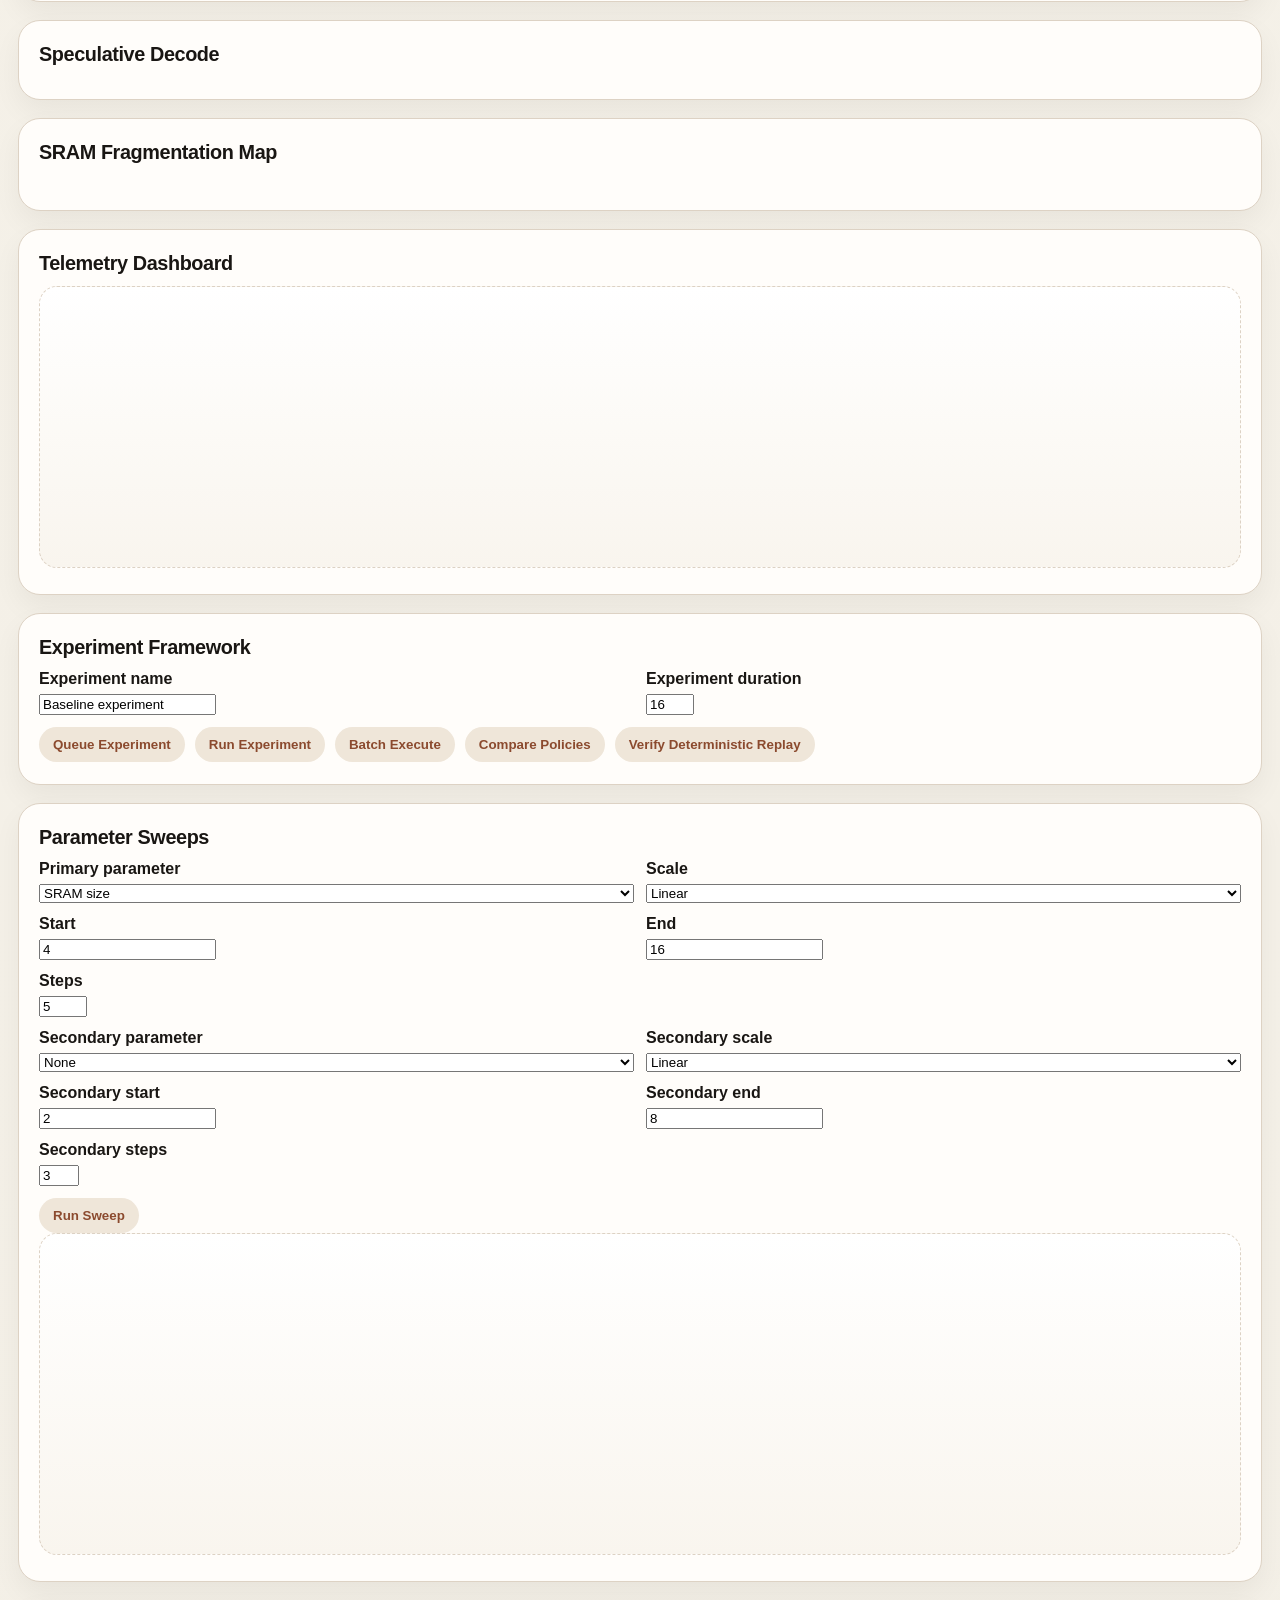
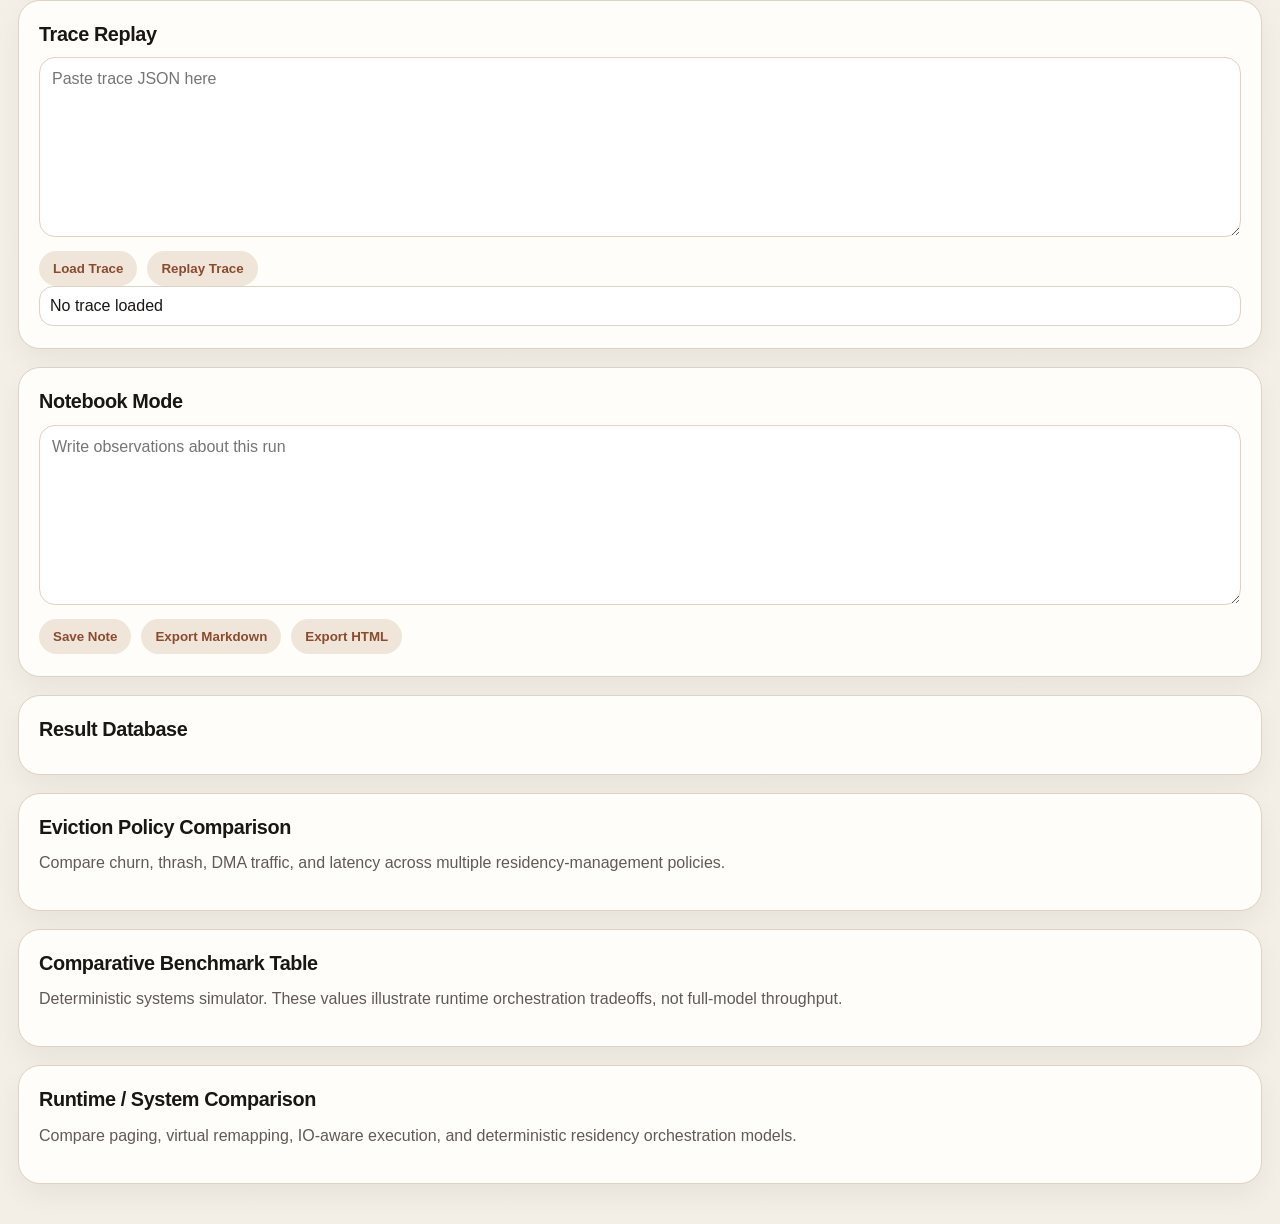
==== commit 4a4bb6ab: "Add deterministic allocation and isolation modeling" ====
--- a/index.html
+++ b/index.html
@@ -664,6 +664,34 @@
 
         <div class="gridPair">
           <div class="panel">
+            <h2>Deterministic Allocation &amp; Isolation Boundaries</h2>
+            <p class="subtle">
+              Simulator-level model of deterministic allocation, SRAM/HBM ring residency, protected reasoning-log regions,
+              and untrusted tool payload boundaries. This is not real hardware enforcement.
+            </p>
+            <div class="buttonRow">
+              <button id="runDeterministicAllocation" class="secondary">Run deterministic allocation</button>
+              <button id="replayAllocationTrace" class="secondary">Replay allocation trace</button>
+              <button id="verifyAllocationReplay" class="secondary">Verify replay</button>
+              <button id="injectToolPayload" class="secondary">Inject tool payload</button>
+              <button id="attemptForbiddenMapping" class="secondary">Attempt forbidden mapping</button>
+              <button id="generateIsolationAudit" class="secondary">Generate isolation audit report</button>
+            </div>
+            <div id="allocationSummary" class="telemetryCards"></div>
+            <div id="allocationTrace" class="stackList"></div>
+          </div>
+          <div class="panel">
+            <h2>Ring Buffer, Boundaries, and Invariants</h2>
+            <div id="ringBufferSummary" class="telemetryCards"></div>
+            <div id="ringBufferMap" class="fragmentationMap"></div>
+            <div id="isolationBoundaryView" class="stackList"></div>
+            <div id="isolationAuditLog" class="stackList"></div>
+            <div id="invariantReport" class="stackList"></div>
+          </div>
+        </div>
+
+        <div class="gridPair">
+          <div class="panel">
             <h2>Deterministic Execution Windows</h2>
             <div id="executionWindows" class="windowsPanel"></div>
           </div>
@@ -1006,8 +1034,13 @@
 
   <script src="runtime-core.js"></script>
   <script src="js/core/attention-generator.js"></script>
+  <script src="js/core/ring-buffer.js"></script>
+  <script src="js/core/deterministic-allocator.js"></script>
   <script src="js/core/sink-score.js"></script>
   <script src="js/core/merge.js"></script>
+  <script src="js/security/isolation-boundary.js"></script>
+  <script src="js/security/tool-boundary.js"></script>
+  <script src="js/security/audit.js"></script>
   <script src="thesis.js"></script>
   <script src="reproducibility.js"></script>
   <script src="persistence.js"></script>
